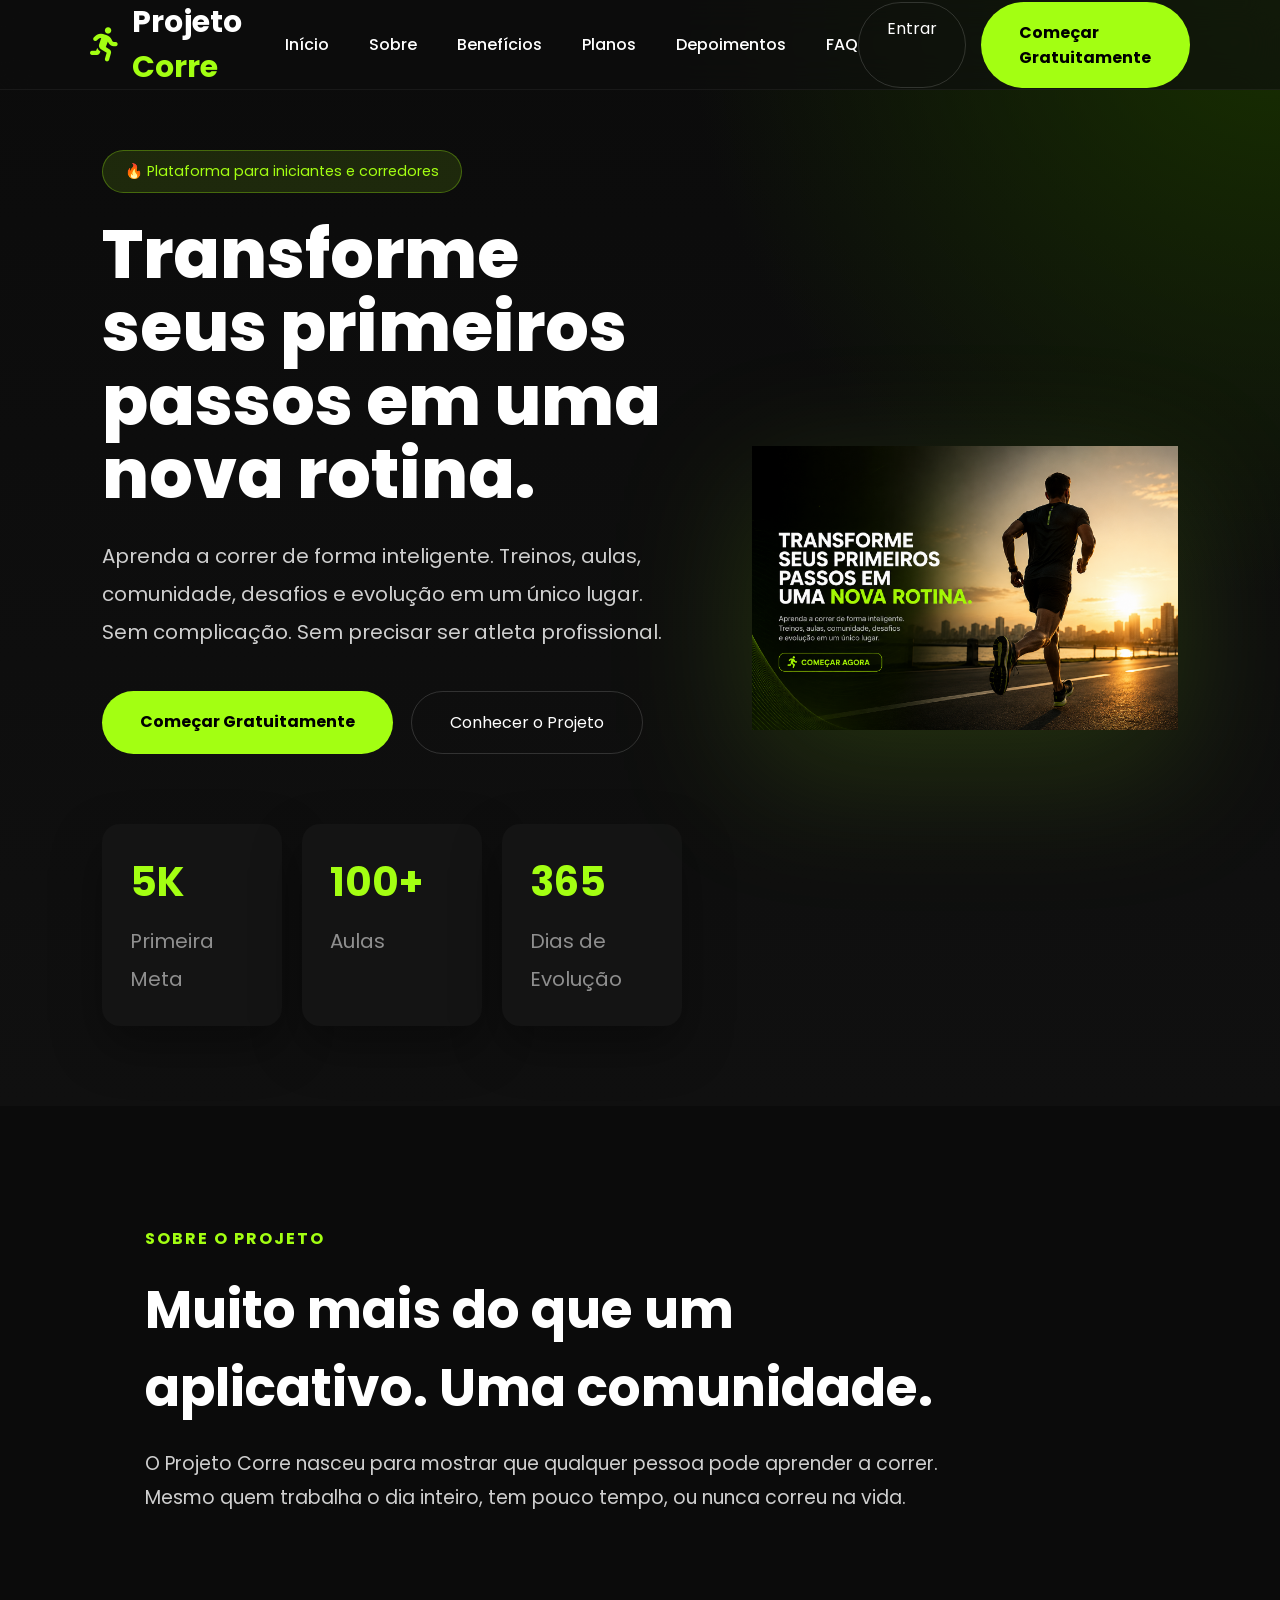
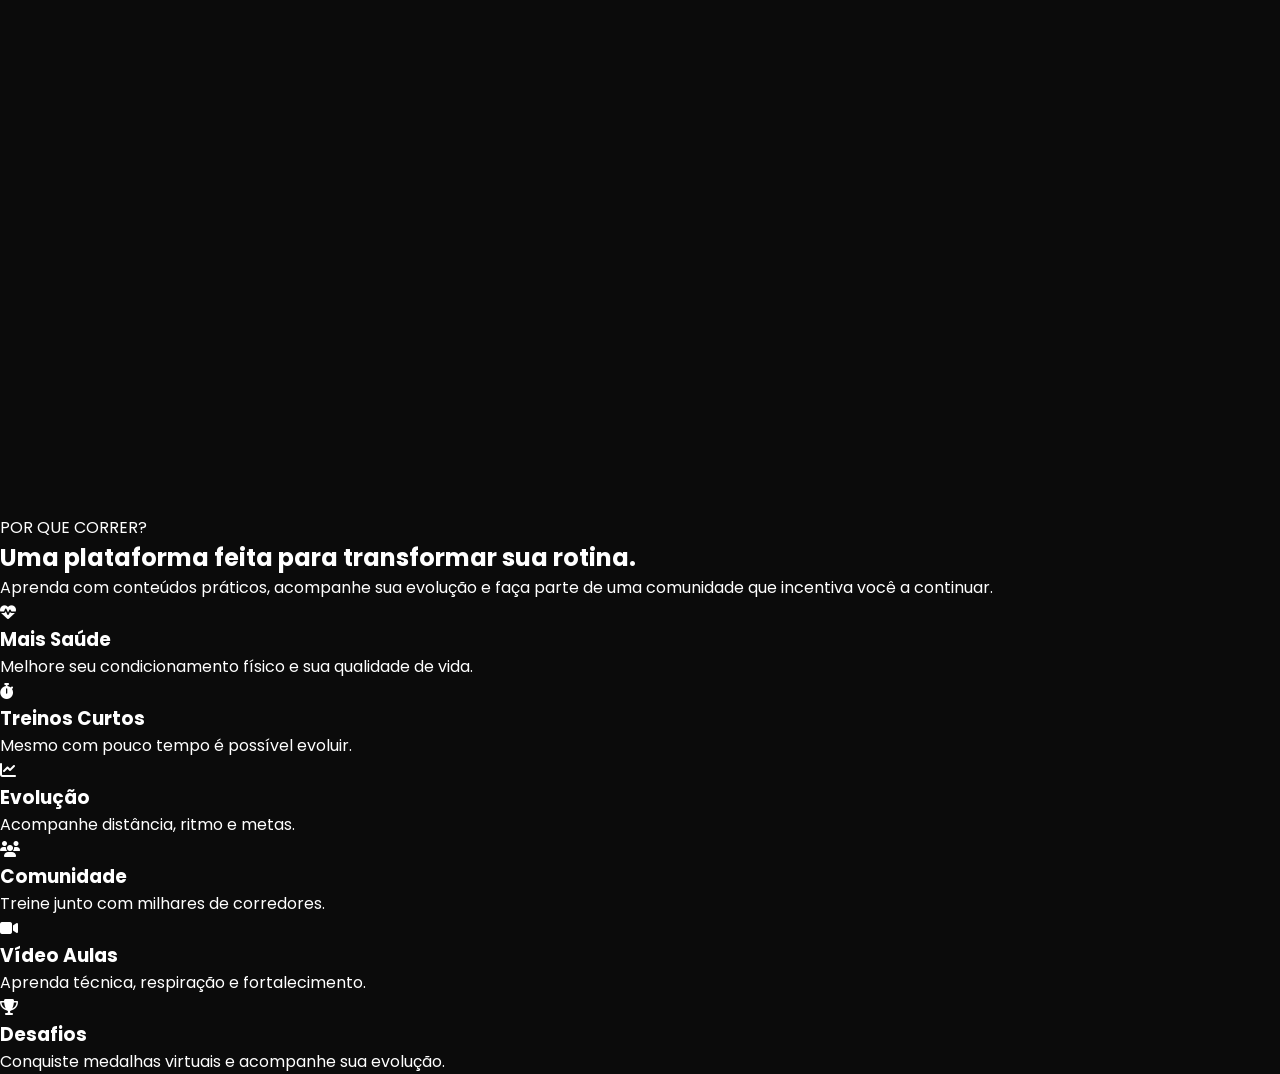
==== index.html @ 2032f142 "Update index.html" ====
<!DOCTYPE html>
<html lang="pt-BR">

<head>

<meta charset="UTF-8">
<meta name="viewport" content="width=device-width, initial-scale=1.0">

<title>Projeto Corre | Seu próximo passo começa aqui</title>

<meta name="description"
content="Aprenda a correr do zero. Evolua com treinos, aulas, desafios e uma comunidade feita para corredores.">

<link rel="preconnect" href="https://fonts.googleapis.com">
<link rel="preconnect" href="https://fonts.gstatic.com" crossorigin>

<link href="https://fonts.googleapis.com/css2?family=Poppins:wght@300;400;500;600;700;800&display=swap" rel="stylesheet">

<link rel="stylesheet" href="style.css">
  <script src="script.js"></script>

<link rel="stylesheet"
href="https://cdnjs.cloudflare.com/ajax/libs/font-awesome/6.6.0/css/all.min.css">

</head>

<body>

<!-- ========================= -->

<header>

<nav class="navbar">

<div class="logo">

<i class="fa-solid fa-person-running"></i>

<h2>Projeto <span>Corre</span></h2>

</div>

<ul class="menu">

<li><a href="#">Início</a></li>

<li><a href="#sobre">Sobre</a></li>

<li><a href="#beneficios">Benefícios</a></li>

<li><a href="#planos">Planos</a></li>

<li><a href="#depoimentos">Depoimentos</a></li>

<li><a href="#faq">FAQ</a></li>

</ul>

<div class="buttons">

<a href="login.html" class="login">
Entrar
</a>
<a href="cadastro.html" class="primary">
Começar Gratuitamente
</a>

</div>

<div class="hamburger">

<span></span>

<span></span>

<span></span>

</div>

</nav>

</header>

<!-- ========================= -->

<section class="hero">

<div class="hero-content">

<span class="badge">

🔥 Plataforma para iniciantes e corredores

</span>

<h1>

Transforme seus primeiros passos em uma nova rotina.

</h1>

<p>

Aprenda a correr de forma inteligente.

Treinos, aulas, comunidade, desafios e evolução em um único lugar.

Sem complicação.

Sem precisar ser atleta profissional.

</p>

<div class="hero-buttons">

<a href="#" class="primary">

Começar Gratuitamente

</a>

<a href="#" class="secondary">

Conhecer o Projeto

</a>

</div>

<div class="stats">

<div class="card">

<h3>5K</h3>

<p>Primeira Meta</p>

</div>

<div class="card">

<h3>100+</h3>

<p>Aulas</p>

</div>

<div class="card">

<h3>365</h3>

<p>Dias de Evolução</p>

</div>

</div>

</div>

<div class="hero-image">

<img
src= "28A4A849-09AD-460A-8E83-ABF14DE059E6.png"
alt="Projeto Corre">

</div>

</section>

<!-- ========================= -->

<section id="sobre">

<div class="container">

<div class="section-title">

<span>

SOBRE O PROJETO

</span>

<h2>

Muito mais do que um aplicativo.

Uma comunidade.

</h2>

<p>

O Projeto Corre nasceu para mostrar que qualquer pessoa pode aprender a correr.

Mesmo quem trabalha o dia inteiro,

tem pouco tempo,

ou nunca correu na vida.

</p>

</div>

</div>

</section>

<!-- Próxima parte começa aqui -->

<script src="script.js"></script>

</body>

</html><!-- BENEFÍCIOS -->

<section id="sobre">
</section>
<section id="beneficios">
</section>

<script src="script.js"></script>

</body>
</html>

<span>POR QUE CORRER?</span>

<h2>Uma plataforma feita para transformar sua rotina.</h2>

<p>
Aprenda com conteúdos práticos, acompanhe sua evolução e faça parte de uma comunidade que incentiva você a continuar.
</p>

</div>

<div class="benefits-grid">

<div class="benefit-card">

<i class="fa-solid fa-heart-pulse"></i>

<h3>Mais Saúde</h3>

<p>
Melhore seu condicionamento físico e sua qualidade de vida.
</p>

</div>

<div class="benefit-card">

<i class="fa-solid fa-stopwatch"></i>

<h3>Treinos Curtos</h3>

<p>
Mesmo com pouco tempo é possível evoluir.
</p>

</div>

<div class="benefit-card">

<i class="fa-solid fa-chart-line"></i>

<h3>Evolução</h3>

<p>
Acompanhe distância, ritmo e metas.
</p>

</div>

<div class="benefit-card">

<i class="fa-solid fa-users"></i>

<h3>Comunidade</h3>

<p>
Treine junto com milhares de corredores.
</p>

</div>

<div class="benefit-card">

<i class="fa-solid fa-video"></i>

<h3>Vídeo Aulas</h3>

<p>
Aprenda técnica, respiração e fortalecimento.
</p>

</div>

<div class="benefit-card">

<i class="fa-solid fa-trophy"></i>

<h3>Desafios</h3>

<p>
Conquiste medalhas virtuais e acompanhe sua evolução.
</p>

</div>

</div>

</div>

</section>
---- style.css ----
/* =======================================================
   PROJETO CORRE
   STYLE.CSS
   ======================================================= */

:root{

--primary:#A3FF12;
--primary-dark:#8BE600;

--dark:#0B0B0B;
--dark2:#141414;
--dark3:#1D1D1D;

--white:#FFFFFF;

--gray:#CFCFCF;
--gray2:#8F8F8F;

--shadow:0 20px 50px rgba(0,0,0,.35);

--radius:18px;

}

*{

margin:0;
padding:0;
box-sizing:border-box;

}

html{

scroll-behavior:smooth;

}

body{

background:var(--dark);

color:white;

font-family:'Poppins',sans-serif;

overflow-x:hidden;

}

/*==============================*/

a{

text-decoration:none;

color:inherit;

}

img{

width:100%;

display:block;

}

.container{

width:min(1200px,92%);

margin:auto;

}

/*==============================*/
/* NAVBAR */
/*==============================*/

header{

position:fixed;

top:0;

left:0;

width:100%;

z-index:999;

transition:.35s;

}

.navbar{

height:90px;

display:flex;

justify-content:space-between;

align-items:center;

padding:0 7%;

backdrop-filter:blur(18px);

background:rgba(15,15,15,.65);

border-bottom:1px solid rgba(255,255,255,.05);

}

.logo{

display:flex;

align-items:center;

gap:12px;

}

.logo i{

font-size:34px;

color:var(--primary);

}

.logo h2{

font-size:30px;

font-weight:700;

}

.logo span{

color:var(--primary);

}

.menu{

display:flex;

gap:40px;

list-style:none;

}

.menu a{

font-weight:500;

transition:.3s;

position:relative;

}

.menu a::after{

content:"";

position:absolute;

bottom:-6px;

left:0;

width:0;

height:2px;

background:var(--primary);

transition:.3s;

}

.menu a:hover::after{

width:100%;

}

.menu a:hover{

color:var(--primary);

}

/*==============================*/
/* BOTÕES */
/*==============================*/

.buttons{

display:flex;

gap:15px;

}

.login{

padding:13px 28px;

border:1px solid rgba(255,255,255,.15);

border-radius:50px;

transition:.3s;

}

.login:hover{

background:white;

color:black;

}

.cadastro{

padding:13px 28px;

border-radius:50px;

background:var(--primary);

color:black;

font-weight:700;

transition:.35s;

}

.cadastro:hover{

transform:translateY(-3px);

box-shadow:0 15px 30px rgba(163,255,18,.35);

}

/*==============================*/
/* HERO */
/*==============================*/

.hero{

min-height:100vh;

display:grid;

grid-template-columns:1fr 1fr;

align-items:center;

padding:150px 8% 80px;

gap:70px;

background:

radial-gradient(circle at top right,#183000 0%,transparent 35%),

linear-gradient(#0B0B0B,#101010);

}

.badge{

display:inline-flex;

padding:10px 22px;

border-radius:50px;

background:rgba(163,255,18,.12);

border:1px solid rgba(163,255,18,.3);

color:var(--primary);

font-size:.9rem;

margin-bottom:25px;

}

.hero h1{

font-size:68px;

line-height:1.08;

margin-bottom:25px;

font-weight:800;

}

.hero p{

font-size:20px;

color:var(--gray);

line-height:1.9;

max-width:650px;

}

.hero-buttons{

display:flex;

gap:18px;

margin-top:40px;

}

.primary{

background:var(--primary);

color:black;

padding:18px 38px;

border-radius:60px;

font-weight:700;

transition:.3s;

}

.primary:hover{

transform:translateY(-4px);

box-shadow:0 20px 35px rgba(163,255,18,.30);

}

.secondary{

padding:18px 38px;

border:1px solid rgba(255,255,255,.15);

border-radius:60px;

transition:.3s;

}

.secondary:hover{

background:white;

color:black;

}

/*==============================*/
/* STATS */
/*==============================*/

.stats{

display:flex;

gap:20px;

margin-top:70px;

}

.stats .card{

background:var(--dark2);

padding:28px;

border-radius:var(--radius);

box-shadow:var(--shadow);

width:180px;

transition:.3s;

}

.stats .card:hover{

transform:translateY(-10px);

}

.stats h3{

font-size:40px;

color:var(--primary);

margin-bottom:10px;

}

.stats p{

color:var(--gray2);

}

/*==============================*/
/* HERO IMAGE */
/*==============================*/

.hero-image{

display:flex;

justify-content:center;

align-items:center;

}

.hero-image img{

width:100%;

max-width:600px;

filter:drop-shadow(0 40px 70px rgba(163,255,18,.15));

animation:float 5s ease-in-out infinite;

}

@keyframes float{

0%{

transform:translateY(0);

}

50%{

transform:translateY(-15px);

}

100%{

transform:translateY(0);

}

}

/*==============================*/
/* SOBRE */
/*==============================*/

section{

padding:120px 8%;

}

.section-title{

max-width:800px;

}

.section-title span{

color:var(--primary);

font-weight:700;

letter-spacing:2px;

}

.section-title h2{

font-size:52px;

margin:20px 0;

}

.section-title p{

font-size:19px;

line-height:1.8;

color:var(--gray);

}

/*==============================*/
/* RESPONSIVO */
/*==============================*/
/* ===========================
   RESPONSIVO
=========================== */

@media screen and (max-width: 1024px){

.hero{

grid-template-columns:1fr;

text-align:center;

padding-top:120px;

}

.hero-content{

order:2;

}

.hero-image{

order:1;

margin-bottom:40px;

}

.hero h1{

font-size:48px;

}

.hero p{

font-size:18px;

margin:auto;

}

.hero-buttons{

justify-content:center;

flex-wrap:wrap;

}

.stats{

justify-content:center;

flex-wrap:wrap;

}

}

@media screen and (max-width:768px){

.navbar{

padding:15px 20px;

height:auto;

}

.logo h2{

font-size:26px;

}

.menu{

display:none;

}

.buttons{

display:none;

}

.hamburger{

display:flex;

}

.hero{

padding:120px 25px 60px;

}

.hero h1{

font-size:36px;

line-height:1.2;

}

.hero p{

font-size:17px;

}

.hero-buttons{

flex-direction:column;

width:100%;

}

.primary,
.secondary{

width:100%;

text-align:center;

}

.stats{

display:grid;

grid-template-columns:1fr;

gap:20px;

}

.stats .card{

width:100%;

}

.section-title h2{

font-size:34px;

}

.section-title p{

font-size:17px;

}

.benefits-grid{

grid-template-columns:1fr;

}

}

@media screen and (max-width:480px){

.hero h1{

font-size:30px;

}

.hero p{

font-size:16px;

}

.logo h2{

font-size:22px;

}

.badge{

font-size:13px;

}

section{

padding:70px 20px;

}

}
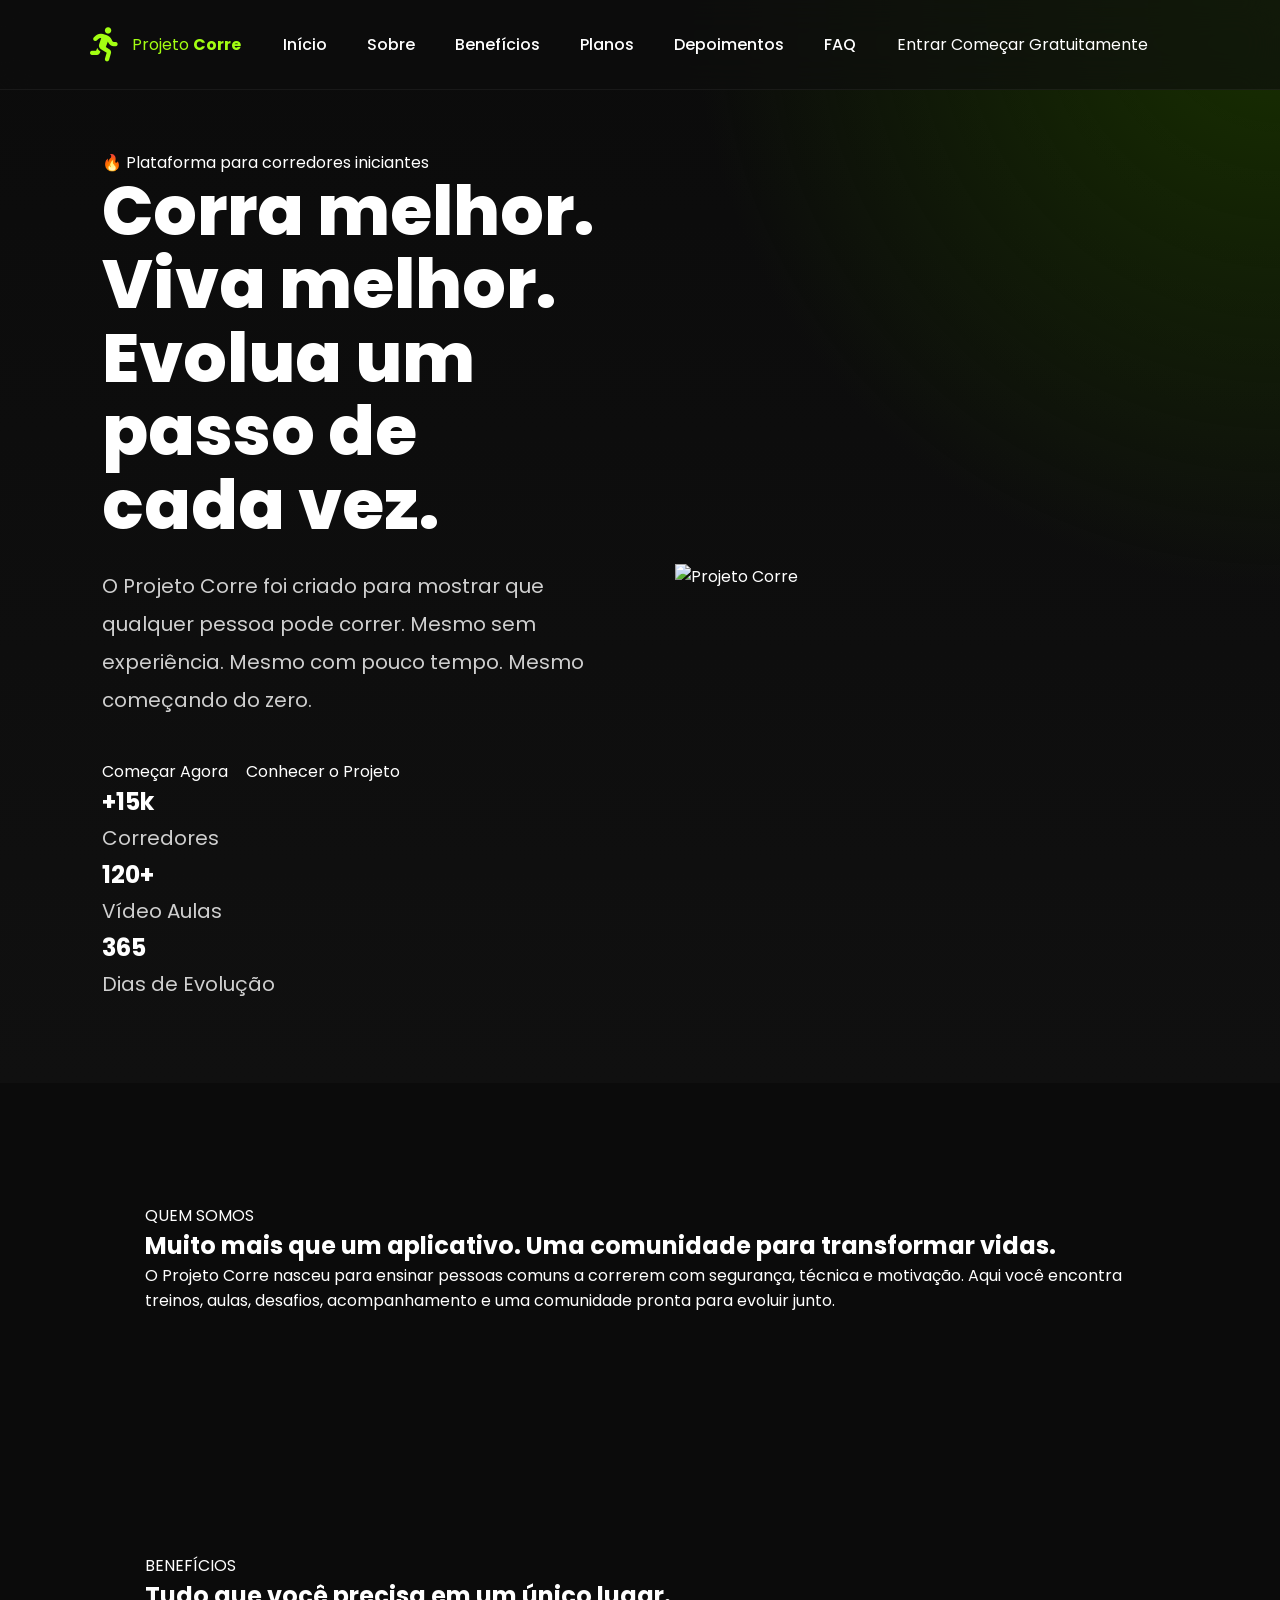
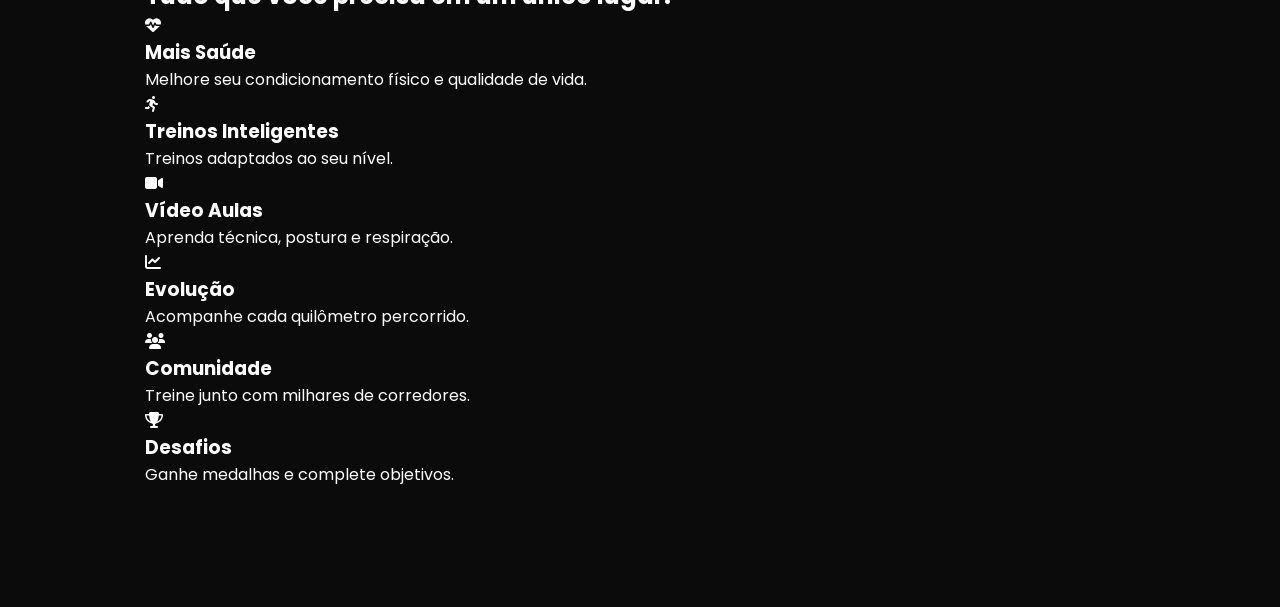
==== commit daf5bd86: "Update index.html" ====
--- a/index.html
+++ b/index.html
@@ -6,43 +6,40 @@
 <meta charset="UTF-8">
 <meta name="viewport" content="width=device-width, initial-scale=1.0">
 
-<title>Projeto Corre | Seu próximo passo começa aqui</title>
+<title>Projeto Corre | Transforme sua corrida</title>
 
 <meta name="description"
-content="Aprenda a correr do zero. Evolua com treinos, aulas, desafios e uma comunidade feita para corredores.">
+content="Aprenda a correr do zero. Treinos, desafios, cursos e evolução em um só lugar.">
 
 <link rel="preconnect" href="https://fonts.googleapis.com">
 <link rel="preconnect" href="https://fonts.gstatic.com" crossorigin>
 
 <link href="https://fonts.googleapis.com/css2?family=Poppins:wght@300;400;500;600;700;800&display=swap" rel="stylesheet">
 
+<link rel="stylesheet"
+href="https://cdnjs.cloudflare.com/ajax/libs/font-awesome/6.7.2/css/all.min.css">
+
 <link rel="stylesheet" href="style.css">
-  <script src="script.js"></script>
-
-<link rel="stylesheet"
-href="https://cdnjs.cloudflare.com/ajax/libs/font-awesome/6.6.0/css/all.min.css">
 
 </head>
 
 <body>
 
-<!-- ========================= -->
-
 <header>
 
 <nav class="navbar">
 
-<div class="logo">
+<a href="index.html" class="logo">
 
 <i class="fa-solid fa-person-running"></i>
 
-<h2>Projeto <span>Corre</span></h2>
-
-</div>
+<span>Projeto <strong>Corre</strong></span>
+
+</a>
 
 <ul class="menu">
 
-<li><a href="#">Início</a></li>
+<li><a href="#inicio">Início</a></li>
 
 <li><a href="#sobre">Sobre</a></li>
 
@@ -56,13 +53,18 @@
 
 </ul>
 
-<div class="buttons">
-
-<a href="login.html" class="login">
+<div class="nav-buttons">
+
+<a href="login.html" class="btn-login">
+
 Entrar
-</a>
-<a href="cadastro.html" class="primary">
+
+</a>
+
+<a href="cadastro.html" class="btn-primary">
+
 Começar Gratuitamente
+
 </a>
 
 </div>
@@ -81,125 +83,239 @@
 
 </header>
 
-<!-- ========================= -->
-
-<section class="hero">
-
-<div class="hero-content">
-
-<span class="badge">
-
-🔥 Plataforma para iniciantes e corredores
+<!-- HERO -->
+
+<section class="hero" id="inicio">
+
+<div class="hero-left">
+
+<div class="tag">
+
+🔥 Plataforma para corredores iniciantes
+
+</div>
+
+<h1>
+
+Corra melhor.
+
+Viva melhor.
+
+Evolua um passo de cada vez.
+
+</h1>
+
+<p>
+
+O Projeto Corre foi criado para mostrar que qualquer pessoa pode correr.
+
+Mesmo sem experiência.
+
+Mesmo com pouco tempo.
+
+Mesmo começando do zero.
+
+</p>
+
+<div class="hero-buttons">
+
+<a href="cadastro.html" class="btn-primary">
+
+Começar Agora
+
+</a>
+
+<a href="sobre.html" class="btn-secondary">
+
+Conhecer o Projeto
+
+</a>
+
+</div>
+
+<div class="hero-stats">
+
+<div>
+
+<h2>+15k</h2>
+
+<p>Corredores</p>
+
+</div>
+
+<div>
+
+<h2>120+</h2>
+
+<p>Vídeo Aulas</p>
+
+</div>
+
+<div>
+
+<h2>365</h2>
+
+<p>Dias de Evolução</p>
+
+</div>
+
+</div>
+
+</div>
+
+<div class="hero-right">
+
+<img
+src="assets/images/hero-runner.png"
+alt="Projeto Corre">
+
+</div>
+
+</section>
+
+<!-- SOBRE -->
+
+<section class="about" id="sobre">
+
+<div class="container">
+
+<div class="section-header">
+
+<span>
+
+QUEM SOMOS
 
 </span>
 
-<h1>
-
-Transforme seus primeiros passos em uma nova rotina.
-
-</h1>
-
-<p>
-
-Aprenda a correr de forma inteligente.
-
-Treinos, aulas, comunidade, desafios e evolução em um único lugar.
-
-Sem complicação.
-
-Sem precisar ser atleta profissional.
-
-</p>
-
-<div class="hero-buttons">
-
-<a href="#" class="primary">
-
-Começar Gratuitamente
-
-</a>
-
-<a href="#" class="secondary">
-
-Conhecer o Projeto
-
-</a>
-
-</div>
-
-<div class="stats">
-
-<div class="card">
-
-<h3>5K</h3>
-
-<p>Primeira Meta</p>
-
-</div>
-
-<div class="card">
-
-<h3>100+</h3>
-
-<p>Aulas</p>
-
-</div>
-
-<div class="card">
-
-<h3>365</h3>
-
-<p>Dias de Evolução</p>
-
-</div>
-
-</div>
-
-</div>
-
-<div class="hero-image">
-
-<img
-src= "28A4A849-09AD-460A-8E83-ABF14DE059E6.png"
-alt="Projeto Corre">
+<h2>
+
+Muito mais que um aplicativo.
+
+Uma comunidade para transformar vidas.
+
+</h2>
+
+<p>
+
+O Projeto Corre nasceu para ensinar pessoas comuns a correrem com segurança, técnica e motivação.
+
+Aqui você encontra treinos, aulas, desafios, acompanhamento e uma comunidade pronta para evoluir junto.
+
+</p>
+
+</div>
 
 </div>
 
 </section>
 
-<!-- ========================= -->
-
-<section id="sobre">
+<!-- BENEFÍCIOS -->
+
+<section id="beneficios">
 
 <div class="container">
 
-<div class="section-title">
+<div class="section-header">
 
 <span>
 
-SOBRE O PROJETO
+BENEFÍCIOS
 
 </span>
 
 <h2>
 
-Muito mais do que um aplicativo.
-
-Uma comunidade.
+Tudo que você precisa em um único lugar.
 
 </h2>
 
-<p>
-
-O Projeto Corre nasceu para mostrar que qualquer pessoa pode aprender a correr.
-
-Mesmo quem trabalha o dia inteiro,
-
-tem pouco tempo,
-
-ou nunca correu na vida.
-
-</p>
+</div>
+
+<div class="benefits-grid">
+
+<div class="benefit-card">
+
+<i class="fa-solid fa-heart-pulse"></i>
+
+<h3>Mais Saúde</h3>
+
+<p>
+
+Melhore seu condicionamento físico e qualidade de vida.
+
+</p>
+
+</div>
+
+<div class="benefit-card">
+
+<i class="fa-solid fa-person-running"></i>
+
+<h3>Treinos Inteligentes</h3>
+
+<p>
+
+Treinos adaptados ao seu nível.
+
+</p>
+
+</div>
+
+<div class="benefit-card">
+
+<i class="fa-solid fa-video"></i>
+
+<h3>Vídeo Aulas</h3>
+
+<p>
+
+Aprenda técnica, postura e respiração.
+
+</p>
+
+</div>
+
+<div class="benefit-card">
+
+<i class="fa-solid fa-chart-line"></i>
+
+<h3>Evolução</h3>
+
+<p>
+
+Acompanhe cada quilômetro percorrido.
+
+</p>
+
+</div>
+
+<div class="benefit-card">
+
+<i class="fa-solid fa-users"></i>
+
+<h3>Comunidade</h3>
+
+<p>
+
+Treine junto com milhares de corredores.
+
+</p>
+
+</div>
+
+<div class="benefit-card">
+
+<i class="fa-solid fa-trophy"></i>
+
+<h3>Desafios</h3>
+
+<p>
+
+Ganhe medalhas e complete objetivos.
+
+</p>
+
+</div>
 
 </div>
 
@@ -207,111 +323,10 @@
 
 </section>
 
-<!-- Próxima parte começa aqui -->
+<!-- Continua na Parte 2 -->
 
 <script src="script.js"></script>
 
 </body>
 
-</html><!-- BENEFÍCIOS -->
-
-<section id="sobre">
-</section>
-<section id="beneficios">
-</section>
-
-<script src="script.js"></script>
-
-</body>
 </html>
-
-<span>POR QUE CORRER?</span>
-
-<h2>Uma plataforma feita para transformar sua rotina.</h2>
-
-<p>
-Aprenda com conteúdos práticos, acompanhe sua evolução e faça parte de uma comunidade que incentiva você a continuar.
-</p>
-
-</div>
-
-<div class="benefits-grid">
-
-<div class="benefit-card">
-
-<i class="fa-solid fa-heart-pulse"></i>
-
-<h3>Mais Saúde</h3>
-
-<p>
-Melhore seu condicionamento físico e sua qualidade de vida.
-</p>
-
-</div>
-
-<div class="benefit-card">
-
-<i class="fa-solid fa-stopwatch"></i>
-
-<h3>Treinos Curtos</h3>
-
-<p>
-Mesmo com pouco tempo é possível evoluir.
-</p>
-
-</div>
-
-<div class="benefit-card">
-
-<i class="fa-solid fa-chart-line"></i>
-
-<h3>Evolução</h3>
-
-<p>
-Acompanhe distância, ritmo e metas.
-</p>
-
-</div>
-
-<div class="benefit-card">
-
-<i class="fa-solid fa-users"></i>
-
-<h3>Comunidade</h3>
-
-<p>
-Treine junto com milhares de corredores.
-</p>
-
-</div>
-
-<div class="benefit-card">
-
-<i class="fa-solid fa-video"></i>
-
-<h3>Vídeo Aulas</h3>
-
-<p>
-Aprenda técnica, respiração e fortalecimento.
-</p>
-
-</div>
-
-<div class="benefit-card">
-
-<i class="fa-solid fa-trophy"></i>
-
-<h3>Desafios</h3>
-
-<p>
-Conquiste medalhas virtuais e acompanhe sua evolução.
-</p>
-
-</div>
-
-</div>
-
-</div>
-
-</section>
-
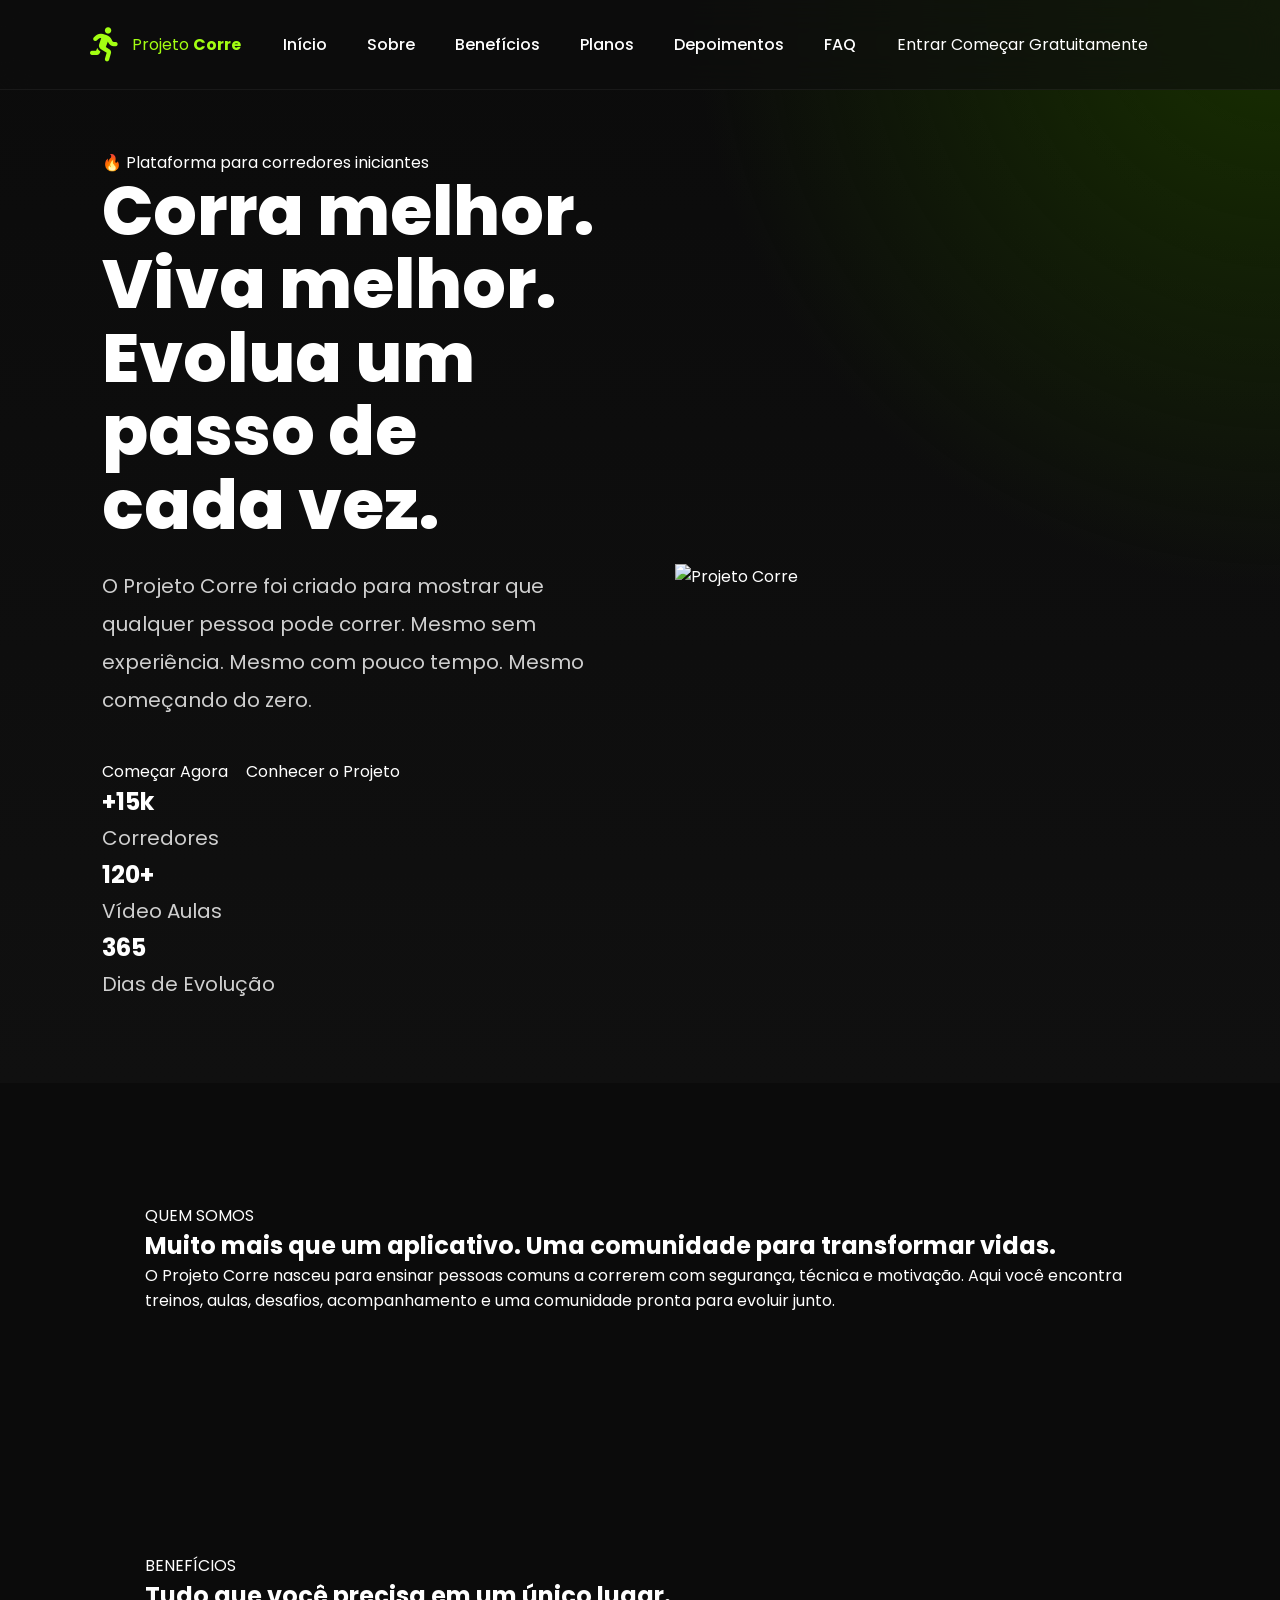
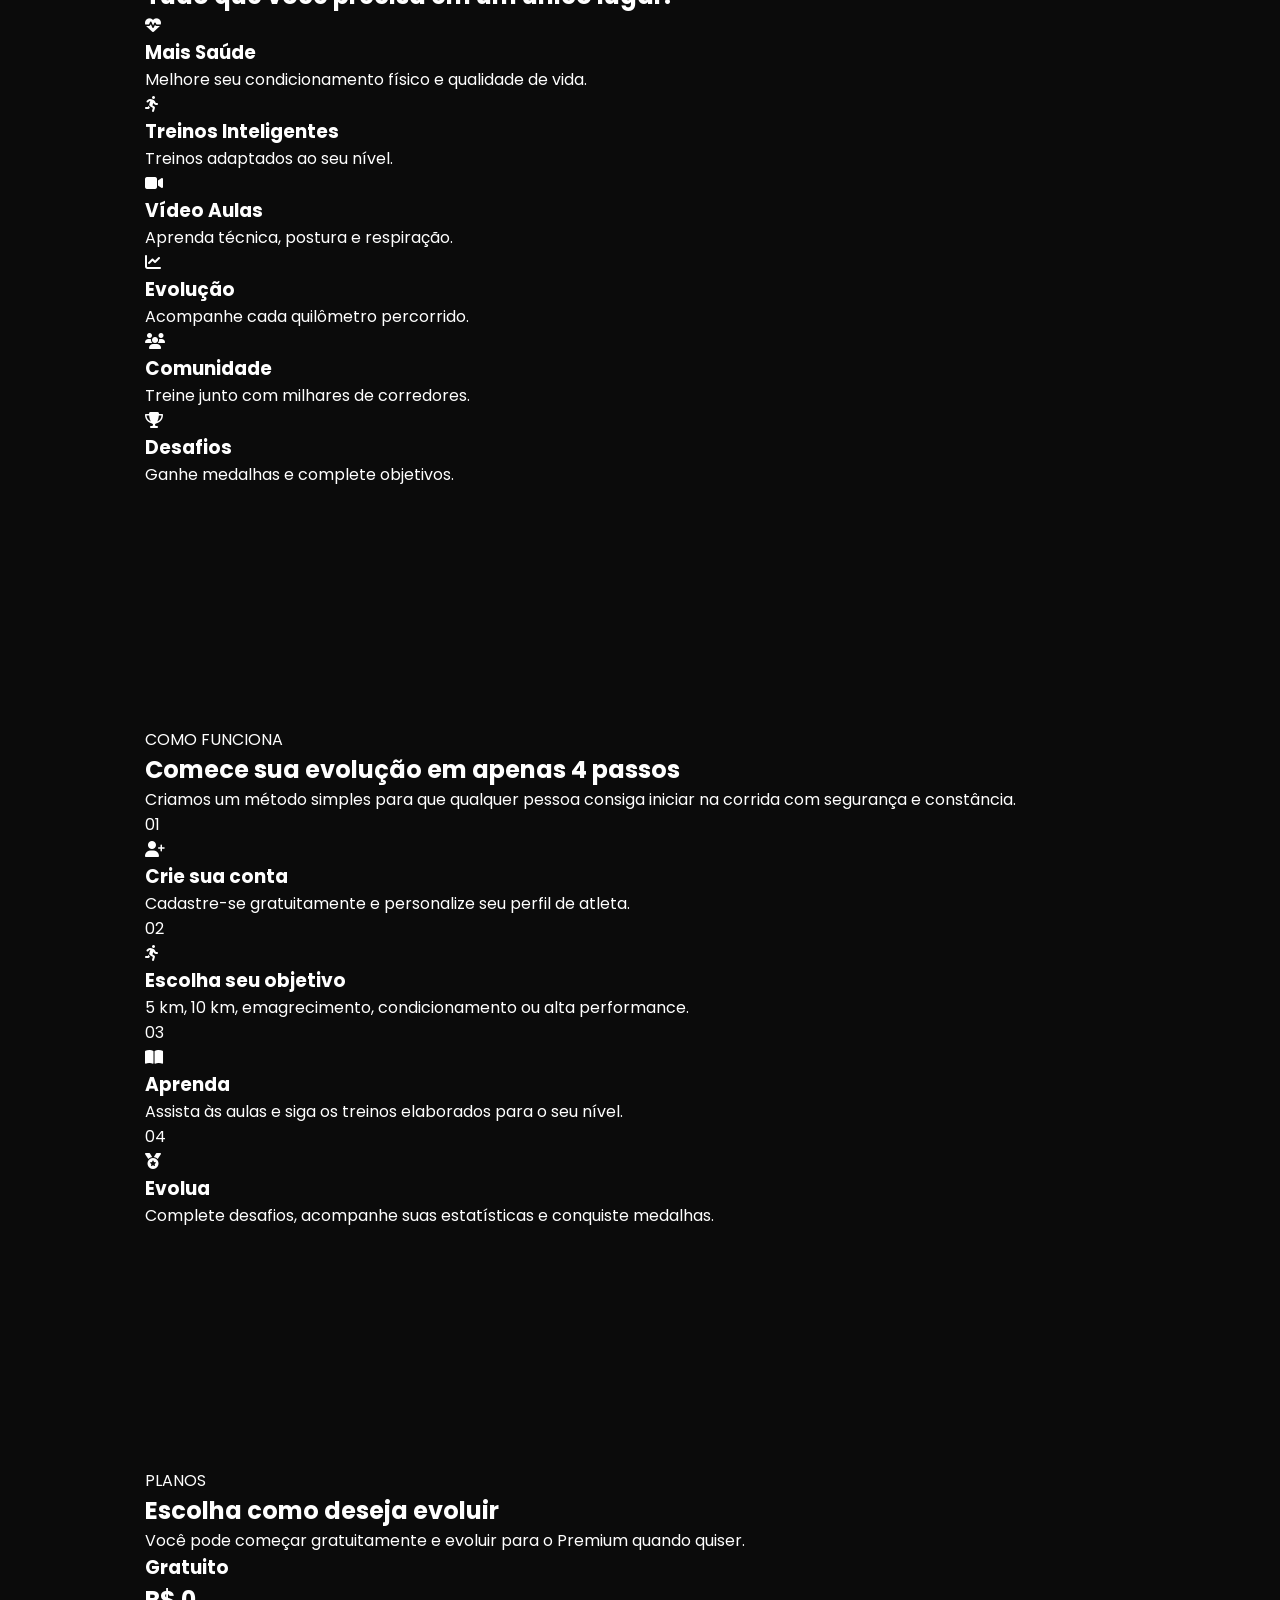
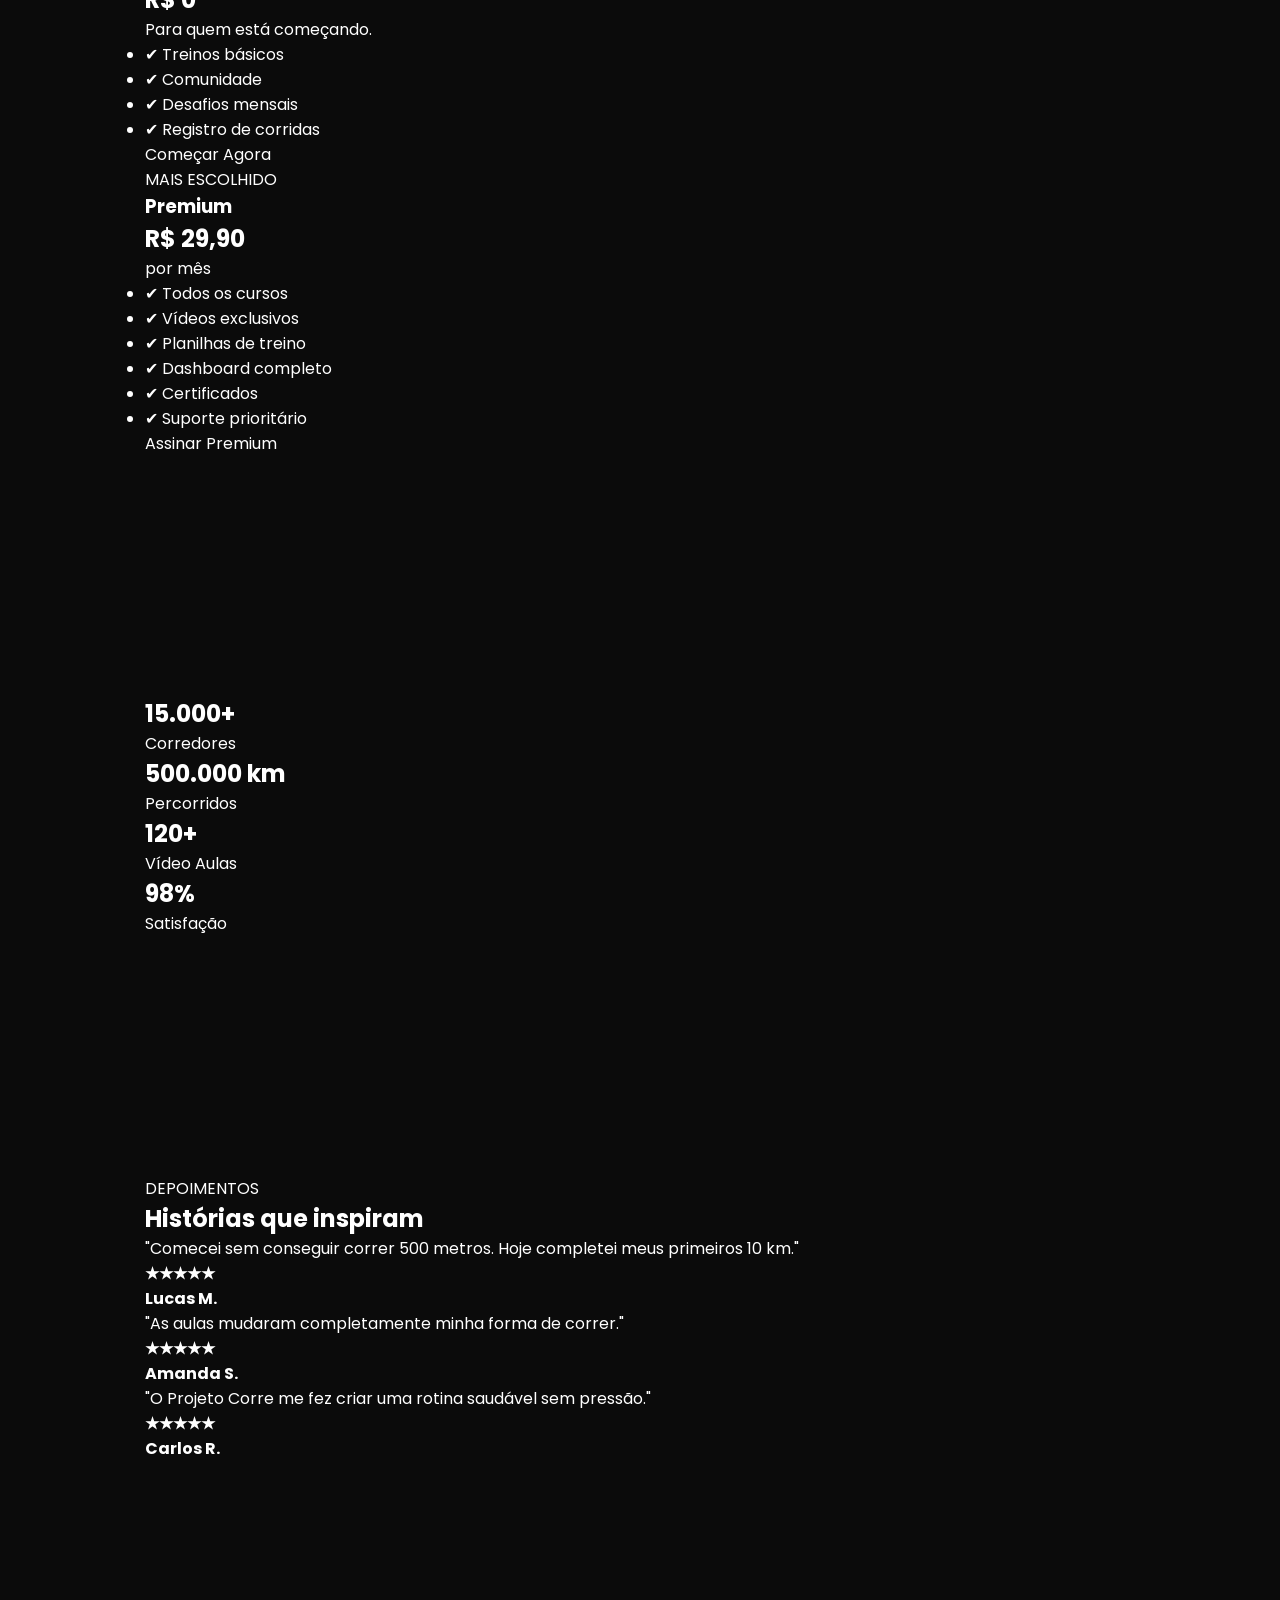
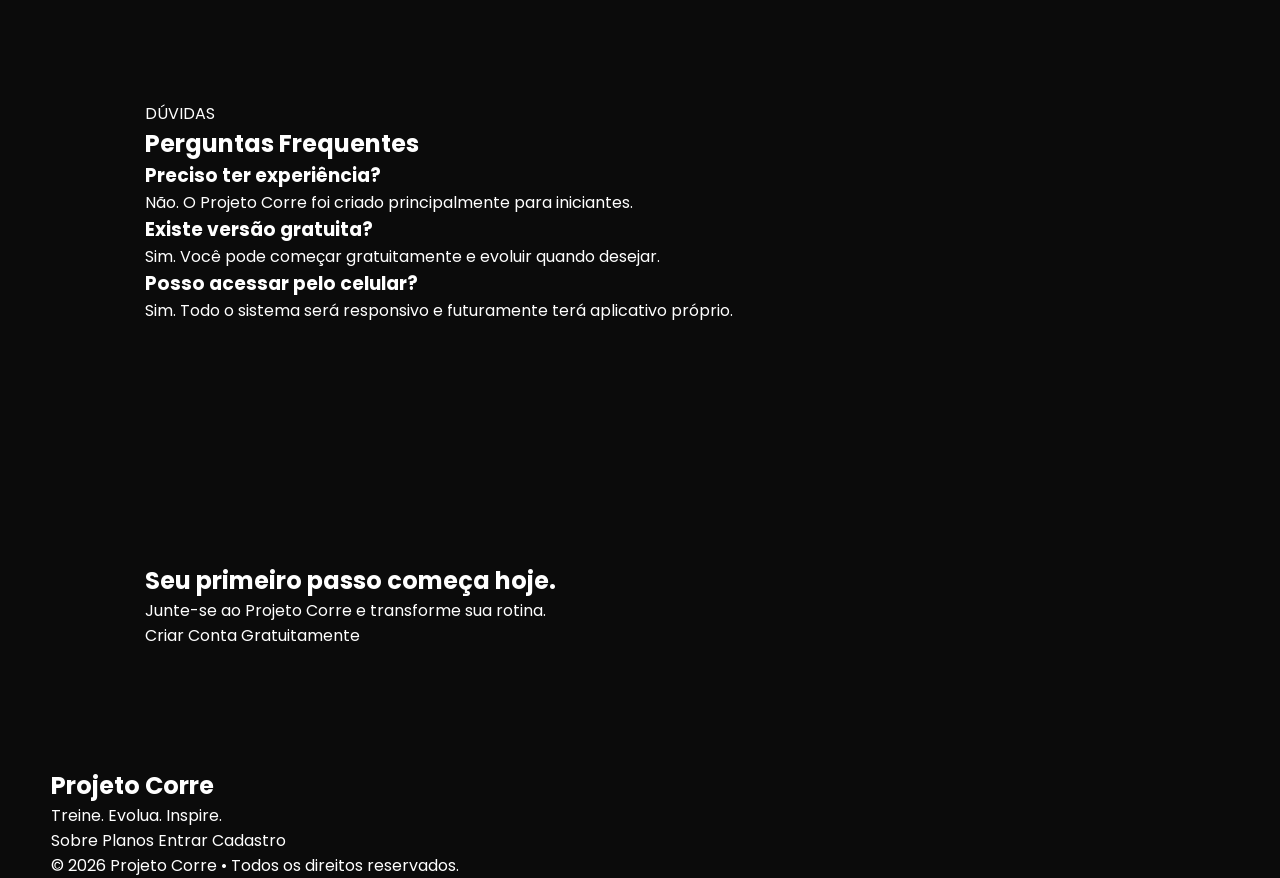
==== commit 02a73b1f: "Update index.html" ====
--- a/index.html
+++ b/index.html
@@ -329,4 +329,422 @@
 
 </body>
 
-</html>
+<!-- ========================================= -->
+<!-- COMO FUNCIONA -->
+<!-- ========================================= -->
+
+<section class="how-it-works" id="funciona">
+
+<div class="container">
+
+<div class="section-header">
+
+<span>COMO FUNCIONA</span>
+
+<h2>Comece sua evolução em apenas 4 passos</h2>
+
+<p>
+Criamos um método simples para que qualquer pessoa consiga iniciar na corrida com segurança e constância.
+</p>
+
+</div>
+
+<div class="steps">
+
+<div class="step-card">
+
+<div class="step-number">
+01
+</div>
+
+<i class="fa-solid fa-user-plus"></i>
+
+<h3>Crie sua conta</h3>
+
+<p>
+Cadastre-se gratuitamente e personalize seu perfil de atleta.
+</p>
+
+</div>
+
+<div class="step-card">
+
+<div class="step-number">
+02
+</div>
+
+<i class="fa-solid fa-person-running"></i>
+
+<h3>Escolha seu objetivo</h3>
+
+<p>
+5 km, 10 km, emagrecimento, condicionamento ou alta performance.
+</p>
+
+</div>
+
+<div class="step-card">
+
+<div class="step-number">
+03
+</div>
+
+<i class="fa-solid fa-book-open"></i>
+
+<h3>Aprenda</h3>
+
+<p>
+Assista às aulas e siga os treinos elaborados para o seu nível.
+</p>
+
+</div>
+
+<div class="step-card">
+
+<div class="step-number">
+04
+</div>
+
+<i class="fa-solid fa-medal"></i>
+
+<h3>Evolua</h3>
+
+<p>
+Complete desafios, acompanhe suas estatísticas e conquiste medalhas.
+</p>
+
+</div>
+
+</div>
+
+</div>
+
+</section>
+
+<!-- ========================================= -->
+<!-- PLANOS -->
+<!-- ========================================= -->
+
+<section class="plans" id="planos">
+
+<div class="container">
+
+<div class="section-header">
+
+<span>PLANOS</span>
+
+<h2>Escolha como deseja evoluir</h2>
+
+<p>
+Você pode começar gratuitamente e evoluir para o Premium quando quiser.
+</p>
+
+</div>
+
+<div class="plans-grid">
+
+<div class="plan-card">
+
+<h3>Gratuito</h3>
+
+<h1>R$ 0</h1>
+
+<p>Para quem está começando.</p>
+
+<ul>
+
+<li>✔ Treinos básicos</li>
+
+<li>✔ Comunidade</li>
+
+<li>✔ Desafios mensais</li>
+
+<li>✔ Registro de corridas</li>
+
+</ul>
+
+<a href="cadastro.html" class="btn-primary">
+
+Começar Agora
+
+</a>
+
+</div>
+
+<div class="plan-card premium">
+
+<div class="premium-tag">
+
+MAIS ESCOLHIDO
+
+</div>
+
+<h3>Premium</h3>
+
+<h1>R$ 29,90</h1>
+
+<p>por mês</p>
+
+<ul>
+
+<li>✔ Todos os cursos</li>
+
+<li>✔ Vídeos exclusivos</li>
+
+<li>✔ Planilhas de treino</li>
+
+<li>✔ Dashboard completo</li>
+
+<li>✔ Certificados</li>
+
+<li>✔ Suporte prioritário</li>
+
+</ul>
+
+<a href="planos.html" class="btn-primary">
+
+Assinar Premium
+
+</a>
+
+</div>
+
+</div>
+
+</div>
+
+</section>
+
+<!-- ========================================= -->
+<!-- CONTADORES -->
+<!-- ========================================= -->
+
+<section class="numbers">
+
+<div class="container">
+
+<div class="numbers-grid">
+
+<div>
+
+<h2>15.000+</h2>
+
+<p>Corredores</p>
+
+</div>
+
+<div>
+
+<h2>500.000 km</h2>
+
+<p>Percorridos</p>
+
+</div>
+
+<div>
+
+<h2>120+</h2>
+
+<p>Vídeo Aulas</p>
+
+</div>
+
+<div>
+
+<h2>98%</h2>
+
+<p>Satisfação</p>
+
+</div>
+
+</div>
+
+</div>
+
+</section>
+
+<!-- ========================================= -->
+<!-- DEPOIMENTOS -->
+<!-- ========================================= -->
+
+<section class="testimonials" id="depoimentos">
+
+<div class="container">
+
+<div class="section-header">
+
+<span>DEPOIMENTOS</span>
+
+<h2>Histórias que inspiram</h2>
+
+</div>
+
+<div class="testimonial-grid">
+
+<div class="testimonial">
+
+<p>
+
+"Comecei sem conseguir correr 500 metros. Hoje completei meus primeiros 10 km."
+
+</p>
+
+<h4>★★★★★</h4>
+
+<strong>Lucas M.</strong>
+
+</div>
+
+<div class="testimonial">
+
+<p>
+
+"As aulas mudaram completamente minha forma de correr."
+
+</p>
+
+<h4>★★★★★</h4>
+
+<strong>Amanda S.</strong>
+
+</div>
+
+<div class="testimonial">
+
+<p>
+
+"O Projeto Corre me fez criar uma rotina saudável sem pressão."
+
+</p>
+
+<h4>★★★★★</h4>
+
+<strong>Carlos R.</strong>
+
+</div>
+
+</div>
+
+</div>
+
+</section>
+
+<!-- ========================================= -->
+<!-- FAQ -->
+<!-- ========================================= -->
+
+<section class="faq" id="faq">
+
+<div class="container">
+
+<div class="section-header">
+
+<span>DÚVIDAS</span>
+
+<h2>Perguntas Frequentes</h2>
+
+</div>
+
+<div class="faq-item">
+
+<h3>Preciso ter experiência?</h3>
+
+<p>Não. O Projeto Corre foi criado principalmente para iniciantes.</p>
+
+</div>
+
+<div class="faq-item">
+
+<h3>Existe versão gratuita?</h3>
+
+<p>Sim. Você pode começar gratuitamente e evoluir quando desejar.</p>
+
+</div>
+
+<div class="faq-item">
+
+<h3>Posso acessar pelo celular?</h3>
+
+<p>Sim. Todo o sistema será responsivo e futuramente terá aplicativo próprio.</p>
+
+</div>
+
+</div>
+
+</section>
+
+<!-- ========================================= -->
+<!-- CTA FINAL -->
+<!-- ========================================= -->
+
+<section class="cta-final">
+
+<div class="container">
+
+<h2>
+
+Seu primeiro passo começa hoje.
+
+</h2>
+
+<p>
+
+Junte-se ao Projeto Corre e transforme sua rotina.
+
+</p>
+
+<a href="cadastro.html" class="btn-primary">
+
+Criar Conta Gratuitamente
+
+</a>
+
+</div>
+
+</section>
+
+<!-- ========================================= -->
+<!-- FOOTER -->
+<!-- ========================================= -->
+
+<footer>
+
+<div class="container">
+
+<div class="footer-logo">
+
+<h2>
+
+Projeto <span>Corre</span>
+
+</h2>
+
+<p>
+
+Treine. Evolua. Inspire.
+
+</p>
+
+</div>
+
+<div class="footer-links">
+
+<a href="sobre.html">Sobre</a>
+
+<a href="planos.html">Planos</a>
+
+<a href="login.html">Entrar</a>
+
+<a href="cadastro.html">Cadastro</a>
+
+</div>
+
+<p class="copyright">
+
+© 2026 Projeto Corre • Todos os direitos reservados.
+
+</p>
+
+</div>
+
+</footer>
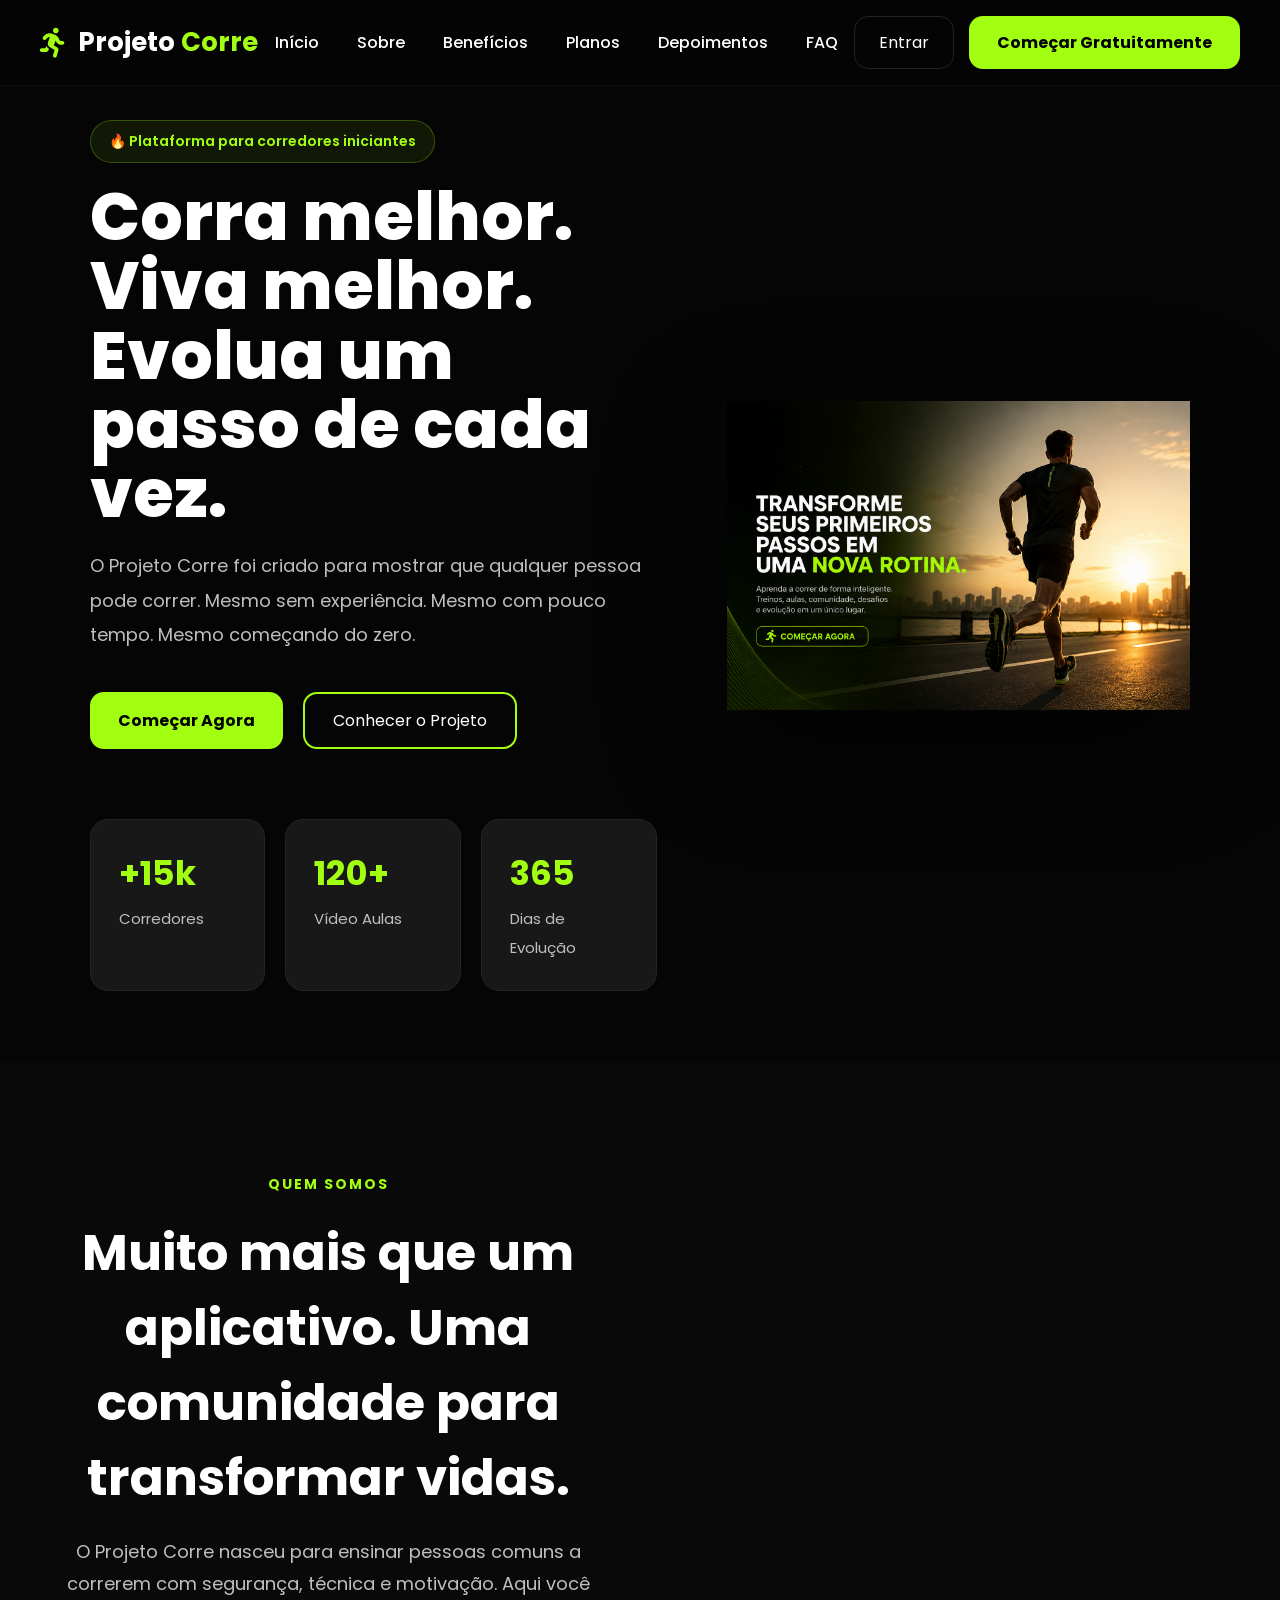
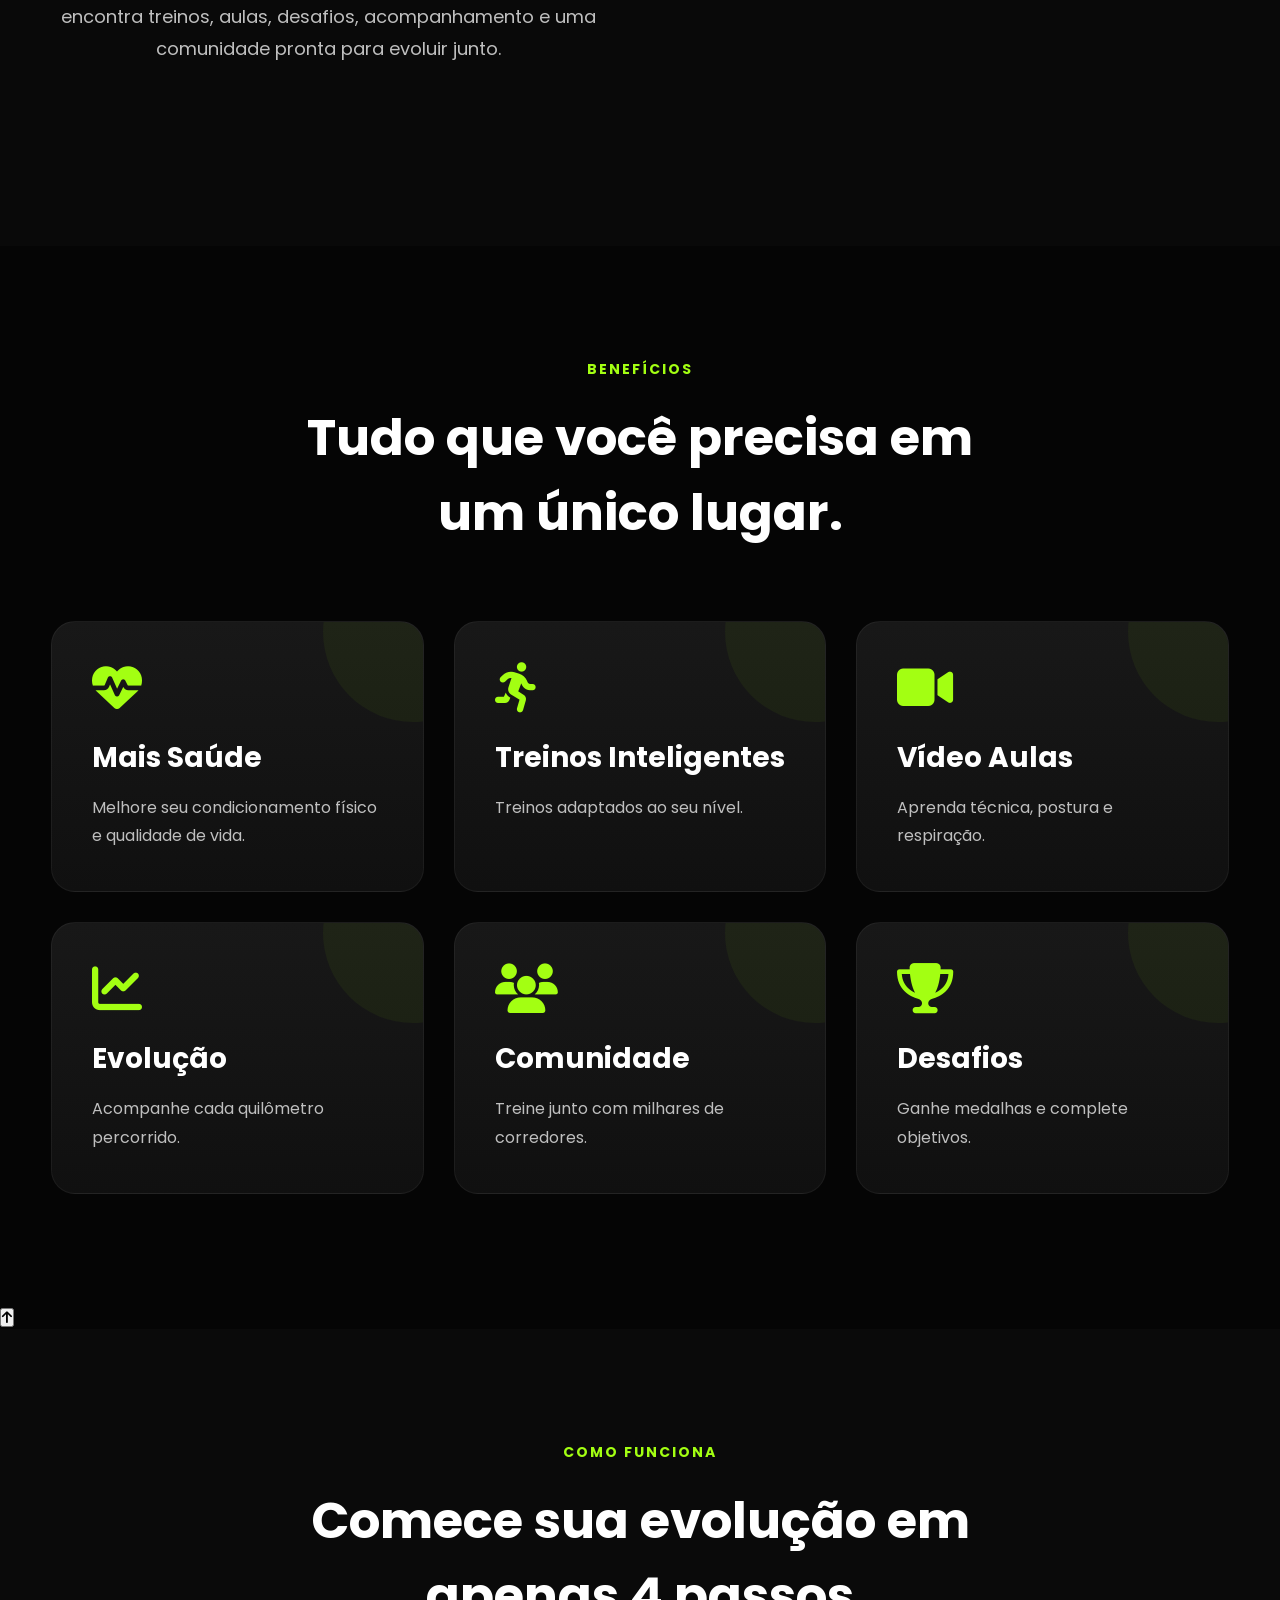
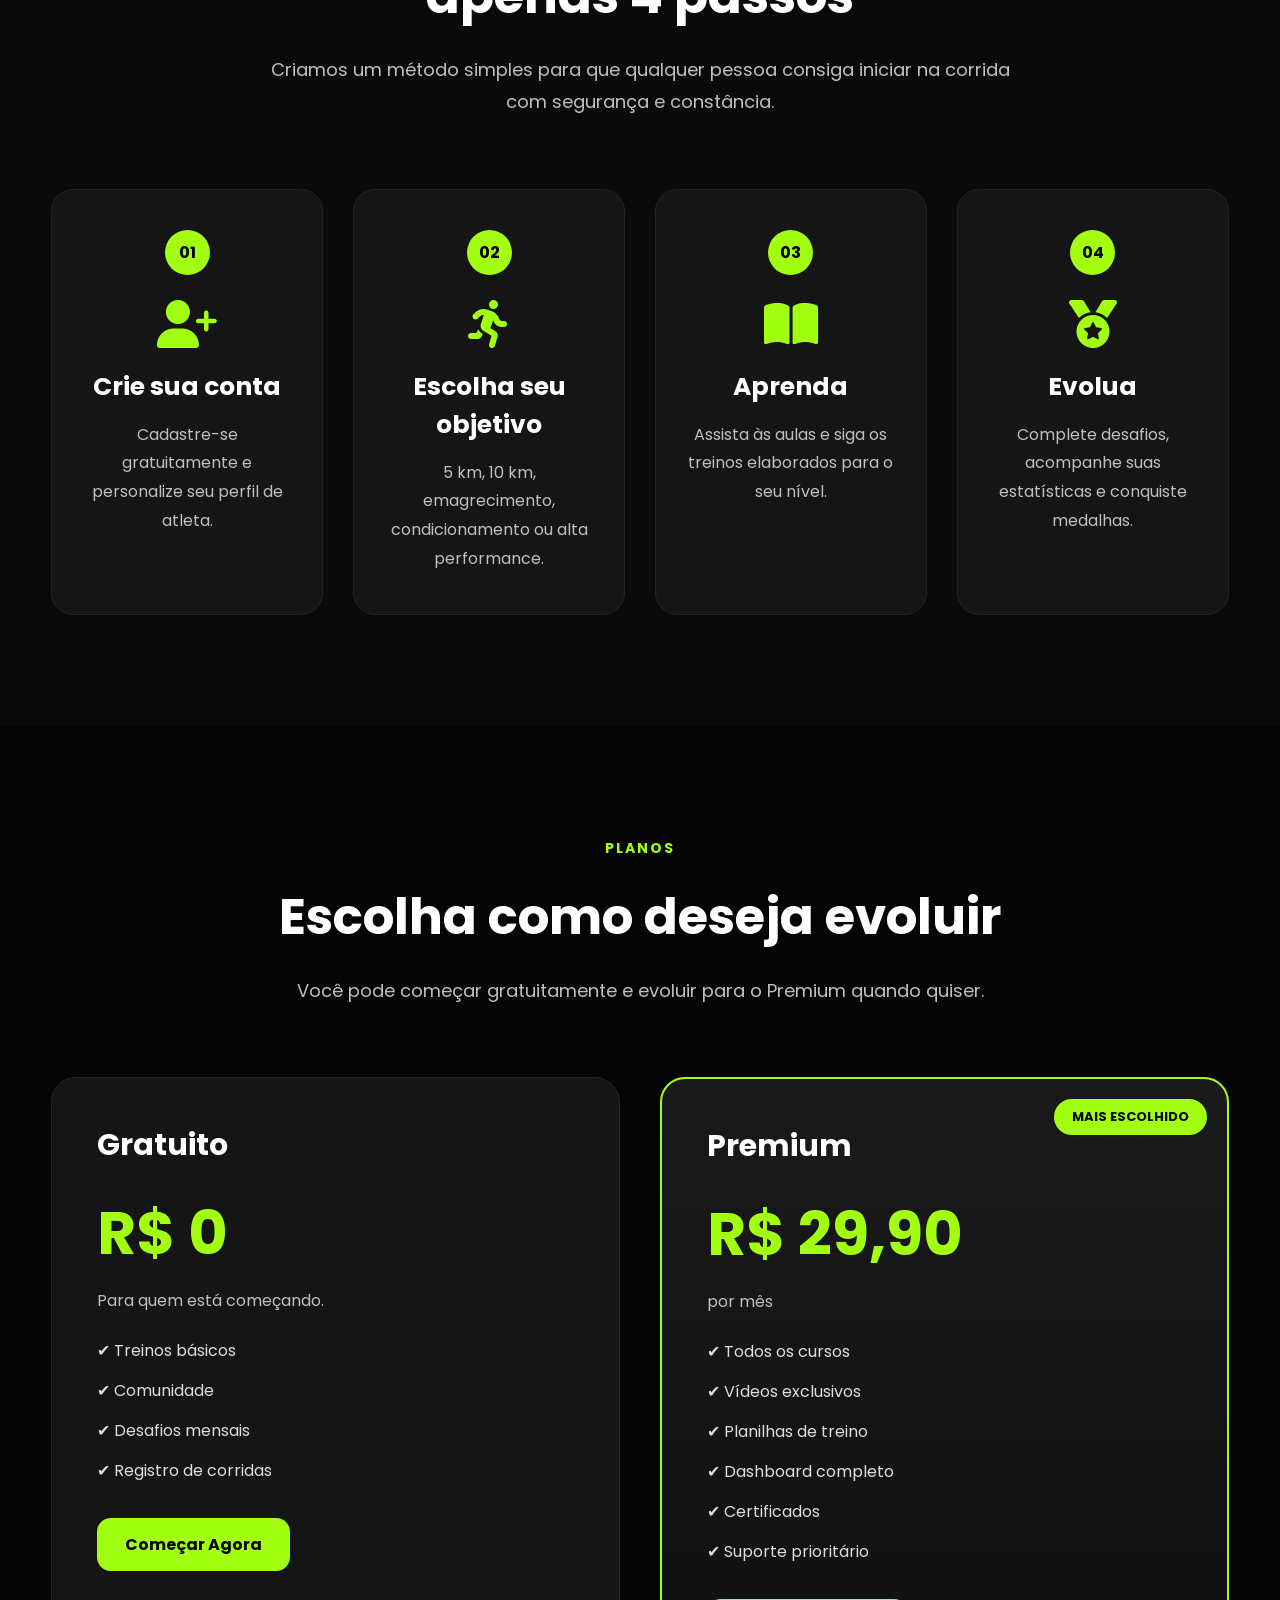
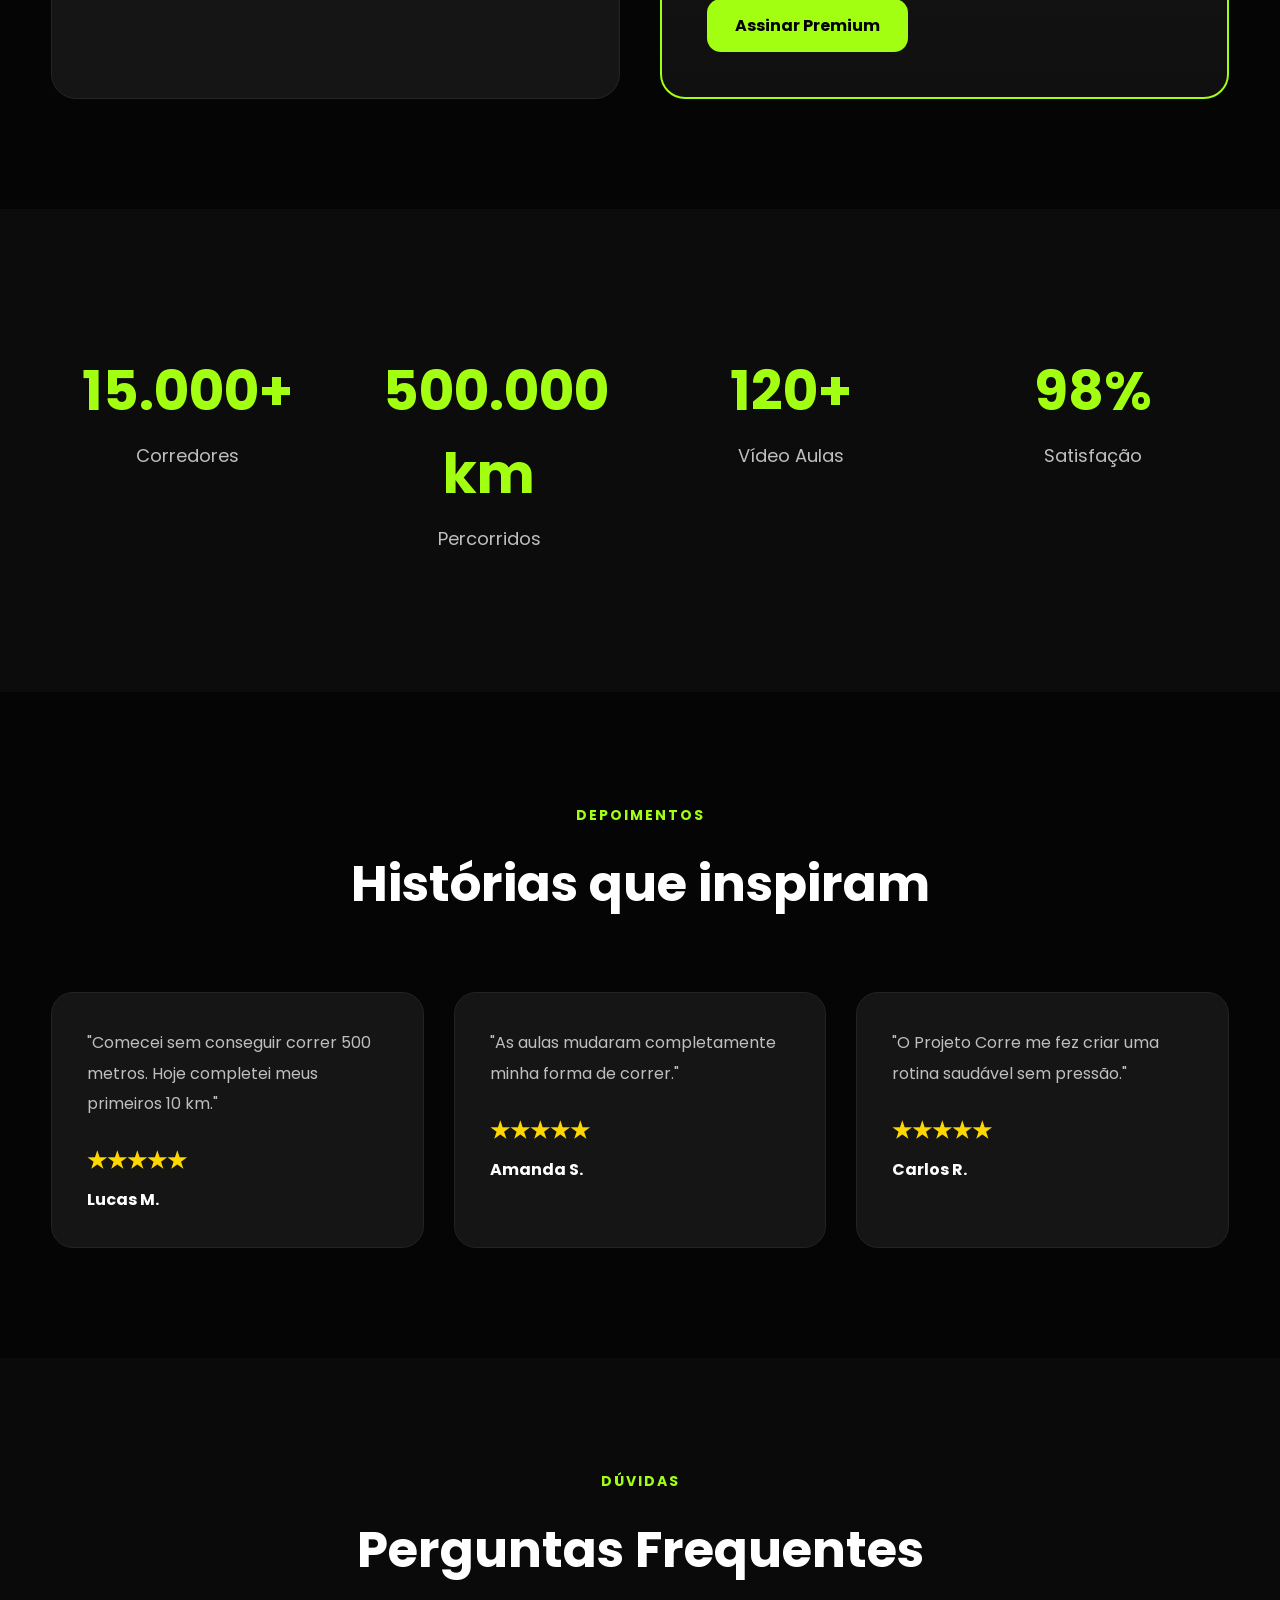
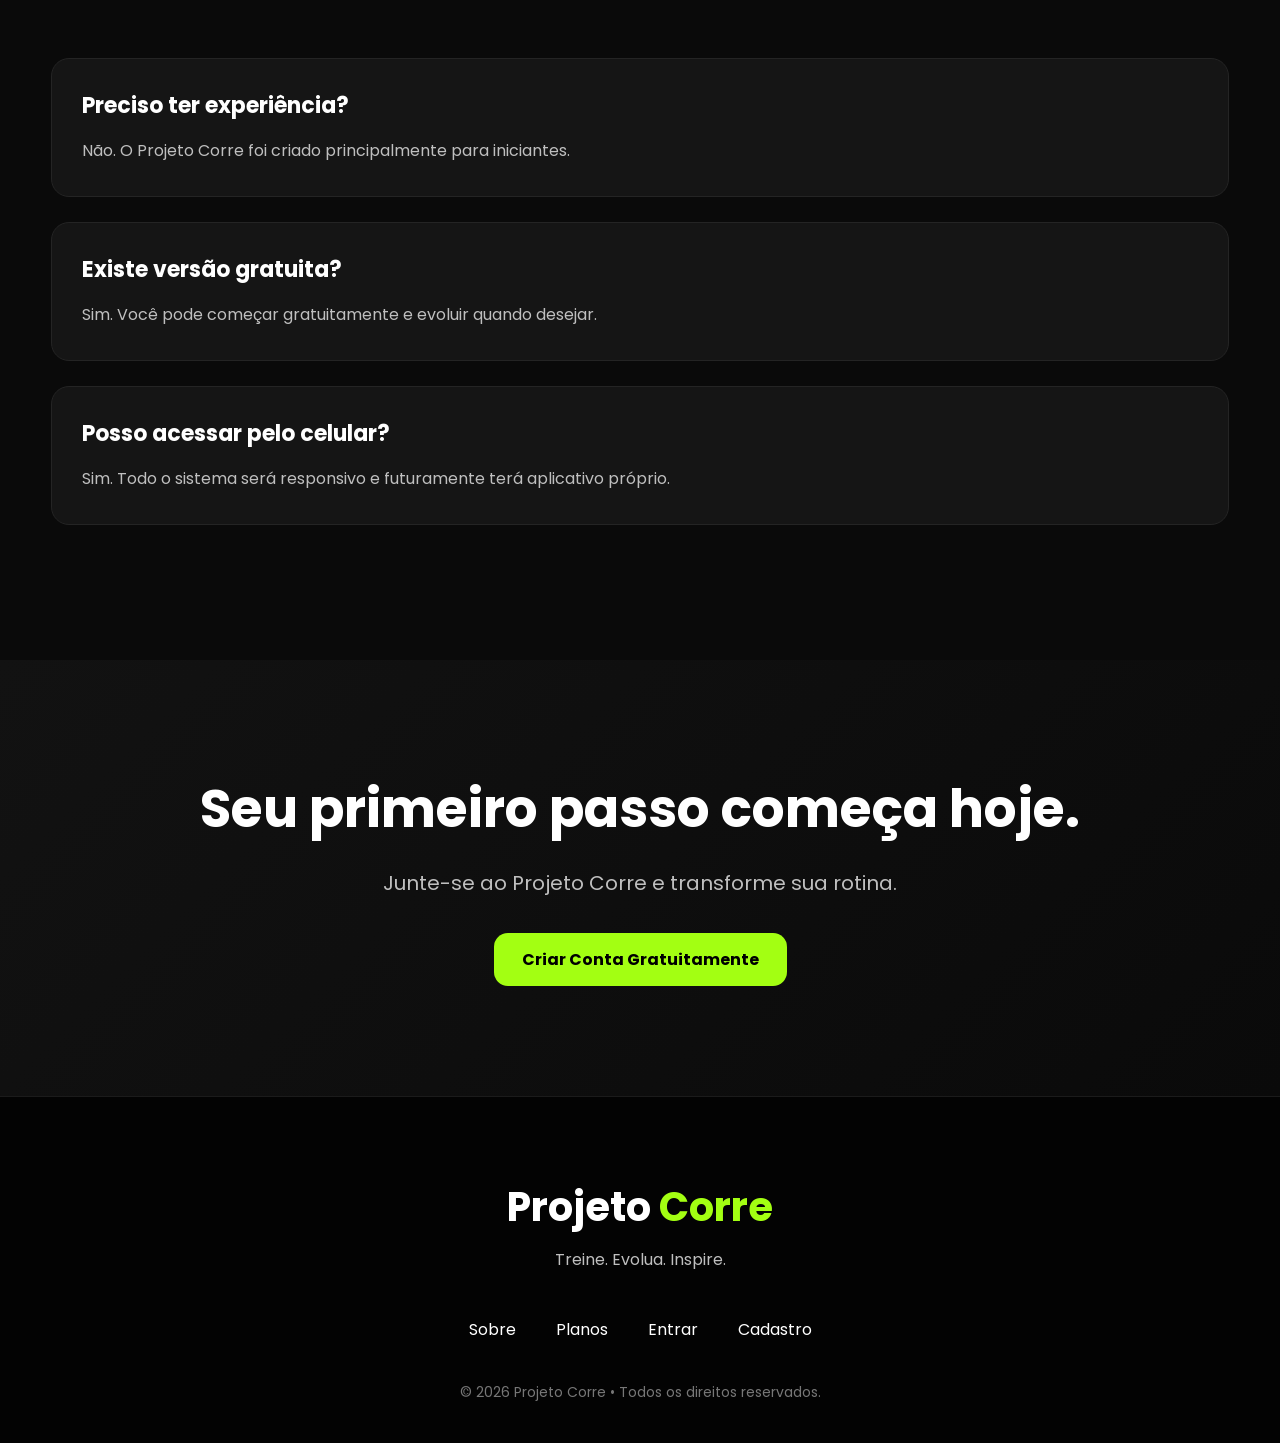
==== commit 69c4e617: "Update index.html" ====
--- a/index.html
+++ b/index.html
@@ -166,7 +166,7 @@
 <div class="hero-right">
 
 <img
-src="assets/images/hero-runner.png"
+src="28A4A849-09AD-460A-8E83-ABF14DE059E6.png"
 alt="Projeto Corre">
 
 </div>
--- a/style.css
+++ b/style.css
@@ -1,34 +1,31 @@
-/* =======================================================
-   PROJETO CORRE
-   STYLE.CSS
-   ======================================================= */
+/* =====================================================
+   PROJETO CORRE v2
+   STYLE.CSS - PARTE 1A
+====================================================== */
 
 :root{
 
 --primary:#A3FF12;
---primary-dark:#8BE600;
-
---dark:#0B0B0B;
---dark2:#141414;
---dark3:#1D1D1D;
-
---white:#FFFFFF;
-
---gray:#CFCFCF;
---gray2:#8F8F8F;
-
---shadow:0 20px 50px rgba(0,0,0,.35);
+--primary-dark:#88d800;
+--bg:#050505;
+--bg-secondary:#101010;
+--card:#181818;
+--border:#242424;
+
+--white:#ffffff;
+--gray:#BFBFBF;
+--gray-light:#EAEAEA;
 
 --radius:18px;
 
+--shadow:0 15px 45px rgba(0,0,0,.35);
+
 }
 
 *{
-
 margin:0;
 padding:0;
 box-sizing:border-box;
-
 }
 
 html{
@@ -39,692 +36,1621 @@
 
 body{
 
-background:var(--dark);
-
+font-family:"Poppins",sans-serif;
+background:var(--bg);
 color:white;
-
-font-family:'Poppins',sans-serif;
-
 overflow-x:hidden;
 
 }
 
-/*==============================*/
+img{
+
+max-width:100%;
+display:block;
+
+}
 
 a{
 
 text-decoration:none;
 
-color:inherit;
-
-}
-
-img{
-
+}
+
+ul{
+
+list-style:none;
+
+}
+
+.container{
+
+width:min(1200px,92%);
+margin:auto;
+
+}
+
+/* ==========================================
+NAVBAR
+========================================== */
+
+header{
+
+position:fixed;
+top:0;
+left:0;
 width:100%;
-
-display:block;
-
-}
+z-index:999;
+backdrop-filter:blur(14px);
+background:rgba(5,5,5,.75);
+border-bottom:1px solid rgba(255,255,255,.04);
+
+}
+
+.navbar{
+
+max-width:1280px;
+margin:auto;
+
+height:85px;
+
+display:flex;
+align-items:center;
+justify-content:space-between;
+
+padding:0 40px;
+
+}
+
+.logo{
+
+display:flex;
+align-items:center;
+gap:12px;
+
+color:white;
+
+font-size:26px;
+font-weight:700;
+
+}
+
+.logo i{
+
+font-size:30px;
+color:var(--primary);
+
+}
+
+.logo strong{
+
+color:var(--primary);
+
+}
+
+.menu{
+
+display:flex;
+gap:38px;
+
+}
+
+.menu a{
+
+color:white;
+
+font-weight:500;
+
+transition:.3s;
+
+position:relative;
+
+}
+
+.menu a:hover{
+
+color:var(--primary);
+
+}
+
+.menu a::after{
+
+content:"";
+
+position:absolute;
+
+left:0;
+bottom:-6px;
+
+width:0;
+height:2px;
+
+background:var(--primary);
+
+transition:.3s;
+
+}
+
+.menu a:hover::after{
+
+width:100%;
+
+}
+
+.nav-buttons{
+
+display:flex;
+gap:15px;
+
+}
+
+.btn-login{
+
+padding:13px 24px;
+
+border-radius:14px;
+
+border:1px solid var(--border);
+
+color:white;
+
+transition:.3s;
+
+}
+
+.btn-login:hover{
+
+background:#191919;
+
+}
+
+.btn-primary{
+
+padding:14px 28px;
+
+border-radius:14px;
+
+background:var(--primary);
+
+color:black;
+
+font-weight:700;
+
+transition:.35s;
+
+display:inline-flex;
+
+align-items:center;
+
+justify-content:center;
+
+}
+
+.btn-primary:hover{
+
+transform:translateY(-3px);
+
+box-shadow:0 18px 35px rgba(163,255,18,.25);
+
+}
+
+.btn-secondary{
+
+padding:14px 28px;
+
+border-radius:14px;
+
+border:2px solid var(--primary);
+
+color:white;
+
+transition:.35s;
+
+display:inline-flex;
+
+align-items:center;
+
+justify-content:center;
+
+}
+
+.btn-secondary:hover{
+
+background:var(--primary);
+
+color:black;
+
+}
+
+.hamburger{
+
+display:none;
+
+flex-direction:column;
+
+gap:5px;
+
+cursor:pointer;
+
+}
+
+.hamburger span{
+
+width:30px;
+height:3px;
+
+background:white;
+
+border-radius:20px;
+
+}
+
+/* ==========================================
+HERO
+========================================== */
+
+.hero{
+
+min-height:100vh;
+
+display:grid;
+
+grid-template-columns:1.1fr .9fr;
+
+align-items:center;
+
+gap:70px;
+
+padding:120px 7% 70px;
+
+}
+
+.hero-left h1{
+
+font-size:66px;
+
+line-height:1.05;
+
+margin:20px 0;
+
+font-weight:800;
+
+}
+
+.hero-left p{
+
+font-size:18px;
+
+line-height:1.9;
+
+color:var(--gray);
+
+max-width:620px;
+
+}
+
+.tag{
+
+display:inline-flex;
+
+padding:10px 18px;
+
+background:rgba(163,255,18,.08);
+
+border:1px solid rgba(163,255,18,.25);
+
+border-radius:50px;
+
+color:var(--primary);
+
+font-weight:600;
+
+font-size:14px;
+
+}
+
+.hero-buttons{
+
+display:flex;
+
+gap:20px;
+
+margin-top:40px;
+
+flex-wrap:wrap;
+
+}
+
+.hero-right{
+
+display:flex;
+
+justify-content:center;
+
+align-items:center;
+
+}
+
+.hero-right img{
+
+width:100%;
+max-width:520px;
+
+filter:drop-shadow(0 30px 60px rgba(0,0,0,.45));
+
+}
+
+/* ==========================================
+ESTATÍSTICAS
+========================================== */
+
+.hero-stats{
+
+display:grid;
+
+grid-template-columns:repeat(3,1fr);
+
+gap:20px;
+
+margin-top:70px;
+
+}
+
+.hero-stats div{
+
+background:var(--card);
+
+padding:28px;
+
+border-radius:var(--radius);
+
+border:1px solid var(--border);
+
+transition:.35s;
+
+}
+
+.hero-stats div:hover{
+
+transform:translateY(-8px);
+
+border-color:var(--primary);
+
+}
+
+.hero-stats h2{
+
+font-size:34px;
+
+color:var(--primary);
+
+margin-bottom:6px;
+
+}
+
+.hero-stats p{
+
+color:var(--gray);
+
+font-size:15px;
+
+}
+
+/* ==========================================
+SEÇÕES
+========================================== */
+
+section{
+
+padding:110px 0;
+
+}
+
+.section-header{
+
+text-align:center;
+
+max-width:760px;
+
+margin:0 auto 70px;
+
+}
+
+.section-header span{
+
+color:var(--primary);
+
+font-weight:700;
+
+letter-spacing:2px;
+
+font-size:14px;
+
+}
+
+.section-header h2{
+
+font-size:50px;
+
+margin:20px 0;
+
+}
+
+.section-header p{
+
+color:var(--gray);
+
+font-size:18px;
+
+line-height:1.8;
+
+}
+/* =====================================================
+   STYLE.CSS - PARTE 1B
+   SOBRE + BENEFÍCIOS
+====================================================== */
+
+/* =========================
+   SOBRE
+========================= */
+
+.about{
+
+background:#090909;
+
+}
+
+.about .container{
+
+display:grid;
+
+grid-template-columns:1fr 1fr;
+
+gap:70px;
+
+align-items:center;
+
+}
+
+.about-text h2{
+
+font-size:48px;
+
+margin-bottom:25px;
+
+line-height:1.2;
+
+}
+
+.about-text p{
+
+font-size:18px;
+
+line-height:1.9;
+
+color:var(--gray);
+
+margin-bottom:25px;
+
+}
+
+.about-list{
+
+display:flex;
+
+flex-direction:column;
+
+gap:18px;
+
+margin-top:40px;
+
+}
+
+.about-list div{
+
+display:flex;
+
+align-items:center;
+
+gap:18px;
+
+font-size:18px;
+
+}
+
+.about-list i{
+
+width:55px;
+height:55px;
+
+display:flex;
+
+justify-content:center;
+
+align-items:center;
+
+border-radius:50%;
+
+background:rgba(163,255,18,.12);
+
+color:var(--primary);
+
+font-size:22px;
+
+}
+
+.about-image{
+
+display:flex;
+
+justify-content:center;
+
+}
+
+.about-image img{
+
+max-width:520px;
+
+border-radius:25px;
+
+box-shadow:0 25px 60px rgba(0,0,0,.4);
+
+}
+
+/* =========================
+   BENEFÍCIOS
+========================= */
+
+#beneficios{
+
+background:#050505;
+
+}
+
+.benefits-grid{
+
+display:grid;
+
+grid-template-columns:repeat(auto-fit,minmax(280px,1fr));
+
+gap:30px;
+
+}
+
+.benefit-card{
+
+background:linear-gradient(180deg,#181818,#101010);
+
+padding:40px;
+
+border-radius:24px;
+
+border:1px solid rgba(255,255,255,.05);
+
+transition:.4s;
+
+position:relative;
+
+overflow:hidden;
+
+}
+
+.benefit-card::before{
+
+content:"";
+
+position:absolute;
+
+top:-80px;
+right:-80px;
+
+width:180px;
+height:180px;
+
+background:rgba(163,255,18,.05);
+
+border-radius:50%;
+
+transition:.4s;
+
+}
+
+.benefit-card:hover::before{
+
+transform:scale(1.4);
+
+}
+
+.benefit-card:hover{
+
+transform:translateY(-12px);
+
+border-color:var(--primary);
+
+box-shadow:0 25px 50px rgba(163,255,18,.12);
+
+}
+
+.benefit-card i{
+
+font-size:50px;
+
+color:var(--primary);
+
+margin-bottom:25px;
+
+}
+
+.benefit-card h3{
+
+font-size:28px;
+
+margin-bottom:15px;
+
+}
+
+.benefit-card p{
+
+color:var(--gray);
+
+line-height:1.8;
+
+font-size:16px;
+
+}
+
+/* =========================
+   ANIMAÇÕES
+========================= */
+
+.fade-up{
+
+opacity:0;
+
+transform:translateY(50px);
+
+transition:all .8s ease;
+
+}
+
+.fade-up.show{
+
+opacity:1;
+
+transform:translateY(0);
+
+}
+
+.zoom{
+
+opacity:0;
+
+transform:scale(.9);
+
+transition:.8s;
+
+}
+
+.zoom.show{
+
+opacity:1;
+
+transform:scale(1);
+
+}
+
+/* =========================
+   HOVER DOS BOTÕES
+========================= */
+
+.btn-primary:active{
+
+transform:scale(.96);
+
+}
+
+.btn-secondary:active{
+
+transform:scale(.96);
+
+}
+
+/* =========================
+   SCROLLBAR
+========================= */
+
+::-webkit-scrollbar{
+
+width:10px;
+
+}
+
+::-webkit-scrollbar-track{
+
+background:#111;
+
+}
+
+::-webkit-scrollbar-thumb{
+
+background:var(--primary);
+
+border-radius:20px;
+
+}
+
+::-webkit-scrollbar-thumb:hover{
+
+background:var(--primary-dark);
+
+}
+/* =====================================================
+   STYLE.CSS - PARTE 1C
+   COMO FUNCIONA + PLANOS + NÚMEROS +
+   DEPOIMENTOS + FAQ + CTA + FOOTER
+======================================================*/
+
+/* =====================================
+   COMO FUNCIONA
+===================================== */
+
+.how-it-works{
+
+background:#0A0A0A;
+
+}
+
+.steps{
+
+display:grid;
+
+grid-template-columns:repeat(auto-fit,minmax(250px,1fr));
+
+gap:30px;
+
+margin-top:70px;
+
+}
+
+.step-card{
+
+background:#151515;
+
+padding:40px 30px;
+
+border-radius:22px;
+
+text-align:center;
+
+border:1px solid #232323;
+
+transition:.35s;
+
+position:relative;
+
+overflow:hidden;
+
+}
+
+.step-card:hover{
+
+transform:translateY(-10px);
+
+border-color:var(--primary);
+
+box-shadow:0 20px 50px rgba(163,255,18,.15);
+
+}
+
+.step-number{
+
+width:45px;
+
+height:45px;
+
+border-radius:50%;
+
+background:var(--primary);
+
+color:#000;
+
+display:flex;
+
+justify-content:center;
+
+align-items:center;
+
+font-weight:700;
+
+margin:auto;
+
+margin-bottom:25px;
+
+}
+
+.step-card i{
+
+font-size:48px;
+
+color:var(--primary);
+
+margin-bottom:20px;
+
+}
+
+.step-card h3{
+
+font-size:25px;
+
+margin-bottom:15px;
+
+}
+
+.step-card p{
+
+color:var(--gray);
+
+line-height:1.8;
+
+}
+
+/* =====================================
+   PLANOS
+===================================== */
+
+.plans{
+
+background:#050505;
+
+}
+
+.plans-grid{
+
+display:grid;
+
+grid-template-columns:repeat(auto-fit,minmax(330px,1fr));
+
+gap:40px;
+
+margin-top:60px;
+
+}
+
+.plan-card{
+
+background:#151515;
+
+border:1px solid #252525;
+
+padding:45px;
+
+border-radius:25px;
+
+transition:.35s;
+
+position:relative;
+
+}
+
+.plan-card:hover{
+
+transform:translateY(-12px);
+
+border-color:var(--primary);
+
+}
+
+.plan-card h3{
+
+font-size:30px;
+
+margin-bottom:20px;
+
+}
+
+.plan-card h1{
+
+font-size:60px;
+
+color:var(--primary);
+
+margin-bottom:10px;
+
+}
+
+.plan-card p{
+
+color:var(--gray);
+
+margin-bottom:25px;
+
+}
+
+.plan-card ul{
+
+display:flex;
+
+flex-direction:column;
+
+gap:15px;
+
+margin-bottom:35px;
+
+}
+
+.plan-card li{
+
+color:#DDD;
+
+}
+
+.premium{
+
+background:linear-gradient(180deg,#1A1A1A,#101010);
+
+border:2px solid var(--primary);
+
+}
+
+.premium-tag{
+
+position:absolute;
+
+top:20px;
+
+right:20px;
+
+background:var(--primary);
+
+color:#000;
+
+padding:8px 18px;
+
+border-radius:30px;
+
+font-size:13px;
+
+font-weight:700;
+
+}
+
+/* =====================================
+   NÚMEROS
+===================================== */
+
+.numbers{
+
+background:#0C0C0C;
+
+}
+
+.numbers-grid{
+
+display:grid;
+
+grid-template-columns:repeat(auto-fit,minmax(200px,1fr));
+
+gap:30px;
+
+text-align:center;
+
+}
+
+.numbers-grid div{
+
+padding:30px;
+
+}
+
+.numbers-grid h2{
+
+font-size:55px;
+
+color:var(--primary);
+
+margin-bottom:10px;
+
+}
+
+.numbers-grid p{
+
+color:var(--gray);
+
+font-size:18px;
+
+}
+
+/* =====================================
+   DEPOIMENTOS
+===================================== */
+
+.testimonials{
+
+background:#050505;
+
+}
+
+.testimonial-grid{
+
+display:grid;
+
+grid-template-columns:repeat(auto-fit,minmax(300px,1fr));
+
+gap:30px;
+
+}
+
+.testimonial{
+
+background:#151515;
+
+padding:35px;
+
+border-radius:22px;
+
+border:1px solid #232323;
+
+transition:.3s;
+
+}
+
+.testimonial:hover{
+
+transform:translateY(-10px);
+
+border-color:var(--primary);
+
+}
+
+.testimonial p{
+
+line-height:1.9;
+
+color:var(--gray);
+
+margin-bottom:25px;
+
+}
+
+.testimonial h4{
+
+color:#FFD700;
+
+font-size:22px;
+
+margin-bottom:10px;
+
+}
+
+/* =====================================
+   FAQ
+===================================== */
+
+.faq{
+
+background:#0A0A0A;
+
+}
+
+.faq-item{
+
+background:#151515;
+
+padding:30px;
+
+margin-bottom:25px;
+
+border-radius:18px;
+
+border:1px solid #242424;
+
+transition:.3s;
+
+}
+
+.faq-item:hover{
+
+border-color:var(--primary);
+
+}
+
+.faq-item h3{
+
+font-size:22px;
+
+margin-bottom:15px;
+
+}
+
+.faq-item p{
+
+color:var(--gray);
+
+line-height:1.8;
+
+}
+
+/* =====================================
+   CTA
+===================================== */
+
+.cta-final{
+
+background:linear-gradient(135deg,#121212,#0A0A0A);
+
+text-align:center;
+
+}
+
+.cta-final h2{
+
+font-size:52px;
+
+margin-bottom:20px;
+
+}
+
+.cta-final p{
+
+color:var(--gray);
+
+font-size:20px;
+
+margin-bottom:35px;
+
+}
+
+/* =====================================
+   FOOTER
+===================================== */
+
+footer{
+
+background:#030303;
+
+padding:80px 0 40px;
+
+border-top:1px solid #1B1B1B;
+
+}
+
+.footer-logo{
+
+text-align:center;
+
+margin-bottom:45px;
+
+}
+
+.footer-logo h2{
+
+font-size:40px;
+
+}
+
+.footer-logo span{
+
+color:var(--primary);
+
+}
+
+.footer-logo p{
+
+margin-top:10px;
+
+color:var(--gray);
+
+}
+
+.footer-links{
+
+display:flex;
+
+justify-content:center;
+
+gap:40px;
+
+flex-wrap:wrap;
+
+margin-bottom:40px;
+
+}
+
+.footer-links a{
+
+color:white;
+
+transition:.3s;
+
+}
+
+.footer-links a:hover{
+
+color:var(--primary);
+
+}
+
+.copyright{
+
+text-align:center;
+
+color:#777;
+
+font-size:14px;
+
+}
+/* =====================================================
+   STYLE.CSS - PARTE 2
+   RESPONSIVIDADE
+======================================================*/
+
+/* ---------- Tablets ---------- */
+
+@media (max-width:1100px){
+
+.navbar{
+
+padding:0 25px;
+
+}
+
+.hero{
+
+grid-template-columns:1fr;
+
+text-align:center;
+
+padding-top:150px;
+
+gap:60px;
+
+}
+
+.hero-left{
+
+order:2;
+
+}
+
+.hero-right{
+
+order:1;
+
+}
+
+.hero-left p{
+
+margin:auto;
+
+}
+
+.hero-buttons{
+
+justify-content:center;
+
+}
+
+.hero-stats{
+
+margin-top:50px;
+
+}
+
+.about .container{
+
+grid-template-columns:1fr;
+
+text-align:center;
+
+}
+
+.about-list{
+
+align-items:center;
+
+}
+
+.section-header h2{
+
+font-size:42px;
+
+}
+
+}
+
+
+/* ---------- Celulares ---------- */
+
+@media (max-width:768px){
+
+header{
+
+height:80px;
+
+}
+
+.navbar{
+
+height:80px;
+
+padding:0 20px;
+
+}
+
+.menu{
+
+position:fixed;
+
+top:80px;
+
+left:-100%;
+
+width:100%;
+
+height:calc(100vh - 80px);
+
+background:#050505;
+
+display:flex;
+
+flex-direction:column;
+
+justify-content:center;
+
+align-items:center;
+
+gap:35px;
+
+transition:.35s;
+
+}
+
+.menu.active{
+
+left:0;
+
+}
+
+.menu a{
+
+font-size:22px;
+
+}
+
+.nav-buttons{
+
+display:none;
+
+}
+
+.hamburger{
+
+display:flex;
+
+z-index:1000;
+
+}
+
+.hero{
+
+padding:120px 25px 70px;
+
+}
+
+.hero-left h1{
+
+font-size:42px;
+
+}
+
+.hero-left p{
+
+font-size:17px;
+
+}
+
+.hero-buttons{
+
+flex-direction:column;
+
+width:100%;
+
+}
+
+.btn-primary,
+
+.btn-secondary{
+
+width:100%;
+
+}
+
+.hero-stats{
+
+grid-template-columns:1fr;
+
+}
+
+.steps{
+
+grid-template-columns:1fr;
+
+}
+
+.plans-grid{
+
+grid-template-columns:1fr;
+
+}
+
+.numbers-grid{
+
+grid-template-columns:repeat(2,1fr);
+
+}
+
+.testimonial-grid{
+
+grid-template-columns:1fr;
+
+}
+
+.footer-links{
+
+flex-direction:column;
+
+gap:20px;
+
+}
+
+.section-header h2{
+
+font-size:34px;
+
+}
+
+.cta-final h2{
+
+font-size:36px;
+
+}
+
+}
+
+
+/* ---------- Celulares pequenos ---------- */
+
+@media (max-width:480px){
+
+.logo{
+
+font-size:22px;
+
+}
+
+.logo i{
+
+font-size:24px;
+
+}
+
+.hero{
+
+padding:110px 18px 60px;
+
+}
+
+.hero-left h1{
+
+font-size:34px;
+
+line-height:1.15;
+
+}
+
+.hero-left p{
+
+font-size:16px;
+
+line-height:1.7;
+
+}
+
+.tag{
+
+font-size:12px;
+
+padding:8px 15px;
+
+}
+
+.section-header h2{
+
+font-size:30px;
+
+}
+
+.section-header p{
+
+font-size:16px;
+
+}
+
+.benefit-card,
+
+.plan-card,
+
+.step-card,
+
+.testimonial,
+
+.faq-item{
+
+padding:25px;
+
+}
+
+.plan-card h1{
+
+font-size:48px;
+
+}
+
+.numbers-grid{
+
+grid-template-columns:1fr;
+
+}
+
+.numbers-grid h2{
+
+font-size:42px;
+
+}
+
+.cta-final h2{
+
+font-size:30px;
+
+}
+
+.footer-logo h2{
+
+font-size:28px;
+
+}
+
+}
+
+
+/* ---------- Monitores grandes ---------- */
+
+@media (min-width:1500px){
 
 .container{
 
-width:min(1200px,92%);
-
-margin:auto;
-
-}
-
-/*==============================*/
-/* NAVBAR */
-/*==============================*/
-
-header{
-
-position:fixed;
-
-top:0;
-
-left:0;
-
-width:100%;
-
-z-index:999;
-
-transition:.35s;
-
-}
-
-.navbar{
-
-height:90px;
-
-display:flex;
-
-justify-content:space-between;
-
-align-items:center;
-
-padding:0 7%;
-
-backdrop-filter:blur(18px);
-
-background:rgba(15,15,15,.65);
-
-border-bottom:1px solid rgba(255,255,255,.05);
-
-}
-
-.logo{
-
-display:flex;
-
-align-items:center;
-
-gap:12px;
-
-}
-
-.logo i{
-
-font-size:34px;
-
-color:var(--primary);
-
-}
-
-.logo h2{
-
-font-size:30px;
-
-font-weight:700;
-
-}
-
-.logo span{
-
-color:var(--primary);
-
-}
-
-.menu{
-
-display:flex;
-
-gap:40px;
-
-list-style:none;
-
-}
-
-.menu a{
-
-font-weight:500;
-
-transition:.3s;
-
-position:relative;
-
-}
-
-.menu a::after{
-
-content:"";
-
-position:absolute;
-
-bottom:-6px;
-
-left:0;
-
-width:0;
-
-height:2px;
-
-background:var(--primary);
-
-transition:.3s;
-
-}
-
-.menu a:hover::after{
-
-width:100%;
-
-}
-
-.menu a:hover{
-
-color:var(--primary);
-
-}
-
-/*==============================*/
-/* BOTÕES */
-/*==============================*/
-
-.buttons{
-
-display:flex;
-
-gap:15px;
-
-}
-
-.login{
-
-padding:13px 28px;
-
-border:1px solid rgba(255,255,255,.15);
-
-border-radius:50px;
-
-transition:.3s;
-
-}
-
-.login:hover{
-
-background:white;
-
-color:black;
-
-}
-
-.cadastro{
-
-padding:13px 28px;
-
-border-radius:50px;
-
-background:var(--primary);
-
-color:black;
-
-font-weight:700;
-
-transition:.35s;
-
-}
-
-.cadastro:hover{
-
-transform:translateY(-3px);
-
-box-shadow:0 15px 30px rgba(163,255,18,.35);
-
-}
-
-/*==============================*/
-/* HERO */
-/*==============================*/
+max-width:1400px;
+
+}
 
 .hero{
 
-min-height:100vh;
-
-display:grid;
-
-grid-template-columns:1fr 1fr;
-
-align-items:center;
-
-padding:150px 8% 80px;
-
-gap:70px;
-
-background:
-
-radial-gradient(circle at top right,#183000 0%,transparent 35%),
-
-linear-gradient(#0B0B0B,#101010);
-
-}
-
-.badge{
-
-display:inline-flex;
-
-padding:10px 22px;
-
-border-radius:50px;
-
-background:rgba(163,255,18,.12);
-
-border:1px solid rgba(163,255,18,.3);
-
-color:var(--primary);
-
-font-size:.9rem;
-
-margin-bottom:25px;
-
-}
-
-.hero h1{
-
-font-size:68px;
-
-line-height:1.08;
-
-margin-bottom:25px;
-
-font-weight:800;
-
-}
-
-.hero p{
-
-font-size:20px;
-
-color:var(--gray);
-
-line-height:1.9;
-
-max-width:650px;
-
-}
-
-.hero-buttons{
-
-display:flex;
-
-gap:18px;
-
-margin-top:40px;
-
-}
-
-.primary{
-
-background:var(--primary);
-
-color:black;
-
-padding:18px 38px;
-
-border-radius:60px;
-
-font-weight:700;
-
-transition:.3s;
-
-}
-
-.primary:hover{
-
-transform:translateY(-4px);
-
-box-shadow:0 20px 35px rgba(163,255,18,.30);
-
-}
-
-.secondary{
-
-padding:18px 38px;
-
-border:1px solid rgba(255,255,255,.15);
-
-border-radius:60px;
-
-transition:.3s;
-
-}
-
-.secondary:hover{
-
-background:white;
-
-color:black;
-
-}
-
-/*==============================*/
-/* STATS */
-/*==============================*/
-
-.stats{
-
-display:flex;
-
-gap:20px;
-
-margin-top:70px;
-
-}
-
-.stats .card{
-
-background:var(--dark2);
-
-padding:28px;
-
-border-radius:var(--radius);
-
-box-shadow:var(--shadow);
-
-width:180px;
-
-transition:.3s;
-
-}
-
-.stats .card:hover{
-
-transform:translateY(-10px);
-
-}
-
-.stats h3{
-
-font-size:40px;
-
-color:var(--primary);
-
-margin-bottom:10px;
-
-}
-
-.stats p{
-
-color:var(--gray2);
-
-}
-
-/*==============================*/
-/* HERO IMAGE */
-/*==============================*/
-
-.hero-image{
-
-display:flex;
-
-justify-content:center;
-
-align-items:center;
-
-}
-
-.hero-image img{
-
-width:100%;
-
-max-width:600px;
-
-filter:drop-shadow(0 40px 70px rgba(163,255,18,.15));
-
-animation:float 5s ease-in-out infinite;
-
-}
-
-@keyframes float{
-
-0%{
-
-transform:translateY(0);
-
-}
-
-50%{
-
-transform:translateY(-15px);
-
-}
-
-100%{
-
-transform:translateY(0);
-
-}
-
-}
-
-/*==============================*/
-/* SOBRE */
-/*==============================*/
-
-section{
-
-padding:120px 8%;
-
-}
-
-.section-title{
-
-max-width:800px;
-
-}
-
-.section-title span{
-
-color:var(--primary);
-
-font-weight:700;
-
-letter-spacing:2px;
-
-}
-
-.section-title h2{
-
-font-size:52px;
-
-margin:20px 0;
-
-}
-
-.section-title p{
-
-font-size:19px;
-
-line-height:1.8;
-
-color:var(--gray);
-
-}
-
-/*==============================*/
-/* RESPONSIVO */
-/*==============================*/
-/* ===========================
-   RESPONSIVO
-=========================== */
-
-@media screen and (max-width: 1024px){
-
-.hero{
-
-grid-template-columns:1fr;
-
-text-align:center;
-
-padding-top:120px;
-
-}
-
-.hero-content{
-
-order:2;
-
-}
-
-.hero-image{
-
-order:1;
-
-margin-bottom:40px;
-
-}
-
-.hero h1{
-
-font-size:48px;
-
-}
-
-.hero p{
-
-font-size:18px;
-
-margin:auto;
-
-}
-
-.hero-buttons{
-
-justify-content:center;
-
-flex-wrap:wrap;
-
-}
-
-.stats{
-
-justify-content:center;
-
-flex-wrap:wrap;
-
-}
-
-}
-
-@media screen and (max-width:768px){
-
-.navbar{
-
-padding:15px 20px;
-
-height:auto;
-
-}
-
-.logo h2{
-
-font-size:26px;
-
-}
-
-.menu{
-
-display:none;
-
-}
-
-.buttons{
-
-display:none;
-
-}
-
-.hamburger{
-
-display:flex;
-
-}
-
-.hero{
-
-padding:120px 25px 60px;
-
-}
-
-.hero h1{
-
-font-size:36px;
-
-line-height:1.2;
-
-}
-
-.hero p{
-
-font-size:17px;
-
-}
-
-.hero-buttons{
-
-flex-direction:column;
-
-width:100%;
-
-}
-
-.primary,
-.secondary{
-
-width:100%;
-
-text-align:center;
-
-}
-
-.stats{
-
-display:grid;
-
-grid-template-columns:1fr;
-
-gap:20px;
-
-}
-
-.stats .card{
-
-width:100%;
-
-}
-
-.section-title h2{
-
-font-size:34px;
-
-}
-
-.section-title p{
-
-font-size:17px;
-
-}
-
-.benefits-grid{
-
-grid-template-columns:1fr;
-
-}
-
-}
-
-@media screen and (max-width:480px){
-
-.hero h1{
-
-font-size:30px;
-
-}
-
-.hero p{
-
-font-size:16px;
-
-}
-
-.logo h2{
-
-font-size:22px;
-
-}
-
-.badge{
-
-font-size:13px;
-
-}
-
-section{
-
-padding:70px 20px;
-
-}
-
-}
+padding-left:8%;
+
+padding-right:8%;
+
+}
+
+.hero-left h1{
+
+font-size:78px;
+
+}
+
+.hero-right img{
+
+max-width:700px;
+
+}
+
+}
+
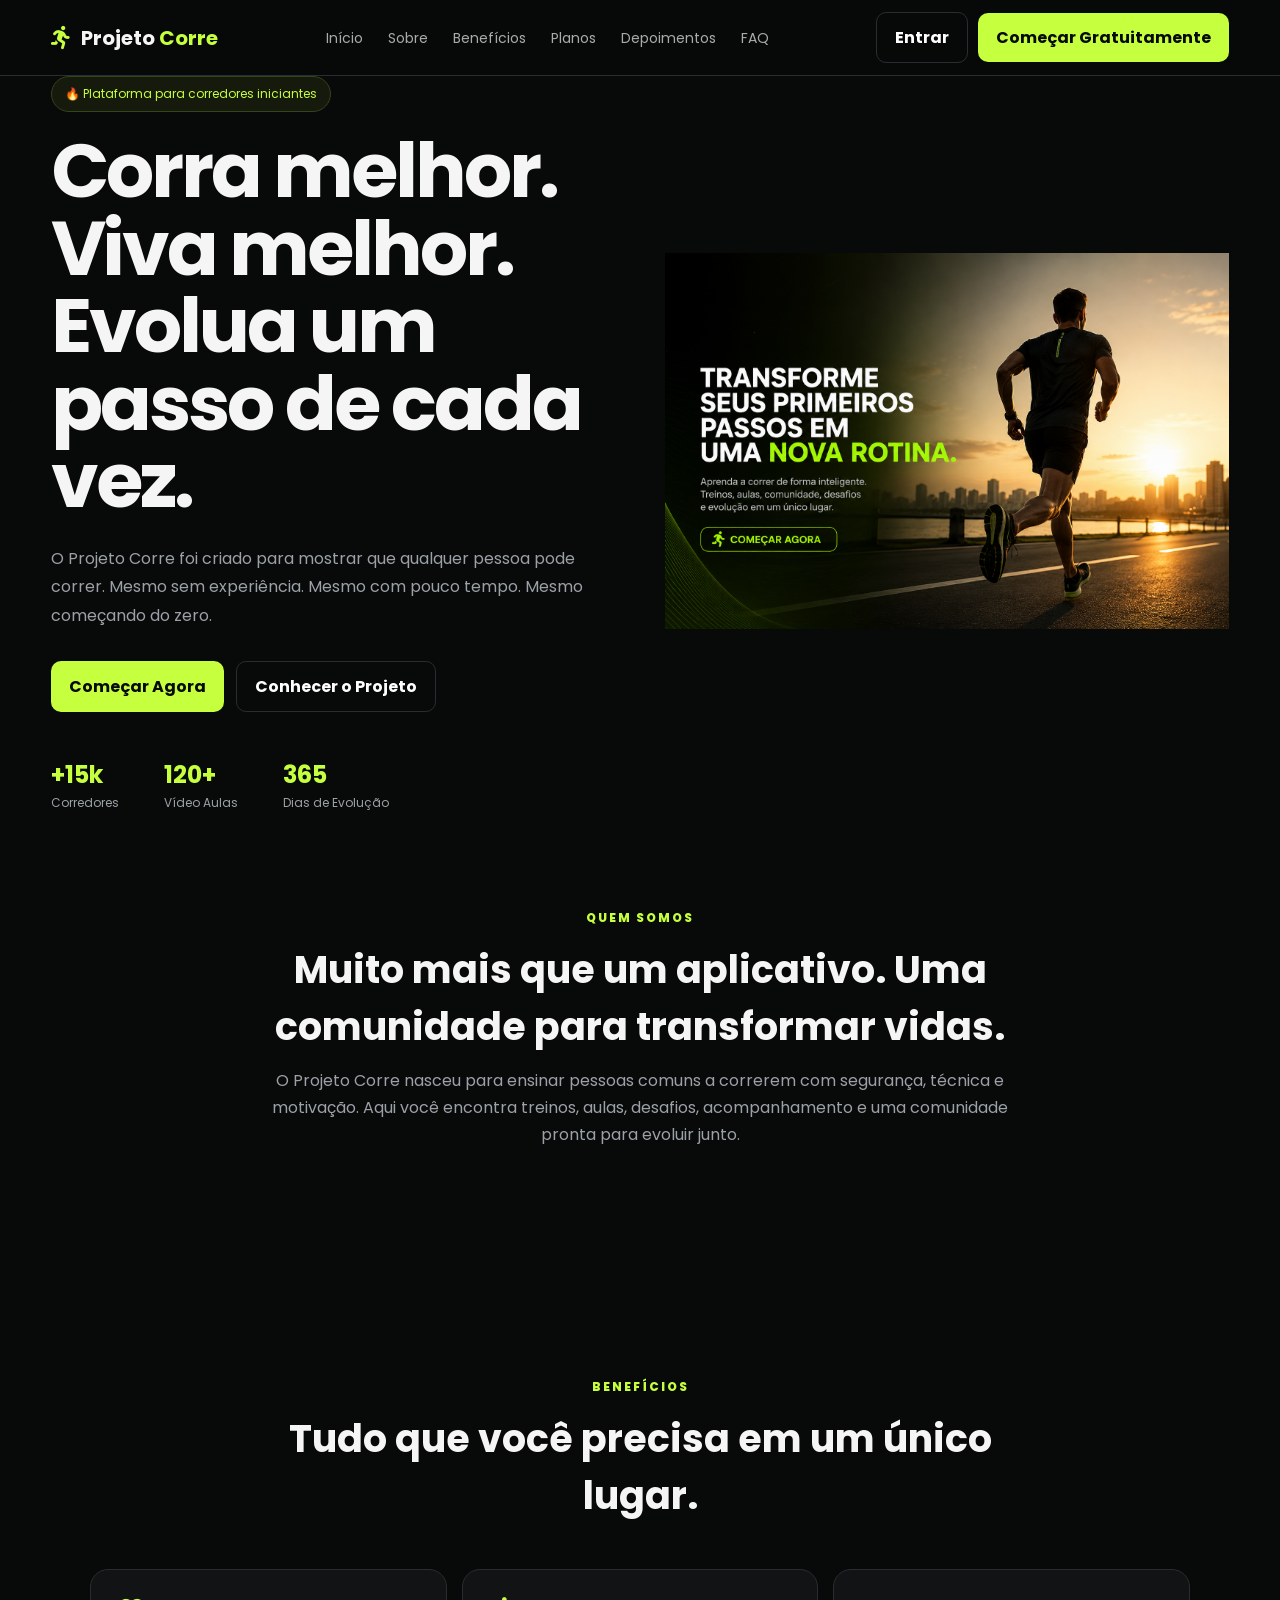
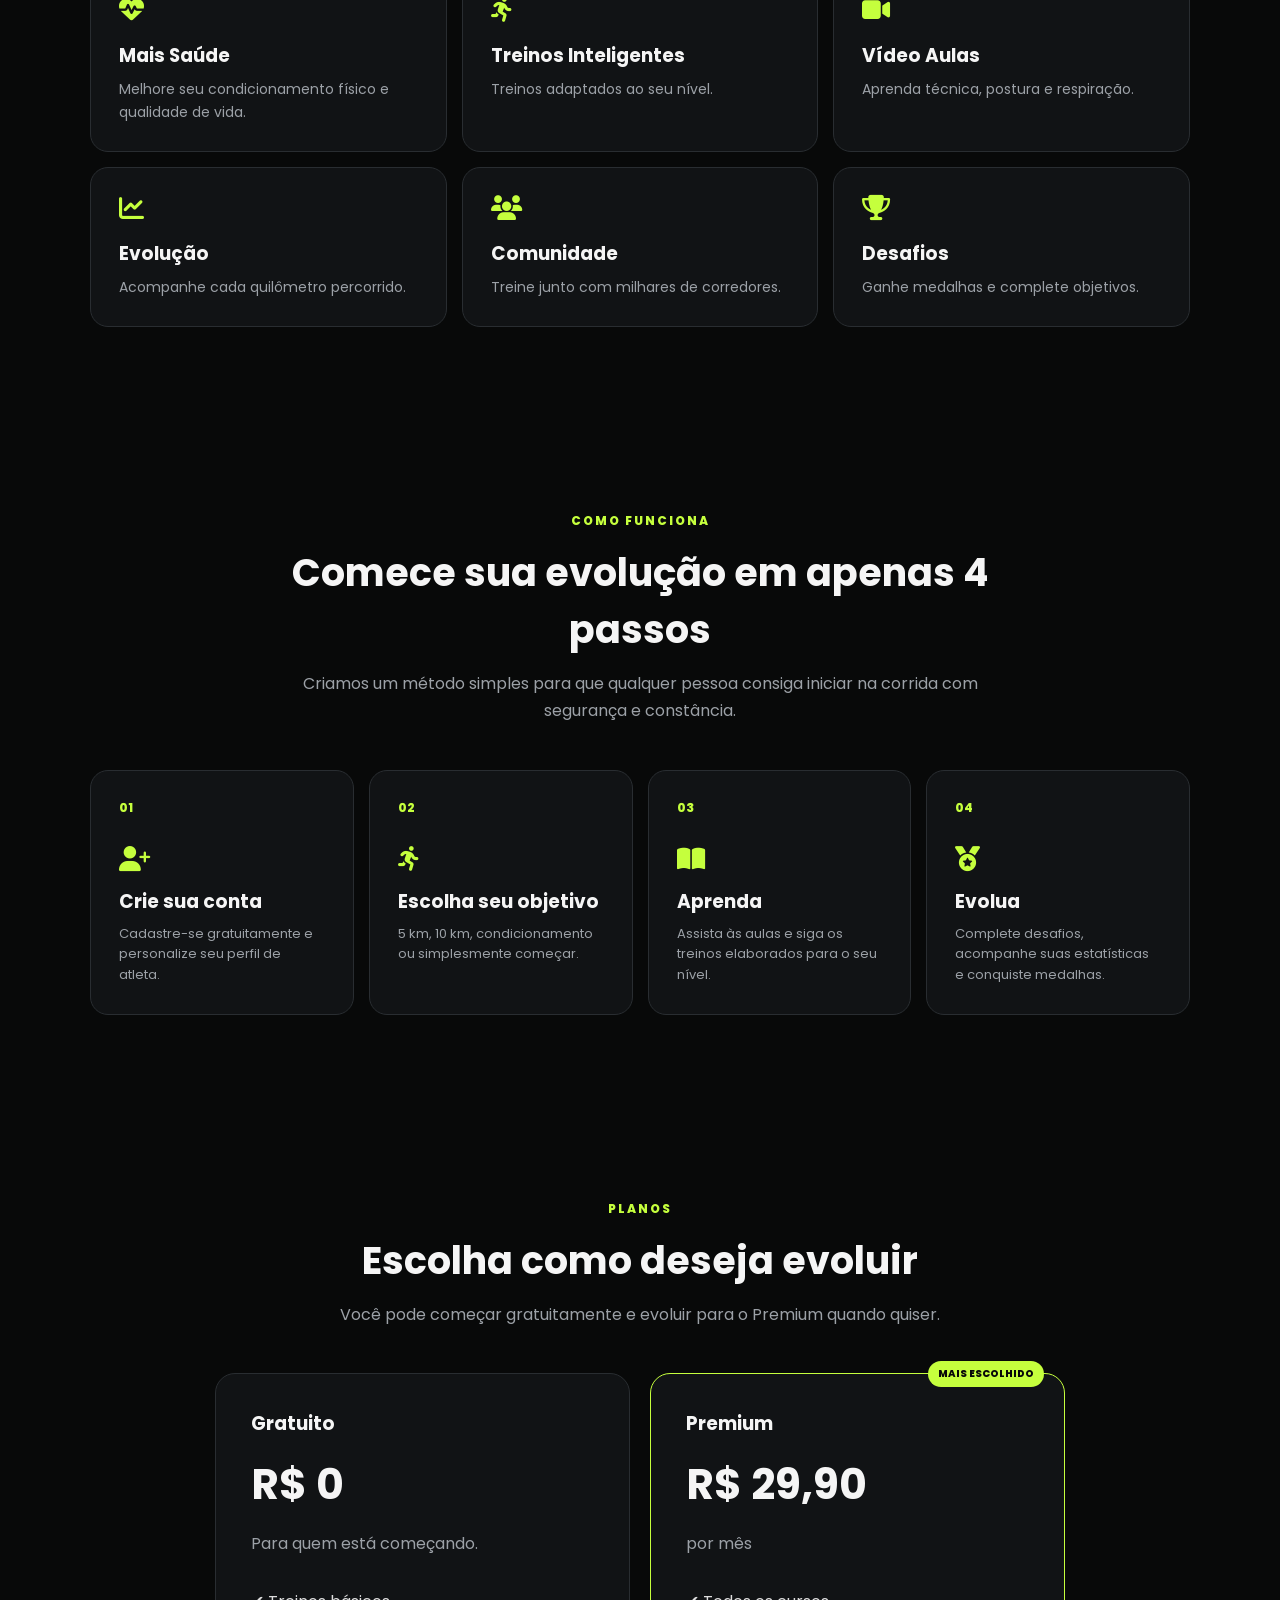
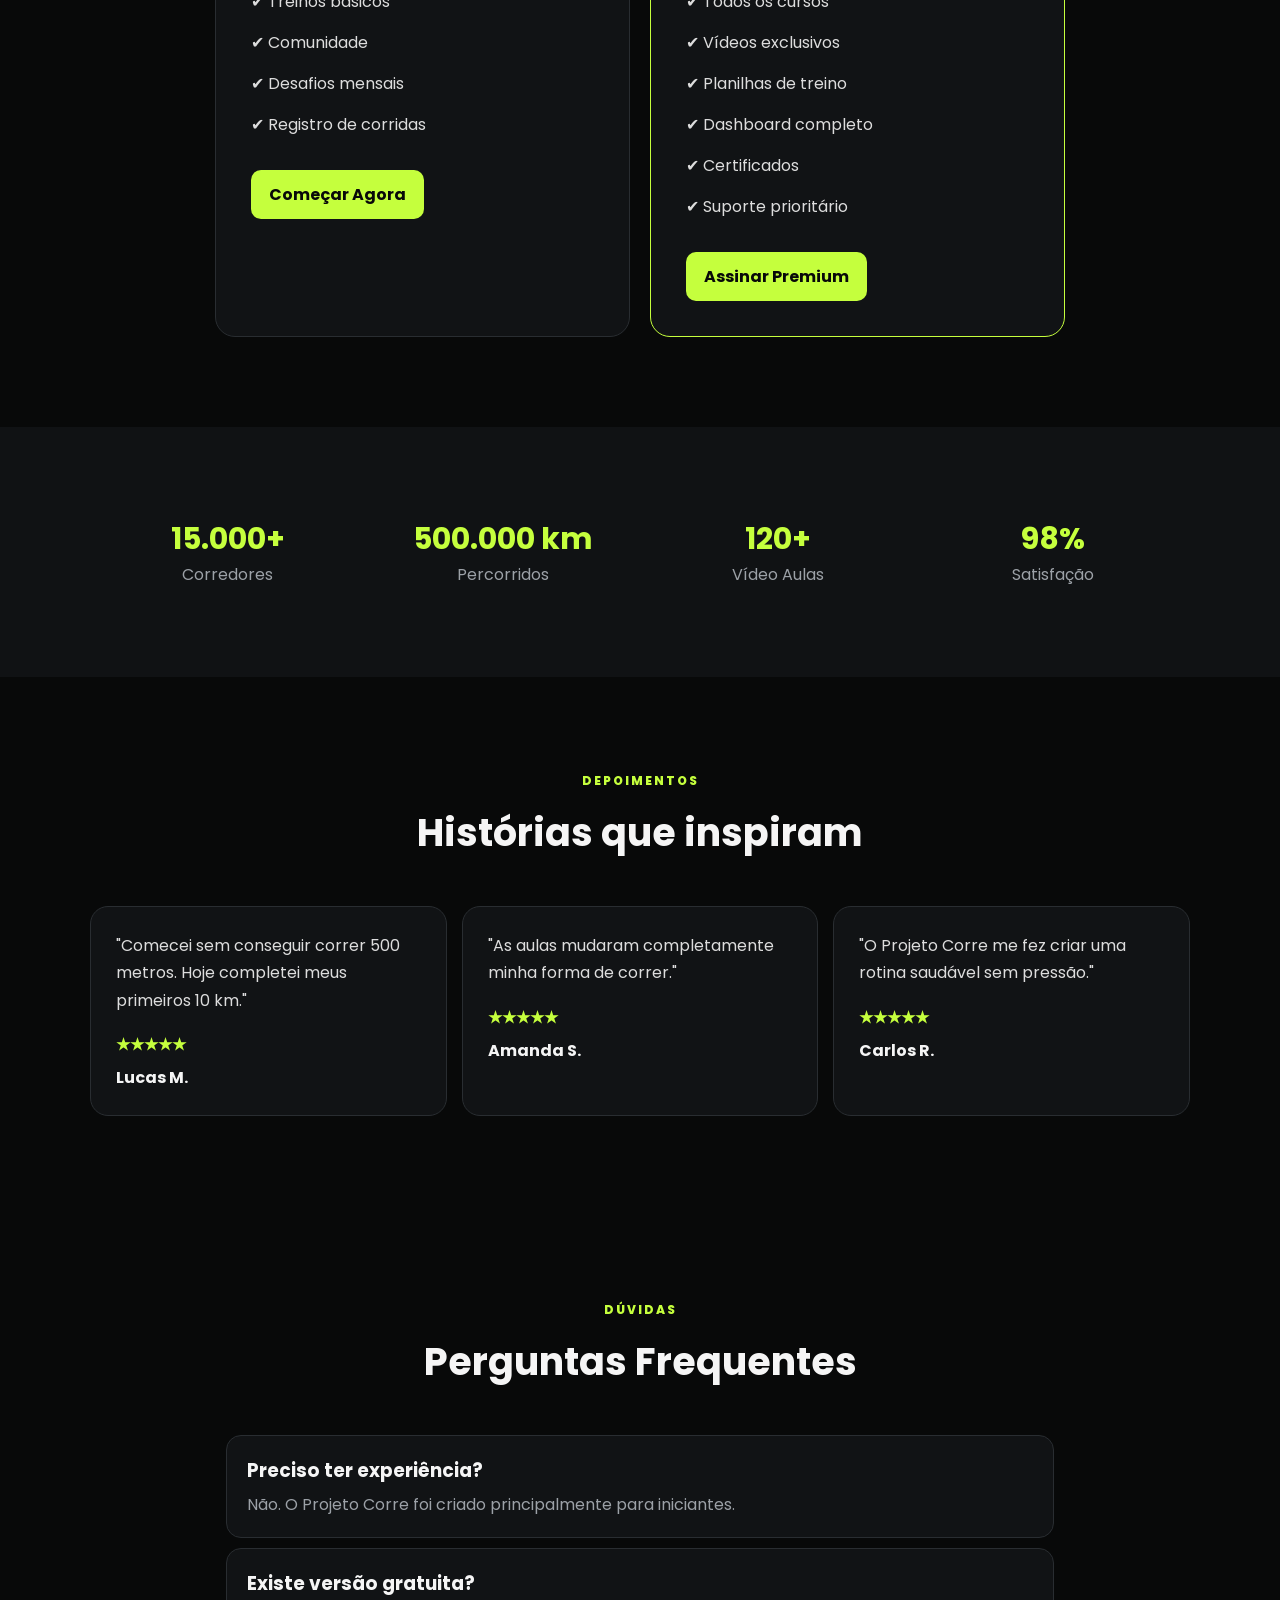
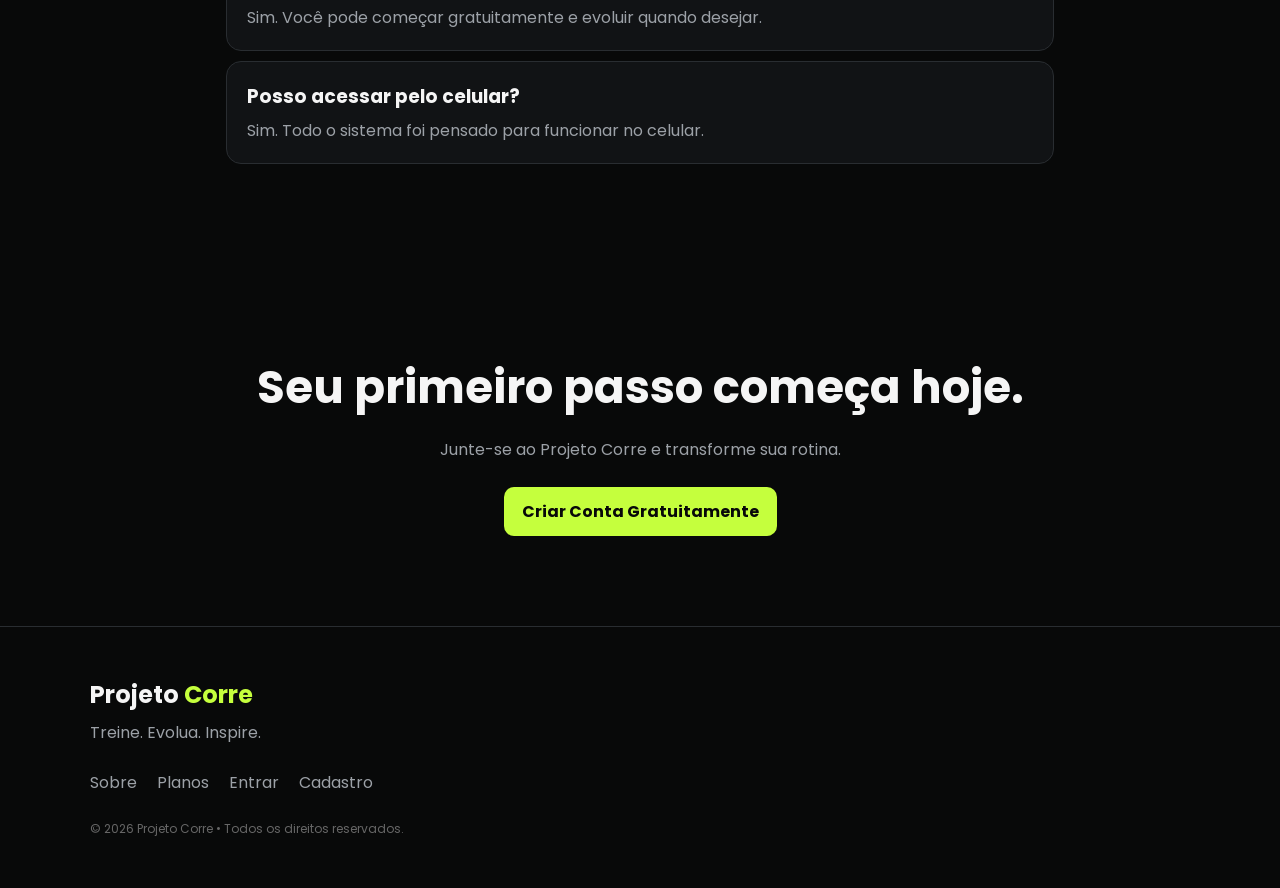
==== commit 1b16a5f0: "ghjkl" ====
--- a/index.html
+++ b/index.html
@@ -4,64 +4,1710 @@
 <head>
 
 <meta charset="UTF-8">
-<meta name="viewport" content="width=device-width, initial-scale=1.0">
+
+<meta
+    name="viewport"
+    content="width=device-width, initial-scale=1.0">
 
 <title>Projeto Corre | Transforme sua corrida</title>
 
-<meta name="description"
-content="Aprenda a correr do zero. Treinos, desafios, cursos e evolução em um só lugar.">
-
-<link rel="preconnect" href="https://fonts.googleapis.com">
-<link rel="preconnect" href="https://fonts.gstatic.com" crossorigin>
-
-<link href="https://fonts.googleapis.com/css2?family=Poppins:wght@300;400;500;600;700;800&display=swap" rel="stylesheet">
-
-<link rel="stylesheet"
-href="https://cdnjs.cloudflare.com/ajax/libs/font-awesome/6.7.2/css/all.min.css">
-
-<link rel="stylesheet" href="style.css">
+<meta
+    name="description"
+    content="Aprenda a correr do zero. Treinos, aulas, desafios e evolução em um só lugar.">
+
+<link
+    rel="preconnect"
+    href="https://fonts.googleapis.com">
+
+<link
+    rel="preconnect"
+    href="https://fonts.gstatic.com"
+    crossorigin>
+
+<link
+    href="https://fonts.googleapis.com/css2?family=Poppins:wght@300;400;500;600;700;800&display=swap"
+    rel="stylesheet">
+
+<link
+    rel="stylesheet"
+    href="https://cdnjs.cloudflare.com/ajax/libs/font-awesome/6.7.2/css/all.min.css">
+
+<style>
+
+/* =====================================================
+   RESET
+===================================================== */
+
+* {
+    margin: 0;
+    padding: 0;
+    box-sizing: border-box;
+}
+
+html {
+    scroll-behavior: smooth;
+}
+
+body {
+    background: #080909;
+    color: #f5f5f5;
+    font-family: "Poppins", sans-serif;
+}
+
+a {
+    text-decoration: none;
+    color: inherit;
+}
+
+button,
+input {
+    font-family: inherit;
+}
+
+
+/* =====================================================
+   CORES
+===================================================== */
+
+:root {
+
+    --green: #c5ff3d;
+    --black: #080909;
+    --card: #111315;
+    --card2: #181b1e;
+    --border: #292d31;
+    --gray: #9ca1a7;
+    --white: #f5f5f5;
+
+}
+
+
+/* =====================================================
+   LANDING PAGE
+===================================================== */
+
+.container {
+
+    width: min(1100px, 92%);
+    margin: auto;
+
+}
+
+
+/* HEADER */
+
+header {
+
+    position: sticky;
+    top: 0;
+    z-index: 100;
+
+    background: rgba(8,9,9,.92);
+
+    backdrop-filter: blur(15px);
+
+    border-bottom: 1px solid var(--border);
+
+}
+
+
+.navbar {
+
+    width: min(1200px, 92%);
+    height: 75px;
+
+    margin: auto;
+
+    display: flex;
+    align-items: center;
+    justify-content: space-between;
+
+}
+
+
+.logo {
+
+    display: flex;
+    align-items: center;
+    gap: 10px;
+
+    font-size: 20px;
+    font-weight: 700;
+
+}
+
+
+.logo i {
+
+    color: var(--green);
+    font-size: 23px;
+
+}
+
+
+.logo strong {
+
+    color: var(--green);
+
+}
+
+
+.menu {
+
+    list-style: none;
+
+    display: flex;
+    gap: 25px;
+
+}
+
+
+.menu a {
+
+    color: #aaa;
+
+    font-size: 14px;
+
+    transition: .2s;
+
+}
+
+
+.menu a:hover {
+
+    color: var(--green);
+
+}
+
+
+.nav-buttons {
+
+    display: flex;
+    gap: 10px;
+    align-items: center;
+
+}
+
+
+.btn-primary,
+.btn-login,
+.btn-secondary {
+
+    padding: 12px 18px;
+
+    border-radius: 10px;
+
+    font-weight: 700;
+
+    display: inline-flex;
+
+    align-items: center;
+    justify-content: center;
+
+    transition: .2s;
+
+}
+
+
+.btn-primary {
+
+    background: var(--green);
+    color: #080909;
+
+}
+
+
+.btn-primary:hover {
+
+    transform: translateY(-2px);
+
+}
+
+
+.btn-login {
+
+    border: 1px solid var(--border);
+    color: white;
+
+}
+
+
+.btn-secondary {
+
+    border: 1px solid var(--border);
+    color: white;
+
+}
+
+
+.hamburger {
+
+    display: none;
+
+    cursor: pointer;
+
+}
+
+
+.hamburger span {
+
+    display: block;
+
+    width: 25px;
+    height: 3px;
+
+    background: white;
+
+    margin: 5px;
+
+}
+
+
+/* HERO */
+
+.hero {
+
+    min-height: 700px;
+
+    width: min(1200px, 92%);
+    margin: auto;
+
+    display: grid;
+
+    grid-template-columns: 1fr 1fr;
+
+    align-items: center;
+
+    gap: 50px;
+
+}
+
+
+.tag {
+
+    display: inline-block;
+
+    padding: 8px 13px;
+
+    background: #151a0d;
+
+    border: 1px solid #33451b;
+
+    color: var(--green);
+
+    border-radius: 30px;
+
+    font-size: 12px;
+
+    margin-bottom: 20px;
+
+}
+
+
+.hero h1 {
+
+    font-size: clamp(42px, 6vw, 76px);
+
+    line-height: 1.02;
+
+    letter-spacing: -3px;
+
+}
+
+
+.hero p {
+
+    color: var(--gray);
+
+    margin-top: 25px;
+
+    line-height: 1.8;
+
+    max-width: 600px;
+
+}
+
+
+.hero-buttons {
+
+    display: flex;
+
+    gap: 12px;
+
+    margin-top: 30px;
+
+}
+
+
+.hero-stats {
+
+    display: flex;
+
+    gap: 45px;
+
+    margin-top: 45px;
+
+}
+
+
+.hero-stats h2 {
+
+    color: var(--green);
+
+}
+
+
+.hero-stats p {
+
+    margin: 0;
+
+    font-size: 12px;
+
+}
+
+
+.hero-right img {
+
+    width: 100%;
+    max-height: 560px;
+
+    object-fit: contain;
+
+}
+
+
+/* SEÇÕES */
+
+section:not(.hero):not(#correApp) {
+
+    padding: 90px 0;
+
+}
+
+
+.section-header {
+
+    text-align: center;
+
+    max-width: 750px;
+
+    margin: auto auto 45px;
+
+}
+
+
+.section-header span {
+
+    color: var(--green);
+
+    font-size: 12px;
+
+    font-weight: 800;
+
+    letter-spacing: 2px;
+
+}
+
+
+.section-header h2 {
+
+    font-size: 38px;
+
+    margin: 12px 0;
+
+}
+
+
+.section-header p {
+
+    color: var(--gray);
+
+    line-height: 1.7;
+
+}
+
+
+/* BENEFÍCIOS */
+
+.benefits-grid {
+
+    display: grid;
+
+    grid-template-columns: repeat(3, 1fr);
+
+    gap: 15px;
+
+}
+
+
+.benefit-card {
+
+    background: var(--card);
+
+    border: 1px solid var(--border);
+
+    border-radius: 18px;
+
+    padding: 28px;
+
+}
+
+
+.benefit-card i {
+
+    color: var(--green);
+
+    font-size: 25px;
+
+}
+
+
+.benefit-card h3 {
+
+    margin: 15px 0 8px;
+
+}
+
+
+.benefit-card p {
+
+    color: var(--gray);
+
+    font-size: 14px;
+
+    line-height: 1.6;
+
+}
+
+
+/* COMO FUNCIONA */
+
+.steps {
+
+    display: grid;
+
+    grid-template-columns: repeat(4,1fr);
+
+    gap: 15px;
+
+}
+
+
+.step-card {
+
+    position: relative;
+
+    background: var(--card);
+
+    border: 1px solid var(--border);
+
+    border-radius: 18px;
+
+    padding: 28px;
+
+}
+
+
+.step-number {
+
+    color: var(--green);
+
+    font-weight: 800;
+
+    font-size: 12px;
+
+}
+
+
+.step-card i {
+
+    margin: 30px 0 15px;
+
+    font-size: 25px;
+
+    color: var(--green);
+
+}
+
+
+.step-card h3 {
+
+    margin-bottom: 8px;
+
+}
+
+
+.step-card p {
+
+    color: var(--gray);
+
+    font-size: 13px;
+
+    line-height: 1.6;
+
+}
+
+
+/* PLANOS */
+
+.plans-grid {
+
+    display: grid;
+
+    grid-template-columns: 1fr 1fr;
+
+    gap: 20px;
+
+    max-width: 850px;
+
+    margin: auto;
+
+}
+
+
+.plan-card {
+
+    background: var(--card);
+
+    border: 1px solid var(--border);
+
+    border-radius: 20px;
+
+    padding: 35px;
+
+}
+
+
+.plan-card h1 {
+
+    font-size: 42px;
+
+    margin: 15px 0;
+
+}
+
+
+.plan-card p {
+
+    color: var(--gray);
+
+}
+
+
+.plan-card ul {
+
+    list-style: none;
+
+    margin: 25px 0;
+
+}
+
+
+.plan-card li {
+
+    padding: 8px 0;
+
+    color: #ddd;
+
+}
+
+
+.premium {
+
+    border-color: var(--green);
+
+    position: relative;
+
+}
+
+
+.premium-tag {
+
+    position: absolute;
+
+    top: -13px;
+
+    right: 20px;
+
+    background: var(--green);
+
+    color: #080909;
+
+    padding: 5px 10px;
+
+    border-radius: 20px;
+
+    font-size: 10px;
+
+    font-weight: 800;
+
+}
+
+
+/* NÚMEROS */
+
+.numbers {
+
+    background: #101214;
+
+}
+
+
+.numbers-grid {
+
+    display: grid;
+
+    grid-template-columns: repeat(4,1fr);
+
+    text-align: center;
+
+}
+
+
+.numbers h2 {
+
+    color: var(--green);
+
+    font-size: 30px;
+
+}
+
+
+.numbers p {
+
+    color: var(--gray);
+
+}
+
+
+/* DEPOIMENTOS */
+
+.testimonial-grid {
+
+    display: grid;
+
+    grid-template-columns: repeat(3,1fr);
+
+    gap: 15px;
+
+}
+
+
+.testimonial {
+
+    background: var(--card);
+
+    border: 1px solid var(--border);
+
+    padding: 25px;
+
+    border-radius: 18px;
+
+}
+
+
+.testimonial p {
+
+    color: #ddd;
+
+    line-height: 1.7;
+
+}
+
+
+.testimonial h4 {
+
+    color: var(--green);
+
+    margin: 18px 0 8px;
+
+}
+
+
+/* FAQ */
+
+.faq {
+
+    max-width: 900px;
+
+    margin: auto;
+
+}
+
+
+.faq-item {
+
+    background: var(--card);
+
+    border: 1px solid var(--border);
+
+    border-radius: 15px;
+
+    padding: 20px;
+
+    margin: 10px 0;
+
+}
+
+
+.faq-item h3 {
+
+    margin-bottom: 7px;
+
+}
+
+
+.faq-item p {
+
+    color: var(--gray);
+
+}
+
+
+/* CTA */
+
+.cta-final {
+
+    text-align: center;
+
+}
+
+
+.cta-final h2 {
+
+    font-size: 45px;
+
+}
+
+
+.cta-final p {
+
+    color: var(--gray);
+
+    margin: 15px 0 25px;
+
+}
+
+
+/* FOOTER */
+
+footer {
+
+    border-top: 1px solid var(--border);
+
+    padding: 50px 0;
+
+}
+
+
+.footer-logo h2 span {
+
+    color: var(--green);
+
+}
+
+
+.footer-logo p {
+
+    color: var(--gray);
+
+    margin-top: 8px;
+
+}
+
+
+.footer-links {
+
+    display: flex;
+
+    gap: 20px;
+
+    margin: 25px 0;
+
+    flex-wrap: wrap;
+
+}
+
+
+.footer-links a {
+
+    color: var(--gray);
+
+}
+
+
+.copyright {
+
+    color: #666;
+
+    font-size: 12px;
+
+}
+
+
+/* =====================================================
+   CORRE APP
+===================================================== */
+
+#correApp {
+
+    display: none;
+
+    min-height: 100vh;
+
+    background: var(--black);
+
+    color: white;
+
+}
+
+
+#correApp * {
+
+    box-sizing: border-box;
+
+}
+
+
+.ca-bar {
+
+    height: 70px;
+
+    border-bottom: 1px solid var(--border);
+
+    background: rgba(8,9,9,.94);
+
+    backdrop-filter: blur(14px);
+
+    position: sticky;
+
+    top: 0;
+
+    z-index: 20;
+
+}
+
+
+.ca-inner {
+
+    max-width: 1100px;
+
+    margin: auto;
+
+    height: 100%;
+
+    padding: 0 16px;
+
+    display: flex;
+
+    align-items: center;
+
+    justify-content: space-between;
+
+}
+
+
+.ca-logo {
+
+    font-size: 24px;
+
+    font-weight: 800;
+
+}
+
+
+.ca-logo span {
+
+    color: var(--green);
+
+}
+
+
+.ca-menu {
+
+    width: 43px;
+
+    height: 43px;
+
+    border-radius: 11px;
+
+    border: 1px solid var(--border);
+
+    background: #111315;
+
+    color: white;
+
+    font-size: 20px;
+
+    cursor: pointer;
+
+}
+
+
+.ca-user {
+
+    display: flex;
+
+    align-items: center;
+
+    gap: 9px;
+
+    font-size: 13px;
+
+}
+
+
+.ca-avatar {
+
+    width: 37px;
+
+    height: 37px;
+
+    border-radius: 50%;
+
+    display: grid;
+
+    place-items: center;
+
+    background: var(--green);
+
+    color: #080909;
+
+    font-weight: 800;
+
+}
+
+
+.ca-main {
+
+    max-width: 1100px;
+
+    margin: auto;
+
+    padding: 30px 16px 70px;
+
+}
+
+
+.ca-view {
+
+    display: none;
+
+}
+
+
+.ca-view.active {
+
+    display: block;
+
+}
+
+
+.ca-ey {
+
+    color: var(--green);
+
+    font-size: 11px;
+
+    font-weight: 800;
+
+    letter-spacing: 1.5px;
+
+}
+
+
+.ca-dash {
+
+    display: flex;
+
+    justify-content: space-between;
+
+    align-items: end;
+
+    gap: 15px;
+
+    margin-bottom: 20px;
+
+}
+
+
+.ca-dash h1 {
+
+    font-size: 34px;
+
+    margin: 8px 0;
+
+}
+
+
+.ca-muted {
+
+    color: var(--gray);
+
+}
+
+
+.ca-grid2 {
+
+    display: grid;
+
+    grid-template-columns: 1.5fr 1fr;
+
+    gap: 13px;
+
+}
+
+
+.ca-card {
+
+    background: var(--card);
+
+    border: 1px solid var(--border);
+
+    border-radius: 18px;
+
+    padding: 20px;
+
+}
+
+
+.ca-card h2 {
+
+    margin: 8px 0;
+
+}
+
+
+.ca-btn {
+
+    border: 0;
+
+    border-radius: 11px;
+
+    padding: 12px 17px;
+
+    font-weight: 800;
+
+    cursor: pointer;
+
+}
+
+
+.ca-primary {
+
+    background: var(--green);
+
+    color: #080909;
+
+}
+
+
+.ca-ghost {
+
+    background: transparent;
+
+    border: 1px solid var(--border);
+
+    color: white;
+
+}
+
+
+.ca-notice {
+
+    background: var(--card2);
+
+    border: 1px solid var(--border);
+
+    border-radius: 12px;
+
+    padding: 14px;
+
+    color: #c5c9cc;
+
+    margin: 15px 0;
+
+    font-size: 13px;
+
+    line-height: 1.6;
+
+}
+
+
+.ca-stats {
+
+    display: grid;
+
+    grid-template-columns: repeat(3,1fr);
+
+    gap: 12px;
+
+    margin-top: 13px;
+
+}
+
+
+.ca-stat strong {
+
+    display: block;
+
+    font-size: 25px;
+
+    margin-top: 5px;
+
+}
+
+
+.ca-train {
+
+    min-height: 300px;
+
+    display: flex;
+
+    flex-direction: column;
+
+    justify-content: space-between;
+
+}
+
+
+.ca-lessons {
+
+    display: grid;
+
+    grid-template-columns: 1fr 1fr;
+
+    gap: 12px;
+
+}
+
+
+.ca-lesson {
+
+    display: flex;
+
+    gap: 12px;
+
+    align-items: center;
+
+    cursor: pointer;
+
+}
+
+
+.ca-num {
+
+    width: 42px;
+
+    height: 42px;
+
+    display: grid;
+
+    place-items: center;
+
+    background: var(--card2);
+
+    color: var(--green);
+
+    border-radius: 10px;
+
+    font-weight: 800;
+
+    flex: none;
+
+}
+
+
+.ca-profile input,
+.ca-chat input {
+
+    width: 100%;
+
+    padding: 13px;
+
+    background: #0b0d0e;
+
+    border: 1px solid var(--border);
+
+    border-radius: 10px;
+
+    color: white;
+
+    outline: none;
+
+}
+
+
+.ca-profile input:focus,
+.ca-chat input:focus {
+
+    border-color: var(--green);
+
+}
+
+
+.ca-chat {
+
+    height: 520px;
+
+    display: flex;
+
+    flex-direction: column;
+
+}
+
+
+.ca-msgs {
+
+    flex: 1;
+
+    overflow-y: auto;
+
+    padding: 5px;
+
+}
+
+
+.ca-msg {
+
+    max-width: 82%;
+
+    padding: 12px 14px;
+
+    border-radius: 13px;
+
+    margin: 8px 0;
+
+    font-size: 13px;
+
+    line-height: 1.5;
+
+}
+
+
+.ca-bot {
+
+    background: var(--card2);
+
+}
+
+
+.ca-me {
+
+    background: var(--green);
+
+    color: #080909;
+
+    margin-left: auto;
+
+}
+
+
+.ca-chatrow {
+
+    display: flex;
+
+    gap: 8px;
+
+}
+
+
+.ca-drawer {
+
+    display: none;
+
+    position: fixed;
+
+    inset: 0;
+
+    background: rgba(0,0,0,.75);
+
+    z-index: 50;
+
+}
+
+
+.ca-drawer.open {
+
+    display: block;
+
+}
+
+
+.ca-drawer aside {
+
+    width: min(330px,86vw);
+
+    height: 100%;
+
+    background: #101214;
+
+    padding: 20px 16px;
+
+    box-shadow: 10px 0 40px rgba(0,0,0,.4);
+
+}
+
+
+.ca-nav {
+
+    display: block;
+
+    width: 100%;
+
+    text-align: left;
+
+    border: 0;
+
+    background: transparent;
+
+    color: #a5a9ad;
+
+    padding: 13px;
+
+    border-radius: 11px;
+
+    margin: 3px 0;
+
+    font-weight: 700;
+
+    cursor: pointer;
+
+}
+
+
+.ca-nav:hover {
+
+    background: var(--card2);
+
+}
+
+
+.ca-nav.active {
+
+    background: var(--card2);
+
+    color: var(--green);
+
+}
+
+
+.ca-logout {
+
+    margin-top: 20px;
+
+    border-top: 1px solid var(--border);
+
+    padding-top: 20px;
+
+    color: #ff8d8d;
+
+}
+
+
+.ca-close {
+
+    float: right;
+
+    background: none;
+
+    border: 0;
+
+    color: #aaa;
+
+    font-size: 25px;
+
+    cursor: pointer;
+
+}
+
+
+.ca-modal {
+
+    display: none;
+
+    position: fixed;
+
+    inset: 0;
+
+    background: rgba(0,0,0,.8);
+
+    z-index: 60;
+
+    place-items: center;
+
+    padding: 18px;
+
+}
+
+
+.ca-modal.open {
+
+    display: grid;
+
+}
+
+
+.ca-modalbox {
+
+    width: min(650px,100%);
+
+    background: var(--card);
+
+    border: 1px solid var(--border);
+
+    border-radius: 18px;
+
+    padding: 25px;
+
+}
+
+
+.ca-toast {
+
+    position: fixed;
+
+    right: 15px;
+
+    bottom: 15px;
+
+    background: var(--green);
+
+    color: #080909;
+
+    padding: 13px 16px;
+
+    border-radius: 11px;
+
+    font-weight: 800;
+
+    display: none;
+
+    z-index: 100;
+
+}
+
+
+/* =====================================================
+   MOBILE
+===================================================== */
+
+@media(max-width:800px) {
+
+    .menu,
+    .nav-buttons {
+
+        display: none;
+
+    }
+
+    .hamburger {
+
+        display: block;
+
+    }
+
+    .hero {
+
+        grid-template-columns: 1fr;
+
+        padding: 60px 0;
+
+    }
+
+    .hero-right {
+
+        order: -1;
+
+    }
+
+    .hero h1 {
+
+        font-size: 48px;
+
+    }
+
+    .hero-stats {
+
+        gap: 20px;
+
+    }
+
+    .benefits-grid,
+    .steps,
+    .testimonial-grid {
+
+        grid-template-columns: 1fr;
+
+    }
+
+    .plans-grid {
+
+        grid-template-columns: 1fr;
+
+    }
+
+    .numbers-grid {
+
+        grid-template-columns: 1fr 1fr;
+
+        gap: 35px;
+
+    }
+
+    .ca-grid2 {
+
+        grid-template-columns: 1fr;
+
+    }
+
+    .ca-lessons {
+
+        grid-template-columns: 1fr;
+
+    }
+
+    .ca-dash {
+
+        flex-direction: column;
+
+        align-items: flex-start;
+
+    }
+
+}
+
+
+@media(max-width:500px) {
+
+    .hero h1 {
+
+        font-size: 40px;
+
+    }
+
+    .hero-buttons {
+
+        flex-direction: column;
+
+    }
+
+    .hero-stats {
+
+        display: grid;
+
+        grid-template-columns: repeat(3,1fr);
+
+        gap: 10px;
+
+    }
+
+    .hero-stats h2 {
+
+        font-size: 21px;
+
+    }
+
+    .section-header h2 {
+
+        font-size: 29px;
+
+    }
+
+    .ca-stats {
+
+        grid-template-columns: 1fr;
+
+    }
+
+}
+
+</style>
 
 </head>
 
+
 <body>
 
+
+<!-- =====================================================
+     LANDING PAGE
+===================================================== -->
+
+
 <header>
 
 <nav class="navbar">
 
-<a href="index.html" class="logo">
+<a
+    href="#inicio"
+    class="logo">
 
 <i class="fa-solid fa-person-running"></i>
 
-<span>Projeto <strong>Corre</strong></span>
+<span>
+Projeto <strong>Corre</strong>
+</span>
 
 </a>
 
+
 <ul class="menu">
 
-<li><a href="#inicio">Início</a></li>
-
-<li><a href="#sobre">Sobre</a></li>
-
-<li><a href="#beneficios">Benefícios</a></li>
-
-<li><a href="#planos">Planos</a></li>
-
-<li><a href="#depoimentos">Depoimentos</a></li>
-
-<li><a href="#faq">FAQ</a></li>
+<li>
+<a href="#inicio">
+Início
+</a>
+</li>
+
+<li>
+<a href="#sobre">
+Sobre
+</a>
+</li>
+
+<li>
+<a href="#beneficios">
+Benefícios
+</a>
+</li>
+
+<li>
+<a href="#planos">
+Planos
+</a>
+</li>
+
+<li>
+<a href="#depoimentos">
+Depoimentos
+</a>
+</li>
+
+<li>
+<a href="#faq">
+FAQ
+</a>
+</li>
 
 </ul>
 
+
 <div class="nav-buttons">
 
-<a href="login.html" class="btn-login">
+<a
+    href="#"
+    class="btn-login"
+    onclick="abrirLogin(event)">
 
 Entrar
 
 </a>
 
-<a href="cadastro.html" class="btn-primary">
+<a
+    href="#"
+    class="btn-primary"
+    onclick="abrirCadastro(event)">
 
 Começar Gratuitamente
 
@@ -69,12 +1715,13 @@
 
 </div>
 
-<div class="hamburger">
+
+<div
+    class="hamburger"
+    onclick="toggleMenu()">
 
 <span></span>
-
 <span></span>
-
 <span></span>
 
 </div>
@@ -83,31 +1730,40 @@
 
 </header>
 
+
+
 <!-- HERO -->
 
-<section class="hero" id="inicio">
+<section
+    class="hero"
+    id="inicio">
+
 
 <div class="hero-left">
 
+
 <div class="tag">
 
 🔥 Plataforma para corredores iniciantes
 
 </div>
 
+
 <h1>
 
-Corra melhor.
-
-Viva melhor.
+Corra melhor.<br>
+
+Viva melhor.<br>
 
 Evolua um passo de cada vez.
 
 </h1>
 
+
 <p>
 
-O Projeto Corre foi criado para mostrar que qualquer pessoa pode correr.
+O Projeto Corre foi criado para mostrar
+que qualquer pessoa pode correr.
 
 Mesmo sem experiência.
 
@@ -117,15 +1773,22 @@
 
 </p>
 
+
 <div class="hero-buttons">
 
-<a href="cadastro.html" class="btn-primary">
+<a
+    href="#"
+    class="btn-primary"
+    onclick="abrirCadastro(event)">
 
 Começar Agora
 
 </a>
 
-<a href="sobre.html" class="btn-secondary">
+
+<a
+    href="#sobre"
+    class="btn-secondary">
 
 Conhecer o Projeto
 
@@ -133,6 +1796,7 @@
 
 </div>
 
+
 <div class="hero-stats">
 
 <div>
@@ -143,6 +1807,7 @@
 
 </div>
 
+
 <div>
 
 <h2>120+</h2>
@@ -151,6 +1816,7 @@
 
 </div>
 
+
 <div>
 
 <h2>365</h2>
@@ -161,30 +1827,35 @@
 
 </div>
 
-</div>
+
+</div>
+
 
 <div class="hero-right">
 
 <img
-src="28A4A849-09AD-460A-8E83-ABF14DE059E6.png"
-alt="Projeto Corre">
-
-</div>
+    src="28A4A849-09AD-460A-8E83-ABF14DE059E6.png"
+    alt="Projeto Corre">
+
+</div>
+
 
 </section>
 
+
+
 <!-- SOBRE -->
 
-<section class="about" id="sobre">
+<section
+    class="about"
+    id="sobre">
 
 <div class="container">
 
 <div class="section-header">
 
 <span>
-
 QUEM SOMOS
-
 </span>
 
 <h2>
@@ -197,9 +1868,12 @@
 
 <p>
 
-O Projeto Corre nasceu para ensinar pessoas comuns a correrem com segurança, técnica e motivação.
-
-Aqui você encontra treinos, aulas, desafios, acompanhamento e uma comunidade pronta para evoluir junto.
+O Projeto Corre nasceu para ensinar pessoas
+comuns a correrem com segurança, técnica e motivação.
+
+Aqui você encontra treinos, aulas, desafios,
+acompanhamento e uma comunidade pronta
+para evoluir junto.
 
 </p>
 
@@ -209,6 +1883,8 @@
 
 </section>
 
+
+
 <!-- BENEFÍCIOS -->
 
 <section id="beneficios">
@@ -218,138 +1894,144 @@
 <div class="section-header">
 
 <span>
-
 BENEFÍCIOS
-
 </span>
 
 <h2>
-
 Tudo que você precisa em um único lugar.
-
 </h2>
 
 </div>
 
+
 <div class="benefits-grid">
 
+
 <div class="benefit-card">
 
 <i class="fa-solid fa-heart-pulse"></i>
 
-<h3>Mais Saúde</h3>
+<h3>
+Mais Saúde
+</h3>
 
 <p>
-
-Melhore seu condicionamento físico e qualidade de vida.
-
+Melhore seu condicionamento físico
+e qualidade de vida.
 </p>
 
 </div>
 
+
 <div class="benefit-card">
 
 <i class="fa-solid fa-person-running"></i>
 
-<h3>Treinos Inteligentes</h3>
+<h3>
+Treinos Inteligentes
+</h3>
 
 <p>
-
 Treinos adaptados ao seu nível.
-
 </p>
 
 </div>
 
+
 <div class="benefit-card">
 
 <i class="fa-solid fa-video"></i>
 
-<h3>Vídeo Aulas</h3>
+<h3>
+Vídeo Aulas
+</h3>
 
 <p>
-
 Aprenda técnica, postura e respiração.
-
 </p>
 
 </div>
 
+
 <div class="benefit-card">
 
 <i class="fa-solid fa-chart-line"></i>
 
-<h3>Evolução</h3>
+<h3>
+Evolução
+</h3>
 
 <p>
-
 Acompanhe cada quilômetro percorrido.
-
 </p>
 
 </div>
 
+
 <div class="benefit-card">
 
 <i class="fa-solid fa-users"></i>
 
-<h3>Comunidade</h3>
+<h3>
+Comunidade
+</h3>
 
 <p>
-
 Treine junto com milhares de corredores.
-
 </p>
 
 </div>
 
+
 <div class="benefit-card">
 
 <i class="fa-solid fa-trophy"></i>
 
-<h3>Desafios</h3>
+<h3>
+Desafios
+</h3>
 
 <p>
-
 Ganhe medalhas e complete objetivos.
-
 </p>
 
 </div>
 
+
 </div>
 
 </div>
 
 </section>
 
-<!-- Continua na Parte 2 -->
-
-<script src="script.js"></script>
-
-</body>
-
-<!-- ========================================= -->
+
+
 <!-- COMO FUNCIONA -->
-<!-- ========================================= -->
-
-<section class="how-it-works" id="funciona">
+
+<section id="funciona">
 
 <div class="container">
 
 <div class="section-header">
 
-<span>COMO FUNCIONA</span>
-
-<h2>Comece sua evolução em apenas 4 passos</h2>
+<span>
+COMO FUNCIONA
+</span>
+
+<h2>
+Comece sua evolução em apenas 4 passos
+</h2>
 
 <p>
-Criamos um método simples para que qualquer pessoa consiga iniciar na corrida com segurança e constância.
+Criamos um método simples para que qualquer pessoa
+consiga iniciar na corrida com segurança e constância.
 </p>
 
 </div>
 
+
 <div class="steps">
+
 
 <div class="step-card">
 
@@ -359,13 +2041,17 @@
 
 <i class="fa-solid fa-user-plus"></i>
 
-<h3>Crie sua conta</h3>
+<h3>
+Crie sua conta
+</h3>
 
 <p>
-Cadastre-se gratuitamente e personalize seu perfil de atleta.
+Cadastre-se gratuitamente e personalize
+seu perfil de atleta.
 </p>
 
 </div>
+
 
 <div class="step-card">
 
@@ -375,13 +2061,17 @@
 
 <i class="fa-solid fa-person-running"></i>
 
-<h3>Escolha seu objetivo</h3>
+<h3>
+Escolha seu objetivo
+</h3>
 
 <p>
-5 km, 10 km, emagrecimento, condicionamento ou alta performance.
+5 km, 10 km, condicionamento
+ou simplesmente começar.
 </p>
 
 </div>
+
 
 <div class="step-card">
 
@@ -391,13 +2081,17 @@
 
 <i class="fa-solid fa-book-open"></i>
 
-<h3>Aprenda</h3>
+<h3>
+Aprenda
+</h3>
 
 <p>
-Assista às aulas e siga os treinos elaborados para o seu nível.
+Assista às aulas e siga os treinos
+elaborados para o seu nível.
 </p>
 
 </div>
+
 
 <div class="step-card">
 
@@ -407,63 +2101,94 @@
 
 <i class="fa-solid fa-medal"></i>
 
-<h3>Evolua</h3>
+<h3>
+Evolua
+</h3>
 
 <p>
-Complete desafios, acompanhe suas estatísticas e conquiste medalhas.
+Complete desafios, acompanhe suas
+estatísticas e conquiste medalhas.
 </p>
 
 </div>
 
+
 </div>
 
 </div>
 
 </section>
 
-<!-- ========================================= -->
+
+
 <!-- PLANOS -->
-<!-- ========================================= -->
-
-<section class="plans" id="planos">
+
+<section
+    class="plans"
+    id="planos">
 
 <div class="container">
 
 <div class="section-header">
 
-<span>PLANOS</span>
-
-<h2>Escolha como deseja evoluir</h2>
+<span>
+PLANOS
+</span>
+
+<h2>
+Escolha como deseja evoluir
+</h2>
 
 <p>
-Você pode começar gratuitamente e evoluir para o Premium quando quiser.
+Você pode começar gratuitamente
+e evoluir para o Premium quando quiser.
 </p>
 
 </div>
 
+
 <div class="plans-grid">
 
+
 <div class="plan-card">
 
-<h3>Gratuito</h3>
-
-<h1>R$ 0</h1>
-
-<p>Para quem está começando.</p>
+<h3>
+Gratuito
+</h3>
+
+<h1>
+R$ 0
+</h1>
+
+<p>
+Para quem está começando.
+</p>
 
 <ul>
 
-<li>✔ Treinos básicos</li>
-
-<li>✔ Comunidade</li>
-
-<li>✔ Desafios mensais</li>
-
-<li>✔ Registro de corridas</li>
+<li>
+✔ Treinos básicos
+</li>
+
+<li>
+✔ Comunidade
+</li>
+
+<li>
+✔ Desafios mensais
+</li>
+
+<li>
+✔ Registro de corridas
+</li>
 
 </ul>
 
-<a href="cadastro.html" class="btn-primary">
+
+<a
+    href="#"
+    class="btn-primary"
+    onclick="abrirCadastro(event)">
 
 Começar Agora
 
@@ -471,37 +2196,59 @@
 
 </div>
 
+
+
 <div class="plan-card premium">
 
 <div class="premium-tag">
-
 MAIS ESCOLHIDO
-
-</div>
-
-<h3>Premium</h3>
-
-<h1>R$ 29,90</h1>
-
-<p>por mês</p>
+</div>
+
+<h3>
+Premium
+</h3>
+
+<h1>
+R$ 29,90
+</h1>
+
+<p>
+por mês
+</p>
 
 <ul>
 
-<li>✔ Todos os cursos</li>
-
-<li>✔ Vídeos exclusivos</li>
-
-<li>✔ Planilhas de treino</li>
-
-<li>✔ Dashboard completo</li>
-
-<li>✔ Certificados</li>
-
-<li>✔ Suporte prioritário</li>
+<li>
+✔ Todos os cursos
+</li>
+
+<li>
+✔ Vídeos exclusivos
+</li>
+
+<li>
+✔ Planilhas de treino
+</li>
+
+<li>
+✔ Dashboard completo
+</li>
+
+<li>
+✔ Certificados
+</li>
+
+<li>
+✔ Suporte prioritário
+</li>
 
 </ul>
 
-<a href="planos.html" class="btn-primary">
+
+<a
+    href="#"
+    class="btn-primary"
+    onclick="abrirCadastro(event)">
 
 Assinar Premium
 
@@ -509,15 +2256,16 @@
 
 </div>
 
+
 </div>
 
 </div>
 
 </section>
 
-<!-- ========================================= -->
-<!-- CONTADORES -->
-<!-- ========================================= -->
+
+
+<!-- NÚMEROS -->
 
 <section class="numbers">
 
@@ -527,33 +2275,52 @@
 
 <div>
 
-<h2>15.000+</h2>
-
-<p>Corredores</p>
-
-</div>
+<h2>
+15.000+
+</h2>
+
+<p>
+Corredores
+</p>
+
+</div>
+
 
 <div>
 
-<h2>500.000 km</h2>
-
-<p>Percorridos</p>
-
-</div>
+<h2>
+500.000 km
+</h2>
+
+<p>
+Percorridos
+</p>
+
+</div>
+
 
 <div>
 
-<h2>120+</h2>
-
-<p>Vídeo Aulas</p>
-
-</div>
+<h2>
+120+
+</h2>
+
+<p>
+Vídeo Aulas
+</p>
+
+</div>
+
 
 <div>
 
-<h2>98%</h2>
-
-<p>Satisfação</p>
+<h2>
+98%
+</h2>
+
+<p>
+Satisfação
+</p>
 
 </div>
 
@@ -563,65 +2330,85 @@
 
 </section>
 
-<!-- ========================================= -->
+
+
 <!-- DEPOIMENTOS -->
-<!-- ========================================= -->
-
-<section class="testimonials" id="depoimentos">
+
+<section
+    class="testimonials"
+    id="depoimentos">
 
 <div class="container">
 
 <div class="section-header">
 
-<span>DEPOIMENTOS</span>
-
-<h2>Histórias que inspiram</h2>
-
-</div>
+<span>
+DEPOIMENTOS
+</span>
+
+<h2>
+Histórias que inspiram
+</h2>
+
+</div>
+
 
 <div class="testimonial-grid">
 
+
 <div class="testimonial">
 
 <p>
-
-"Comecei sem conseguir correr 500 metros. Hoje completei meus primeiros 10 km."
-
+"Comecei sem conseguir correr 500 metros.
+Hoje completei meus primeiros 10 km."
 </p>
 
-<h4>★★★★★</h4>
-
-<strong>Lucas M.</strong>
-
-</div>
+<h4>
+★★★★★
+</h4>
+
+<strong>
+Lucas M.
+</strong>
+
+</div>
+
 
 <div class="testimonial">
 
 <p>
-
-"As aulas mudaram completamente minha forma de correr."
-
+"As aulas mudaram completamente
+minha forma de correr."
 </p>
 
-<h4>★★★★★</h4>
-
-<strong>Amanda S.</strong>
-
-</div>
+<h4>
+★★★★★
+</h4>
+
+<strong>
+Amanda S.
+</strong>
+
+</div>
+
 
 <div class="testimonial">
 
 <p>
-
-"O Projeto Corre me fez criar uma rotina saudável sem pressão."
-
+"O Projeto Corre me fez criar uma rotina
+saudável sem pressão."
 </p>
 
-<h4>★★★★★</h4>
-
-<strong>Carlos R.</strong>
-
-</div>
+<h4>
+★★★★★
+</h4>
+
+<strong>
+Carlos R.
+</strong>
+
+</div>
+
 
 </div>
 
@@ -629,71 +2416,95 @@
 
 </section>
 
-<!-- ========================================= -->
+
+
 <!-- FAQ -->
-<!-- ========================================= -->
-
-<section class="faq" id="faq">
+
+<section
+    class="faq"
+    id="faq">
 
 <div class="container">
 
 <div class="section-header">
 
-<span>DÚVIDAS</span>
-
-<h2>Perguntas Frequentes</h2>
-
-</div>
+<span>
+DÚVIDAS
+</span>
+
+<h2>
+Perguntas Frequentes
+</h2>
+
+</div>
+
 
 <div class="faq-item">
 
-<h3>Preciso ter experiência?</h3>
-
-<p>Não. O Projeto Corre foi criado principalmente para iniciantes.</p>
-
-</div>
+<h3>
+Preciso ter experiência?
+</h3>
+
+<p>
+Não. O Projeto Corre foi criado
+principalmente para iniciantes.
+</p>
+
+</div>
+
 
 <div class="faq-item">
 
-<h3>Existe versão gratuita?</h3>
-
-<p>Sim. Você pode começar gratuitamente e evoluir quando desejar.</p>
-
-</div>
+<h3>
+Existe versão gratuita?
+</h3>
+
+<p>
+Sim. Você pode começar gratuitamente
+e evoluir quando desejar.
+</p>
+
+</div>
+
 
 <div class="faq-item">
 
-<h3>Posso acessar pelo celular?</h3>
-
-<p>Sim. Todo o sistema será responsivo e futuramente terá aplicativo próprio.</p>
-
-</div>
+<h3>
+Posso acessar pelo celular?
+</h3>
+
+<p>
+Sim. Todo o sistema foi pensado
+para funcionar no celular.
+</p>
+
+</div>
+
 
 </div>
 
 </section>
 
-<!-- ========================================= -->
-<!-- CTA FINAL -->
-<!-- ========================================= -->
+
+
+<!-- CTA -->
 
 <section class="cta-final">
 
 <div class="container">
 
 <h2>
-
 Seu primeiro passo começa hoje.
-
 </h2>
 
 <p>
-
 Junte-se ao Projeto Corre e transforme sua rotina.
-
 </p>
 
-<a href="cadastro.html" class="btn-primary">
+<a
+    href="#"
+    class="btn-primary"
+    onclick="abrirCadastro(event)">
 
 Criar Conta Gratuitamente
 
@@ -703,9 +2514,9 @@
 
 </section>
 
-<!-- ========================================= -->
+
+
 <!-- FOOTER -->
-<!-- ========================================= -->
 
 <footer>
 
@@ -714,30 +2525,36 @@
 <div class="footer-logo">
 
 <h2>
-
 Projeto <span>Corre</span>
-
 </h2>
 
 <p>
-
 Treine. Evolua. Inspire.
-
 </p>
 
 </div>
 
+
 <div class="footer-links">
 
-<a href="sobre.html">Sobre</a>
-
-<a href="planos.html">Planos</a>
-
-<a href="login.html">Entrar</a>
-
-<a href="cadastro.html">Cadastro</a>
-
-</div>
+<a href="#sobre">
+Sobre
+</a>
+
+<a href="#planos">
+Planos
+</a>
+
+<a href="#" onclick="abrirLogin(event)">
+Entrar
+</a>
+
+<a href="#" onclick="abrirCadastro(event)">
+Cadastro
+</a>
+
+</div>
+
 
 <p class="copyright">
 
@@ -748,3 +2565,2130 @@
 </div>
 
 </footer>
+
+
+
+<!-- =====================================================
+     APP DO ATLETA
+===================================================== -->
+
+
+<section id="correApp">
+
+
+<header class="ca-bar">
+
+<div class="ca-inner">
+
+
+<button
+    class="ca-menu"
+    onclick="caDrawer(true)">
+
+☰
+
+</button>
+
+
+<div class="ca-logo">
+
+Projeto <span>Corre</span>
+
+</div>
+
+
+<div class="ca-user">
+
+<span id="caTopName">
+</span>
+
+<div
+    class="ca-avatar"
+    id="caAvatar">
+
+C
+
+</div>
+
+</div>
+
+
+</div>
+
+</header>
+
+
+
+<main class="ca-main">
+
+
+<!-- DASHBOARD -->
+
+<section
+    id="ca-dashboard"
+    class="ca-view active">
+
+
+<div class="ca-dash">
+
+
+<div>
+
+<div class="ca-ey">
+SUA JORNADA
+</div>
+
+<h1 id="caWelcome">
+Olá.
+</h1>
+
+<p class="ca-muted">
+Seu primeiro passo começa hoje.
+</p>
+
+</div>
+
+
+<button
+    class="ca-btn ca-primary"
+    onclick="caView('train')">
+
+Treino de hoje →
+
+</button>
+
+
+</div>
+
+
+
+<div class="ca-grid2">
+
+
+<div class="ca-card ca-train">
+
+<div>
+
+<div class="ca-ey">
+PRÓXIMO PASSO
+</div>
+
+<h2>
+Aula 01 — Você não precisa ser corredor
+</h2>
+
+<p class="ca-muted">
+Antes de correr, vamos entender como começar.
+</p>
+
+
+<div class="ca-notice">
+
+Hoje o objetivo não é correr rápido.
+
+É terminar sabendo que você
+consegue voltar amanhã.
+
+</div>
+
+</div>
+
+
+<button
+    class="ca-btn ca-primary"
+    onclick="caLesson(0)">
+
+Continuar jornada
+
+</button>
+
+</div>
+
+
+
+<div class="ca-card">
+
+<div class="ca-ey">
+PRIMEIRO PASSO
+</div>
+
+<h2>
+25%
+</h2>
+
+<p class="ca-muted">
+5 de 20 aulas iniciais.
+</p>
+
+<button
+    class="ca-btn ca-ghost"
+    onclick="caView('learn')">
+
+Ver aulas
+
+</button>
+
+</div>
+
+
+</div>
+
+
+
+<div class="ca-stats">
+
+
+<div class="ca-card ca-stat">
+
+Treinos
+
+<strong id="caW">
+0
+</strong>
+
+</div>
+
+
+<div class="ca-card ca-stat">
+
+Distância
+
+<strong id="caD">
+0,0 km
+</strong>
+
+</div>
+
+
+<div class="ca-card ca-stat">
+
+Nível
+
+<strong>
+Iniciante
+</strong>
+
+</div>
+
+
+</div>
+
+
+</section>
+
+
+
+<!-- AULAS -->
+
+<section
+    id="ca-learn"
+    class="ca-view">
+
+
+<div class="ca-dash">
+
+<div>
+
+<div class="ca-ey">
+CURSO INICIAL
+</div>
+
+<h1>
+Primeiro Passo
+</h1>
+
+<p class="ca-muted">
+20 aulas para entrar na vida de corredor.
+</p>
+
+</div>
+
+</div>
+
+
+<div
+    id="caLessons"
+    class="ca-lessons">
+
+</div>
+
+
+</section>
+
+
+
+<!-- TREINO -->
+
+<section
+    id="ca-train"
+    class="ca-view">
+
+
+<div class="ca-dash">
+
+<div>
+
+<div class="ca-ey">
+TREINO DE HOJE
+</div>
+
+<h1>
+Corrida + caminhada
+</h1>
+
+<p class="ca-muted">
+25 minutos · intensidade leve
+</p>
+
+</div>
+
+</div>
+
+
+
+<div class="ca-card ca-train">
+
+
+<div>
+
+<div class="ca-ey">
+TREINO 01
+</div>
+
+<h2>
+Comece leve.
+</h2>
+
+<p class="ca-muted">
+
+5 min caminhada →
+
+1 min corrida →
+
+2 min caminhada × 5.
+
+</p>
+
+
+<div class="ca-notice">
+
+Se o esforço subir demais,
+caminhe.
+
+O treino foi feito para
+construir confiança.
+
+</div>
+
+</div>
+
+
+<button
+    class="ca-btn ca-primary"
+    onclick="caFinish()">
+
+✓ Registrar treino
+
+</button>
+
+
+</div>
+
+
+</section>
+
+
+
+<!-- EVOLUÇÃO -->
+
+<section
+    id="ca-progress"
+    class="ca-view">
+
+
+<div class="ca-ey">
+ACOMPANHAMENTO
+</div>
+
+<h1>
+Minha evolução
+</h1>
+
+
+<div class="ca-stats">
+
+
+<div class="ca-card ca-stat">
+
+Treinos
+
+<strong id="caPW">
+0
+</strong>
+
+</div>
+
+
+<div class="ca-card ca-stat">
+
+Distância
+
+<strong id="caPD">
+0,0 km
+</strong>
+
+</div>
+
+
+<div class="ca-card ca-stat">
+
+Aulas
+
+<strong>
+0/20
+</strong>
+
+</div>
+
+
+</div>
+
+
+
+<div
+    class="ca-card"
+    style="margin-top:13px">
+
+<h2>
+🏅 Primeiro passo
+</h2>
+
+<p class="ca-muted">
+
+Você criou sua jornada.
+
+Agora é continuar.
+
+</p>
+
+</div>
+
+
+</section>
+
+
+
+<!-- PERFIL -->
+
+<section
+    id="ca-profile"
+    class="ca-view">
+
+
+<div class="ca-ey">
+ATLETA
+</div>
+
+<h1>
+Meu perfil
+</h1>
+
+
+<div class="ca-card">
+
+
+<label>
+Nome
+</label>
+
+<input
+    id="caEdit"
+    style="
+    width:100%;
+    margin-top:8px;
+    padding:13px;
+    background:#0b0d0e;
+    border:1px solid #292d31;
+    border-radius:10px;
+    color:white;
+    ">
+
+
+br><br>
+
+<button
+    class="ca-btn ca-primary"
+    onclick="caSave()">
+
+Salvar alterações
+
+</button>
+
+</div>
+
+
+</section>
+
+
+
+<!-- COACH -->
+
+<section
+    id="ca-coach"
+    class="ca-view">
+
+
+<div class="ca-ey">
+COACH CORRE
+</div>
+
+<h1>
+Seu primeiro assistente de corrida
+</h1>
+
+
+<div class="ca-card ca-chat">
+
+
+<div
+    id="caMsgs"
+    class="ca-msgs">
+
+
+<div class="ca-msg ca-bot">
+
+Fala! 👊
+
+Como você está hoje?
+
+Me conte sobre seu treino
+ou sua rotina.
+
+</div>
+
+
+</div>
+
+
+<div class="ca-chatrow">
+
+
+<input
+    id="caChat"
+    placeholder="Ex.: estou cansado hoje..."
+    onkeydown="
+    if(event.key==='Enter')
+    caSend()
+    ">
+
+
+<button
+    class="ca-btn ca-primary"
+    onclick="caSend()">
+
+Enviar
+
+</button>
+
+
+</div>
+
+
+</div>
+
+
+</section>
+
+
+</main>
+
+</section>
+
+
+
+<!-- =====================================================
+     MENU LATERAL
+===================================================== -->
+
+
+<div
+    id="caDrawer"
+    class="ca-drawer"
+    onclick="
+    if(event.target===this)
+    caDrawer(false)
+    ">
+
+
+<aside>
+
+
+<div
+    style="
+    display:flex;
+    justify-content:space-between;
+    align-items:center;
+    ">
+
+
+<div class="ca-logo">
+
+Projeto <span>Corre</span>
+
+</div>
+
+
+<button
+    onclick="caDrawer(false)"
+    class="ca-close">
+
+×
+
+</button>
+
+
+</div>
+
+
+<br>
+
+
+<button
+    class="ca-nav active"
+    data-ca="dashboard"
+    onclick="caView('dashboard')">
+
+🏠 Início
+
+</button>
+
+
+<button
+    class="ca-nav"
+    data-ca="learn"
+    onclick="caView('learn')">
+
+🎓 Aulas
+
+</button>
+
+
+<button
+    class="ca-nav"
+    data-ca="train"
+    onclick="caView('train')">
+
+🏃 Treinos
+
+</button>
+
+
+<button
+    class="ca-nav"
+    data-ca="progress"
+    onclick="caView('progress')">
+
+📈 Minha evolução
+
+</button>
+
+
+<button
+    class="ca-nav"
+    data-ca="coach"
+    onclick="caView('coach')">
+
+🤖 Coach CORRE
+
+</button>
+
+
+<button
+    class="ca-nav"
+    data-ca="profile"
+    onclick="caView('profile')">
+
+👤 Meu perfil
+
+</button>
+
+
+<button
+    class="ca-nav ca-logout"
+    onclick="caLogout()">
+
+🚪 Sair
+
+</button>
+
+
+</aside>
+
+</div>
+
+
+
+<!-- =====================================================
+     MODAL AULA
+===================================================== -->
+
+
+<div
+    id="caModal"
+    class="ca-modal">
+
+
+<div class="ca-modalbox">
+
+
+<button
+    class="ca-close"
+    onclick="caModal(false)">
+
+×
+
+</button>
+
+
+<div
+    class="ca-ey"
+    id="caMN">
+</div>
+
+
+<h2 id="caMT">
+</h2>
+
+
+<p
+    class="ca-muted"
+    id="caMD">
+</p>
+
+
+<div class="ca-notice">
+
+🎬 Espaço reservado para
+o vídeo desta aula.
+
+</div>
+
+
+<p
+    id="caMB"
+    style="
+    color:#bbb;
+    line-height:1.7;
+    margin:15px 0;
+    ">
+</p>
+
+
+<button
+    class="ca-btn ca-primary"
+    onclick="
+    caModal(false);
+    caToast('Aula marcada como concluída!')
+    ">
+
+✓ Marcar como concluída
+
+</button>
+
+
+</div>
+
+</div>
+
+
+
+<div
+    id="caToast"
+    class="ca-toast">
+</div>
+
+
+
+<!-- =====================================================
+     LOGIN
+===================================================== -->
+
+
+<div
+    id="authModal"
+    class="ca-modal">
+
+
+<div
+    class="ca-modalbox"
+    style="max-width:450px;">
+
+
+<button
+    class="ca-close"
+    onclick="fecharAuth()">
+
+×
+
+</button>
+
+
+<div class="ca-ey">
+PROJETO CORRE
+</div>
+
+
+<h2>
+Entrar
+</h2>
+
+
+<p
+    class="ca-muted"
+    style="margin-bottom:20px;">
+
+Entre na sua jornada.
+
+</p>
+
+
+<input
+    id="loginEmail"
+    type="email"
+    placeholder="Seu e-mail"
+    style="
+    width:100%;
+    padding:13px;
+    margin-bottom:10px;
+    background:#0b0d0e;
+    border:1px solid #292d31;
+    border-radius:10px;
+    color:white;
+    ">
+
+
+<input
+    id="loginPassword"
+    type="password"
+    placeholder="Sua senha"
+    style="
+    width:100%;
+    padding:13px;
+    margin-bottom:15px;
+    background:#0b0d0e;
+    border:1px solid #292d31;
+    border-radius:10px;
+    color:white;
+    ">
+
+
+<button
+    class="ca-btn ca-primary"
+    style="width:100%;"
+    onclick="fazerLogin()">
+
+Entrar
+
+</button>
+
+
+<p
+    style="
+    text-align:center;
+    margin-top:15px;
+    color:#999;
+    font-size:13px;
+    ">
+
+Ainda não possui conta?
+
+<a
+    href="#"
+    onclick="abrirCadastro(event)"
+    style="color:#c5ff3d;">
+
+Criar conta
+
+</a>
+
+</p>
+
+
+</div>
+
+</div>
+
+
+
+<!-- =====================================================
+     CADASTRO
+===================================================== -->
+
+
+<div
+    id="registerModal"
+    class="ca-modal">
+
+
+<div
+    class="ca-modalbox"
+    style="max-width:450px;">
+
+
+<button
+    class="ca-close"
+    onclick="fecharAuth()">
+
+×
+
+</button>
+
+
+<div class="ca-ey">
+PRIMEIRO PASSO
+</div>
+
+
+<h2>
+Crie sua conta
+</h2>
+
+
+<p
+    class="ca-muted"
+    style="margin-bottom:20px;">
+
+Vamos começar sua jornada.
+
+</p>
+
+
+<input
+    id="registerName"
+    placeholder="Seu nome"
+    style="
+    width:100%;
+    padding:13px;
+    margin-bottom:10px;
+    background:#0b0d0e;
+    border:1px solid #292d31;
+    border-radius:10px;
+    color:white;
+    ">
+
+
+<input
+    id="registerEmail"
+    type="email"
+    placeholder="Seu e-mail"
+    style="
+    width:100%;
+    padding:13px;
+    margin-bottom:10px;
+    background:#0b0d0e;
+    border:1px solid #292d31;
+    border-radius:10px;
+    color:white;
+    ">
+
+
+<input
+    id="registerPassword"
+    type="password"
+    placeholder="Crie uma senha"
+    style="
+    width:100%;
+    padding:13px;
+    margin-bottom:15px;
+    background:#0b0d0e;
+    border:1px solid #292d31;
+    border-radius:10px;
+    color:white;
+    ">
+
+
+<button
+    class="ca-btn ca-primary"
+    style="width:100%;"
+    onclick="criarConta()">
+
+Começar minha jornada
+
+</button>
+
+
+<p
+    style="
+    text-align:center;
+    margin-top:15px;
+    color:#999;
+    font-size:13px;
+    ">
+
+Já possui uma conta?
+
+<a
+    href="#"
+    onclick="abrirLogin(event)"
+    style="color:#c5ff3d;">
+
+Entrar
+
+</a>
+
+</p>
+
+
+</div>
+
+</div>
+
+
+
+<script>
+
+
+/* =====================================================
+   DADOS DAS AULAS
+===================================================== */
+
+
+const CALESSONS = [
+
+[
+"01",
+"Você não precisa ser corredor",
+"Quebre a barreira psicológica.",
+"O objetivo é começar com segurança e criar uma relação sustentável com a corrida."
+],
+
+[
+"02",
+"O que é corrida?",
+"Caminhada, trote e corrida.",
+"Entenda como o movimento se desenvolve."
+],
+
+[
+"03",
+"O que acontece no seu corpo?",
+"Coração, pulmões e músculos.",
+"Seu corpo se adapta ao estímulo e à recuperação."
+],
+
+[
+"04",
+"Por que você fica cansado?",
+"Esforço e fadiga.",
+"Cansaço faz parte; excesso não é requisito para evoluir."
+],
+
+[
+"05",
+"Caminhar também é treinar",
+"A caminhada no começo.",
+"Caminhar ajuda a criar rotina."
+],
+
+[
+"06",
+"Como começar a correr",
+"Corrida + caminhada.",
+"Intervalos ajudam a controlar o esforço."
+],
+
+[
+"07",
+"Como respirar",
+"Respiração e esforço.",
+"Busque controle e conforto."
+],
+
+[
+"08",
+"O ritmo certo",
+"Percepção de esforço.",
+"Não compare seu ritmo com o dos outros."
+],
+
+[
+"09",
+"O que é pace?",
+"Minutos por quilômetro.",
+"Pace é tempo por unidade de distância."
+],
+
+[
+"10",
+"Seu corpo precisa de tempo",
+"Adaptação.",
+"Tecidos e sistemas precisam de progressão."
+],
+
+[
+"11",
+"Descanso também é treino",
+"Recuperação.",
+"Recuperação faz parte do processo."
+],
+
+[
+"12",
+"Sono e recuperação",
+"Rotina.",
+"Dormir bem ajuda a sustentar o treino."
+],
+
+[
+"13",
+"Alimentação para iniciantes",
+"Alimentação e hidratação.",
+"A base é equilíbrio e hidratação."
+],
+
+[
+"14",
+"O que você precisa?",
+"O essencial.",
+"Roupa confortável, calçado adequado e segurança."
+],
+
+[
+"15",
+"Dor e desconforto",
+"Sinais de atenção.",
+"Dor intensa, aguda ou persistente merece atenção."
+],
+
+[
+"16",
+"Técnica de corrida",
+"Postura e movimento.",
+"Busque conforto e eficiência."
+],
+
+[
+"17",
+"Como evitar exageros",
+"Erros comuns.",
+"Progrida gradualmente."
+],
+
+[
+"18",
+"Como criar rotina",
+"Corrida na vida real.",
+"Consistência é mais sustentável que planos impossíveis."
+],
+
+[
+"19",
+"Acompanhe sua evolução",
+"Tempo, distância e consistência.",
+"Evolução não é só velocidade."
+],
+
+[
+"20",
+"Seu primeiro desafio",
+"Fechamento.",
+"Transforme conhecimento em hábito."
+]
+
+];
+
+
+
+/* =====================================================
+   USUÁRIO
+===================================================== */
+
+
+function getUser() {
+
+    return JSON.parse(
+        localStorage.getItem("correUser") || "null"
+    );
+
+}
+
+
+
+function saveUser(user) {
+
+    localStorage.setItem(
+        "correUser",
+        JSON.stringify(user)
+    );
+
+}
+
+
+
+/* =====================================================
+   CADASTRO
+===================================================== */
+
+
+function abrirCadastro(event) {
+
+    if(event)
+        event.preventDefault();
+
+    fecharAuth();
+
+    document
+        .getElementById("registerModal")
+        .classList
+        .add("open");
+
+}
+
+
+
+function criarConta() {
+
+
+    const name =
+        document
+        .getElementById("registerName")
+        .value
+        .trim();
+
+
+    const email =
+        document
+        .getElementById("registerEmail")
+        .value
+        .trim();
+
+
+    const password =
+        document
+        .getElementById("registerPassword")
+        .value;
+
+
+    if(!name || !email || !password) {
+
+        alert(
+            "Preencha todos os campos."
+        );
+
+        return;
+
+    }
+
+
+    const user = {
+
+        name: name,
+
+        email: email,
+
+        password: password,
+
+        workouts: 0,
+
+        distance: 0,
+
+        lessons: [],
+
+        createdAt: new Date().toISOString()
+
+    };
+
+
+    saveUser(user);
+
+
+    localStorage.setItem(
+        "correSession",
+        "1"
+    );
+
+
+    fecharAuth();
+
+    abrirApp();
+
+}
+
+
+
+/* =====================================================
+   LOGIN
+===================================================== */
+
+
+function abrirLogin(event) {
+
+    if(event)
+        event.preventDefault();
+
+    fecharAuth();
+
+    document
+        .getElementById("authModal")
+        .classList
+        .add("open");
+
+}
+
+
+
+function fazerLogin() {
+
+
+    const email =
+        document
+        .getElementById("loginEmail")
+        .value
+        .trim();
+
+
+    const password =
+        document
+        .getElementById("loginPassword")
+        .value;
+
+
+    const user =
+        getUser();
+
+
+    if(
+        !user ||
+        user.email !== email ||
+        user.password !== password
+    ) {
+
+        alert(
+            "E-mail ou senha incorretos."
+        );
+
+        return;
+
+    }
+
+
+    localStorage.setItem(
+        "correSession",
+        "1"
+    );
+
+
+    fecharAuth();
+
+    abrirApp();
+
+}
+
+
+
+/* =====================================================
+   FECHAR LOGIN
+===================================================== */
+
+
+function fecharAuth() {
+
+    document
+        .getElementById("authModal")
+        .classList
+        .remove("open");
+
+}
+
+
+
+/* =====================================================
+   ABRIR APP
+===================================================== */
+
+
+function abrirApp() {
+
+
+    const user =
+        getUser();
+
+
+    if(!user) {
+
+        abrirCadastro();
+
+        return;
+
+    }
+
+
+    /*
+       Esconde a página pública
+    */
+
+    document
+        .querySelector("header")
+        .style
+        .display = "none";
+
+
+    document
+        .querySelectorAll(
+            "body > section:not(#correApp), body > footer"
+        )
+        .forEach(
+            element => {
+
+                element.style.display =
+                    "none";
+
+            }
+        );
+
+
+    document
+        .getElementById("correApp")
+        .style
+        .display = "block";
+
+
+    document
+        .getElementById("caTopName")
+        .textContent =
+        user.name;
+
+
+    document
+        .getElementById("caAvatar")
+        .textContent =
+        user.name
+        ? user.name[0].toUpperCase()
+        : "C";
+
+
+    document
+        .getElementById("caWelcome")
+        .textContent =
+        "Olá, " + user.name + ".";
+
+
+    document
+        .getElementById("caEdit")
+        .value =
+        user.name;
+
+
+    caStats();
+
+    caRenderLessons();
+
+    window.scrollTo(
+        0,
+        0
+    );
+
+}
+
+
+
+/* =====================================================
+   MENU
+===================================================== */
+
+
+function caDrawer(open) {
+
+    document
+        .getElementById("caDrawer")
+        .classList
+        .toggle(
+            "open",
+            open
+        );
+
+}
+
+
+
+/* =====================================================
+   TROCAR TELA
+===================================================== */
+
+
+function caView(view) {
+
+
+    document
+        .querySelectorAll(".ca-view")
+        .forEach(
+            element => {
+
+                element
+                .classList
+                .remove("active");
+
+            }
+        );
+
+
+    document
+        .getElementById(
+            "ca-" + view
+        )
+        .classList
+        .add("active");
+
+
+    document
+        .querySelectorAll(".ca-nav")
+        .forEach(
+            element => {
+
+                element
+                .classList
+                .toggle(
+                    "active",
+                    element.dataset.ca === view
+                );
+
+            }
+        );
+
+
+    caDrawer(false);
+
+    window.scrollTo(
+        0,
+        0
+    );
+
+}
+
+
+
+/* =====================================================
+   AULAS
+===================================================== */
+
+
+function caRenderLessons() {
+
+
+    document
+        .getElementById("caLessons")
+        .innerHTML =
+
+
+        CALESSONS
+        .map(
+            (lesson,index) => `
+
+            <div
+                class="ca-card ca-lesson"
+                onclick="caLesson(${index})">
+
+                <div class="ca-num">
+
+                    ${lesson[0]}
+
+                </div>
+
+                <div>
+
+                    <b>
+                        ${lesson[1]}
+                    </b>
+
+                    <div
+                        class="ca-muted"
+                        style="font-size:12px">
+
+                        ${lesson[2]}
+
+                    </div>
+
+                </div>
+
+            </div>
+
+            `
+        )
+        .join("");
+
+}
+
+
+
+/* =====================================================
+   ABRIR AULA
+===================================================== */
+
+
+function caLesson(index) {
+
+
+    const lesson =
+        CALESSONS[index];
+
+
+    document
+        .getElementById("caMN")
+        .textContent =
+        "AULA " + lesson[0];
+
+
+    document
+        .getElementById("caMT")
+        .textContent =
+        lesson[1];
+
+
+    document
+        .getElementById("caMD")
+        .textContent =
+        lesson[2];
+
+
+    document
+        .getElementById("caMB")
+        .textContent =
+        lesson[3];
+
+
+    caModal(true);
+
+}
+
+
+
+/* =====================================================
+   CONCLUIR AULA
+===================================================== */
+
+
+function concluirAula() {
+
+    const user =
+        getUser();
+
+
+    const numero =
+        document
+        .getElementById("caMN")
+        .textContent
+        .replace("AULA ","");
+
+
+    if(!user.lessons)
+        user.lessons = [];
+
+
+    if(
+        !user.lessons.includes(numero)
+    ) {
+
+        user.lessons.push(numero);
+
+    }
+
+
+    saveUser(user);
+
+
+    caModal(false);
+
+    caToast(
+        "Aula concluída! 👊"
+    );
+
+}
+
+
+
+/* =====================================================
+   MODAL
+===================================================== */
+
+
+function caModal(open) {
+
+    document
+        .getElementById("caModal")
+        .classList
+        .toggle(
+            "open",
+            open
+        );
+
+}
+
+
+
+/* =====================================================
+   TREINO
+===================================================== */
+
+
+function caFinish() {
+
+
+    const user =
+        getUser();
+
+
+    user.workouts =
+        (user.workouts || 0) + 1;
+
+
+    user.distance =
+        (user.distance || 0) + 2.1;
+
+
+    saveUser(user);
+
+
+    caStats();
+
+
+    caToast(
+        "Treino registrado. Mandou bem! 👊"
+    );
+
+}
+
+
+
+/* =====================================================
+   ESTATÍSTICAS
+===================================================== */
+
+
+function caStats() {
+
+
+    const user =
+        getUser() || {};
+
+
+    const workouts =
+        user.workouts || 0;
+
+
+    const distance =
+        user.distance || 0;
+
+
+    const lessons =
+        user.lessons
+        ? user.lessons.length
+        : 0;
+
+
+    document
+        .getElementById("caW")
+        .textContent =
+        workouts;
+
+
+    document
+        .getElementById("caPW")
+        .textContent =
+        workouts;
+
+
+    document
+        .getElementById("caD")
+        .textContent =
+        distance
+        .toFixed(1)
+        .replace(".",",")
+        + " km";
+
+
+    document
+        .getElementById("caPD")
+        .textContent =
+        document
+        .getElementById("caD")
+        .textContent;
+
+
+    const lessonNumber =
+        document
+        .querySelector(
+            "#ca-progress .ca-stats .ca-stat:nth-child(3) strong"
+        );
+
+
+    if(lessonNumber) {
+
+        lessonNumber.textContent =
+            lessons + "/20";
+
+    }
+
+}
+
+
+
+/* =====================================================
+   PERFIL
+===================================================== */
+
+
+function caSave() {
+
+
+    const user =
+        getUser();
+
+
+    const name =
+        document
+        .getElementById("caEdit")
+        .value
+        .trim();
+
+
+    if(!name)
+        return;
+
+
+    user.name =
+        name;
+
+
+    saveUser(user);
+
+
+    document
+        .getElementById("caTopName")
+        .textContent =
+        user.name;
+
+
+    document
+        .getElementById("caAvatar")
+        .textContent =
+        user.name[0]
+        .toUpperCase();
+
+
+    document
+        .getElementById("caWelcome")
+        .textContent =
+        "Olá, " + user.name + ".";
+
+
+    caToast(
+        "Perfil atualizado."
+    );
+
+}
+
+
+
+/* =====================================================
+   COACH
+===================================================== */
+
+
+function caSend() {
+
+
+    const input =
+        document
+        .getElementById("caChat");
+
+
+    const text =
+        input.value.trim();
+
+
+    if(!text)
+        return;
+
+
+    const msgs =
+        document
+        .getElementById("caMsgs");
+
+
+    msgs.innerHTML += `
+
+        <div class="ca-msg ca-me">
+
+            ${caSafe(text)}
+
+        </div>
+
+    `;
+
+
+    let response;
+
+
+    if(
+        /dor no peito|desmaio|tontura|falta de ar/i
+        .test(text)
+    ) {
+
+        response =
+        "Se houver esses sintomas, pare a atividade e procure avaliação profissional. Segurança vem primeiro.";
+
+    }
+
+    else if(
+        /cansad|exaust|sono/i
+        .test(text)
+    ) {
+
+        response =
+        "Se estiver muito cansado, reduza a intensidade ou priorize recuperação. Consistência vem antes de heroísmo.";
+
+    }
+
+    else if(
+        /corr|treino|pace|correr/i
+        .test(text)
+    ) {
+
+        response =
+        "Boa! Para quem está começando, o mais importante é controlar o esforço e manter constância. Me conte quanto tempo você correu e como se sentiu.";
+
+    }
+
+    else {
+
+        response =
+        "Boa. Me conte como foi seu último treino e como está sua recuperação.";
+
+    }
+
+
+    setTimeout(
+        () => {
+
+            msgs.innerHTML += `
+
+                <div class="ca-msg ca-bot">
+
+                    ${response}
+
+                </div>
+
+            `;
+
+
+            msgs.scrollTop =
+                msgs.scrollHeight;
+
+        },
+        300
+    );
+
+
+    input.value = "";
+
+}
+
+
+
+/* =====================================================
+   SEGURANÇA DO CHAT
+===================================================== */
+
+
+function caSafe(text) {
+
+    return text.replace(
+        /[&<>"']/g,
+        character => ({
+
+            "&":"&amp;",
+            "<":"&lt;",
+            ">":"&gt;",
+            '"':"&quot;",
+            "'":"&#039;"
+
+        }[character])
+    );
+
+}
+
+
+
+/* =====================================================
+   TOAST
+===================================================== */
+
+
+function caToast(text) {
+
+
+    const toast =
+        document
+        .getElementById("caToast");
+
+
+    toast.textContent =
+        text;
+
+
+    toast.style.display =
+        "block";
+
+
+    setTimeout(
+        () => {
+
+            toast.style.display =
+                "none";
+
+        },
+        2200
+    );
+
+}
+
+
+
+/* =====================================================
+   LOGOUT
+===================================================== */
+
+
+function caLogout() {
+
+
+    localStorage.removeItem(
+        "correSession"
+    );
+
+
+    document
+        .getElementById("correApp")
+        .style
+        .display = "none";
+
+
+    document
+        .querySelector("header")
+        .style
+        .display = "";
+
+
+    document
+        .querySelectorAll(
+            "body > section:not(#correApp), body > footer"
+        )
+        .forEach(
+            element => {
+
+                element.style.display =
+                    "";
+
+            }
+        );
+
+
+    window.scrollTo(
+        0,
+        0
+    );
+
+
+    caToast(
+        "Você saiu da sua conta."
+    );
+
+}
+
+
+
+/* =====================================================
+   MENU MOBILE DA LANDING
+===================================================== */
+
+
+function toggleMenu() {
+
+
+    const menu =
+        document.querySelector(".menu");
+
+
+    if(
+        menu.style.display === "flex"
+    ) {
+
+        menu.style.display =
+            "";
+
+    }
+
+    else {
+
+        menu.style.display =
+            "flex";
+
+        menu.style.position =
+            "absolute";
+
+        menu.style.top =
+            "75px";
+
+        menu.style.left =
+            "0";
+
+        menu.style.right =
+            "0";
+
+        menu.style.background =
+            "#080909";
+
+        menu.style.flexDirection =
+            "column";
+
+        menu.style.padding =
+            "20px";
+
+    }
+
+}
+
+
+
+/* =====================================================
+   SESSÃO AUTOMÁTICA
+===================================================== */
+
+
+window.addEventListener(
+    "load",
+    () => {
+
+
+        if(
+            localStorage.getItem(
+                "correSession"
+            ) === "1"
+            &&
+            getUser()
+        ) {
+
+            abrirApp();
+
+        }
+
+    }
+);
+
+
+</script>
+
+
+</body>
+
+</html>
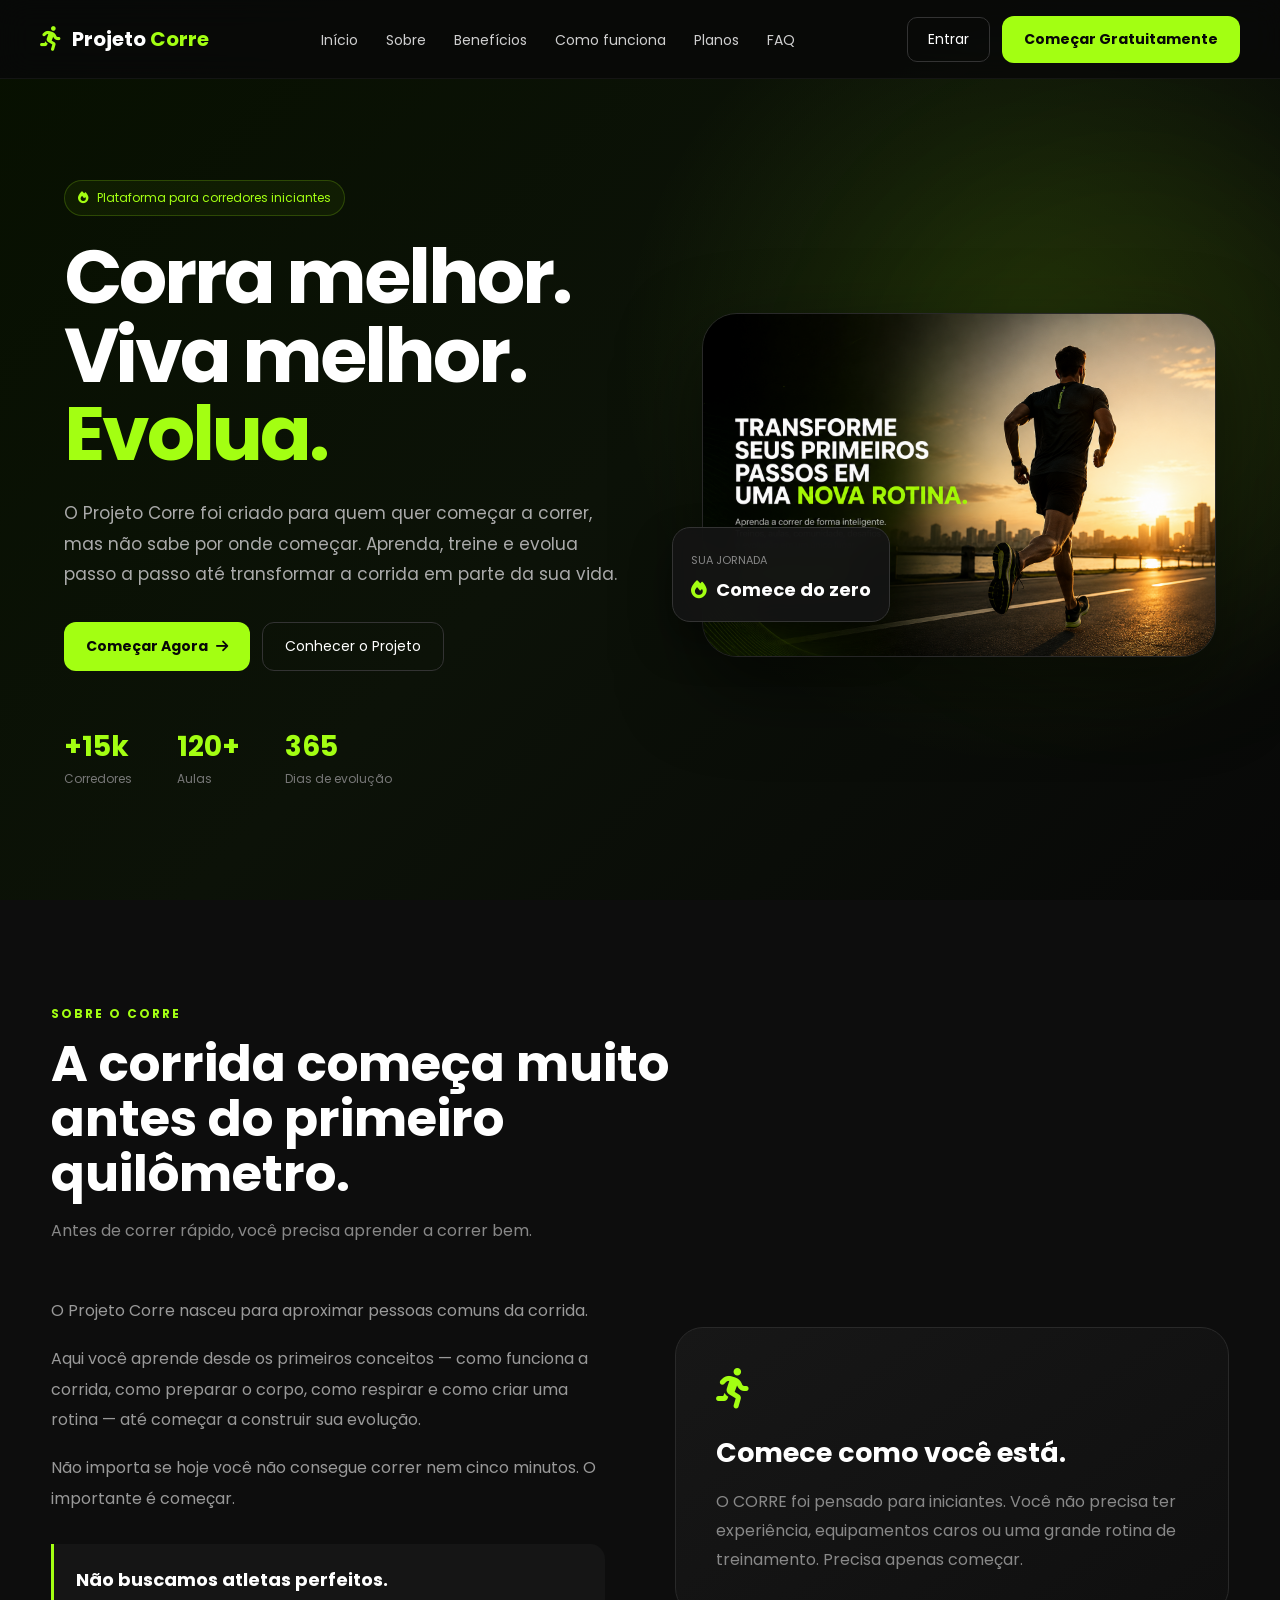
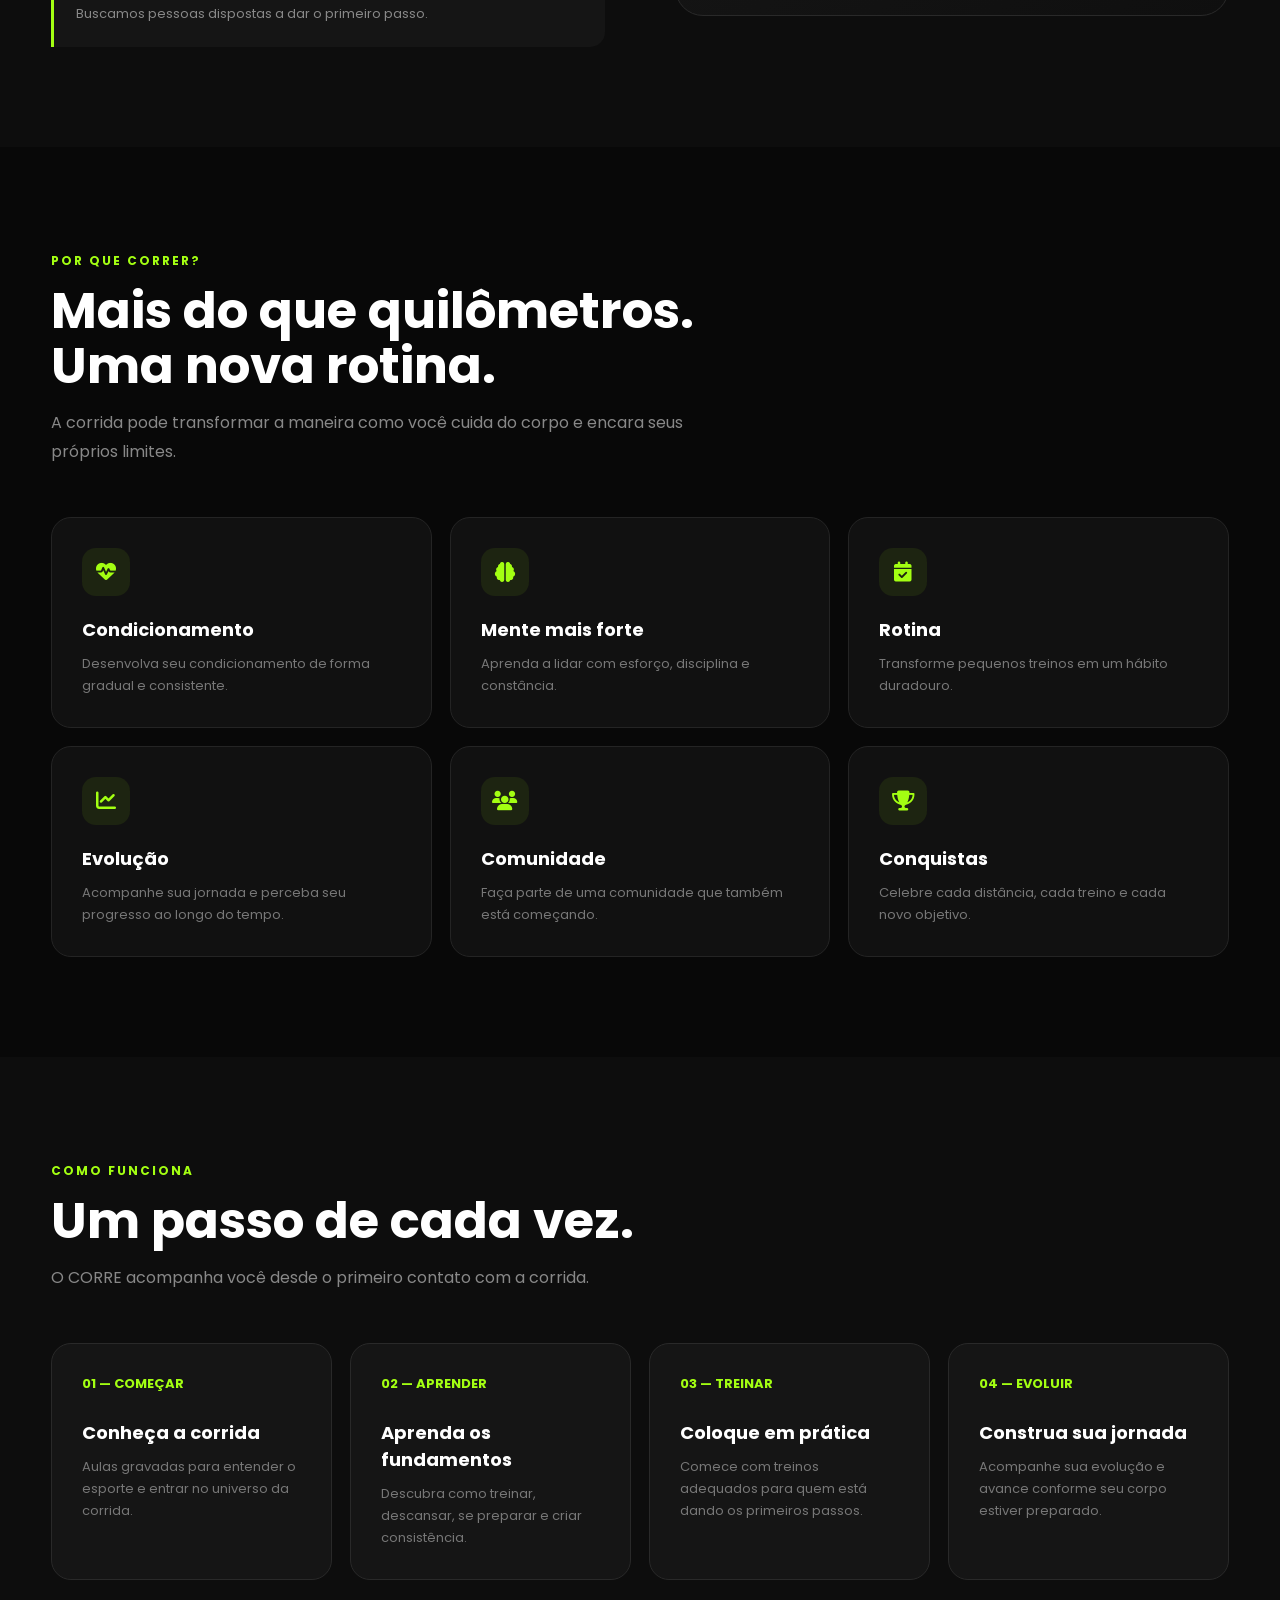
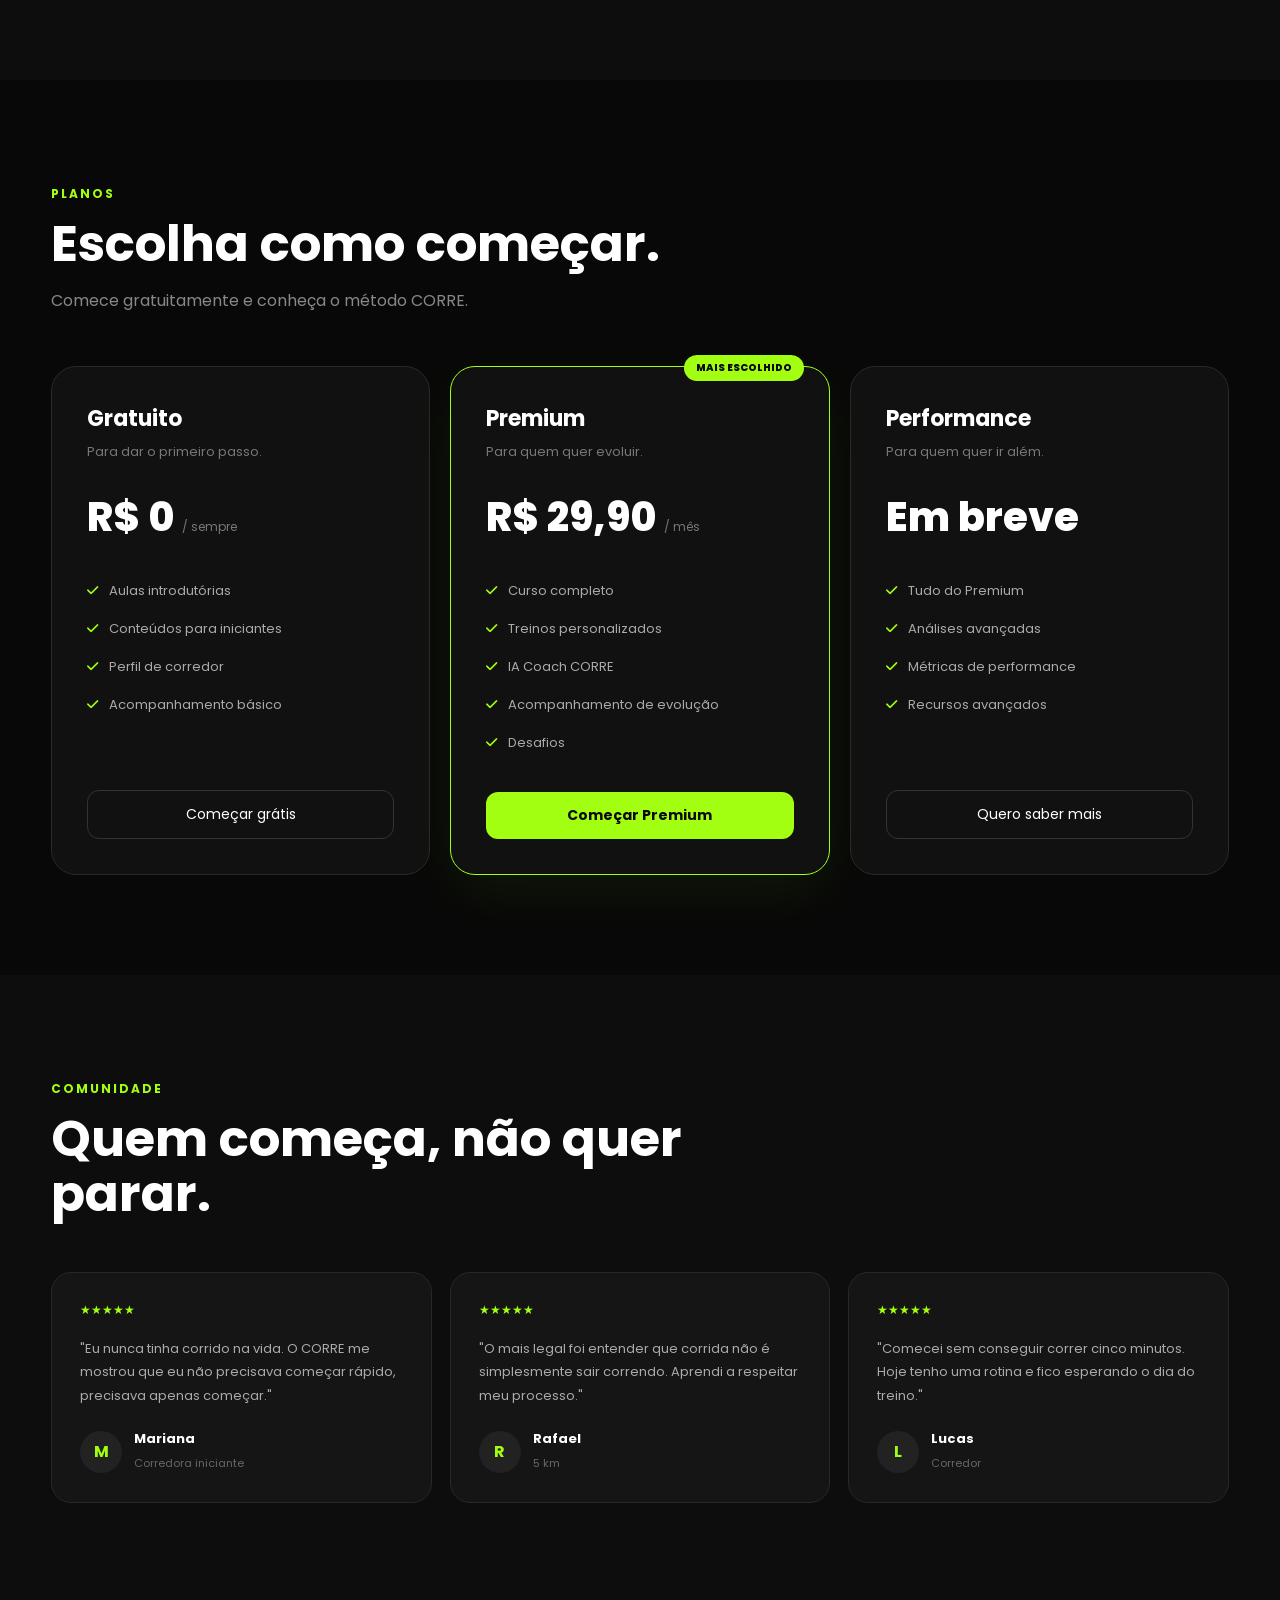
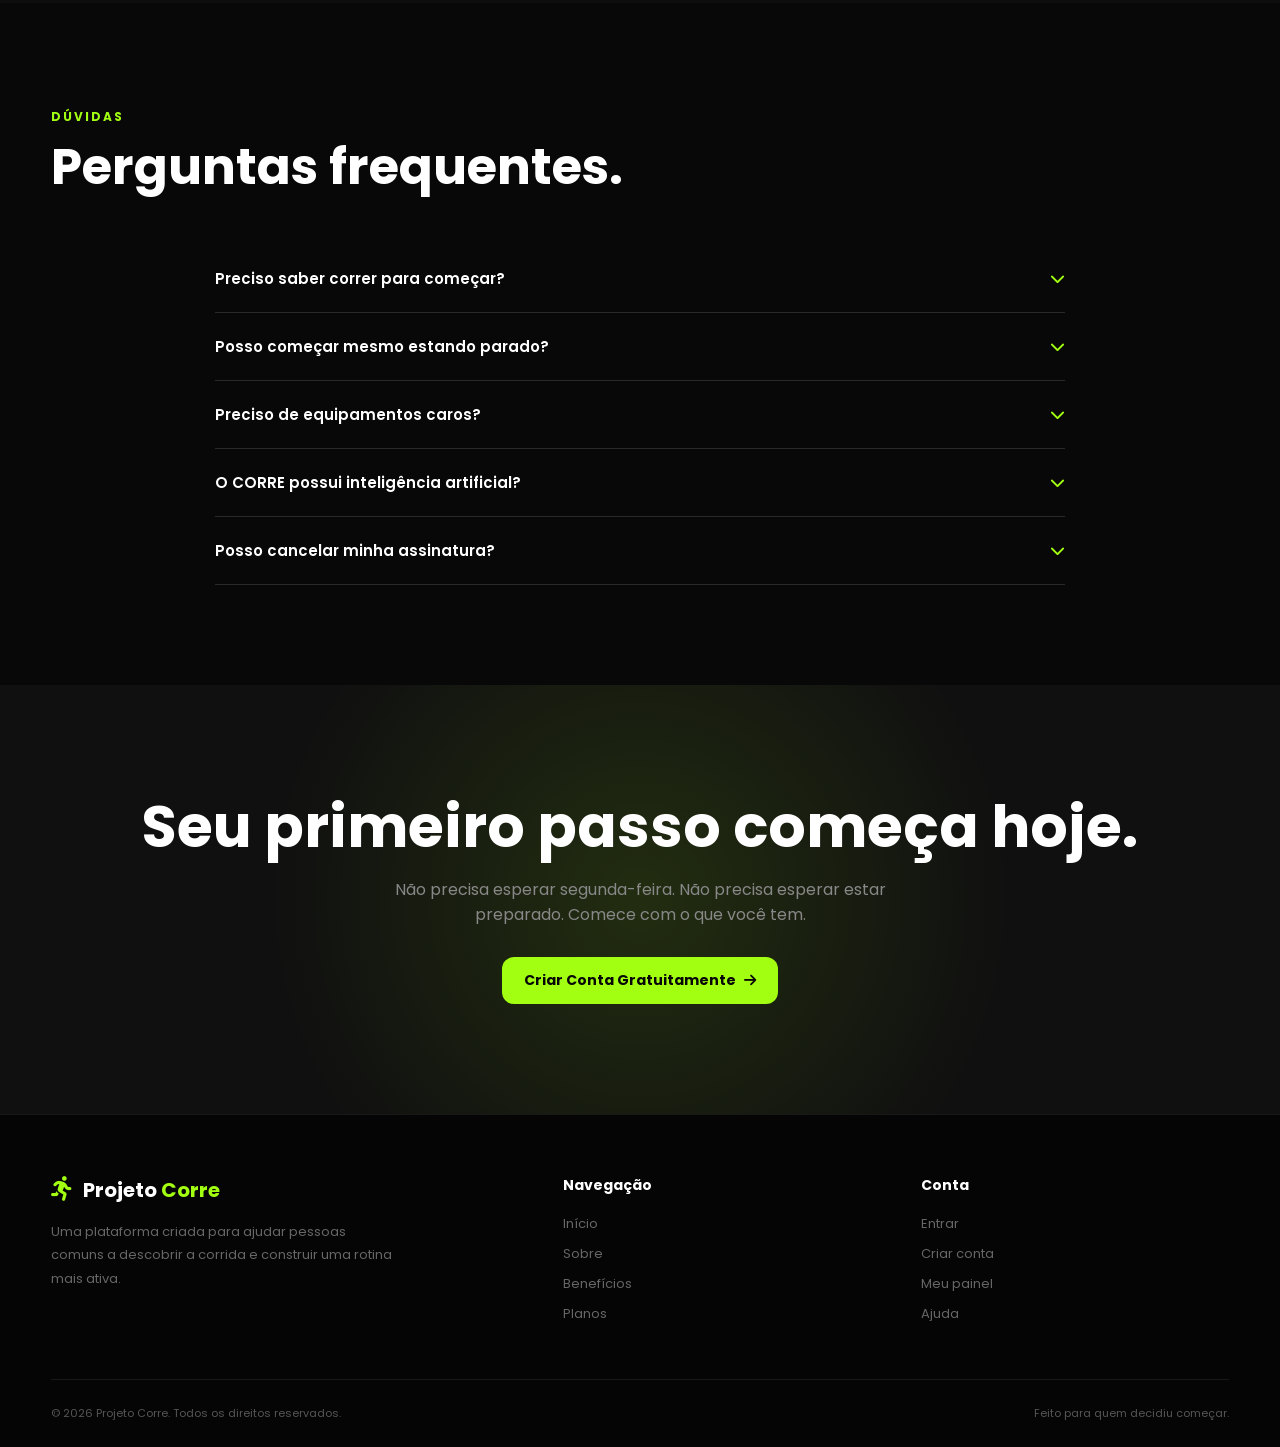
==== commit 00c56022: "ghj" ====
--- a/index.html
+++ b/index.html
@@ -3,1626 +3,1756 @@
 
 <head>
 
-<meta charset="UTF-8">
-
-<meta
-    name="viewport"
-    content="width=device-width, initial-scale=1.0">
-
-<title>Projeto Corre | Transforme sua corrida</title>
-
-<meta
-    name="description"
-    content="Aprenda a correr do zero. Treinos, aulas, desafios e evolução em um só lugar.">
-
-<link
-    rel="preconnect"
-    href="https://fonts.googleapis.com">
-
-<link
-    rel="preconnect"
-    href="https://fonts.gstatic.com"
-    crossorigin>
-
-<link
-    href="https://fonts.googleapis.com/css2?family=Poppins:wght@300;400;500;600;700;800&display=swap"
-    rel="stylesheet">
-
-<link
-    rel="stylesheet"
-    href="https://cdnjs.cloudflare.com/ajax/libs/font-awesome/6.7.2/css/all.min.css">
-
-<style>
-
-/* =====================================================
-   RESET
-===================================================== */
-
-* {
-    margin: 0;
-    padding: 0;
-    box-sizing: border-box;
-}
-
-html {
-    scroll-behavior: smooth;
-}
-
-body {
-    background: #080909;
-    color: #f5f5f5;
-    font-family: "Poppins", sans-serif;
-}
-
-a {
-    text-decoration: none;
-    color: inherit;
-}
-
-button,
-input {
-    font-family: inherit;
-}
-
-
-/* =====================================================
-   CORES
-===================================================== */
-
-:root {
-
-    --green: #c5ff3d;
-    --black: #080909;
-    --card: #111315;
-    --card2: #181b1e;
-    --border: #292d31;
-    --gray: #9ca1a7;
-    --white: #f5f5f5;
-
-}
-
-
-/* =====================================================
-   LANDING PAGE
-===================================================== */
-
-.container {
-
-    width: min(1100px, 92%);
-    margin: auto;
-
-}
-
-
-/* HEADER */
-
-header {
-
-    position: sticky;
-    top: 0;
-    z-index: 100;
-
-    background: rgba(8,9,9,.92);
-
-    backdrop-filter: blur(15px);
-
-    border-bottom: 1px solid var(--border);
-
-}
-
-
-.navbar {
-
-    width: min(1200px, 92%);
-    height: 75px;
-
-    margin: auto;
-
-    display: flex;
-    align-items: center;
-    justify-content: space-between;
-
-}
-
-
-.logo {
-
-    display: flex;
-    align-items: center;
-    gap: 10px;
-
-    font-size: 20px;
-    font-weight: 700;
-
-}
-
-
-.logo i {
-
-    color: var(--green);
-    font-size: 23px;
-
-}
-
-
-.logo strong {
-
-    color: var(--green);
-
-}
-
-
-.menu {
-
-    list-style: none;
-
-    display: flex;
-    gap: 25px;
-
-}
-
-
-.menu a {
-
-    color: #aaa;
-
-    font-size: 14px;
-
-    transition: .2s;
-
-}
-
-
-.menu a:hover {
-
-    color: var(--green);
-
-}
-
-
-.nav-buttons {
-
-    display: flex;
-    gap: 10px;
-    align-items: center;
-
-}
-
-
-.btn-primary,
-.btn-login,
-.btn-secondary {
-
-    padding: 12px 18px;
-
-    border-radius: 10px;
-
-    font-weight: 700;
-
-    display: inline-flex;
-
-    align-items: center;
-    justify-content: center;
-
-    transition: .2s;
-
-}
-
-
-.btn-primary {
-
-    background: var(--green);
-    color: #080909;
-
-}
-
-
-.btn-primary:hover {
-
-    transform: translateY(-2px);
-
-}
-
-
-.btn-login {
-
-    border: 1px solid var(--border);
-    color: white;
-
-}
-
-
-.btn-secondary {
-
-    border: 1px solid var(--border);
-    color: white;
-
-}
-
-
-.hamburger {
-
-    display: none;
-
-    cursor: pointer;
-
-}
-
-
-.hamburger span {
-
-    display: block;
-
-    width: 25px;
-    height: 3px;
-
-    background: white;
-
-    margin: 5px;
-
-}
-
-
-/* HERO */
-
-.hero {
-
-    min-height: 700px;
-
-    width: min(1200px, 92%);
-    margin: auto;
-
-    display: grid;
-
-    grid-template-columns: 1fr 1fr;
-
-    align-items: center;
-
-    gap: 50px;
-
-}
-
-
-.tag {
-
-    display: inline-block;
-
-    padding: 8px 13px;
-
-    background: #151a0d;
-
-    border: 1px solid #33451b;
-
-    color: var(--green);
-
-    border-radius: 30px;
-
-    font-size: 12px;
-
-    margin-bottom: 20px;
-
-}
-
-
-.hero h1 {
-
-    font-size: clamp(42px, 6vw, 76px);
-
-    line-height: 1.02;
-
-    letter-spacing: -3px;
-
-}
-
-
-.hero p {
-
-    color: var(--gray);
-
-    margin-top: 25px;
-
-    line-height: 1.8;
-
-    max-width: 600px;
-
-}
-
-
-.hero-buttons {
-
-    display: flex;
-
-    gap: 12px;
-
-    margin-top: 30px;
-
-}
-
-
-.hero-stats {
-
-    display: flex;
-
-    gap: 45px;
-
-    margin-top: 45px;
-
-}
-
-
-.hero-stats h2 {
-
-    color: var(--green);
-
-}
-
-
-.hero-stats p {
-
-    margin: 0;
-
-    font-size: 12px;
-
-}
-
-
-.hero-right img {
-
-    width: 100%;
-    max-height: 560px;
-
-    object-fit: contain;
-
-}
-
-
-/* SEÇÕES */
-
-section:not(.hero):not(#correApp) {
-
-    padding: 90px 0;
-
-}
-
-
-.section-header {
-
-    text-align: center;
-
-    max-width: 750px;
-
-    margin: auto auto 45px;
-
-}
-
-
-.section-header span {
-
-    color: var(--green);
-
-    font-size: 12px;
-
-    font-weight: 800;
-
-    letter-spacing: 2px;
-
-}
-
-
-.section-header h2 {
-
-    font-size: 38px;
-
-    margin: 12px 0;
-
-}
-
-
-.section-header p {
-
-    color: var(--gray);
-
-    line-height: 1.7;
-
-}
-
-
-/* BENEFÍCIOS */
-
-.benefits-grid {
-
-    display: grid;
-
-    grid-template-columns: repeat(3, 1fr);
-
-    gap: 15px;
-
-}
-
-
-.benefit-card {
-
-    background: var(--card);
-
-    border: 1px solid var(--border);
-
-    border-radius: 18px;
-
-    padding: 28px;
-
-}
-
-
-.benefit-card i {
-
-    color: var(--green);
-
-    font-size: 25px;
-
-}
-
-
-.benefit-card h3 {
-
-    margin: 15px 0 8px;
-
-}
-
-
-.benefit-card p {
-
-    color: var(--gray);
-
-    font-size: 14px;
-
-    line-height: 1.6;
-
-}
-
-
-/* COMO FUNCIONA */
-
-.steps {
-
-    display: grid;
-
-    grid-template-columns: repeat(4,1fr);
-
-    gap: 15px;
-
-}
-
-
-.step-card {
-
-    position: relative;
-
-    background: var(--card);
-
-    border: 1px solid var(--border);
-
-    border-radius: 18px;
-
-    padding: 28px;
-
-}
-
-
-.step-number {
-
-    color: var(--green);
-
-    font-weight: 800;
-
-    font-size: 12px;
-
-}
-
-
-.step-card i {
-
-    margin: 30px 0 15px;
-
-    font-size: 25px;
-
-    color: var(--green);
-
-}
-
-
-.step-card h3 {
-
-    margin-bottom: 8px;
-
-}
-
-
-.step-card p {
-
-    color: var(--gray);
-
-    font-size: 13px;
-
-    line-height: 1.6;
-
-}
-
-
-/* PLANOS */
-
-.plans-grid {
-
-    display: grid;
-
-    grid-template-columns: 1fr 1fr;
-
-    gap: 20px;
-
-    max-width: 850px;
-
-    margin: auto;
-
-}
-
-
-.plan-card {
-
-    background: var(--card);
-
-    border: 1px solid var(--border);
-
-    border-radius: 20px;
-
-    padding: 35px;
-
-}
-
-
-.plan-card h1 {
-
-    font-size: 42px;
-
-    margin: 15px 0;
-
-}
-
-
-.plan-card p {
-
-    color: var(--gray);
-
-}
-
-
-.plan-card ul {
-
-    list-style: none;
-
-    margin: 25px 0;
-
-}
-
-
-.plan-card li {
-
-    padding: 8px 0;
-
-    color: #ddd;
-
-}
-
-
-.premium {
-
-    border-color: var(--green);
-
-    position: relative;
-
-}
-
-
-.premium-tag {
-
-    position: absolute;
-
-    top: -13px;
-
-    right: 20px;
-
-    background: var(--green);
-
-    color: #080909;
-
-    padding: 5px 10px;
-
-    border-radius: 20px;
-
-    font-size: 10px;
-
-    font-weight: 800;
-
-}
-
-
-/* NÚMEROS */
-
-.numbers {
-
-    background: #101214;
-
-}
-
-
-.numbers-grid {
-
-    display: grid;
-
-    grid-template-columns: repeat(4,1fr);
-
-    text-align: center;
-
-}
-
-
-.numbers h2 {
-
-    color: var(--green);
-
-    font-size: 30px;
-
-}
-
-
-.numbers p {
-
-    color: var(--gray);
-
-}
-
-
-/* DEPOIMENTOS */
-
-.testimonial-grid {
-
-    display: grid;
-
-    grid-template-columns: repeat(3,1fr);
-
-    gap: 15px;
-
-}
-
-
-.testimonial {
-
-    background: var(--card);
-
-    border: 1px solid var(--border);
-
-    padding: 25px;
-
-    border-radius: 18px;
-
-}
-
-
-.testimonial p {
-
-    color: #ddd;
-
-    line-height: 1.7;
-
-}
-
-
-.testimonial h4 {
-
-    color: var(--green);
-
-    margin: 18px 0 8px;
-
-}
-
-
-/* FAQ */
-
-.faq {
-
-    max-width: 900px;
-
-    margin: auto;
-
-}
-
-
-.faq-item {
-
-    background: var(--card);
-
-    border: 1px solid var(--border);
-
-    border-radius: 15px;
-
-    padding: 20px;
-
-    margin: 10px 0;
-
-}
-
-
-.faq-item h3 {
-
-    margin-bottom: 7px;
-
-}
-
-
-.faq-item p {
-
-    color: var(--gray);
-
-}
-
-
-/* CTA */
-
-.cta-final {
-
-    text-align: center;
-
-}
-
-
-.cta-final h2 {
-
-    font-size: 45px;
-
-}
-
-
-.cta-final p {
-
-    color: var(--gray);
-
-    margin: 15px 0 25px;
-
-}
-
-
-/* FOOTER */
-
-footer {
-
-    border-top: 1px solid var(--border);
-
-    padding: 50px 0;
-
-}
-
-
-.footer-logo h2 span {
-
-    color: var(--green);
-
-}
-
-
-.footer-logo p {
-
-    color: var(--gray);
-
-    margin-top: 8px;
-
-}
-
-
-.footer-links {
-
-    display: flex;
-
-    gap: 20px;
-
-    margin: 25px 0;
-
-    flex-wrap: wrap;
-
-}
-
-
-.footer-links a {
-
-    color: var(--gray);
-
-}
-
-
-.copyright {
-
-    color: #666;
-
-    font-size: 12px;
-
-}
-
-
-/* =====================================================
-   CORRE APP
-===================================================== */
-
-#correApp {
-
-    display: none;
-
-    min-height: 100vh;
-
-    background: var(--black);
-
-    color: white;
-
-}
-
-
-#correApp * {
-
-    box-sizing: border-box;
-
-}
-
-
-.ca-bar {
-
-    height: 70px;
-
-    border-bottom: 1px solid var(--border);
-
-    background: rgba(8,9,9,.94);
-
-    backdrop-filter: blur(14px);
-
-    position: sticky;
-
-    top: 0;
-
-    z-index: 20;
-
-}
-
-
-.ca-inner {
-
-    max-width: 1100px;
-
-    margin: auto;
-
-    height: 100%;
-
-    padding: 0 16px;
-
-    display: flex;
-
-    align-items: center;
-
-    justify-content: space-between;
-
-}
-
-
-.ca-logo {
-
-    font-size: 24px;
-
-    font-weight: 800;
-
-}
-
-
-.ca-logo span {
-
-    color: var(--green);
-
-}
-
-
-.ca-menu {
-
-    width: 43px;
-
-    height: 43px;
-
-    border-radius: 11px;
-
-    border: 1px solid var(--border);
-
-    background: #111315;
-
-    color: white;
-
-    font-size: 20px;
-
-    cursor: pointer;
-
-}
-
-
-.ca-user {
-
-    display: flex;
-
-    align-items: center;
-
-    gap: 9px;
-
-    font-size: 13px;
-
-}
-
-
-.ca-avatar {
-
-    width: 37px;
-
-    height: 37px;
-
-    border-radius: 50%;
-
-    display: grid;
-
-    place-items: center;
-
-    background: var(--green);
-
-    color: #080909;
-
-    font-weight: 800;
-
-}
-
-
-.ca-main {
-
-    max-width: 1100px;
-
-    margin: auto;
-
-    padding: 30px 16px 70px;
-
-}
-
-
-.ca-view {
-
-    display: none;
-
-}
-
-
-.ca-view.active {
-
-    display: block;
-
-}
-
-
-.ca-ey {
-
-    color: var(--green);
-
-    font-size: 11px;
-
-    font-weight: 800;
-
-    letter-spacing: 1.5px;
-
-}
-
-
-.ca-dash {
-
-    display: flex;
-
-    justify-content: space-between;
-
-    align-items: end;
-
-    gap: 15px;
-
-    margin-bottom: 20px;
-
-}
-
-
-.ca-dash h1 {
-
-    font-size: 34px;
-
-    margin: 8px 0;
-
-}
-
-
-.ca-muted {
-
-    color: var(--gray);
-
-}
-
-
-.ca-grid2 {
-
-    display: grid;
-
-    grid-template-columns: 1.5fr 1fr;
-
-    gap: 13px;
-
-}
-
-
-.ca-card {
-
-    background: var(--card);
-
-    border: 1px solid var(--border);
-
-    border-radius: 18px;
-
-    padding: 20px;
-
-}
-
-
-.ca-card h2 {
-
-    margin: 8px 0;
-
-}
-
-
-.ca-btn {
-
-    border: 0;
-
-    border-radius: 11px;
-
-    padding: 12px 17px;
-
-    font-weight: 800;
-
-    cursor: pointer;
-
-}
-
-
-.ca-primary {
-
-    background: var(--green);
-
-    color: #080909;
-
-}
-
-
-.ca-ghost {
-
-    background: transparent;
-
-    border: 1px solid var(--border);
-
-    color: white;
-
-}
-
-
-.ca-notice {
-
-    background: var(--card2);
-
-    border: 1px solid var(--border);
-
-    border-radius: 12px;
-
-    padding: 14px;
-
-    color: #c5c9cc;
-
-    margin: 15px 0;
-
-    font-size: 13px;
-
-    line-height: 1.6;
-
-}
-
-
-.ca-stats {
-
-    display: grid;
-
-    grid-template-columns: repeat(3,1fr);
-
-    gap: 12px;
-
-    margin-top: 13px;
-
-}
-
-
-.ca-stat strong {
-
-    display: block;
-
-    font-size: 25px;
-
-    margin-top: 5px;
-
-}
-
-
-.ca-train {
-
-    min-height: 300px;
-
-    display: flex;
-
-    flex-direction: column;
-
-    justify-content: space-between;
-
-}
-
-
-.ca-lessons {
-
-    display: grid;
-
-    grid-template-columns: 1fr 1fr;
-
-    gap: 12px;
-
-}
-
-
-.ca-lesson {
-
-    display: flex;
-
-    gap: 12px;
-
-    align-items: center;
-
-    cursor: pointer;
-
-}
-
-
-.ca-num {
-
-    width: 42px;
-
-    height: 42px;
-
-    display: grid;
-
-    place-items: center;
-
-    background: var(--card2);
-
-    color: var(--green);
-
-    border-radius: 10px;
-
-    font-weight: 800;
-
-    flex: none;
-
-}
-
-
-.ca-profile input,
-.ca-chat input {
-
-    width: 100%;
-
-    padding: 13px;
-
-    background: #0b0d0e;
-
-    border: 1px solid var(--border);
-
-    border-radius: 10px;
-
-    color: white;
-
-    outline: none;
-
-}
-
-
-.ca-profile input:focus,
-.ca-chat input:focus {
-
-    border-color: var(--green);
-
-}
-
-
-.ca-chat {
-
-    height: 520px;
-
-    display: flex;
-
-    flex-direction: column;
-
-}
-
-
-.ca-msgs {
-
-    flex: 1;
-
-    overflow-y: auto;
-
-    padding: 5px;
-
-}
-
-
-.ca-msg {
-
-    max-width: 82%;
-
-    padding: 12px 14px;
-
-    border-radius: 13px;
-
-    margin: 8px 0;
-
-    font-size: 13px;
-
-    line-height: 1.5;
-
-}
-
-
-.ca-bot {
-
-    background: var(--card2);
-
-}
-
-
-.ca-me {
-
-    background: var(--green);
-
-    color: #080909;
-
-    margin-left: auto;
-
-}
-
-
-.ca-chatrow {
-
-    display: flex;
-
-    gap: 8px;
-
-}
-
-
-.ca-drawer {
-
-    display: none;
-
-    position: fixed;
-
-    inset: 0;
-
-    background: rgba(0,0,0,.75);
-
-    z-index: 50;
-
-}
-
-
-.ca-drawer.open {
-
-    display: block;
-
-}
-
-
-.ca-drawer aside {
-
-    width: min(330px,86vw);
-
-    height: 100%;
-
-    background: #101214;
-
-    padding: 20px 16px;
-
-    box-shadow: 10px 0 40px rgba(0,0,0,.4);
-
-}
-
-
-.ca-nav {
-
-    display: block;
-
-    width: 100%;
-
-    text-align: left;
-
-    border: 0;
-
-    background: transparent;
-
-    color: #a5a9ad;
-
-    padding: 13px;
-
-    border-radius: 11px;
-
-    margin: 3px 0;
-
-    font-weight: 700;
-
-    cursor: pointer;
-
-}
-
-
-.ca-nav:hover {
-
-    background: var(--card2);
-
-}
-
-
-.ca-nav.active {
-
-    background: var(--card2);
-
-    color: var(--green);
-
-}
-
-
-.ca-logout {
-
-    margin-top: 20px;
-
-    border-top: 1px solid var(--border);
-
-    padding-top: 20px;
-
-    color: #ff8d8d;
-
-}
-
-
-.ca-close {
-
-    float: right;
-
-    background: none;
-
-    border: 0;
-
-    color: #aaa;
-
-    font-size: 25px;
-
-    cursor: pointer;
-
-}
-
-
-.ca-modal {
-
-    display: none;
-
-    position: fixed;
-
-    inset: 0;
-
-    background: rgba(0,0,0,.8);
-
-    z-index: 60;
-
-    place-items: center;
-
-    padding: 18px;
-
-}
-
-
-.ca-modal.open {
-
-    display: grid;
-
-}
-
-
-.ca-modalbox {
-
-    width: min(650px,100%);
-
-    background: var(--card);
-
-    border: 1px solid var(--border);
-
-    border-radius: 18px;
-
-    padding: 25px;
-
-}
-
-
-.ca-toast {
-
-    position: fixed;
-
-    right: 15px;
-
-    bottom: 15px;
-
-    background: var(--green);
-
-    color: #080909;
-
-    padding: 13px 16px;
-
-    border-radius: 11px;
-
-    font-weight: 800;
-
-    display: none;
-
-    z-index: 100;
-
-}
-
-
-/* =====================================================
-   MOBILE
-===================================================== */
-
-@media(max-width:800px) {
-
-    .menu,
-    .nav-buttons {
-
-        display: none;
-
-    }
-
-    .hamburger {
-
-        display: block;
-
-    }
-
-    .hero {
-
-        grid-template-columns: 1fr;
-
-        padding: 60px 0;
-
-    }
-
-    .hero-right {
-
-        order: -1;
-
-    }
-
-    .hero h1 {
-
-        font-size: 48px;
-
-    }
-
-    .hero-stats {
-
-        gap: 20px;
-
-    }
-
-    .benefits-grid,
-    .steps,
-    .testimonial-grid {
-
-        grid-template-columns: 1fr;
-
-    }
-
-    .plans-grid {
-
-        grid-template-columns: 1fr;
-
-    }
-
-    .numbers-grid {
-
-        grid-template-columns: 1fr 1fr;
-
-        gap: 35px;
-
-    }
-
-    .ca-grid2 {
-
-        grid-template-columns: 1fr;
-
-    }
-
-    .ca-lessons {
-
-        grid-template-columns: 1fr;
-
-    }
-
-    .ca-dash {
-
-        flex-direction: column;
-
-        align-items: flex-start;
-
-    }
-
-}
-
-
-@media(max-width:500px) {
-
-    .hero h1 {
-
-        font-size: 40px;
-
-    }
-
-    .hero-buttons {
-
-        flex-direction: column;
-
-    }
-
-    .hero-stats {
-
-        display: grid;
-
-        grid-template-columns: repeat(3,1fr);
-
-        gap: 10px;
-
-    }
-
-    .hero-stats h2 {
-
-        font-size: 21px;
-
-    }
-
-    .section-header h2 {
-
-        font-size: 29px;
-
-    }
-
-    .ca-stats {
-
-        grid-template-columns: 1fr;
-
-    }
-
-}
-
-</style>
+    <meta charset="UTF-8">
+
+    <meta
+        name="viewport"
+        content="width=device-width, initial-scale=1.0">
+
+    <meta
+        name="description"
+        content="Projeto Corre — sua jornada para começar a correr, evoluir e transformar sua rotina.">
+
+    <meta
+        name="theme-color"
+        content="#A3FF12">
+
+    <title>Projeto Corre | Comece sua jornada</title>
+
+
+    <!-- GOOGLE FONT -->
+
+    <link
+        rel="preconnect"
+        href="https://fonts.googleapis.com">
+
+    <link
+        rel="preconnect"
+        href="https://fonts.gstatic.com"
+        crossorigin>
+
+    <link
+        href="https://fonts.googleapis.com/css2?family=Poppins:wght@300;400;500;600;700;800&display=swap"
+        rel="stylesheet">
+
+
+    <!-- FONT AWESOME -->
+
+    <link
+        rel="stylesheet"
+        href="https://cdnjs.cloudflare.com/ajax/libs/font-awesome/6.7.2/css/all.min.css">
+
+
+    <!-- CSS PRINCIPAL -->
+
+    <link
+        rel="stylesheet"
+        href="style.css">
+
+
+    <style>
+
+        /* =====================================================
+           RESET
+        ===================================================== */
+
+        * {
+            margin: 0;
+            padding: 0;
+            box-sizing: border-box;
+        }
+
+
+        html {
+            scroll-behavior: smooth;
+        }
+
+
+        body {
+
+            font-family: "Poppins", sans-serif;
+
+            background: #080808;
+
+            color: #fff;
+
+            overflow-x: hidden;
+
+        }
+
+
+        a {
+            text-decoration: none;
+            color: inherit;
+        }
+
+
+        img {
+            max-width: 100%;
+            display: block;
+        }
+
+
+        /* =====================================================
+           VARIÁVEIS
+        ===================================================== */
+
+        :root {
+
+            --green: #A3FF12;
+
+            --green-dark: #78c400;
+
+            --black: #080808;
+
+            --dark: #101010;
+
+            --dark-2: #151515;
+
+            --dark-3: #1d1d1d;
+
+            --gray: #9c9c9c;
+
+            --white: #ffffff;
+
+            --border: #292929;
+
+        }
+
+
+        /* =====================================================
+           CONTAINER
+        ===================================================== */
+
+        .container {
+
+            width: min(1180px, 92%);
+
+            margin: auto;
+
+        }
+
+
+        /* =====================================================
+           HEADER
+        ===================================================== */
+
+        header {
+
+            position: fixed;
+
+            top: 0;
+
+            left: 0;
+
+            width: 100%;
+
+            z-index: 999;
+
+            background: rgba(8, 8, 8, .88);
+
+            backdrop-filter: blur(15px);
+
+            border-bottom: 1px solid rgba(255,255,255,.05);
+
+        }
+
+
+        .navbar {
+
+            width: min(1200px, 94%);
+
+            height: 78px;
+
+            margin: auto;
+
+            display: flex;
+
+            align-items: center;
+
+            justify-content: space-between;
+
+            gap: 25px;
+
+        }
+
+
+        /* LOGO */
+
+        .logo {
+
+            display: flex;
+
+            align-items: center;
+
+            gap: 10px;
+
+            font-size: 20px;
+
+            font-weight: 700;
+
+            white-space: nowrap;
+
+        }
+
+
+        .logo i {
+
+            color: var(--green);
+
+            font-size: 25px;
+
+        }
+
+
+        .logo strong {
+
+            color: var(--green);
+
+        }
+
+
+        /* MENU */
+
+        .menu {
+
+            display: flex;
+
+            align-items: center;
+
+            gap: 28px;
+
+            list-style: none;
+
+        }
+
+
+        .menu a {
+
+            color: #cfcfcf;
+
+            font-size: 14px;
+
+            transition: .25s;
+
+        }
+
+
+        .menu a:hover {
+
+            color: var(--green);
+
+        }
+
+
+        /* BOTÕES */
+
+        .nav-buttons {
+
+            display: flex;
+
+            align-items: center;
+
+            gap: 12px;
+
+        }
+
+
+        .btn-login {
+
+            padding: 11px 20px;
+
+            border: 1px solid #333;
+
+            border-radius: 10px;
+
+            color: #fff;
+
+            font-size: 14px;
+
+            transition: .25s;
+
+        }
+
+
+        .btn-login:hover {
+
+            border-color: var(--green);
+
+            color: var(--green);
+
+        }
+
+
+        .btn-primary {
+
+            display: inline-flex;
+
+            align-items: center;
+
+            justify-content: center;
+
+            gap: 8px;
+
+            padding: 13px 22px;
+
+            border-radius: 12px;
+
+            background: var(--green);
+
+            color: #080808;
+
+            font-weight: 700;
+
+            font-size: 14px;
+
+            transition: .25s;
+
+        }
+
+
+        .btn-primary:hover {
+
+            transform: translateY(-3px);
+
+            box-shadow:
+                0 12px 30px rgba(163,255,18,.18);
+
+        }
+
+
+        .btn-secondary {
+
+            display: inline-flex;
+
+            align-items: center;
+
+            justify-content: center;
+
+            padding: 13px 22px;
+
+            border: 1px solid #333;
+
+            border-radius: 12px;
+
+            color: #fff;
+
+            font-size: 14px;
+
+            transition: .25s;
+
+        }
+
+
+        .btn-secondary:hover {
+
+            border-color: var(--green);
+
+            color: var(--green);
+
+        }
+
+
+        /* HAMBURGER */
+
+        .hamburger {
+
+            display: none;
+
+            width: 42px;
+
+            height: 42px;
+
+            border: 1px solid #333;
+
+            border-radius: 10px;
+
+            align-items: center;
+
+            justify-content: center;
+
+            flex-direction: column;
+
+            gap: 5px;
+
+            cursor: pointer;
+
+        }
+
+
+        .hamburger span {
+
+            width: 20px;
+
+            height: 2px;
+
+            background: #fff;
+
+            border-radius: 10px;
+
+        }
+
+
+        /* =====================================================
+           HERO
+        ===================================================== */
+
+        .hero {
+
+            min-height: 100vh;
+
+            padding: 150px 5% 80px;
+
+            display: grid;
+
+            grid-template-columns: 1.05fr .95fr;
+
+            align-items: center;
+
+            gap: 70px;
+
+            position: relative;
+
+            overflow: hidden;
+
+            background:
+
+                radial-gradient(
+                    circle at 80% 40%,
+                    rgba(163,255,18,.12),
+                    transparent 35%
+                ),
+
+                linear-gradient(
+                    135deg,
+                    #071000,
+                    #0c1208 50%,
+                    #080808
+                );
+
+        }
+
+
+        .hero::before {
+
+            content: "";
+
+            position: absolute;
+
+            width: 500px;
+
+            height: 500px;
+
+            border-radius: 50%;
+
+            background: rgba(163,255,18,.04);
+
+            filter: blur(80px);
+
+            right: -100px;
+
+            top: 150px;
+
+        }
+
+
+        .hero-left {
+
+            position: relative;
+
+            z-index: 2;
+
+        }
+
+
+        .tag {
+
+            display: inline-flex;
+
+            align-items: center;
+
+            gap: 8px;
+
+            padding: 8px 13px;
+
+            border: 1px solid rgba(163,255,18,.2);
+
+            border-radius: 50px;
+
+            color: var(--green);
+
+            background: rgba(163,255,18,.05);
+
+            font-size: 12px;
+
+            margin-bottom: 22px;
+
+        }
+
+
+        .hero h1 {
+
+            font-size: clamp(42px, 6vw, 76px);
+
+            line-height: 1.03;
+
+            letter-spacing: -3px;
+
+            max-width: 750px;
+
+        }
+
+
+        .hero h1 span {
+
+            color: var(--green);
+
+        }
+
+
+        .hero p {
+
+            color: #aaa;
+
+            font-size: 17px;
+
+            line-height: 1.8;
+
+            max-width: 650px;
+
+            margin-top: 25px;
+
+        }
+
+
+        .hero-buttons {
+
+            display: flex;
+
+            flex-wrap: wrap;
+
+            gap: 12px;
+
+            margin-top: 32px;
+
+        }
+
+
+        .hero-stats {
+
+            display: flex;
+
+            flex-wrap: wrap;
+
+            gap: 45px;
+
+            margin-top: 55px;
+
+        }
+
+
+        .hero-stats h2 {
+
+            color: var(--green);
+
+            font-size: 28px;
+
+        }
+
+
+        .hero-stats p {
+
+            margin: 0;
+
+            font-size: 12px;
+
+            color: #777;
+
+        }
+
+
+        /* HERO IMAGEM */
+
+        .hero-right {
+
+            position: relative;
+
+            z-index: 2;
+
+        }
+
+
+        .hero-image {
+
+            width: 100%;
+
+            max-width: 560px;
+
+            margin-left: auto;
+
+            border-radius: 35px;
+
+            border: 1px solid #292929;
+
+            box-shadow:
+
+                0 30px 80px rgba(0,0,0,.5);
+
+        }
+
+
+        .hero-card {
+
+            position: absolute;
+
+            left: -30px;
+
+            bottom: 35px;
+
+            padding: 18px;
+
+            background: rgba(20,20,20,.9);
+
+            backdrop-filter: blur(12px);
+
+            border: 1px solid #333;
+
+            border-radius: 18px;
+
+            min-width: 190px;
+
+            box-shadow: 0 20px 40px rgba(0,0,0,.4);
+
+        }
+
+
+        .hero-card small {
+
+            color: #888;
+
+            font-size: 11px;
+
+        }
+
+
+        .hero-card strong {
+
+            display: block;
+
+            margin-top: 5px;
+
+            font-size: 18px;
+
+        }
+
+
+        .hero-card i {
+
+            color: var(--green);
+
+            margin-right: 5px;
+
+        }
+
+
+        /* =====================================================
+           SEÇÃO
+        ===================================================== */
+
+        section {
+
+            padding: 100px 0;
+
+        }
+
+
+        .section-title {
+
+            max-width: 700px;
+
+            margin-bottom: 50px;
+
+        }
+
+
+        .section-title span {
+
+            color: var(--green);
+
+            font-size: 12px;
+
+            font-weight: 700;
+
+            text-transform: uppercase;
+
+            letter-spacing: 2px;
+
+        }
+
+
+        .section-title h2 {
+
+            margin-top: 12px;
+
+            font-size: clamp(32px, 4vw, 50px);
+
+            line-height: 1.1;
+
+        }
+
+
+        .section-title p {
+
+            color: #888;
+
+            line-height: 1.8;
+
+            margin-top: 15px;
+
+        }
+
+
+        /* =====================================================
+           SOBRE
+        ===================================================== */
+
+        .about {
+
+            background: #0d0d0d;
+
+        }
+
+
+        .about-grid {
+
+            display: grid;
+
+            grid-template-columns: 1fr 1fr;
+
+            gap: 70px;
+
+            align-items: center;
+
+        }
+
+
+        .about-text p {
+
+            color: #999;
+
+            line-height: 1.9;
+
+            margin-bottom: 18px;
+
+        }
+
+
+        .about-highlight {
+
+            margin-top: 30px;
+
+            padding: 22px;
+
+            border-left: 3px solid var(--green);
+
+            background: #151515;
+
+            border-radius: 0 15px 15px 0;
+
+        }
+
+
+        .about-highlight strong {
+
+            display: block;
+
+            font-size: 18px;
+
+            margin-bottom: 7px;
+
+        }
+
+
+        .about-highlight span {
+
+            color: #888;
+
+            font-size: 13px;
+
+        }
+
+
+        .about-box {
+
+            padding: 40px;
+
+            border-radius: 28px;
+
+            background:
+
+                linear-gradient(
+                    145deg,
+                    #171717,
+                    #0f0f0f
+                );
+
+            border: 1px solid #292929;
+
+        }
+
+
+        .about-box i {
+
+            color: var(--green);
+
+            font-size: 40px;
+
+            margin-bottom: 25px;
+
+        }
+
+
+        .about-box h3 {
+
+            font-size: 27px;
+
+            margin-bottom: 15px;
+
+        }
+
+
+        .about-box p {
+
+            color: #888;
+
+            line-height: 1.8;
+
+        }
+
+
+        /* =====================================================
+           BENEFÍCIOS
+        ===================================================== */
+
+        .benefits {
+
+            background: #080808;
+
+        }
+
+
+        .benefits-grid {
+
+            display: grid;
+
+            grid-template-columns:
+                repeat(3, 1fr);
+
+            gap: 18px;
+
+        }
+
+
+        .benefit-card {
+
+            padding: 30px;
+
+            background: #111;
+
+            border: 1px solid #242424;
+
+            border-radius: 20px;
+
+            transition: .3s;
+
+        }
+
+
+        .benefit-card:hover {
+
+            transform: translateY(-6px);
+
+            border-color: rgba(163,255,18,.35);
+
+        }
+
+
+        .benefit-icon {
+
+            width: 48px;
+
+            height: 48px;
+
+            display: flex;
+
+            align-items: center;
+
+            justify-content: center;
+
+            border-radius: 14px;
+
+            background: rgba(163,255,18,.08);
+
+            color: var(--green);
+
+            font-size: 20px;
+
+            margin-bottom: 20px;
+
+        }
+
+
+        .benefit-card h3 {
+
+            margin-bottom: 10px;
+
+            font-size: 18px;
+
+        }
+
+
+        .benefit-card p {
+
+            color: #777;
+
+            font-size: 13px;
+
+            line-height: 1.7;
+
+        }
+
+
+        /* =====================================================
+           COMO FUNCIONA
+        ===================================================== */
+
+        .steps {
+
+            background: #0d0d0d;
+
+        }
+
+
+        .steps-grid {
+
+            display: grid;
+
+            grid-template-columns:
+                repeat(4, 1fr);
+
+            gap: 18px;
+
+        }
+
+
+        .step {
+
+            position: relative;
+
+            padding: 30px;
+
+            background: #151515;
+
+            border-radius: 20px;
+
+            border: 1px solid #292929;
+
+        }
+
+
+        .step-number {
+
+            color: var(--green);
+
+            font-size: 13px;
+
+            font-weight: 700;
+
+            margin-bottom: 25px;
+
+        }
+
+
+        .step h3 {
+
+            font-size: 18px;
+
+            margin-bottom: 10px;
+
+        }
+
+
+        .step p {
+
+            color: #777;
+
+            font-size: 13px;
+
+            line-height: 1.7;
+
+        }
+
+
+        /* =====================================================
+           PLANOS
+        ===================================================== */
+
+        .plans {
+
+            background: #080808;
+
+        }
+
+
+        .plans-grid {
+
+            display: grid;
+
+            grid-template-columns:
+                repeat(3, 1fr);
+
+            gap: 20px;
+
+            align-items: stretch;
+
+        }
+
+
+        .plan {
+
+            padding: 35px;
+
+            border: 1px solid #292929;
+
+            border-radius: 25px;
+
+            background: #111;
+
+            display: flex;
+
+            flex-direction: column;
+
+        }
+
+
+        .plan.featured {
+
+            border-color: var(--green);
+
+            position: relative;
+
+            box-shadow:
+                0 20px 60px rgba(163,255,18,.06);
+
+        }
+
+
+        .plan-badge {
+
+            position: absolute;
+
+            top: -12px;
+
+            right: 25px;
+
+            padding: 5px 12px;
+
+            border-radius: 20px;
+
+            background: var(--green);
+
+            color: #080808;
+
+            font-size: 10px;
+
+            font-weight: 800;
+
+        }
+
+
+        .plan h3 {
+
+            font-size: 22px;
+
+        }
+
+
+        .plan-description {
+
+            color: #777;
+
+            font-size: 13px;
+
+            margin-top: 7px;
+
+        }
+
+
+        .price {
+
+            font-size: 40px;
+
+            font-weight: 800;
+
+            margin: 25px 0;
+
+        }
+
+
+        .price small {
+
+            color: #777;
+
+            font-size: 12px;
+
+            font-weight: 400;
+
+        }
+
+
+        .plan ul {
+
+            list-style: none;
+
+            margin-bottom: 30px;
+
+            flex: 1;
+
+        }
+
+
+        .plan li {
+
+            color: #aaa;
+
+            font-size: 13px;
+
+            padding: 9px 0;
+
+        }
+
+
+        .plan li i {
+
+            color: var(--green);
+
+            margin-right: 8px;
+
+        }
+
+
+        .plan .btn-primary,
+        .plan .btn-secondary {
+
+            width: 100%;
+
+        }
+
+
+        /* =====================================================
+           DEPOIMENTOS
+        ===================================================== */
+
+        .testimonials {
+
+            background: #0d0d0d;
+
+        }
+
+
+        .testimonials-grid {
+
+            display: grid;
+
+            grid-template-columns:
+                repeat(3, 1fr);
+
+            gap: 18px;
+
+        }
+
+
+        .testimonial {
+
+            padding: 28px;
+
+            background: #151515;
+
+            border: 1px solid #282828;
+
+            border-radius: 20px;
+
+        }
+
+
+        .stars {
+
+            color: var(--green);
+
+            font-size: 12px;
+
+            margin-bottom: 18px;
+
+        }
+
+
+        .testimonial p {
+
+            color: #aaa;
+
+            line-height: 1.8;
+
+            font-size: 13px;
+
+        }
+
+
+        .person {
+
+            display: flex;
+
+            align-items: center;
+
+            gap: 12px;
+
+            margin-top: 22px;
+
+        }
+
+
+        .avatar {
+
+            width: 42px;
+
+            height: 42px;
+
+            display: flex;
+
+            align-items: center;
+
+            justify-content: center;
+
+            border-radius: 50%;
+
+            background: #222;
+
+            color: var(--green);
+
+            font-weight: 700;
+
+        }
+
+
+        .person strong {
+
+            display: block;
+
+            font-size: 13px;
+
+        }
+
+
+        .person span {
+
+            color: #666;
+
+            font-size: 11px;
+
+        }
+
+
+        /* =====================================================
+           FAQ
+        ===================================================== */
+
+        .faq {
+
+            background: #080808;
+
+        }
+
+
+        .faq-list {
+
+            max-width: 850px;
+
+            margin: auto;
+
+        }
+
+
+        .faq-item {
+
+            border-bottom: 1px solid #292929;
+
+        }
+
+
+        .faq-question {
+
+            width: 100%;
+
+            padding: 22px 0;
+
+            display: flex;
+
+            justify-content: space-between;
+
+            align-items: center;
+
+            background: none;
+
+            border: none;
+
+            color: #fff;
+
+            text-align: left;
+
+            font-family: inherit;
+
+            font-size: 15px;
+
+            font-weight: 600;
+
+            cursor: pointer;
+
+        }
+
+
+        .faq-question i {
+
+            color: var(--green);
+
+            transition: .3s;
+
+        }
+
+
+        .faq-answer {
+
+            max-height: 0;
+
+            overflow: hidden;
+
+            transition: .3s;
+
+        }
+
+
+        .faq-answer p {
+
+            color: #777;
+
+            font-size: 13px;
+
+            line-height: 1.8;
+
+            padding-bottom: 20px;
+
+        }
+
+
+        .faq-item.active
+        .faq-answer {
+
+            max-height: 300px;
+
+        }
+
+
+        .faq-item.active
+        .faq-question i {
+
+            transform: rotate(180deg);
+
+        }
+
+
+        /* =====================================================
+           CTA
+        ===================================================== */
+
+        .cta-final {
+
+            padding: 110px 0;
+
+            text-align: center;
+
+            background:
+
+                radial-gradient(
+                    circle,
+                    rgba(163,255,18,.12),
+                    transparent 55%
+                ),
+
+                #101010;
+
+        }
+
+
+        .cta-final h2 {
+
+            font-size: clamp(35px, 5vw, 58px);
+
+            line-height: 1.1;
+
+        }
+
+
+        .cta-final p {
+
+            color: #888;
+
+            margin: 18px auto 30px;
+
+            max-width: 550px;
+
+        }
+
+
+        /* =====================================================
+           FOOTER
+        ===================================================== */
+
+        footer {
+
+            padding: 60px 0 25px;
+
+            background: #050505;
+
+            border-top: 1px solid #181818;
+
+        }
+
+
+        .footer-grid {
+
+            display: grid;
+
+            grid-template-columns:
+                1.5fr 1fr 1fr;
+
+            gap: 50px;
+
+            padding-bottom: 45px;
+
+        }
+
+
+        .footer-brand p {
+
+            color: #666;
+
+            max-width: 350px;
+
+            font-size: 13px;
+
+            line-height: 1.8;
+
+            margin-top: 15px;
+
+        }
+
+
+        .footer-column h4 {
+
+            font-size: 14px;
+
+            margin-bottom: 18px;
+
+        }
+
+
+        .footer-column a {
+
+            display: block;
+
+            color: #666;
+
+            font-size: 13px;
+
+            margin: 10px 0;
+
+            transition: .2s;
+
+        }
+
+
+        .footer-column a:hover {
+
+            color: var(--green);
+
+        }
+
+
+        .footer-bottom {
+
+            padding-top: 25px;
+
+            border-top: 1px solid #181818;
+
+            display: flex;
+
+            justify-content: space-between;
+
+            gap: 20px;
+
+            color: #555;
+
+            font-size: 11px;
+
+        }
+
+
+        /* =====================================================
+           MENU MOBILE
+        ===================================================== */
+
+        .mobile-menu {
+
+            display: none;
+
+            position: fixed;
+
+            top: 78px;
+
+            left: 0;
+
+            width: 100%;
+
+            background: rgba(10,10,10,.98);
+
+            border-bottom: 1px solid #292929;
+
+            padding: 20px;
+
+            z-index: 998;
+
+        }
+
+
+        .mobile-menu.active {
+
+            display: block;
+
+        }
+
+
+        .mobile-menu a {
+
+            display: block;
+
+            padding: 14px 10px;
+
+            border-bottom: 1px solid #202020;
+
+            color: #ddd;
+
+        }
+
+
+        .mobile-menu a:hover {
+
+            color: var(--green);
+
+        }
+
+
+        .mobile-buttons {
+
+            display: grid;
+
+            gap: 10px;
+
+            margin-top: 15px;
+
+        }
+
+
+        /* =====================================================
+           RESPONSIVO
+        ===================================================== */
+
+        @media(max-width: 950px) {
+
+            .menu,
+            .nav-buttons {
+
+                display: none;
+
+            }
+
+
+            .hamburger {
+
+                display: flex;
+
+            }
+
+
+            .hero {
+
+                grid-template-columns: 1fr;
+
+                padding-top: 130px;
+
+            }
+
+
+            .hero-right {
+
+                max-width: 600px;
+
+                margin: auto;
+
+            }
+
+
+            .about-grid {
+
+                grid-template-columns: 1fr;
+
+            }
+
+
+            .benefits-grid {
+
+                grid-template-columns:
+                    repeat(2, 1fr);
+
+            }
+
+
+            .steps-grid {
+
+                grid-template-columns:
+                    repeat(2, 1fr);
+
+            }
+
+
+            .plans-grid {
+
+                grid-template-columns: 1fr;
+
+                max-width: 500px;
+
+                margin: auto;
+
+            }
+
+
+            .testimonials-grid {
+
+                grid-template-columns: 1fr;
+
+            }
+
+        }
+
+
+        @media(max-width: 600px) {
+
+            section {
+
+                padding: 75px 0;
+
+            }
+
+
+            .hero {
+
+                padding-left: 5%;
+
+                padding-right: 5%;
+
+                gap: 45px;
+
+            }
+
+
+            .hero h1 {
+
+                font-size: 43px;
+
+                letter-spacing: -2px;
+
+            }
+
+
+            .hero p {
+
+                font-size: 14px;
+
+            }
+
+
+            .hero-stats {
+
+                gap: 25px;
+
+                margin-top: 40px;
+
+            }
+
+
+            .hero-stats h2 {
+
+                font-size: 23px;
+
+            }
+
+
+            .hero-card {
+
+                left: 10px;
+
+                bottom: 15px;
+
+            }
+
+
+            .benefits-grid,
+            .steps-grid {
+
+                grid-template-columns: 1fr;
+
+            }
+
+
+            .footer-grid {
+
+                grid-template-columns: 1fr;
+
+                gap: 30px;
+
+            }
+
+
+            .footer-bottom {
+
+                flex-direction: column;
+
+            }
+
+
+            .hero-buttons {
+
+                flex-direction: column;
+
+            }
+
+
+            .hero-buttons a {
+
+                width: 100%;
+
+            }
+
+        }
+
+    </style>
 
 </head>
 
@@ -1630,3063 +1760,1657 @@
 <body>
 
 
-<!-- =====================================================
-     LANDING PAGE
-===================================================== -->
-
-
-<header>
-
-<nav class="navbar">
-
-<a
-    href="#inicio"
-    class="logo">
-
-<i class="fa-solid fa-person-running"></i>
-
-<span>
-Projeto <strong>Corre</strong>
-</span>
-
-</a>
-
-
-<ul class="menu">
-
-<li>
-<a href="#inicio">
-Início
-</a>
-</li>
-
-<li>
-<a href="#sobre">
-Sobre
-</a>
-</li>
-
-<li>
-<a href="#beneficios">
-Benefícios
-</a>
-</li>
-
-<li>
-<a href="#planos">
-Planos
-</a>
-</li>
-
-<li>
-<a href="#depoimentos">
-Depoimentos
-</a>
-</li>
-
-<li>
-<a href="#faq">
-FAQ
-</a>
-</li>
-
-</ul>
-
-
-<div class="nav-buttons">
-
-<a
-    href="#"
-    class="btn-login"
-    onclick="abrirLogin(event)">
-
-Entrar
-
-</a>
-
-<a
-    href="#"
-    class="btn-primary"
-    onclick="abrirCadastro(event)">
-
-Começar Gratuitamente
-
-</a>
-
-</div>
-
-
-<div
-    class="hamburger"
-    onclick="toggleMenu()">
-
-<span></span>
-<span></span>
-<span></span>
-
-</div>
-
-</nav>
-
-</header>
-
-
-
-<!-- HERO -->
-
-<section
-    class="hero"
-    id="inicio">
-
-
-<div class="hero-left">
-
-
-<div class="tag">
-
-🔥 Plataforma para corredores iniciantes
-
-</div>
-
-
-<h1>
-
-Corra melhor.<br>
-
-Viva melhor.<br>
-
-Evolua um passo de cada vez.
-
-</h1>
-
-
-<p>
-
-O Projeto Corre foi criado para mostrar
-que qualquer pessoa pode correr.
-
-Mesmo sem experiência.
-
-Mesmo com pouco tempo.
-
-Mesmo começando do zero.
-
-</p>
-
-
-<div class="hero-buttons">
-
-<a
-    href="#"
-    class="btn-primary"
-    onclick="abrirCadastro(event)">
-
-Começar Agora
-
-</a>
-
-
-<a
-    href="#sobre"
-    class="btn-secondary">
-
-Conhecer o Projeto
-
-</a>
-
-</div>
-
-
-<div class="hero-stats">
-
-<div>
-
-<h2>+15k</h2>
-
-<p>Corredores</p>
-
-</div>
-
-
-<div>
-
-<h2>120+</h2>
-
-<p>Vídeo Aulas</p>
-
-</div>
-
-
-<div>
-
-<h2>365</h2>
-
-<p>Dias de Evolução</p>
-
-</div>
-
-</div>
-
-
-</div>
-
-
-<div class="hero-right">
-
-<img
-    src="28A4A849-09AD-460A-8E83-ABF14DE059E6.png"
-    alt="Projeto Corre">
-
-</div>
-
-
-</section>
-
-
-
-<!-- SOBRE -->
-
-<section
-    class="about"
-    id="sobre">
-
-<div class="container">
-
-<div class="section-header">
-
-<span>
-QUEM SOMOS
-</span>
-
-<h2>
-
-Muito mais que um aplicativo.
-
-Uma comunidade para transformar vidas.
-
-</h2>
-
-<p>
-
-O Projeto Corre nasceu para ensinar pessoas
-comuns a correrem com segurança, técnica e motivação.
-
-Aqui você encontra treinos, aulas, desafios,
-acompanhamento e uma comunidade pronta
-para evoluir junto.
-
-</p>
-
-</div>
-
-</div>
-
-</section>
-
-
-
-<!-- BENEFÍCIOS -->
-
-<section id="beneficios">
-
-<div class="container">
-
-<div class="section-header">
-
-<span>
-BENEFÍCIOS
-</span>
-
-<h2>
-Tudo que você precisa em um único lugar.
-</h2>
-
-</div>
-
-
-<div class="benefits-grid">
-
-
-<div class="benefit-card">
-
-<i class="fa-solid fa-heart-pulse"></i>
-
-<h3>
-Mais Saúde
-</h3>
-
-<p>
-Melhore seu condicionamento físico
-e qualidade de vida.
-</p>
-
-</div>
-
-
-<div class="benefit-card">
-
-<i class="fa-solid fa-person-running"></i>
-
-<h3>
-Treinos Inteligentes
-</h3>
-
-<p>
-Treinos adaptados ao seu nível.
-</p>
-
-</div>
-
-
-<div class="benefit-card">
-
-<i class="fa-solid fa-video"></i>
-
-<h3>
-Vídeo Aulas
-</h3>
-
-<p>
-Aprenda técnica, postura e respiração.
-</p>
-
-</div>
-
-
-<div class="benefit-card">
-
-<i class="fa-solid fa-chart-line"></i>
-
-<h3>
-Evolução
-</h3>
-
-<p>
-Acompanhe cada quilômetro percorrido.
-</p>
-
-</div>
-
-
-<div class="benefit-card">
-
-<i class="fa-solid fa-users"></i>
-
-<h3>
-Comunidade
-</h3>
-
-<p>
-Treine junto com milhares de corredores.
-</p>
-
-</div>
-
-
-<div class="benefit-card">
-
-<i class="fa-solid fa-trophy"></i>
-
-<h3>
-Desafios
-</h3>
-
-<p>
-Ganhe medalhas e complete objetivos.
-</p>
-
-</div>
-
-
-</div>
-
-</div>
-
-</section>
-
-
-
-<!-- COMO FUNCIONA -->
-
-<section id="funciona">
-
-<div class="container">
-
-<div class="section-header">
-
-<span>
-COMO FUNCIONA
-</span>
-
-<h2>
-Comece sua evolução em apenas 4 passos
-</h2>
-
-<p>
-Criamos um método simples para que qualquer pessoa
-consiga iniciar na corrida com segurança e constância.
-</p>
-
-</div>
-
-
-<div class="steps">
-
-
-<div class="step-card">
-
-<div class="step-number">
-01
-</div>
-
-<i class="fa-solid fa-user-plus"></i>
-
-<h3>
-Crie sua conta
-</h3>
-
-<p>
-Cadastre-se gratuitamente e personalize
-seu perfil de atleta.
-</p>
-
-</div>
-
-
-<div class="step-card">
-
-<div class="step-number">
-02
-</div>
-
-<i class="fa-solid fa-person-running"></i>
-
-<h3>
-Escolha seu objetivo
-</h3>
-
-<p>
-5 km, 10 km, condicionamento
-ou simplesmente começar.
-</p>
-
-</div>
-
-
-<div class="step-card">
-
-<div class="step-number">
-03
-</div>
-
-<i class="fa-solid fa-book-open"></i>
-
-<h3>
-Aprenda
-</h3>
-
-<p>
-Assista às aulas e siga os treinos
-elaborados para o seu nível.
-</p>
-
-</div>
-
-
-<div class="step-card">
-
-<div class="step-number">
-04
-</div>
-
-<i class="fa-solid fa-medal"></i>
-
-<h3>
-Evolua
-</h3>
-
-<p>
-Complete desafios, acompanhe suas
-estatísticas e conquiste medalhas.
-</p>
-
-</div>
-
-
-</div>
-
-</div>
-
-</section>
-
-
-
-<!-- PLANOS -->
-
-<section
-    class="plans"
-    id="planos">
-
-<div class="container">
-
-<div class="section-header">
-
-<span>
-PLANOS
-</span>
-
-<h2>
-Escolha como deseja evoluir
-</h2>
-
-<p>
-Você pode começar gratuitamente
-e evoluir para o Premium quando quiser.
-</p>
-
-</div>
-
-
-<div class="plans-grid">
-
-
-<div class="plan-card">
-
-<h3>
-Gratuito
-</h3>
-
-<h1>
-R$ 0
-</h1>
-
-<p>
-Para quem está começando.
-</p>
-
-<ul>
-
-<li>
-✔ Treinos básicos
-</li>
-
-<li>
-✔ Comunidade
-</li>
-
-<li>
-✔ Desafios mensais
-</li>
-
-<li>
-✔ Registro de corridas
-</li>
-
-</ul>
-
-
-<a
-    href="#"
-    class="btn-primary"
-    onclick="abrirCadastro(event)">
-
-Começar Agora
-
-</a>
-
-</div>
-
-
-
-<div class="plan-card premium">
-
-<div class="premium-tag">
-MAIS ESCOLHIDO
-</div>
-
-<h3>
-Premium
-</h3>
-
-<h1>
-R$ 29,90
-</h1>
-
-<p>
-por mês
-</p>
-
-<ul>
-
-<li>
-✔ Todos os cursos
-</li>
-
-<li>
-✔ Vídeos exclusivos
-</li>
-
-<li>
-✔ Planilhas de treino
-</li>
-
-<li>
-✔ Dashboard completo
-</li>
-
-<li>
-✔ Certificados
-</li>
-
-<li>
-✔ Suporte prioritário
-</li>
-
-</ul>
-
-
-<a
-    href="#"
-    class="btn-primary"
-    onclick="abrirCadastro(event)">
-
-Assinar Premium
-
-</a>
-
-</div>
-
-
-</div>
-
-</div>
-
-</section>
-
-
-
-<!-- NÚMEROS -->
-
-<section class="numbers">
-
-<div class="container">
-
-<div class="numbers-grid">
-
-<div>
-
-<h2>
-15.000+
-</h2>
-
-<p>
-Corredores
-</p>
-
-</div>
-
-
-<div>
-
-<h2>
-500.000 km
-</h2>
-
-<p>
-Percorridos
-</p>
-
-</div>
-
-
-<div>
-
-<h2>
-120+
-</h2>
-
-<p>
-Vídeo Aulas
-</p>
-
-</div>
-
-
-<div>
-
-<h2>
-98%
-</h2>
-
-<p>
-Satisfação
-</p>
-
-</div>
-
-</div>
-
-</div>
-
-</section>
-
-
-
-<!-- DEPOIMENTOS -->
-
-<section
-    class="testimonials"
-    id="depoimentos">
-
-<div class="container">
-
-<div class="section-header">
-
-<span>
-DEPOIMENTOS
-</span>
-
-<h2>
-Histórias que inspiram
-</h2>
-
-</div>
-
-
-<div class="testimonial-grid">
-
-
-<div class="testimonial">
-
-<p>
-"Comecei sem conseguir correr 500 metros.
-Hoje completei meus primeiros 10 km."
-</p>
-
-<h4>
-★★★★★
-</h4>
-
-<strong>
-Lucas M.
-</strong>
-
-</div>
-
-
-<div class="testimonial">
-
-<p>
-"As aulas mudaram completamente
-minha forma de correr."
-</p>
-
-<h4>
-★★★★★
-</h4>
-
-<strong>
-Amanda S.
-</strong>
-
-</div>
-
-
-<div class="testimonial">
-
-<p>
-"O Projeto Corre me fez criar uma rotina
-saudável sem pressão."
-</p>
-
-<h4>
-★★★★★
-</h4>
-
-<strong>
-Carlos R.
-</strong>
-
-</div>
-
-
-</div>
-
-</div>
-
-</section>
-
-
-
-<!-- FAQ -->
-
-<section
-    class="faq"
-    id="faq">
-
-<div class="container">
-
-<div class="section-header">
-
-<span>
-DÚVIDAS
-</span>
-
-<h2>
-Perguntas Frequentes
-</h2>
-
-</div>
-
-
-<div class="faq-item">
-
-<h3>
-Preciso ter experiência?
-</h3>
-
-<p>
-Não. O Projeto Corre foi criado
-principalmente para iniciantes.
-</p>
-
-</div>
-
-
-<div class="faq-item">
-
-<h3>
-Existe versão gratuita?
-</h3>
-
-<p>
-Sim. Você pode começar gratuitamente
-e evoluir quando desejar.
-</p>
-
-</div>
-
-
-<div class="faq-item">
-
-<h3>
-Posso acessar pelo celular?
-</h3>
-
-<p>
-Sim. Todo o sistema foi pensado
-para funcionar no celular.
-</p>
-
-</div>
-
-
-</div>
-
-</section>
-
-
-
-<!-- CTA -->
-
-<section class="cta-final">
-
-<div class="container">
-
-<h2>
-Seu primeiro passo começa hoje.
-</h2>
-
-<p>
-Junte-se ao Projeto Corre e transforme sua rotina.
-</p>
-
-<a
-    href="#"
-    class="btn-primary"
-    onclick="abrirCadastro(event)">
-
-Criar Conta Gratuitamente
-
-</a>
-
-</div>
-
-</section>
-
-
-
-<!-- FOOTER -->
-
-<footer>
-
-<div class="container">
-
-<div class="footer-logo">
-
-<h2>
-Projeto <span>Corre</span>
-</h2>
-
-<p>
-Treine. Evolua. Inspire.
-</p>
-
-</div>
-
-
-<div class="footer-links">
-
-<a href="#sobre">
-Sobre
-</a>
-
-<a href="#planos">
-Planos
-</a>
-
-<a href="#" onclick="abrirLogin(event)">
-Entrar
-</a>
-
-<a href="#" onclick="abrirCadastro(event)">
-Cadastro
-</a>
-
-</div>
-
-
-<p class="copyright">
-
-© 2026 Projeto Corre • Todos os direitos reservados.
-
-</p>
-
-</div>
-
-</footer>
-
-
-
-<!-- =====================================================
-     APP DO ATLETA
-===================================================== -->
-
-
-<section id="correApp">
-
-
-<header class="ca-bar">
-
-<div class="ca-inner">
-
-
-<button
-    class="ca-menu"
-    onclick="caDrawer(true)">
-
-☰
-
-</button>
-
-
-<div class="ca-logo">
-
-Projeto <span>Corre</span>
-
-</div>
-
-
-<div class="ca-user">
-
-<span id="caTopName">
-</span>
-
-<div
-    class="ca-avatar"
-    id="caAvatar">
-
-C
-
-</div>
-
-</div>
-
-
-</div>
-
-</header>
-
-
-
-<main class="ca-main">
-
-
-<!-- DASHBOARD -->
-
-<section
-    id="ca-dashboard"
-    class="ca-view active">
-
-
-<div class="ca-dash">
-
-
-<div>
-
-<div class="ca-ey">
-SUA JORNADA
-</div>
-
-<h1 id="caWelcome">
-Olá.
-</h1>
-
-<p class="ca-muted">
-Seu primeiro passo começa hoje.
-</p>
-
-</div>
-
-
-<button
-    class="ca-btn ca-primary"
-    onclick="caView('train')">
-
-Treino de hoje →
-
-</button>
-
-
-</div>
-
-
-
-<div class="ca-grid2">
-
-
-<div class="ca-card ca-train">
-
-<div>
-
-<div class="ca-ey">
-PRÓXIMO PASSO
-</div>
-
-<h2>
-Aula 01 — Você não precisa ser corredor
-</h2>
-
-<p class="ca-muted">
-Antes de correr, vamos entender como começar.
-</p>
-
-
-<div class="ca-notice">
-
-Hoje o objetivo não é correr rápido.
-
-É terminar sabendo que você
-consegue voltar amanhã.
-
-</div>
-
-</div>
-
-
-<button
-    class="ca-btn ca-primary"
-    onclick="caLesson(0)">
-
-Continuar jornada
-
-</button>
-
-</div>
-
-
-
-<div class="ca-card">
-
-<div class="ca-ey">
-PRIMEIRO PASSO
-</div>
-
-<h2>
-25%
-</h2>
-
-<p class="ca-muted">
-5 de 20 aulas iniciais.
-</p>
-
-<button
-    class="ca-btn ca-ghost"
-    onclick="caView('learn')">
-
-Ver aulas
-
-</button>
-
-</div>
-
-
-</div>
-
-
-
-<div class="ca-stats">
-
-
-<div class="ca-card ca-stat">
-
-Treinos
-
-<strong id="caW">
-0
-</strong>
-
-</div>
-
-
-<div class="ca-card ca-stat">
-
-Distância
-
-<strong id="caD">
-0,0 km
-</strong>
-
-</div>
-
-
-<div class="ca-card ca-stat">
-
-Nível
-
-<strong>
-Iniciante
-</strong>
-
-</div>
-
-
-</div>
-
-
-</section>
-
-
-
-<!-- AULAS -->
-
-<section
-    id="ca-learn"
-    class="ca-view">
-
-
-<div class="ca-dash">
-
-<div>
-
-<div class="ca-ey">
-CURSO INICIAL
-</div>
-
-<h1>
-Primeiro Passo
-</h1>
-
-<p class="ca-muted">
-20 aulas para entrar na vida de corredor.
-</p>
-
-</div>
-
-</div>
-
-
-<div
-    id="caLessons"
-    class="ca-lessons">
-
-</div>
-
-
-</section>
-
-
-
-<!-- TREINO -->
-
-<section
-    id="ca-train"
-    class="ca-view">
-
-
-<div class="ca-dash">
-
-<div>
-
-<div class="ca-ey">
-TREINO DE HOJE
-</div>
-
-<h1>
-Corrida + caminhada
-</h1>
-
-<p class="ca-muted">
-25 minutos · intensidade leve
-</p>
-
-</div>
-
-</div>
-
-
-
-<div class="ca-card ca-train">
-
-
-<div>
-
-<div class="ca-ey">
-TREINO 01
-</div>
-
-<h2>
-Comece leve.
-</h2>
-
-<p class="ca-muted">
-
-5 min caminhada →
-
-1 min corrida →
-
-2 min caminhada × 5.
-
-</p>
-
-
-<div class="ca-notice">
-
-Se o esforço subir demais,
-caminhe.
-
-O treino foi feito para
-construir confiança.
-
-</div>
-
-</div>
-
-
-<button
-    class="ca-btn ca-primary"
-    onclick="caFinish()">
-
-✓ Registrar treino
-
-</button>
-
-
-</div>
-
-
-</section>
-
-
-
-<!-- EVOLUÇÃO -->
-
-<section
-    id="ca-progress"
-    class="ca-view">
-
-
-<div class="ca-ey">
-ACOMPANHAMENTO
-</div>
-
-<h1>
-Minha evolução
-</h1>
-
-
-<div class="ca-stats">
-
-
-<div class="ca-card ca-stat">
-
-Treinos
-
-<strong id="caPW">
-0
-</strong>
-
-</div>
-
-
-<div class="ca-card ca-stat">
-
-Distância
-
-<strong id="caPD">
-0,0 km
-</strong>
-
-</div>
-
-
-<div class="ca-card ca-stat">
-
-Aulas
-
-<strong>
-0/20
-</strong>
-
-</div>
-
-
-</div>
-
-
-
-<div
-    class="ca-card"
-    style="margin-top:13px">
-
-<h2>
-🏅 Primeiro passo
-</h2>
-
-<p class="ca-muted">
-
-Você criou sua jornada.
-
-Agora é continuar.
-
-</p>
-
-</div>
-
-
-</section>
-
-
-
-<!-- PERFIL -->
-
-<section
-    id="ca-profile"
-    class="ca-view">
-
-
-<div class="ca-ey">
-ATLETA
-</div>
-
-<h1>
-Meu perfil
-</h1>
-
-
-<div class="ca-card">
-
-
-<label>
-Nome
-</label>
-
-<input
-    id="caEdit"
-    style="
-    width:100%;
-    margin-top:8px;
-    padding:13px;
-    background:#0b0d0e;
-    border:1px solid #292d31;
-    border-radius:10px;
-    color:white;
-    ">
-
-
-br><br>
-
-<button
-    class="ca-btn ca-primary"
-    onclick="caSave()">
-
-Salvar alterações
-
-</button>
-
-</div>
-
-
-</section>
-
-
-
-<!-- COACH -->
-
-<section
-    id="ca-coach"
-    class="ca-view">
-
-
-<div class="ca-ey">
-COACH CORRE
-</div>
-
-<h1>
-Seu primeiro assistente de corrida
-</h1>
-
-
-<div class="ca-card ca-chat">
-
-
-<div
-    id="caMsgs"
-    class="ca-msgs">
-
-
-<div class="ca-msg ca-bot">
-
-Fala! 👊
-
-Como você está hoje?
-
-Me conte sobre seu treino
-ou sua rotina.
-
-</div>
-
-
-</div>
-
-
-<div class="ca-chatrow">
-
-
-<input
-    id="caChat"
-    placeholder="Ex.: estou cansado hoje..."
-    onkeydown="
-    if(event.key==='Enter')
-    caSend()
-    ">
-
-
-<button
-    class="ca-btn ca-primary"
-    onclick="caSend()">
-
-Enviar
-
-</button>
-
-
-</div>
-
-
-</div>
-
-
-</section>
-
-
-</main>
-
-</section>
-
-
-
-<!-- =====================================================
-     MENU LATERAL
-===================================================== -->
-
-
-<div
-    id="caDrawer"
-    class="ca-drawer"
-    onclick="
-    if(event.target===this)
-    caDrawer(false)
-    ">
-
-
-<aside>
-
-
-<div
-    style="
-    display:flex;
-    justify-content:space-between;
-    align-items:center;
-    ">
-
-
-<div class="ca-logo">
-
-Projeto <span>Corre</span>
-
-</div>
-
-
-<button
-    onclick="caDrawer(false)"
-    class="ca-close">
-
-×
-
-</button>
-
-
-</div>
-
-
-<br>
-
-
-<button
-    class="ca-nav active"
-    data-ca="dashboard"
-    onclick="caView('dashboard')">
-
-🏠 Início
-
-</button>
-
-
-<button
-    class="ca-nav"
-    data-ca="learn"
-    onclick="caView('learn')">
-
-🎓 Aulas
-
-</button>
-
-
-<button
-    class="ca-nav"
-    data-ca="train"
-    onclick="caView('train')">
-
-🏃 Treinos
-
-</button>
-
-
-<button
-    class="ca-nav"
-    data-ca="progress"
-    onclick="caView('progress')">
-
-📈 Minha evolução
-
-</button>
-
-
-<button
-    class="ca-nav"
-    data-ca="coach"
-    onclick="caView('coach')">
-
-🤖 Coach CORRE
-
-</button>
-
-
-<button
-    class="ca-nav"
-    data-ca="profile"
-    onclick="caView('profile')">
-
-👤 Meu perfil
-
-</button>
-
-
-<button
-    class="ca-nav ca-logout"
-    onclick="caLogout()">
-
-🚪 Sair
-
-</button>
-
-
-</aside>
-
-</div>
-
-
-
-<!-- =====================================================
-     MODAL AULA
-===================================================== -->
-
-
-<div
-    id="caModal"
-    class="ca-modal">
-
-
-<div class="ca-modalbox">
-
-
-<button
-    class="ca-close"
-    onclick="caModal(false)">
-
-×
-
-</button>
-
-
-<div
-    class="ca-ey"
-    id="caMN">
-</div>
-
-
-<h2 id="caMT">
-</h2>
-
-
-<p
-    class="ca-muted"
-    id="caMD">
-</p>
-
-
-<div class="ca-notice">
-
-🎬 Espaço reservado para
-o vídeo desta aula.
-
-</div>
-
-
-<p
-    id="caMB"
-    style="
-    color:#bbb;
-    line-height:1.7;
-    margin:15px 0;
-    ">
-</p>
-
-
-<button
-    class="ca-btn ca-primary"
-    onclick="
-    caModal(false);
-    caToast('Aula marcada como concluída!')
-    ">
-
-✓ Marcar como concluída
-
-</button>
-
-
-</div>
-
-</div>
-
-
-
-<div
-    id="caToast"
-    class="ca-toast">
-</div>
-
-
-
-<!-- =====================================================
-     LOGIN
-===================================================== -->
-
-
-<div
-    id="authModal"
-    class="ca-modal">
-
-
-<div
-    class="ca-modalbox"
-    style="max-width:450px;">
-
-
-<button
-    class="ca-close"
-    onclick="fecharAuth()">
-
-×
-
-</button>
-
-
-<div class="ca-ey">
-PROJETO CORRE
-</div>
-
-
-<h2>
-Entrar
-</h2>
-
-
-<p
-    class="ca-muted"
-    style="margin-bottom:20px;">
-
-Entre na sua jornada.
-
-</p>
-
-
-<input
-    id="loginEmail"
-    type="email"
-    placeholder="Seu e-mail"
-    style="
-    width:100%;
-    padding:13px;
-    margin-bottom:10px;
-    background:#0b0d0e;
-    border:1px solid #292d31;
-    border-radius:10px;
-    color:white;
-    ">
-
-
-<input
-    id="loginPassword"
-    type="password"
-    placeholder="Sua senha"
-    style="
-    width:100%;
-    padding:13px;
-    margin-bottom:15px;
-    background:#0b0d0e;
-    border:1px solid #292d31;
-    border-radius:10px;
-    color:white;
-    ">
-
-
-<button
-    class="ca-btn ca-primary"
-    style="width:100%;"
-    onclick="fazerLogin()">
-
-Entrar
-
-</button>
-
-
-<p
-    style="
-    text-align:center;
-    margin-top:15px;
-    color:#999;
-    font-size:13px;
-    ">
-
-Ainda não possui conta?
-
-<a
-    href="#"
-    onclick="abrirCadastro(event)"
-    style="color:#c5ff3d;">
-
-Criar conta
-
-</a>
-
-</p>
-
-
-</div>
-
-</div>
-
-
-
-<!-- =====================================================
-     CADASTRO
-===================================================== -->
-
-
-<div
-    id="registerModal"
-    class="ca-modal">
-
-
-<div
-    class="ca-modalbox"
-    style="max-width:450px;">
-
-
-<button
-    class="ca-close"
-    onclick="fecharAuth()">
-
-×
-
-</button>
-
-
-<div class="ca-ey">
-PRIMEIRO PASSO
-</div>
-
-
-<h2>
-Crie sua conta
-</h2>
-
-
-<p
-    class="ca-muted"
-    style="margin-bottom:20px;">
-
-Vamos começar sua jornada.
-
-</p>
-
-
-<input
-    id="registerName"
-    placeholder="Seu nome"
-    style="
-    width:100%;
-    padding:13px;
-    margin-bottom:10px;
-    background:#0b0d0e;
-    border:1px solid #292d31;
-    border-radius:10px;
-    color:white;
-    ">
-
-
-<input
-    id="registerEmail"
-    type="email"
-    placeholder="Seu e-mail"
-    style="
-    width:100%;
-    padding:13px;
-    margin-bottom:10px;
-    background:#0b0d0e;
-    border:1px solid #292d31;
-    border-radius:10px;
-    color:white;
-    ">
-
-
-<input
-    id="registerPassword"
-    type="password"
-    placeholder="Crie uma senha"
-    style="
-    width:100%;
-    padding:13px;
-    margin-bottom:15px;
-    background:#0b0d0e;
-    border:1px solid #292d31;
-    border-radius:10px;
-    color:white;
-    ">
-
-
-<button
-    class="ca-btn ca-primary"
-    style="width:100%;"
-    onclick="criarConta()">
-
-Começar minha jornada
-
-</button>
-
-
-<p
-    style="
-    text-align:center;
-    margin-top:15px;
-    color:#999;
-    font-size:13px;
-    ">
-
-Já possui uma conta?
-
-<a
-    href="#"
-    onclick="abrirLogin(event)"
-    style="color:#c5ff3d;">
-
-Entrar
-
-</a>
-
-</p>
-
-
-</div>
-
-</div>
-
-
-
-<script>
-
-
-/* =====================================================
-   DADOS DAS AULAS
-===================================================== */
-
-
-const CALESSONS = [
-
-[
-"01",
-"Você não precisa ser corredor",
-"Quebre a barreira psicológica.",
-"O objetivo é começar com segurança e criar uma relação sustentável com a corrida."
-],
-
-[
-"02",
-"O que é corrida?",
-"Caminhada, trote e corrida.",
-"Entenda como o movimento se desenvolve."
-],
-
-[
-"03",
-"O que acontece no seu corpo?",
-"Coração, pulmões e músculos.",
-"Seu corpo se adapta ao estímulo e à recuperação."
-],
-
-[
-"04",
-"Por que você fica cansado?",
-"Esforço e fadiga.",
-"Cansaço faz parte; excesso não é requisito para evoluir."
-],
-
-[
-"05",
-"Caminhar também é treinar",
-"A caminhada no começo.",
-"Caminhar ajuda a criar rotina."
-],
-
-[
-"06",
-"Como começar a correr",
-"Corrida + caminhada.",
-"Intervalos ajudam a controlar o esforço."
-],
-
-[
-"07",
-"Como respirar",
-"Respiração e esforço.",
-"Busque controle e conforto."
-],
-
-[
-"08",
-"O ritmo certo",
-"Percepção de esforço.",
-"Não compare seu ritmo com o dos outros."
-],
-
-[
-"09",
-"O que é pace?",
-"Minutos por quilômetro.",
-"Pace é tempo por unidade de distância."
-],
-
-[
-"10",
-"Seu corpo precisa de tempo",
-"Adaptação.",
-"Tecidos e sistemas precisam de progressão."
-],
-
-[
-"11",
-"Descanso também é treino",
-"Recuperação.",
-"Recuperação faz parte do processo."
-],
-
-[
-"12",
-"Sono e recuperação",
-"Rotina.",
-"Dormir bem ajuda a sustentar o treino."
-],
-
-[
-"13",
-"Alimentação para iniciantes",
-"Alimentação e hidratação.",
-"A base é equilíbrio e hidratação."
-],
-
-[
-"14",
-"O que você precisa?",
-"O essencial.",
-"Roupa confortável, calçado adequado e segurança."
-],
-
-[
-"15",
-"Dor e desconforto",
-"Sinais de atenção.",
-"Dor intensa, aguda ou persistente merece atenção."
-],
-
-[
-"16",
-"Técnica de corrida",
-"Postura e movimento.",
-"Busque conforto e eficiência."
-],
-
-[
-"17",
-"Como evitar exageros",
-"Erros comuns.",
-"Progrida gradualmente."
-],
-
-[
-"18",
-"Como criar rotina",
-"Corrida na vida real.",
-"Consistência é mais sustentável que planos impossíveis."
-],
-
-[
-"19",
-"Acompanhe sua evolução",
-"Tempo, distância e consistência.",
-"Evolução não é só velocidade."
-],
-
-[
-"20",
-"Seu primeiro desafio",
-"Fechamento.",
-"Transforme conhecimento em hábito."
-]
-
-];
-
-
-
-/* =====================================================
-   USUÁRIO
-===================================================== */
-
-
-function getUser() {
-
-    return JSON.parse(
-        localStorage.getItem("correUser") || "null"
-    );
-
-}
-
-
-
-function saveUser(user) {
-
-    localStorage.setItem(
-        "correUser",
-        JSON.stringify(user)
-    );
-
-}
-
-
-
-/* =====================================================
-   CADASTRO
-===================================================== */
-
-
-function abrirCadastro(event) {
-
-    if(event)
-        event.preventDefault();
-
-    fecharAuth();
-
-    document
-        .getElementById("registerModal")
-        .classList
-        .add("open");
-
-}
-
-
-
-function criarConta() {
-
-
-    const name =
-        document
-        .getElementById("registerName")
-        .value
-        .trim();
-
-
-    const email =
-        document
-        .getElementById("registerEmail")
-        .value
-        .trim();
-
-
-    const password =
-        document
-        .getElementById("registerPassword")
-        .value;
-
-
-    if(!name || !email || !password) {
-
-        alert(
-            "Preencha todos os campos."
-        );
-
-        return;
-
-    }
-
-
-    const user = {
-
-        name: name,
-
-        email: email,
-
-        password: password,
-
-        workouts: 0,
-
-        distance: 0,
-
-        lessons: [],
-
-        createdAt: new Date().toISOString()
-
-    };
-
-
-    saveUser(user);
-
-
-    localStorage.setItem(
-        "correSession",
-        "1"
-    );
-
-
-    fecharAuth();
-
-    abrirApp();
-
-}
-
-
-
-/* =====================================================
-   LOGIN
-===================================================== */
-
-
-function abrirLogin(event) {
-
-    if(event)
-        event.preventDefault();
-
-    fecharAuth();
-
-    document
-        .getElementById("authModal")
-        .classList
-        .add("open");
-
-}
-
-
-
-function fazerLogin() {
-
-
-    const email =
-        document
-        .getElementById("loginEmail")
-        .value
-        .trim();
-
-
-    const password =
-        document
-        .getElementById("loginPassword")
-        .value;
-
-
-    const user =
-        getUser();
-
-
-    if(
-        !user ||
-        user.email !== email ||
-        user.password !== password
-    ) {
-
-        alert(
-            "E-mail ou senha incorretos."
-        );
-
-        return;
-
-    }
-
-
-    localStorage.setItem(
-        "correSession",
-        "1"
-    );
-
-
-    fecharAuth();
-
-    abrirApp();
-
-}
-
-
-
-/* =====================================================
-   FECHAR LOGIN
-===================================================== */
-
-
-function fecharAuth() {
-
-    document
-        .getElementById("authModal")
-        .classList
-        .remove("open");
-
-}
-
-
-
-/* =====================================================
-   ABRIR APP
-===================================================== */
-
-
-function abrirApp() {
-
-
-    const user =
-        getUser();
-
-
-    if(!user) {
-
-        abrirCadastro();
-
-        return;
-
-    }
-
-
-    /*
-       Esconde a página pública
-    */
-
-    document
-        .querySelector("header")
-        .style
-        .display = "none";
-
-
-    document
-        .querySelectorAll(
-            "body > section:not(#correApp), body > footer"
-        )
-        .forEach(
-            element => {
-
-                element.style.display =
-                    "none";
+    <!-- =====================================================
+         HEADER
+    ===================================================== -->
+
+    <header>
+
+        <nav class="navbar">
+
+
+            <a
+                href="#inicio"
+                class="logo">
+
+                <i class="fa-solid fa-person-running"></i>
+
+                <span>
+                    Projeto <strong>Corre</strong>
+                </span>
+
+            </a>
+
+
+            <!-- MENU DESKTOP -->
+
+            <ul class="menu">
+
+                <li>
+                    <a href="#inicio">
+                        Início
+                    </a>
+                </li>
+
+                <li>
+                    <a href="#sobre">
+                        Sobre
+                    </a>
+                </li>
+
+                <li>
+                    <a href="#beneficios">
+                        Benefícios
+                    </a>
+                </li>
+
+                <li>
+                    <a href="#como-funciona">
+                        Como funciona
+                    </a>
+                </li>
+
+                <li>
+                    <a href="#planos">
+                        Planos
+                    </a>
+                </li>
+
+                <li>
+                    <a href="#faq">
+                        FAQ
+                    </a>
+                </li>
+
+            </ul>
+
+
+            <!-- BOTÕES -->
+
+            <div class="nav-buttons">
+
+                <a
+                    href="login.html"
+                    class="btn-login">
+
+                    Entrar
+
+                </a>
+
+
+                <a
+                    href="cadastro.html"
+                    class="btn-primary">
+
+                    Começar Gratuitamente
+
+                </a>
+
+            </div>
+
+
+            <!-- HAMBURGER -->
+
+            <div
+                class="hamburger"
+                id="hamburger">
+
+                <span></span>
+                <span></span>
+                <span></span>
+
+            </div>
+
+        </nav>
+
+    </header>
+
+
+
+    <!-- =====================================================
+         MENU MOBILE
+    ===================================================== -->
+
+    <div
+        class="mobile-menu"
+        id="mobileMenu">
+
+
+        <a href="#inicio">
+            Início
+        </a>
+
+
+        <a href="#sobre">
+            Sobre
+        </a>
+
+
+        <a href="#beneficios">
+            Benefícios
+        </a>
+
+
+        <a href="#como-funciona">
+            Como funciona
+        </a>
+
+
+        <a href="#planos">
+            Planos
+        </a>
+
+
+        <a href="#faq">
+            FAQ
+        </a>
+
+
+        <div class="mobile-buttons">
+
+            <a
+                href="login.html"
+                class="btn-login">
+
+                Entrar
+
+            </a>
+
+
+            <a
+                href="cadastro.html"
+                class="btn-primary">
+
+                Começar gratuitamente
+
+            </a>
+
+        </div>
+
+
+    </div>
+
+
+
+    <!-- =====================================================
+         HERO
+    ===================================================== -->
+
+    <main>
+
+        <section
+            class="hero"
+            id="inicio">
+
+
+            <div class="hero-left">
+
+
+                <div class="tag">
+
+                    <i class="fa-solid fa-fire"></i>
+
+                    Plataforma para corredores iniciantes
+
+                </div>
+
+
+                <h1>
+
+                    Corra melhor.
+                    <br>
+
+                    Viva melhor.
+                    <br>
+
+                    <span>
+                        Evolua.
+                    </span>
+
+                </h1>
+
+
+                <p>
+
+                    O Projeto Corre foi criado para quem
+                    quer começar a correr, mas não sabe
+                    por onde começar.
+
+                    Aprenda, treine e evolua passo a passo
+                    até transformar a corrida em parte da
+                    sua vida.
+
+                </p>
+
+
+                <div class="hero-buttons">
+
+
+                    <a
+                        href="cadastro.html"
+                        class="btn-primary">
+
+                        Começar Agora
+
+                        <i class="fa-solid fa-arrow-right"></i>
+
+                    </a>
+
+
+                    <a
+                        href="#sobre"
+                        class="btn-secondary">
+
+                        Conhecer o Projeto
+
+                    </a>
+
+
+                </div>
+
+
+                <div class="hero-stats">
+
+
+                    <div>
+
+                        <h2>
+                            +15k
+                        </h2>
+
+                        <p>
+                            Corredores
+                        </p>
+
+                    </div>
+
+
+                    <div>
+
+                        <h2>
+                            120+
+                        </h2>
+
+                        <p>
+                            Aulas
+                        </p>
+
+                    </div>
+
+
+                    <div>
+
+                        <h2>
+                            365
+                        </h2>
+
+                        <p>
+                            Dias de evolução
+                        </p>
+
+                    </div>
+
+
+                </div>
+
+
+            </div>
+
+
+
+            <div class="hero-right">
+
+
+                <img
+                    src="28A4A849-09AD-460A-8E83-ABF14DE059E6.png"
+                    alt="Corredor do Projeto Corre"
+                    class="hero-image">
+
+
+                <div class="hero-card">
+
+                    <small>
+                        SUA JORNADA
+                    </small>
+
+                    <strong>
+
+                        <i class="fa-solid fa-fire"></i>
+
+                        Comece do zero
+
+                    </strong>
+
+                </div>
+
+
+            </div>
+
+
+        </section>
+
+
+
+        <!-- =====================================================
+             SOBRE
+        ===================================================== -->
+
+        <section
+            class="about"
+            id="sobre">
+
+
+            <div class="container">
+
+
+                <div class="section-title">
+
+                    <span>
+                        SOBRE O CORRE
+                    </span>
+
+                    <h2>
+                        A corrida começa muito antes
+                        do primeiro quilômetro.
+                    </h2>
+
+                    <p>
+                        Antes de correr rápido, você precisa
+                        aprender a correr bem.
+                    </p>
+
+                </div>
+
+
+                <div class="about-grid">
+
+
+                    <div class="about-text">
+
+                        <p>
+
+                            O Projeto Corre nasceu para
+                            aproximar pessoas comuns da
+                            corrida.
+
+                        </p>
+
+
+                        <p>
+
+                            Aqui você aprende desde os
+                            primeiros conceitos — como
+                            funciona a corrida, como preparar
+                            o corpo, como respirar e como
+                            criar uma rotina — até começar
+                            a construir sua evolução.
+
+                        </p>
+
+
+                        <p>
+
+                            Não importa se hoje você não
+                            consegue correr nem cinco
+                            minutos.
+
+                            O importante é começar.
+
+                        </p>
+
+
+                        <div class="about-highlight">
+
+                            <strong>
+                                Não buscamos atletas
+                                perfeitos.
+                            </strong>
+
+                            <span>
+                                Buscamos pessoas dispostas
+                                a dar o primeiro passo.
+                            </span>
+
+                        </div>
+
+
+                    </div>
+
+
+                    <div class="about-box">
+
+                        <i class="fa-solid fa-person-running"></i>
+
+
+                        <h3>
+                            Comece como você está.
+                        </h3>
+
+
+                        <p>
+
+                            O CORRE foi pensado para
+                            iniciantes.
+
+                            Você não precisa ter experiência,
+                            equipamentos caros ou uma
+                            grande rotina de treinamento.
+
+                            Precisa apenas começar.
+
+                        </p>
+
+                    </div>
+
+
+                </div>
+
+
+            </div>
+
+        </section>
+
+
+
+        <!-- =====================================================
+             BENEFÍCIOS
+        ===================================================== -->
+
+        <section
+            class="benefits"
+            id="beneficios">
+
+
+            <div class="container">
+
+
+                <div class="section-title">
+
+                    <span>
+                        POR QUE CORRER?
+                    </span>
+
+                    <h2>
+                        Mais do que quilômetros.
+                        Uma nova rotina.
+                    </h2>
+
+                    <p>
+                        A corrida pode transformar a maneira
+                        como você cuida do corpo e encara
+                        seus próprios limites.
+                    </p>
+
+                </div>
+
+
+                <div class="benefits-grid">
+
+
+                    <article class="benefit-card">
+
+                        <div class="benefit-icon">
+
+                            <i class="fa-solid fa-heart-pulse"></i>
+
+                        </div>
+
+                        <h3>
+                            Condicionamento
+                        </h3>
+
+                        <p>
+                            Desenvolva seu condicionamento
+                            de forma gradual e consistente.
+                        </p>
+
+                    </article>
+
+
+                    <article class="benefit-card">
+
+                        <div class="benefit-icon">
+
+                            <i class="fa-solid fa-brain"></i>
+
+                        </div>
+
+                        <h3>
+                            Mente mais forte
+                        </h3>
+
+                        <p>
+                            Aprenda a lidar com esforço,
+                            disciplina e constância.
+                        </p>
+
+                    </article>
+
+
+                    <article class="benefit-card">
+
+                        <div class="benefit-icon">
+
+                            <i class="fa-solid fa-calendar-check"></i>
+
+                        </div>
+
+                        <h3>
+                            Rotina
+                        </h3>
+
+                        <p>
+                            Transforme pequenos treinos
+                            em um hábito duradouro.
+                        </p>
+
+                    </article>
+
+
+                    <article class="benefit-card">
+
+                        <div class="benefit-icon">
+
+                            <i class="fa-solid fa-chart-line"></i>
+
+                        </div>
+
+                        <h3>
+                            Evolução
+                        </h3>
+
+                        <p>
+                            Acompanhe sua jornada e perceba
+                            seu progresso ao longo do tempo.
+                        </p>
+
+                    </article>
+
+
+                    <article class="benefit-card">
+
+                        <div class="benefit-icon">
+
+                            <i class="fa-solid fa-users"></i>
+
+                        </div>
+
+                        <h3>
+                            Comunidade
+                        </h3>
+
+                        <p>
+                            Faça parte de uma comunidade
+                            que também está começando.
+                        </p>
+
+                    </article>
+
+
+                    <article class="benefit-card">
+
+                        <div class="benefit-icon">
+
+                            <i class="fa-solid fa-trophy"></i>
+
+                        </div>
+
+                        <h3>
+                            Conquistas
+                        </h3>
+
+                        <p>
+                            Celebre cada distância, cada
+                            treino e cada novo objetivo.
+                        </p>
+
+                    </article>
+
+
+                </div>
+
+
+            </div>
+
+        </section>
+
+
+
+        <!-- =====================================================
+             COMO FUNCIONA
+        ===================================================== -->
+
+        <section
+            class="steps"
+            id="como-funciona">
+
+
+            <div class="container">
+
+
+                <div class="section-title">
+
+                    <span>
+                        COMO FUNCIONA
+                    </span>
+
+                    <h2>
+                        Um passo de cada vez.
+                    </h2>
+
+                    <p>
+                        O CORRE acompanha você desde
+                        o primeiro contato com a corrida.
+                    </p>
+
+                </div>
+
+
+                <div class="steps-grid">
+
+
+                    <div class="step">
+
+                        <div class="step-number">
+                            01 — COMEÇAR
+                        </div>
+
+                        <h3>
+                            Conheça a corrida
+                        </h3>
+
+                        <p>
+                            Aulas gravadas para entender
+                            o esporte e entrar no universo
+                            da corrida.
+                        </p>
+
+                    </div>
+
+
+                    <div class="step">
+
+                        <div class="step-number">
+                            02 — APRENDER
+                        </div>
+
+                        <h3>
+                            Aprenda os fundamentos
+                        </h3>
+
+                        <p>
+                            Descubra como treinar, descansar,
+                            se preparar e criar consistência.
+                        </p>
+
+                    </div>
+
+
+                    <div class="step">
+
+                        <div class="step-number">
+                            03 — TREINAR
+                        </div>
+
+                        <h3>
+                            Coloque em prática
+                        </h3>
+
+                        <p>
+                            Comece com treinos adequados
+                            para quem está dando os
+                            primeiros passos.
+                        </p>
+
+                    </div>
+
+
+                    <div class="step">
+
+                        <div class="step-number">
+                            04 — EVOLUIR
+                        </div>
+
+                        <h3>
+                            Construa sua jornada
+                        </h3>
+
+                        <p>
+                            Acompanhe sua evolução e
+                            avance conforme seu corpo
+                            estiver preparado.
+                        </p>
+
+                    </div>
+
+
+                </div>
+
+
+            </div>
+
+        </section>
+
+
+
+        <!-- =====================================================
+             PLANOS
+        ===================================================== -->
+
+        <section
+            class="plans"
+            id="planos">
+
+
+            <div class="container">
+
+
+                <div class="section-title">
+
+                    <span>
+                        PLANOS
+                    </span>
+
+                    <h2>
+                        Escolha como começar.
+                    </h2>
+
+                    <p>
+                        Comece gratuitamente e conheça
+                        o método CORRE.
+                    </p>
+
+                </div>
+
+
+                <div class="plans-grid">
+
+
+                    <!-- GRATUITO -->
+
+                    <div class="plan">
+
+                        <h3>
+                            Gratuito
+                        </h3>
+
+                        <p class="plan-description">
+                            Para dar o primeiro passo.
+                        </p>
+
+
+                        <div class="price">
+
+                            R$ 0
+
+                            <small>
+                                / sempre
+                            </small>
+
+                        </div>
+
+
+                        <ul>
+
+                            <li>
+                                <i class="fa-solid fa-check"></i>
+                                Aulas introdutórias
+                            </li>
+
+                            <li>
+                                <i class="fa-solid fa-check"></i>
+                                Conteúdos para iniciantes
+                            </li>
+
+                            <li>
+                                <i class="fa-solid fa-check"></i>
+                                Perfil de corredor
+                            </li>
+
+                            <li>
+                                <i class="fa-solid fa-check"></i>
+                                Acompanhamento básico
+                            </li>
+
+                        </ul>
+
+
+                        <a
+                            href="cadastro.html"
+                            class="btn-secondary">
+
+                            Começar grátis
+
+                        </a>
+
+                    </div>
+
+
+
+                    <!-- PREMIUM -->
+
+                    <div class="plan featured">
+
+
+                        <div class="plan-badge">
+                            MAIS ESCOLHIDO
+                        </div>
+
+
+                        <h3>
+                            Premium
+                        </h3>
+
+                        <p class="plan-description">
+                            Para quem quer evoluir.
+                        </p>
+
+
+                        <div class="price">
+
+                            R$ 29,90
+
+                            <small>
+                                / mês
+                            </small>
+
+                        </div>
+
+
+                        <ul>
+
+                            <li>
+                                <i class="fa-solid fa-check"></i>
+                                Curso completo
+                            </li>
+
+                            <li>
+                                <i class="fa-solid fa-check"></i>
+                                Treinos personalizados
+                            </li>
+
+                            <li>
+                                <i class="fa-solid fa-check"></i>
+                                IA Coach CORRE
+                            </li>
+
+                            <li>
+                                <i class="fa-solid fa-check"></i>
+                                Acompanhamento de evolução
+                            </li>
+
+                            <li>
+                                <i class="fa-solid fa-check"></i>
+                                Desafios
+                            </li>
+
+                        </ul>
+
+
+                        <a
+                            href="cadastro.html"
+                            class="btn-primary">
+
+                            Começar Premium
+
+                        </a>
+
+                    </div>
+
+
+
+                    <!-- FUTURO -->
+
+                    <div class="plan">
+
+                        <h3>
+                            Performance
+                        </h3>
+
+                        <p class="plan-description">
+                            Para quem quer ir além.
+                        </p>
+
+
+                        <div class="price">
+
+                            Em breve
+
+                        </div>
+
+
+                        <ul>
+
+                            <li>
+                                <i class="fa-solid fa-check"></i>
+                                Tudo do Premium
+                            </li>
+
+                            <li>
+                                <i class="fa-solid fa-check"></i>
+                                Análises avançadas
+                            </li>
+
+                            <li>
+                                <i class="fa-solid fa-check"></i>
+                                Métricas de performance
+                            </li>
+
+                            <li>
+                                <i class="fa-solid fa-check"></i>
+                                Recursos avançados
+                            </li>
+
+                        </ul>
+
+
+                        <a
+                            href="cadastro.html"
+                            class="btn-secondary">
+
+                            Quero saber mais
+
+                        </a>
+
+                    </div>
+
+
+                </div>
+
+
+            </div>
+
+        </section>
+
+
+
+        <!-- =====================================================
+             DEPOIMENTOS
+        ===================================================== -->
+
+        <section
+            class="testimonials"
+            id="depoimentos">
+
+
+            <div class="container">
+
+
+                <div class="section-title">
+
+                    <span>
+                        COMUNIDADE
+                    </span>
+
+                    <h2>
+                        Quem começa,
+                        não quer parar.
+                    </h2>
+
+                </div>
+
+
+                <div class="testimonials-grid">
+
+
+                    <article class="testimonial">
+
+                        <div class="stars">
+                            ★★★★★
+                        </div>
+
+                        <p>
+                            "Eu nunca tinha corrido na vida.
+                            O CORRE me mostrou que eu não
+                            precisava começar rápido,
+                            precisava apenas começar."
+                        </p>
+
+
+                        <div class="person">
+
+                            <div class="avatar">
+                                M
+                            </div>
+
+                            <div>
+
+                                <strong>
+                                    Mariana
+                                </strong>
+
+                                <span>
+                                    Corredora iniciante
+                                </span>
+
+                            </div>
+
+                        </div>
+
+                    </article>
+
+
+
+                    <article class="testimonial">
+
+                        <div class="stars">
+                            ★★★★★
+                        </div>
+
+                        <p>
+                            "O mais legal foi entender que
+                            corrida não é simplesmente sair
+                            correndo. Aprendi a respeitar
+                            meu processo."
+                        </p>
+
+
+                        <div class="person">
+
+                            <div class="avatar">
+                                R
+                            </div>
+
+                            <div>
+
+                                <strong>
+                                    Rafael
+                                </strong>
+
+                                <span>
+                                    5 km
+                                </span>
+
+                            </div>
+
+                        </div>
+
+                    </article>
+
+
+
+                    <article class="testimonial">
+
+                        <div class="stars">
+                            ★★★★★
+                        </div>
+
+                        <p>
+                            "Comecei sem conseguir correr
+                            cinco minutos. Hoje tenho uma
+                            rotina e fico esperando o dia
+                            do treino."
+                        </p>
+
+
+                        <div class="person">
+
+                            <div class="avatar">
+                                L
+                            </div>
+
+                            <div>
+
+                                <strong>
+                                    Lucas
+                                </strong>
+
+                                <span>
+                                    Corredor
+                                </span>
+
+                            </div>
+
+                        </div>
+
+                    </article>
+
+
+                </div>
+
+
+            </div>
+
+        </section>
+
+
+
+        <!-- =====================================================
+             FAQ
+        ===================================================== -->
+
+        <section
+            class="faq"
+            id="faq">
+
+
+            <div class="container">
+
+
+                <div class="section-title">
+
+                    <span>
+                        DÚVIDAS
+                    </span>
+
+                    <h2>
+                        Perguntas frequentes.
+                    </h2>
+
+                </div>
+
+
+                <div class="faq-list">
+
+
+                    <div class="faq-item">
+
+                        <button
+                            class="faq-question">
+
+                            Preciso saber correr para começar?
+
+                            <i class="fa-solid fa-chevron-down"></i>
+
+                        </button>
+
+
+                        <div class="faq-answer">
+
+                            <p>
+                                Não. O Projeto Corre foi
+                                pensado justamente para
+                                quem está começando.
+                            </p>
+
+                        </div>
+
+                    </div>
+
+
+
+                    <div class="faq-item">
+
+                        <button
+                            class="faq-question">
+
+                            Posso começar mesmo estando parado?
+
+                            <i class="fa-solid fa-chevron-down"></i>
+
+                        </button>
+
+
+                        <div class="faq-answer">
+
+                            <p>
+                                Sim. O objetivo é ensinar
+                                você a construir uma rotina
+                                progressivamente, respeitando
+                                seu nível atual.
+                            </p>
+
+                        </div>
+
+                    </div>
+
+
+
+                    <div class="faq-item">
+
+                        <button
+                            class="faq-question">
+
+                            Preciso de equipamentos caros?
+
+                            <i class="fa-solid fa-chevron-down"></i>
+
+                        </button>
+
+
+                        <div class="faq-answer">
+
+                            <p>
+                                Não. Para começar, o mais
+                                importante é ter disposição
+                                e um tênis adequado.
+                            </p>
+
+                        </div>
+
+                    </div>
+
+
+
+                    <div class="faq-item">
+
+                        <button
+                            class="faq-question">
+
+                            O CORRE possui inteligência artificial?
+
+                            <i class="fa-solid fa-chevron-down"></i>
+
+                        </button>
+
+
+                        <div class="faq-answer">
+
+                            <p>
+                                A plataforma foi planejada
+                                para contar com o Coach CORRE,
+                                uma inteligência artificial
+                                voltada ao acompanhamento
+                                da jornada do corredor.
+                            </p>
+
+                        </div>
+
+                    </div>
+
+
+
+                    <div class="faq-item">
+
+                        <button
+                            class="faq-question">
+
+                            Posso cancelar minha assinatura?
+
+                            <i class="fa-solid fa-chevron-down"></i>
+
+                        </button>
+
+
+                        <div class="faq-answer">
+
+                            <p>
+                                Sim. O plano Premium poderá
+                                ser cancelado conforme as
+                                condições apresentadas no
+                                momento da contratação.
+                            </p>
+
+                        </div>
+
+                    </div>
+
+
+                </div>
+
+
+            </div>
+
+        </section>
+
+
+
+        <!-- =====================================================
+             CTA
+        ===================================================== -->
+
+        <section class="cta-final">
+
+
+            <div class="container">
+
+
+                <h2>
+                    Seu primeiro passo
+                    começa hoje.
+                </h2>
+
+
+                <p>
+                    Não precisa esperar segunda-feira.
+                    Não precisa esperar estar preparado.
+                    Comece com o que você tem.
+                </p>
+
+
+                <a
+                    href="cadastro.html"
+                    class="btn-primary">
+
+                    Criar Conta Gratuitamente
+
+                    <i class="fa-solid fa-arrow-right"></i>
+
+                </a>
+
+
+            </div>
+
+
+        </section>
+
+
+    </main>
+
+
+
+    <!-- =====================================================
+         FOOTER
+    ===================================================== -->
+
+    <footer>
+
+
+        <div class="container">
+
+
+            <div class="footer-grid">
+
+
+                <div class="footer-brand">
+
+
+                    <a
+                        href="#inicio"
+                        class="logo">
+
+                        <i class="fa-solid fa-person-running"></i>
+
+                        <span>
+                            Projeto <strong>Corre</strong>
+                        </span>
+
+                    </a>
+
+
+                    <p>
+
+                        Uma plataforma criada para
+                        ajudar pessoas comuns a descobrir
+                        a corrida e construir uma rotina
+                        mais ativa.
+
+                    </p>
+
+
+                </div>
+
+
+
+                <div class="footer-column">
+
+                    <h4>
+                        Navegação
+                    </h4>
+
+                    <a href="#inicio">
+                        Início
+                    </a>
+
+                    <a href="#sobre">
+                        Sobre
+                    </a>
+
+                    <a href="#beneficios">
+                        Benefícios
+                    </a>
+
+                    <a href="#planos">
+                        Planos
+                    </a>
+
+                </div>
+
+
+
+                <div class="footer-column">
+
+                    <h4>
+                        Conta
+                    </h4>
+
+                    <a href="login.html">
+                        Entrar
+                    </a>
+
+                    <a href="cadastro.html">
+                        Criar conta
+                    </a>
+
+                    <a href="dashboard.html">
+                        Meu painel
+                    </a>
+
+                    <a href="#faq">
+                        Ajuda
+                    </a>
+
+                </div>
+
+
+            </div>
+
+
+            <div class="footer-bottom">
+
+                <span>
+                    © 2026 Projeto Corre.
+                    Todos os direitos reservados.
+                </span>
+
+
+                <span>
+                    Feito para quem decidiu começar.
+                </span>
+
+            </div>
+
+
+        </div>
+
+
+    </footer>
+
+
+
+    <!-- =====================================================
+         JAVASCRIPT
+    ===================================================== -->
+
+    <script>
+
+        /* ==========================================
+           MENU MOBILE
+        ========================================== */
+
+        const hamburger =
+            document.getElementById("hamburger");
+
+        const mobileMenu =
+            document.getElementById("mobileMenu");
+
+
+        hamburger.addEventListener(
+            "click",
+            function () {
+
+                mobileMenu.classList.toggle("active");
 
             }
         );
 
 
-    document
-        .getElementById("correApp")
-        .style
-        .display = "block";
-
-
-    document
-        .getElementById("caTopName")
-        .textContent =
-        user.name;
-
-
-    document
-        .getElementById("caAvatar")
-        .textContent =
-        user.name
-        ? user.name[0].toUpperCase()
-        : "C";
-
-
-    document
-        .getElementById("caWelcome")
-        .textContent =
-        "Olá, " + user.name + ".";
-
-
-    document
-        .getElementById("caEdit")
-        .value =
-        user.name;
-
-
-    caStats();
-
-    caRenderLessons();
-
-    window.scrollTo(
-        0,
-        0
-    );
-
-}
-
-
-
-/* =====================================================
-   MENU
-===================================================== */
-
-
-function caDrawer(open) {
-
-    document
-        .getElementById("caDrawer")
-        .classList
-        .toggle(
-            "open",
-            open
-        );
-
-}
-
-
-
-/* =====================================================
-   TROCAR TELA
-===================================================== */
-
-
-function caView(view) {
-
-
-    document
-        .querySelectorAll(".ca-view")
-        .forEach(
-            element => {
-
-                element
-                .classList
-                .remove("active");
+        /*
+         * Fecha o menu ao clicar em um link
+         */
+
+        document
+            .querySelectorAll(
+                "#mobileMenu a"
+            )
+            .forEach(function (link) {
+
+                link.addEventListener(
+                    "click",
+                    function () {
+
+                        mobileMenu.classList.remove(
+                            "active"
+                        );
+
+                    }
+                );
+
+            });
+
+
+
+        /* ==========================================
+           FAQ
+        ========================================== */
+
+        document
+            .querySelectorAll(".faq-question")
+            .forEach(function (button) {
+
+                button.addEventListener(
+                    "click",
+                    function () {
+
+                        const item =
+                            this.parentElement;
+
+
+                        /*
+                         * Fecha os outros
+                         */
+
+                        document
+                            .querySelectorAll(
+                                ".faq-item"
+                            )
+                            .forEach(function (other) {
+
+                                if (
+                                    other !== item
+                                ) {
+
+                                    other.classList.remove(
+                                        "active"
+                                    );
+
+                                }
+
+                            });
+
+
+                        /*
+                         * Abre/fecha atual
+                         */
+
+                        item.classList.toggle(
+                            "active"
+                        );
+
+                    }
+                );
+
+            });
+
+
+
+        /* ==========================================
+           HEADER AO ROLAR
+        ========================================== */
+
+        window.addEventListener(
+            "scroll",
+            function () {
+
+                const header =
+                    document.querySelector("header");
+
+
+                if (window.scrollY > 50) {
+
+                    header.style.background =
+                        "rgba(5,5,5,.96)";
+
+                } else {
+
+                    header.style.background =
+                        "rgba(8,8,8,.88)";
+
+                }
 
             }
         );
 
 
-    document
-        .getElementById(
-            "ca-" + view
-        )
-        .classList
-        .add("active");
-
-
-    document
-        .querySelectorAll(".ca-nav")
-        .forEach(
-            element => {
-
-                element
-                .classList
-                .toggle(
-                    "active",
-                    element.dataset.ca === view
-                );
+
+        /* ==========================================
+           VERIFICAÇÃO DE SESSÃO
+        ========================================== */
+
+        document.addEventListener(
+            "DOMContentLoaded",
+            function () {
+
+
+                const session =
+                    localStorage.getItem(
+                        "correSession"
+                    );
+
+
+                const user =
+                    JSON.parse(
+                        localStorage.getItem(
+                            "correUser"
+                        ) || "null"
+                    );
+
+
+                /*
+                 * Se estiver logado,
+                 * muda os botões do site.
+                 */
+
+                if (
+                    session === "1" &&
+                    user
+                ) {
+
+
+                    document
+                        .querySelectorAll(
+                            'a[href="login.html"]'
+                        )
+                        .forEach(function (button) {
+
+                            button.href =
+                                "dashboard.html";
+
+                            button.innerHTML =
+                                '<i class="fa-solid fa-gauge-high"></i> Meu painel';
+
+                        });
+
+
+                    document
+                        .querySelectorAll(
+                            'a[href="cadastro.html"]'
+                        )
+                        .forEach(function (button) {
+
+                            /*
+                             * Não altera o CTA principal
+                             * do cadastro em todas as situações.
+                             */
+
+                        });
+
+                }
 
             }
         );
 
-
-    caDrawer(false);
-
-    window.scrollTo(
-        0,
-        0
-    );
-
-}
-
-
-
-/* =====================================================
-   AULAS
-===================================================== */
-
-
-function caRenderLessons() {
-
-
-    document
-        .getElementById("caLessons")
-        .innerHTML =
-
-
-        CALESSONS
-        .map(
-            (lesson,index) => `
-
-            <div
-                class="ca-card ca-lesson"
-                onclick="caLesson(${index})">
-
-                <div class="ca-num">
-
-                    ${lesson[0]}
-
-                </div>
-
-                <div>
-
-                    <b>
-                        ${lesson[1]}
-                    </b>
-
-                    <div
-                        class="ca-muted"
-                        style="font-size:12px">
-
-                        ${lesson[2]}
-
-                    </div>
-
-                </div>
-
-            </div>
-
-            `
-        )
-        .join("");
-
-}
-
-
-
-/* =====================================================
-   ABRIR AULA
-===================================================== */
-
-
-function caLesson(index) {
-
-
-    const lesson =
-        CALESSONS[index];
-
-
-    document
-        .getElementById("caMN")
-        .textContent =
-        "AULA " + lesson[0];
-
-
-    document
-        .getElementById("caMT")
-        .textContent =
-        lesson[1];
-
-
-    document
-        .getElementById("caMD")
-        .textContent =
-        lesson[2];
-
-
-    document
-        .getElementById("caMB")
-        .textContent =
-        lesson[3];
-
-
-    caModal(true);
-
-}
-
-
-
-/* =====================================================
-   CONCLUIR AULA
-===================================================== */
-
-
-function concluirAula() {
-
-    const user =
-        getUser();
-
-
-    const numero =
-        document
-        .getElementById("caMN")
-        .textContent
-        .replace("AULA ","");
-
-
-    if(!user.lessons)
-        user.lessons = [];
-
-
-    if(
-        !user.lessons.includes(numero)
-    ) {
-
-        user.lessons.push(numero);
-
-    }
-
-
-    saveUser(user);
-
-
-    caModal(false);
-
-    caToast(
-        "Aula concluída! 👊"
-    );
-
-}
-
-
-
-/* =====================================================
-   MODAL
-===================================================== */
-
-
-function caModal(open) {
-
-    document
-        .getElementById("caModal")
-        .classList
-        .toggle(
-            "open",
-            open
-        );
-
-}
-
-
-
-/* =====================================================
-   TREINO
-===================================================== */
-
-
-function caFinish() {
-
-
-    const user =
-        getUser();
-
-
-    user.workouts =
-        (user.workouts || 0) + 1;
-
-
-    user.distance =
-        (user.distance || 0) + 2.1;
-
-
-    saveUser(user);
-
-
-    caStats();
-
-
-    caToast(
-        "Treino registrado. Mandou bem! 👊"
-    );
-
-}
-
-
-
-/* =====================================================
-   ESTATÍSTICAS
-===================================================== */
-
-
-function caStats() {
-
-
-    const user =
-        getUser() || {};
-
-
-    const workouts =
-        user.workouts || 0;
-
-
-    const distance =
-        user.distance || 0;
-
-
-    const lessons =
-        user.lessons
-        ? user.lessons.length
-        : 0;
-
-
-    document
-        .getElementById("caW")
-        .textContent =
-        workouts;
-
-
-    document
-        .getElementById("caPW")
-        .textContent =
-        workouts;
-
-
-    document
-        .getElementById("caD")
-        .textContent =
-        distance
-        .toFixed(1)
-        .replace(".",",")
-        + " km";
-
-
-    document
-        .getElementById("caPD")
-        .textContent =
-        document
-        .getElementById("caD")
-        .textContent;
-
-
-    const lessonNumber =
-        document
-        .querySelector(
-            "#ca-progress .ca-stats .ca-stat:nth-child(3) strong"
-        );
-
-
-    if(lessonNumber) {
-
-        lessonNumber.textContent =
-            lessons + "/20";
-
-    }
-
-}
-
-
-
-/* =====================================================
-   PERFIL
-===================================================== */
-
-
-function caSave() {
-
-
-    const user =
-        getUser();
-
-
-    const name =
-        document
-        .getElementById("caEdit")
-        .value
-        .trim();
-
-
-    if(!name)
-        return;
-
-
-    user.name =
-        name;
-
-
-    saveUser(user);
-
-
-    document
-        .getElementById("caTopName")
-        .textContent =
-        user.name;
-
-
-    document
-        .getElementById("caAvatar")
-        .textContent =
-        user.name[0]
-        .toUpperCase();
-
-
-    document
-        .getElementById("caWelcome")
-        .textContent =
-        "Olá, " + user.name + ".";
-
-
-    caToast(
-        "Perfil atualizado."
-    );
-
-}
-
-
-
-/* =====================================================
-   COACH
-===================================================== */
-
-
-function caSend() {
-
-
-    const input =
-        document
-        .getElementById("caChat");
-
-
-    const text =
-        input.value.trim();
-
-
-    if(!text)
-        return;
-
-
-    const msgs =
-        document
-        .getElementById("caMsgs");
-
-
-    msgs.innerHTML += `
-
-        <div class="ca-msg ca-me">
-
-            ${caSafe(text)}
-
-        </div>
-
-    `;
-
-
-    let response;
-
-
-    if(
-        /dor no peito|desmaio|tontura|falta de ar/i
-        .test(text)
-    ) {
-
-        response =
-        "Se houver esses sintomas, pare a atividade e procure avaliação profissional. Segurança vem primeiro.";
-
-    }
-
-    else if(
-        /cansad|exaust|sono/i
-        .test(text)
-    ) {
-
-        response =
-        "Se estiver muito cansado, reduza a intensidade ou priorize recuperação. Consistência vem antes de heroísmo.";
-
-    }
-
-    else if(
-        /corr|treino|pace|correr/i
-        .test(text)
-    ) {
-
-        response =
-        "Boa! Para quem está começando, o mais importante é controlar o esforço e manter constância. Me conte quanto tempo você correu e como se sentiu.";
-
-    }
-
-    else {
-
-        response =
-        "Boa. Me conte como foi seu último treino e como está sua recuperação.";
-
-    }
-
-
-    setTimeout(
-        () => {
-
-            msgs.innerHTML += `
-
-                <div class="ca-msg ca-bot">
-
-                    ${response}
-
-                </div>
-
-            `;
-
-
-            msgs.scrollTop =
-                msgs.scrollHeight;
-
-        },
-        300
-    );
-
-
-    input.value = "";
-
-}
-
-
-
-/* =====================================================
-   SEGURANÇA DO CHAT
-===================================================== */
-
-
-function caSafe(text) {
-
-    return text.replace(
-        /[&<>"']/g,
-        character => ({
-
-            "&":"&amp;",
-            "<":"&lt;",
-            ">":"&gt;",
-            '"':"&quot;",
-            "'":"&#039;"
-
-        }[character])
-    );
-
-}
-
-
-
-/* =====================================================
-   TOAST
-===================================================== */
-
-
-function caToast(text) {
-
-
-    const toast =
-        document
-        .getElementById("caToast");
-
-
-    toast.textContent =
-        text;
-
-
-    toast.style.display =
-        "block";
-
-
-    setTimeout(
-        () => {
-
-            toast.style.display =
-                "none";
-
-        },
-        2200
-    );
-
-}
-
-
-
-/* =====================================================
-   LOGOUT
-===================================================== */
-
-
-function caLogout() {
-
-
-    localStorage.removeItem(
-        "correSession"
-    );
-
-
-    document
-        .getElementById("correApp")
-        .style
-        .display = "none";
-
-
-    document
-        .querySelector("header")
-        .style
-        .display = "";
-
-
-    document
-        .querySelectorAll(
-            "body > section:not(#correApp), body > footer"
-        )
-        .forEach(
-            element => {
-
-                element.style.display =
-                    "";
-
-            }
-        );
-
-
-    window.scrollTo(
-        0,
-        0
-    );
-
-
-    caToast(
-        "Você saiu da sua conta."
-    );
-
-}
-
-
-
-/* =====================================================
-   MENU MOBILE DA LANDING
-===================================================== */
-
-
-function toggleMenu() {
-
-
-    const menu =
-        document.querySelector(".menu");
-
-
-    if(
-        menu.style.display === "flex"
-    ) {
-
-        menu.style.display =
-            "";
-
-    }
-
-    else {
-
-        menu.style.display =
-            "flex";
-
-        menu.style.position =
-            "absolute";
-
-        menu.style.top =
-            "75px";
-
-        menu.style.left =
-            "0";
-
-        menu.style.right =
-            "0";
-
-        menu.style.background =
-            "#080909";
-
-        menu.style.flexDirection =
-            "column";
-
-        menu.style.padding =
-            "20px";
-
-    }
-
-}
-
-
-
-/* =====================================================
-   SESSÃO AUTOMÁTICA
-===================================================== */
-
-
-window.addEventListener(
-    "load",
-    () => {
-
-
-        if(
-            localStorage.getItem(
-                "correSession"
-            ) === "1"
-            &&
-            getUser()
-        ) {
-
-            abrirApp();
-
-        }
-
-    }
-);
-
-
-</script>
+    </script>
 
 
 </body>
--- a/style.css
+++ b/style.css
@@ -0,0 +1,36 @@
+<head>
+
+<meta charset="UTF-8">
+
+<meta
+    name="viewport"
+    content="width=device-width, initial-scale=1.0">
+
+<title>Projeto Corre | Transforme sua corrida</title>
+
+<meta
+    name="description"
+    content="Aprenda a correr do zero. Treinos, aulas, desafios e evolução em um só lugar.">
+
+<link
+    rel="preconnect"
+    href="https://fonts.googleapis.com">
+
+<link
+    rel="preconnect"
+    href="https://fonts.googleapis.com"
+    crossorigin>
+
+<link
+    href="https://fonts.googleapis.com/css2?family=Poppins:wght@300;400;500;600;700;800&display=swap"
+    rel="stylesheet">
+
+<link
+    rel="stylesheet"
+    href="https://cdnjs.cloudflare.com/ajax/libs/font-awesome/6.7.2/css/all.min.css">
+
+<link
+    rel="stylesheet"
+    href="style.css">
+
+</head>
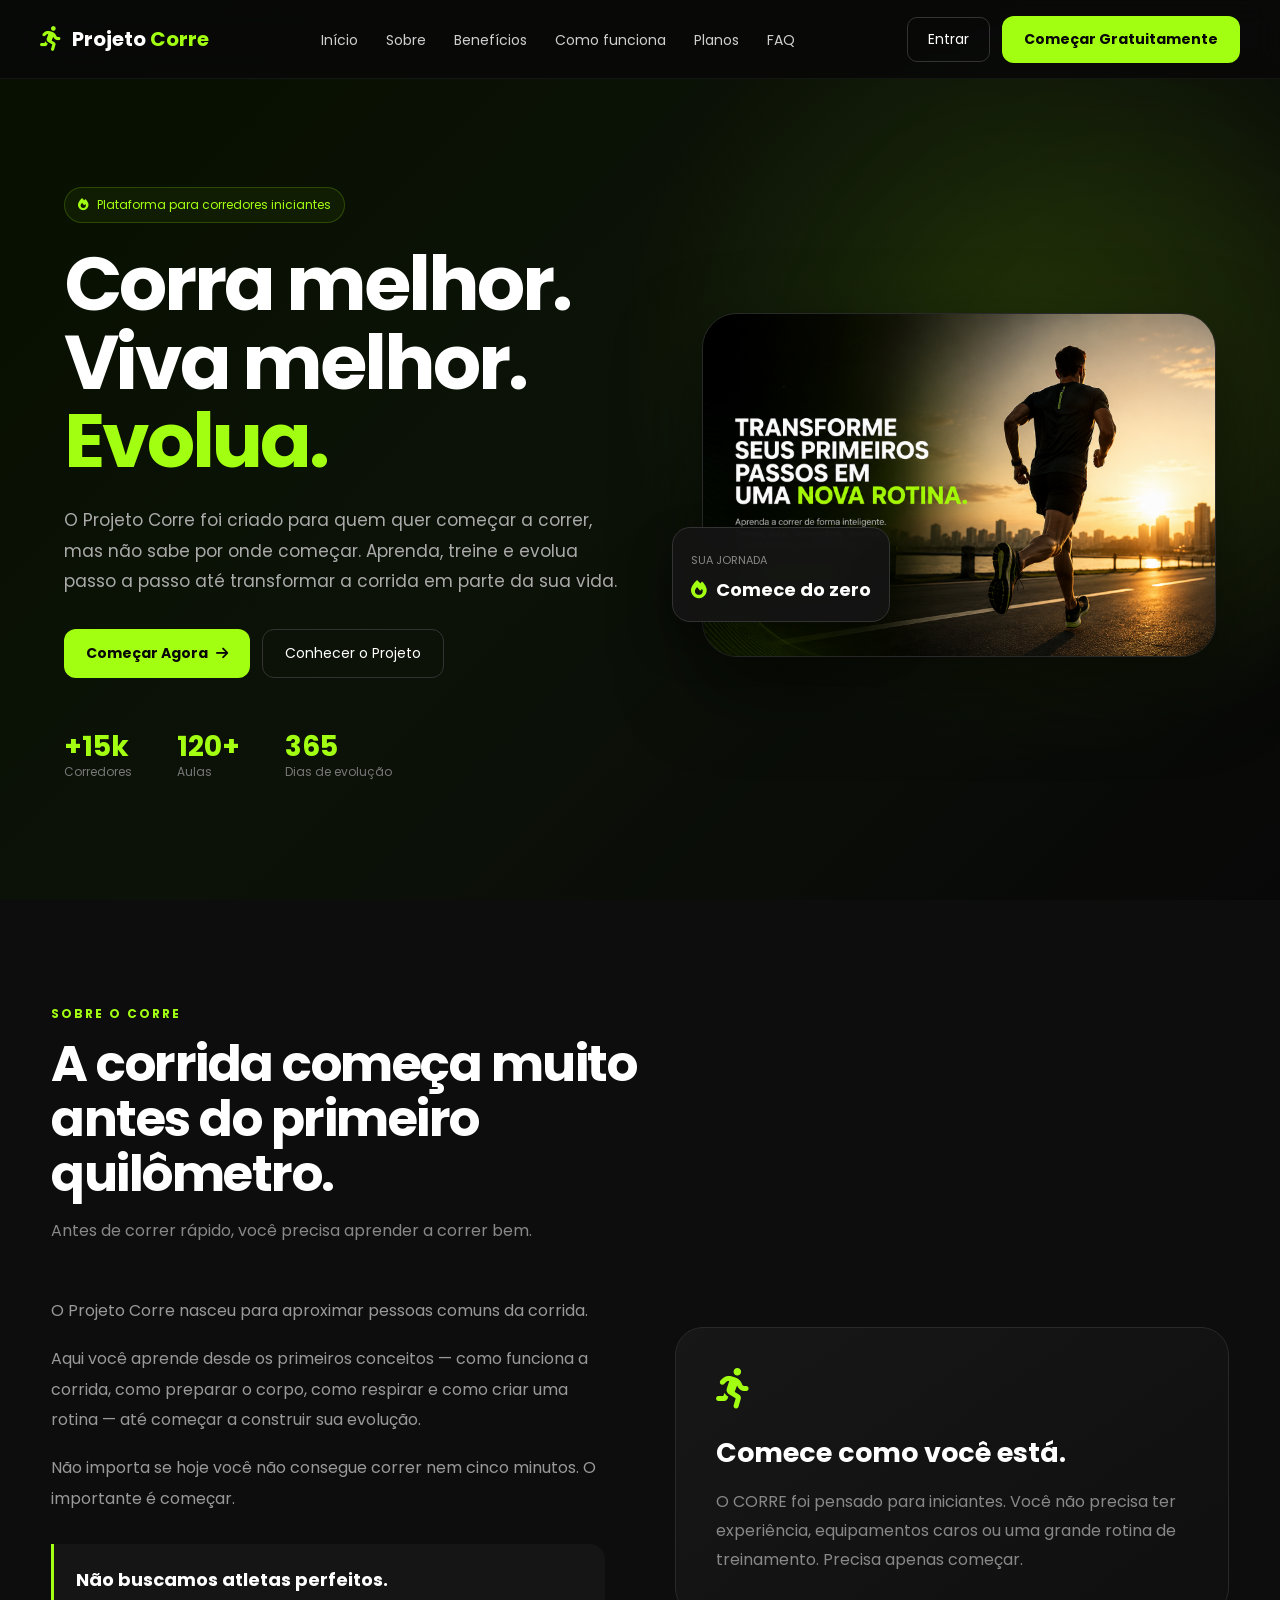
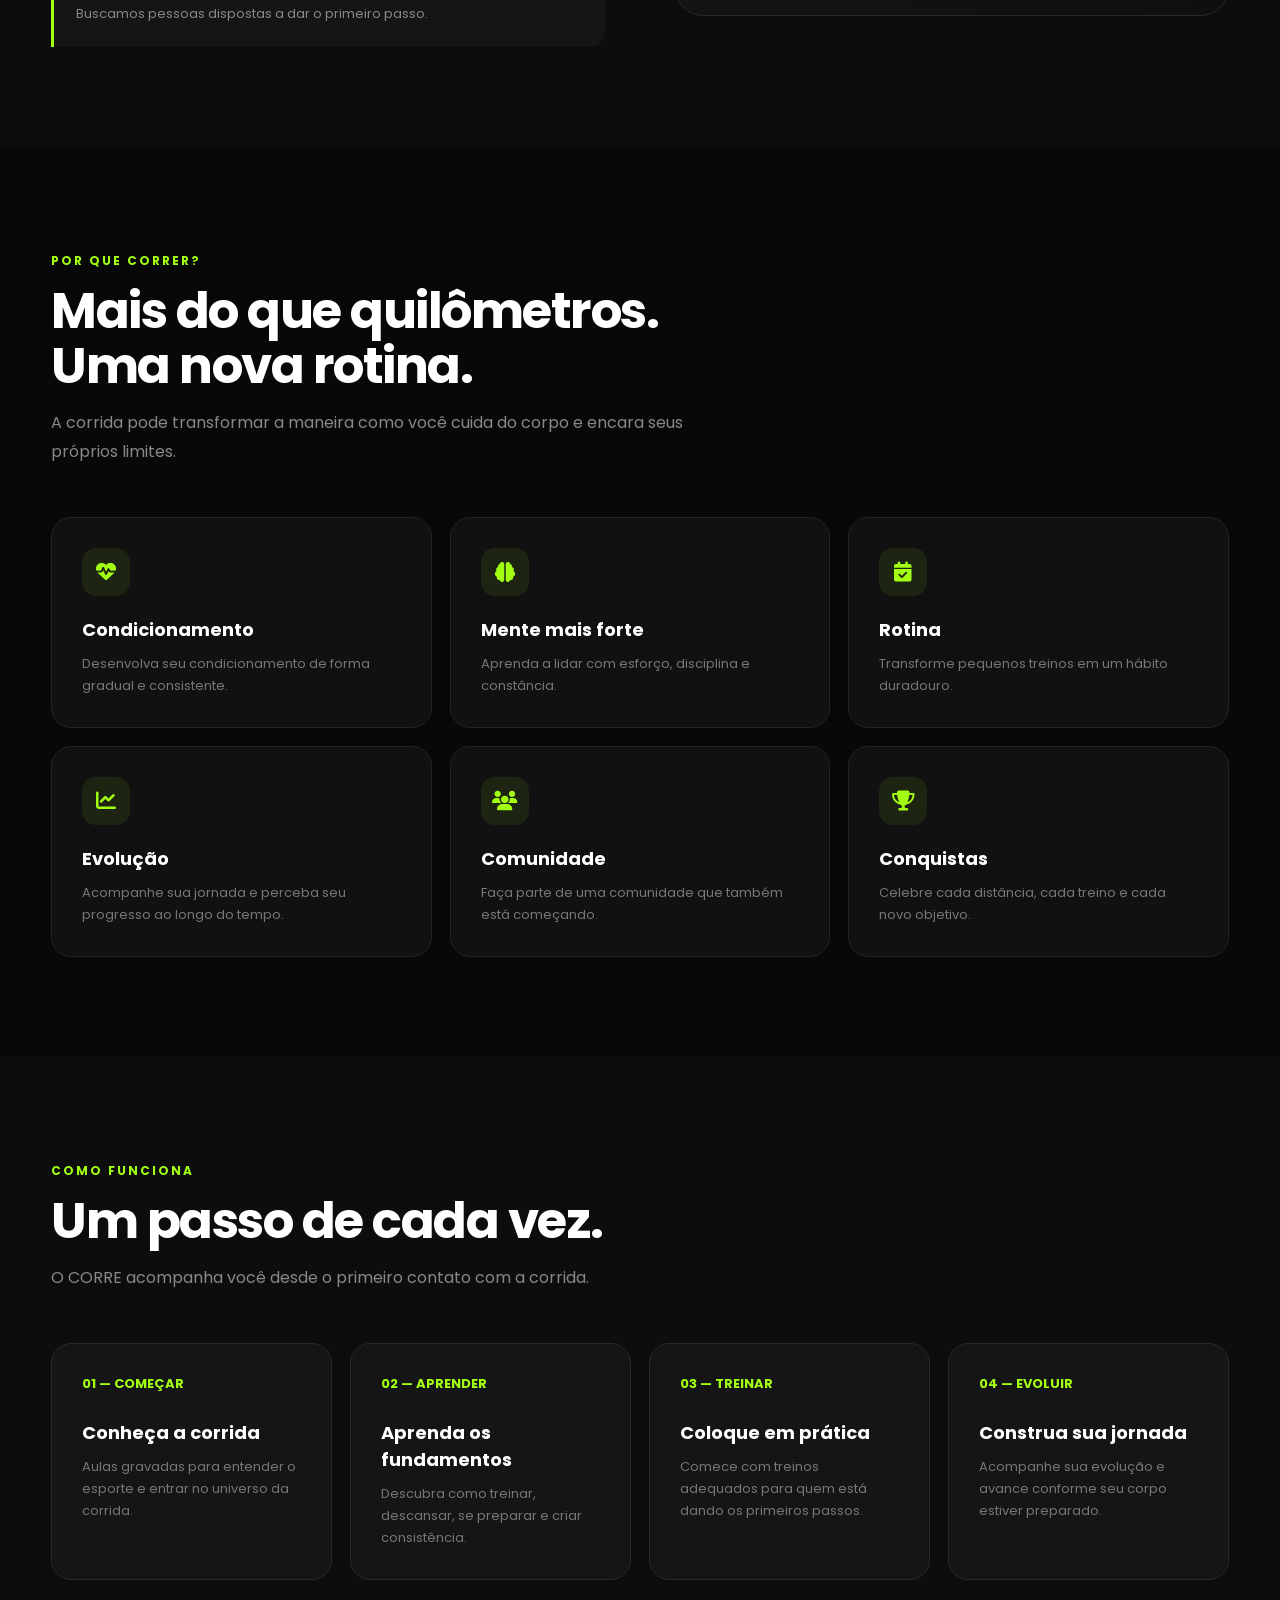
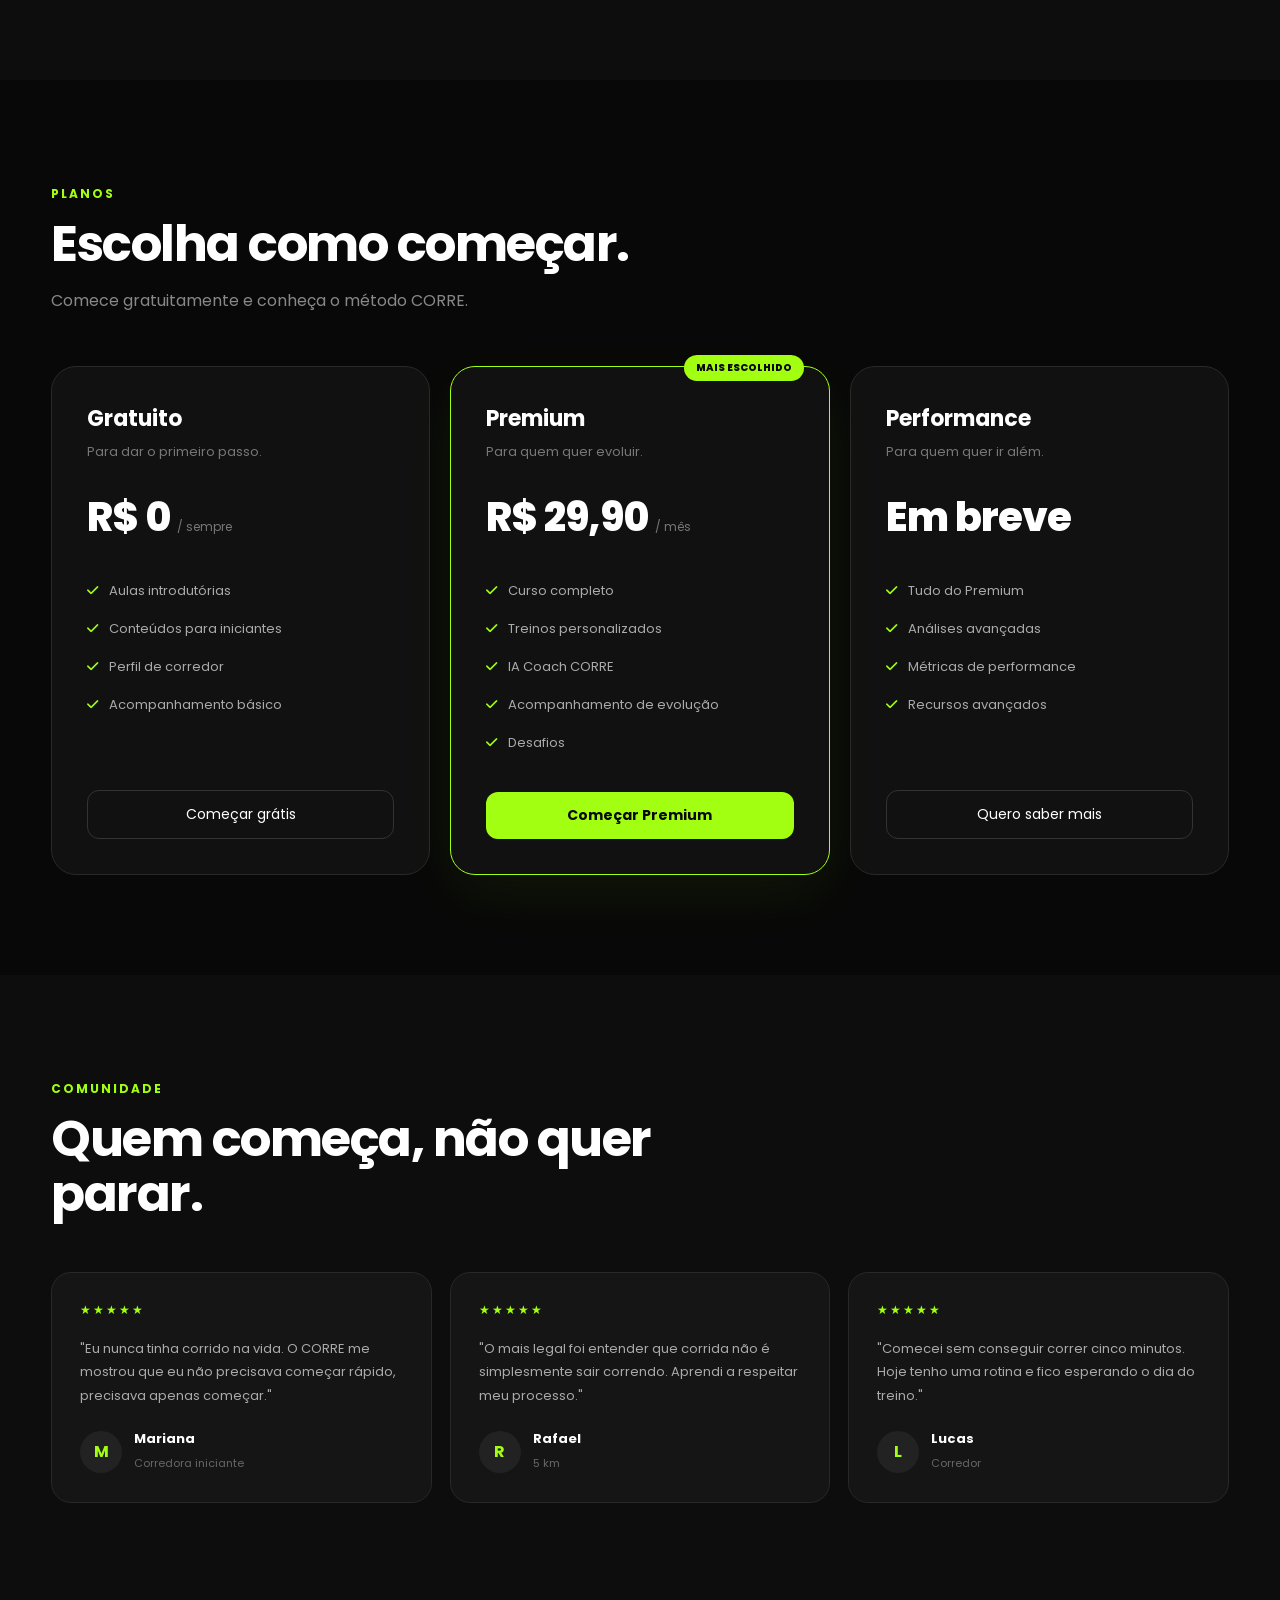
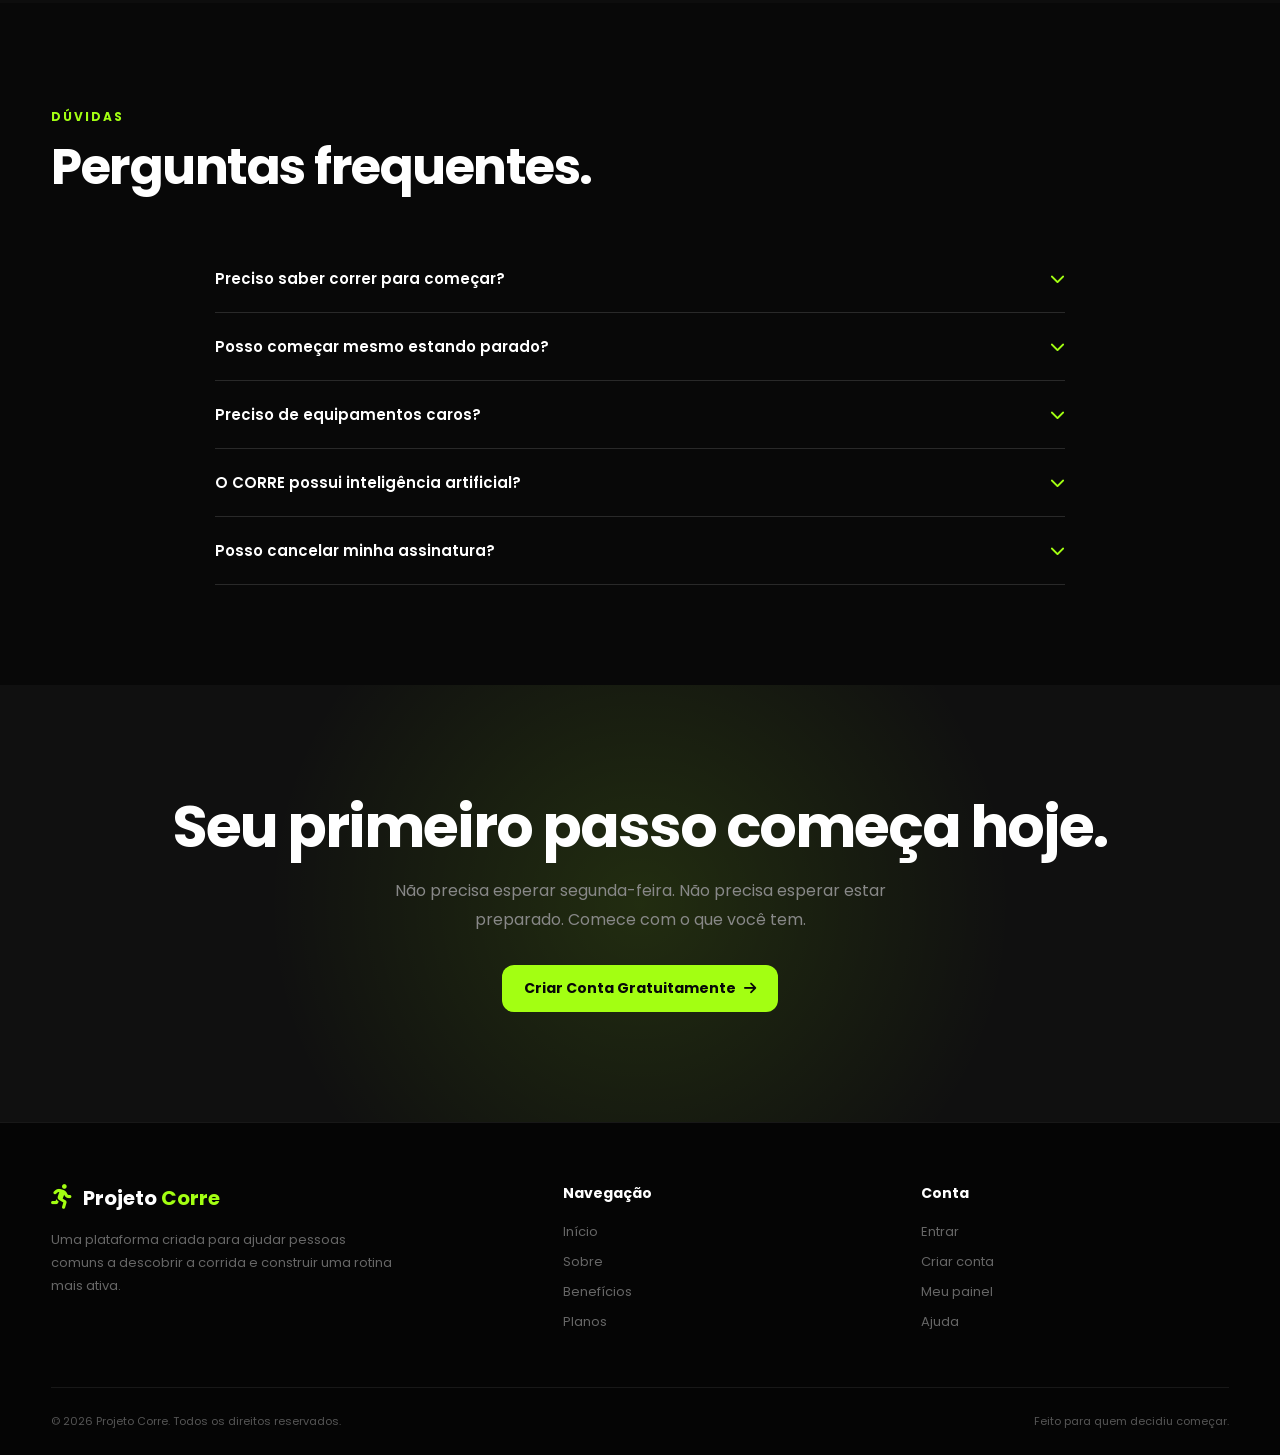
==== commit d79ba2de: "fghj" ====
--- a/index.html
+++ b/index.html
@@ -45,9 +45,7 @@
 
     <!-- CSS PRINCIPAL -->
 
-    <link
-        rel="stylesheet"
-        href="style.css">
+   <link rel="stylesheet" href="style.css">
 
 
     <style>
--- a/style.css
+++ b/style.css
@@ -1,36 +1,1693 @@
-<head>
-
-<meta charset="UTF-8">
-
-<meta
-    name="viewport"
-    content="width=device-width, initial-scale=1.0">
-
-<title>Projeto Corre | Transforme sua corrida</title>
-
-<meta
-    name="description"
-    content="Aprenda a correr do zero. Treinos, aulas, desafios e evolução em um só lugar.">
-
-<link
-    rel="preconnect"
-    href="https://fonts.googleapis.com">
-
-<link
-    rel="preconnect"
-    href="https://fonts.googleapis.com"
-    crossorigin>
-
-<link
-    href="https://fonts.googleapis.com/css2?family=Poppins:wght@300;400;500;600;700;800&display=swap"
-    rel="stylesheet">
-
-<link
-    rel="stylesheet"
-    href="https://cdnjs.cloudflare.com/ajax/libs/font-awesome/6.7.2/css/all.min.css">
-
-<link
-    rel="stylesheet"
-    href="style.css">
-
-</head>+/* =====================================================
+   PROJETO CORRE — STYLE.CSS
+   ===================================================== */
+
+
+/* =====================================================
+   RESET
+   ===================================================== */
+
+* {
+    margin: 0;
+    padding: 0;
+    box-sizing: border-box;
+}
+
+html {
+    scroll-behavior: smooth;
+}
+
+body {
+    font-family: "Poppins", sans-serif;
+    background: #080808;
+    color: #fff;
+    overflow-x: hidden;
+}
+
+a {
+    text-decoration: none;
+    color: inherit;
+}
+
+img {
+    max-width: 100%;
+    display: block;
+}
+
+button,
+input,
+textarea,
+select {
+    font-family: inherit;
+}
+
+
+/* =====================================================
+   VARIÁVEIS
+   ===================================================== */
+
+:root {
+    --green: #A3FF12;
+    --green-dark: #78c400;
+
+    --black: #080808;
+    --dark: #101010;
+    --dark-2: #151515;
+    --dark-3: #1d1d1d;
+
+    --gray: #9c9c9c;
+    --white: #ffffff;
+
+    --border: #292929;
+}
+
+
+/* =====================================================
+   CONTAINER
+   ===================================================== */
+
+.container {
+    width: min(1180px, 92%);
+    margin: auto;
+}
+
+
+/* =====================================================
+   HEADER
+   ===================================================== */
+
+header {
+    position: fixed;
+    top: 0;
+    left: 0;
+    width: 100%;
+    z-index: 999;
+
+    background: rgba(8, 8, 8, .88);
+    backdrop-filter: blur(15px);
+
+    border-bottom: 1px solid rgba(255,255,255,.05);
+
+    transition: background .3s ease;
+}
+
+.navbar {
+    width: min(1200px, 94%);
+    height: 78px;
+    margin: auto;
+
+    display: flex;
+    align-items: center;
+    justify-content: space-between;
+
+    gap: 25px;
+}
+
+
+/* =====================================================
+   LOGO
+   ===================================================== */
+
+.logo {
+    display: flex;
+    align-items: center;
+    gap: 10px;
+
+    font-size: 20px;
+    font-weight: 700;
+
+    white-space: nowrap;
+}
+
+.logo i {
+    color: var(--green);
+    font-size: 25px;
+}
+
+.logo strong {
+    color: var(--green);
+}
+
+
+/* =====================================================
+   MENU
+   ===================================================== */
+
+.menu {
+    display: flex;
+    align-items: center;
+    gap: 28px;
+
+    list-style: none;
+}
+
+.menu a {
+    position: relative;
+
+    color: #cfcfcf;
+    font-size: 14px;
+
+    transition: color .25s ease;
+}
+
+.menu a::after {
+    content: "";
+
+    position: absolute;
+    left: 0;
+    bottom: -7px;
+
+    width: 0;
+    height: 2px;
+
+    background: var(--green);
+
+    transition: width .25s ease;
+}
+
+.menu a:hover {
+    color: var(--green);
+}
+
+.menu a:hover::after {
+    width: 100%;
+}
+
+
+/* =====================================================
+   BOTÕES DO NAV
+   ===================================================== */
+
+.nav-buttons {
+    display: flex;
+    align-items: center;
+    gap: 12px;
+}
+
+.btn-login {
+    padding: 11px 20px;
+
+    border: 1px solid #333;
+    border-radius: 10px;
+
+    color: #fff;
+    font-size: 14px;
+
+    transition: .25s;
+}
+
+.btn-login:hover {
+    border-color: var(--green);
+    color: var(--green);
+}
+
+
+/* =====================================================
+   BOTÃO PRINCIPAL
+   ===================================================== */
+
+.btn-primary {
+    display: inline-flex;
+    align-items: center;
+    justify-content: center;
+
+    gap: 8px;
+
+    padding: 13px 22px;
+
+    border-radius: 12px;
+
+    background: var(--green);
+    color: #080808;
+
+    font-weight: 700;
+    font-size: 14px;
+
+    transition:
+        transform .25s ease,
+        box-shadow .25s ease,
+        background .25s ease;
+}
+
+.btn-primary:hover {
+    transform: translateY(-3px);
+
+    box-shadow:
+        0 12px 30px rgba(163,255,18,.18);
+}
+
+.btn-primary i {
+    transition: transform .25s ease;
+}
+
+.btn-primary:hover i {
+    transform: translateX(4px);
+}
+
+
+/* =====================================================
+   BOTÃO SECUNDÁRIO
+   ===================================================== */
+
+.btn-secondary {
+    display: inline-flex;
+    align-items: center;
+    justify-content: center;
+
+    padding: 13px 22px;
+
+    border: 1px solid #333;
+    border-radius: 12px;
+
+    color: #fff;
+    font-size: 14px;
+
+    transition: .25s;
+}
+
+.btn-secondary:hover {
+    border-color: var(--green);
+    color: var(--green);
+
+    transform: translateY(-2px);
+}
+
+
+/* =====================================================
+   HAMBURGER
+   ===================================================== */
+
+.hamburger {
+    display: none;
+
+    width: 42px;
+    height: 42px;
+
+    border: 1px solid #333;
+    border-radius: 10px;
+
+    align-items: center;
+    justify-content: center;
+
+    flex-direction: column;
+    gap: 5px;
+
+    cursor: pointer;
+
+    background: transparent;
+}
+
+.hamburger span {
+    width: 20px;
+    height: 2px;
+
+    background: #fff;
+
+    border-radius: 10px;
+
+    transition: .25s;
+}
+
+
+/* =====================================================
+   HERO
+   ===================================================== */
+
+.hero {
+    min-height: 100vh;
+
+    padding: 150px 5% 80px;
+
+    display: grid;
+
+    grid-template-columns: 1.05fr .95fr;
+
+    align-items: center;
+
+    gap: 70px;
+
+    position: relative;
+
+    overflow: hidden;
+
+    background:
+        radial-gradient(
+            circle at 80% 40%,
+            rgba(163,255,18,.12),
+            transparent 35%
+        ),
+
+        linear-gradient(
+            135deg,
+            #071000,
+            #0c1208 50%,
+            #080808
+        );
+}
+
+.hero::before {
+    content: "";
+
+    position: absolute;
+
+    width: 500px;
+    height: 500px;
+
+    border-radius: 50%;
+
+    background: rgba(163,255,18,.04);
+
+    filter: blur(80px);
+
+    right: -100px;
+    top: 150px;
+
+    pointer-events: none;
+}
+
+.hero-left {
+    position: relative;
+    z-index: 2;
+}
+
+.tag {
+    display: inline-flex;
+    align-items: center;
+
+    gap: 8px;
+
+    padding: 8px 13px;
+
+    border: 1px solid rgba(163,255,18,.2);
+    border-radius: 50px;
+
+    color: var(--green);
+
+    background: rgba(163,255,18,.05);
+
+    font-size: 12px;
+
+    margin-bottom: 22px;
+}
+
+.tag i {
+    font-size: 12px;
+}
+
+.hero h1 {
+    font-size: clamp(42px, 6vw, 76px);
+
+    line-height: 1.03;
+
+    letter-spacing: -3px;
+
+    max-width: 750px;
+}
+
+.hero h1 span {
+    color: var(--green);
+}
+
+.hero p {
+    color: #aaa;
+
+    font-size: 17px;
+
+    line-height: 1.8;
+
+    max-width: 650px;
+
+    margin-top: 25px;
+}
+
+.hero-buttons {
+    display: flex;
+
+    flex-wrap: wrap;
+
+    gap: 12px;
+
+    margin-top: 32px;
+}
+
+.hero-stats {
+    display: flex;
+
+    flex-wrap: wrap;
+
+    gap: 45px;
+
+    margin-top: 55px;
+}
+
+.hero-stats h2 {
+    color: var(--green);
+
+    font-size: 28px;
+
+    line-height: 1;
+}
+
+.hero-stats p {
+    margin: 8px 0 0;
+
+    font-size: 12px;
+
+    color: #777;
+}
+
+
+/* =====================================================
+   HERO — IMAGEM
+   ===================================================== */
+
+.hero-right {
+    position: relative;
+    z-index: 2;
+}
+
+.hero-image {
+    width: 100%;
+
+    max-width: 560px;
+
+    margin-left: auto;
+
+    border-radius: 35px;
+
+    border: 1px solid #292929;
+
+    box-shadow:
+        0 30px 80px rgba(0,0,0,.5);
+
+    object-fit: cover;
+}
+
+.hero-card {
+    position: absolute;
+
+    left: -30px;
+    bottom: 35px;
+
+    padding: 18px;
+
+    background: rgba(20,20,20,.9);
+
+    backdrop-filter: blur(12px);
+
+    border: 1px solid #333;
+
+    border-radius: 18px;
+
+    min-width: 190px;
+
+    box-shadow:
+        0 20px 40px rgba(0,0,0,.4);
+}
+
+.hero-card small {
+    color: #888;
+
+    font-size: 11px;
+}
+
+.hero-card strong {
+    display: block;
+
+    margin-top: 5px;
+
+    font-size: 18px;
+}
+
+.hero-card i {
+    color: var(--green);
+
+    margin-right: 5px;
+}
+
+
+/* =====================================================
+   SEÇÕES
+   ===================================================== */
+
+section {
+    padding: 100px 0;
+}
+
+.section-title {
+    max-width: 700px;
+
+    margin-bottom: 50px;
+}
+
+.section-title span {
+    color: var(--green);
+
+    font-size: 12px;
+
+    font-weight: 700;
+
+    text-transform: uppercase;
+
+    letter-spacing: 2px;
+}
+
+.section-title h2 {
+    margin-top: 12px;
+
+    font-size: clamp(32px, 4vw, 50px);
+
+    line-height: 1.1;
+
+    letter-spacing: -1.5px;
+}
+
+.section-title p {
+    color: #888;
+
+    line-height: 1.8;
+
+    margin-top: 15px;
+}
+
+
+/* =====================================================
+   SOBRE
+   ===================================================== */
+
+.about {
+    background: #0d0d0d;
+}
+
+.about-grid {
+    display: grid;
+
+    grid-template-columns: 1fr 1fr;
+
+    gap: 70px;
+
+    align-items: center;
+}
+
+.about-text p {
+    color: #999;
+
+    line-height: 1.9;
+
+    margin-bottom: 18px;
+}
+
+.about-highlight {
+    margin-top: 30px;
+
+    padding: 22px;
+
+    border-left: 3px solid var(--green);
+
+    background: #151515;
+
+    border-radius: 0 15px 15px 0;
+}
+
+.about-highlight strong {
+    display: block;
+
+    font-size: 18px;
+
+    margin-bottom: 7px;
+}
+
+.about-highlight span {
+    color: #888;
+
+    font-size: 13px;
+}
+
+.about-box {
+    padding: 40px;
+
+    border-radius: 28px;
+
+    background:
+        linear-gradient(
+            145deg,
+            #171717,
+            #0f0f0f
+        );
+
+    border: 1px solid #292929;
+
+    transition: .3s;
+}
+
+.about-box:hover {
+    border-color: rgba(163,255,18,.25);
+
+    transform: translateY(-5px);
+}
+
+.about-box i {
+    color: var(--green);
+
+    font-size: 40px;
+
+    margin-bottom: 25px;
+}
+
+.about-box h3 {
+    font-size: 27px;
+
+    margin-bottom: 15px;
+}
+
+.about-box p {
+    color: #888;
+
+    line-height: 1.8;
+}
+
+
+/* =====================================================
+   BENEFÍCIOS
+   ===================================================== */
+
+.benefits {
+    background: #080808;
+}
+
+.benefits-grid {
+    display: grid;
+
+    grid-template-columns:
+        repeat(3, 1fr);
+
+    gap: 18px;
+}
+
+.benefit-card {
+    padding: 30px;
+
+    background: #111;
+
+    border: 1px solid #242424;
+
+    border-radius: 20px;
+
+    transition: .3s;
+}
+
+.benefit-card:hover {
+    transform: translateY(-6px);
+
+    border-color: rgba(163,255,18,.35);
+
+    box-shadow:
+        0 15px 35px rgba(0,0,0,.25);
+}
+
+.benefit-icon {
+    width: 48px;
+    height: 48px;
+
+    display: flex;
+
+    align-items: center;
+    justify-content: center;
+
+    border-radius: 14px;
+
+    background: rgba(163,255,18,.08);
+
+    color: var(--green);
+
+    font-size: 20px;
+
+    margin-bottom: 20px;
+}
+
+.benefit-card h3 {
+    margin-bottom: 10px;
+
+    font-size: 18px;
+}
+
+.benefit-card p {
+    color: #777;
+
+    font-size: 13px;
+
+    line-height: 1.7;
+}
+
+
+/* =====================================================
+   COMO FUNCIONA
+   ===================================================== */
+
+.steps {
+    background: #0d0d0d;
+}
+
+.steps-grid {
+    display: grid;
+
+    grid-template-columns:
+        repeat(4, 1fr);
+
+    gap: 18px;
+}
+
+.step {
+    position: relative;
+
+    padding: 30px;
+
+    background: #151515;
+
+    border-radius: 20px;
+
+    border: 1px solid #292929;
+
+    transition: .3s;
+}
+
+.step:hover {
+    transform: translateY(-5px);
+
+    border-color: rgba(163,255,18,.3);
+}
+
+.step-number {
+    color: var(--green);
+
+    font-size: 13px;
+
+    font-weight: 700;
+
+    margin-bottom: 25px;
+}
+
+.step h3 {
+    font-size: 18px;
+
+    margin-bottom: 10px;
+}
+
+.step p {
+    color: #777;
+
+    font-size: 13px;
+
+    line-height: 1.7;
+}
+
+
+/* =====================================================
+   PLANOS
+   ===================================================== */
+
+.plans {
+    background: #080808;
+}
+
+.plans-grid {
+    display: grid;
+
+    grid-template-columns:
+        repeat(3, 1fr);
+
+    gap: 20px;
+
+    align-items: stretch;
+}
+
+.plan {
+    padding: 35px;
+
+    border: 1px solid #292929;
+
+    border-radius: 25px;
+
+    background: #111;
+
+    display: flex;
+
+    flex-direction: column;
+
+    transition: .3s;
+}
+
+.plan:hover {
+    transform: translateY(-5px);
+
+    border-color: #383838;
+}
+
+.plan.featured {
+    border-color: var(--green);
+
+    position: relative;
+
+    box-shadow:
+        0 20px 60px rgba(163,255,18,.06);
+}
+
+.plan.featured:hover {
+    box-shadow:
+        0 25px 70px rgba(163,255,18,.1);
+}
+
+.plan-badge {
+    position: absolute;
+
+    top: -12px;
+    right: 25px;
+
+    padding: 5px 12px;
+
+    border-radius: 20px;
+
+    background: var(--green);
+
+    color: #080808;
+
+    font-size: 10px;
+
+    font-weight: 800;
+}
+
+.plan h3 {
+    font-size: 22px;
+}
+
+.plan-description {
+    color: #777;
+
+    font-size: 13px;
+
+    margin-top: 7px;
+}
+
+.price {
+    font-size: 40px;
+
+    font-weight: 800;
+
+    margin: 25px 0;
+
+    letter-spacing: -1px;
+}
+
+.price small {
+    color: #777;
+
+    font-size: 12px;
+
+    font-weight: 400;
+
+    letter-spacing: 0;
+}
+
+.plan ul {
+    list-style: none;
+
+    margin-bottom: 30px;
+
+    flex: 1;
+}
+
+.plan li {
+    color: #aaa;
+
+    font-size: 13px;
+
+    padding: 9px 0;
+}
+
+.plan li i {
+    color: var(--green);
+
+    margin-right: 8px;
+}
+
+.plan .btn-primary,
+.plan .btn-secondary {
+    width: 100%;
+}
+
+
+/* =====================================================
+   DEPOIMENTOS
+   ===================================================== */
+
+.testimonials {
+    background: #0d0d0d;
+}
+
+.testimonials-grid {
+    display: grid;
+
+    grid-template-columns:
+        repeat(3, 1fr);
+
+    gap: 18px;
+}
+
+.testimonial {
+    padding: 28px;
+
+    background: #151515;
+
+    border: 1px solid #282828;
+
+    border-radius: 20px;
+
+    transition: .3s;
+}
+
+.testimonial:hover {
+    transform: translateY(-5px);
+
+    border-color: rgba(163,255,18,.25);
+}
+
+.stars {
+    color: var(--green);
+
+    font-size: 12px;
+
+    margin-bottom: 18px;
+
+    letter-spacing: 2px;
+}
+
+.testimonial p {
+    color: #aaa;
+
+    line-height: 1.8;
+
+    font-size: 13px;
+}
+
+.person {
+    display: flex;
+
+    align-items: center;
+
+    gap: 12px;
+
+    margin-top: 22px;
+}
+
+.avatar {
+    width: 42px;
+    height: 42px;
+
+    display: flex;
+
+    align-items: center;
+    justify-content: center;
+
+    border-radius: 50%;
+
+    background: #222;
+
+    color: var(--green);
+
+    font-weight: 700;
+}
+
+.person strong {
+    display: block;
+
+    font-size: 13px;
+}
+
+.person span {
+    color: #666;
+
+    font-size: 11px;
+}
+
+
+/* =====================================================
+   FAQ
+   ===================================================== */
+
+.faq {
+    background: #080808;
+}
+
+.faq-list {
+    max-width: 850px;
+
+    margin: auto;
+}
+
+.faq-item {
+    border-bottom: 1px solid #292929;
+}
+
+.faq-question {
+    width: 100%;
+
+    padding: 22px 0;
+
+    display: flex;
+
+    justify-content: space-between;
+
+    align-items: center;
+
+    background: none;
+
+    border: none;
+
+    color: #fff;
+
+    text-align: left;
+
+    font-family: inherit;
+
+    font-size: 15px;
+
+    font-weight: 600;
+
+    cursor: pointer;
+
+    gap: 20px;
+}
+
+.faq-question i {
+    color: var(--green);
+
+    transition: .3s;
+
+    flex-shrink: 0;
+}
+
+.faq-answer {
+    max-height: 0;
+
+    overflow: hidden;
+
+    transition: max-height .3s ease;
+}
+
+.faq-answer p {
+    color: #777;
+
+    font-size: 13px;
+
+    line-height: 1.8;
+
+    padding-bottom: 20px;
+}
+
+.faq-item.active .faq-answer {
+    max-height: 300px;
+}
+
+.faq-item.active .faq-question i {
+    transform: rotate(180deg);
+}
+
+
+/* =====================================================
+   CTA FINAL
+   ===================================================== */
+
+.cta-final {
+    padding: 110px 0;
+
+    text-align: center;
+
+    background:
+        radial-gradient(
+            circle,
+            rgba(163,255,18,.12),
+            transparent 55%
+        ),
+
+        #101010;
+}
+
+.cta-final h2 {
+    font-size: clamp(35px, 5vw, 58px);
+
+    line-height: 1.1;
+
+    letter-spacing: -2px;
+}
+
+.cta-final p {
+    color: #888;
+
+    margin: 18px auto 30px;
+
+    max-width: 550px;
+
+    line-height: 1.8;
+}
+
+
+/* =====================================================
+   FOOTER
+   ===================================================== */
+
+footer {
+    padding: 60px 0 25px;
+
+    background: #050505;
+
+    border-top: 1px solid #181818;
+}
+
+.footer-grid {
+    display: grid;
+
+    grid-template-columns:
+        1.5fr 1fr 1fr;
+
+    gap: 50px;
+
+    padding-bottom: 45px;
+}
+
+.footer-brand p {
+    color: #666;
+
+    max-width: 350px;
+
+    font-size: 13px;
+
+    line-height: 1.8;
+
+    margin-top: 15px;
+}
+
+.footer-column h4 {
+    font-size: 14px;
+
+    margin-bottom: 18px;
+}
+
+.footer-column a {
+    display: block;
+
+    color: #666;
+
+    font-size: 13px;
+
+    margin: 10px 0;
+
+    transition: .2s;
+}
+
+.footer-column a:hover {
+    color: var(--green);
+
+    transform: translateX(3px);
+}
+
+.footer-bottom {
+    padding-top: 25px;
+
+    border-top: 1px solid #181818;
+
+    display: flex;
+
+    justify-content: space-between;
+
+    gap: 20px;
+
+    color: #555;
+
+    font-size: 11px;
+}
+
+
+/* =====================================================
+   MENU MOBILE
+   ===================================================== */
+
+.mobile-menu {
+    display: none;
+
+    position: fixed;
+
+    top: 78px;
+    left: 0;
+
+    width: 100%;
+
+    background: rgba(10,10,10,.98);
+
+    border-bottom: 1px solid #292929;
+
+    padding: 20px;
+
+    z-index: 998;
+
+    backdrop-filter: blur(15px);
+}
+
+.mobile-menu.active {
+    display: block;
+}
+
+.mobile-menu a {
+    display: block;
+
+    padding: 14px 10px;
+
+    border-bottom: 1px solid #202020;
+
+    color: #ddd;
+
+    font-size: 14px;
+}
+
+.mobile-menu a:hover {
+    color: var(--green);
+}
+
+.mobile-buttons {
+    display: grid;
+
+    gap: 10px;
+
+    margin-top: 15px;
+}
+
+
+/* =====================================================
+   RESPONSIVIDADE — TABLET
+   ===================================================== */
+
+@media (max-width: 1050px) {
+
+    .hero {
+        grid-template-columns: 1fr;
+
+        gap: 50px;
+
+        padding-top: 130px;
+
+        text-align: center;
+    }
+
+    .hero-left {
+        display: flex;
+
+        flex-direction: column;
+
+        align-items: center;
+    }
+
+    .hero p {
+        max-width: 700px;
+    }
+
+    .hero-buttons {
+        justify-content: center;
+    }
+
+    .hero-stats {
+        justify-content: center;
+    }
+
+    .hero-right {
+        width: 100%;
+
+        display: flex;
+
+        justify-content: center;
+    }
+
+    .hero-image {
+        margin: auto;
+
+        max-width: 600px;
+    }
+
+    .hero-card {
+        left: 50%;
+
+        transform: translateX(-50%);
+
+        bottom: 25px;
+    }
+
+    .benefits-grid {
+        grid-template-columns:
+            repeat(2, 1fr);
+    }
+
+    .steps-grid {
+        grid-template-columns:
+            repeat(2, 1fr);
+    }
+
+    .plans-grid {
+        grid-template-columns:
+            repeat(2, 1fr);
+    }
+
+    .plan:last-child {
+        grid-column: 1 / -1;
+
+        max-width: 600px;
+
+        width: 100%;
+
+        margin: auto;
+    }
+
+    .testimonials-grid {
+        grid-template-columns:
+            repeat(2, 1fr);
+    }
+
+    .testimonial:last-child {
+        grid-column: 1 / -1;
+
+        max-width: 600px;
+
+        width: 100%;
+
+        margin: auto;
+    }
+}
+
+
+/* =====================================================
+   RESPONSIVIDADE — MOBILE
+   ===================================================== */
+
+@media (max-width: 800px) {
+
+    section {
+        padding: 75px 0;
+    }
+
+
+    /* HEADER */
+
+    .navbar {
+        height: 70px;
+    }
+
+    .menu,
+    .nav-buttons {
+        display: none;
+    }
+
+    .hamburger {
+        display: flex;
+    }
+
+
+    .mobile-menu {
+        top: 70px;
+    }
+
+
+    /* HERO */
+
+    .hero {
+        min-height: auto;
+
+        padding:
+            125px 6% 75px;
+
+        gap: 45px;
+    }
+
+    .hero h1 {
+        font-size:
+            clamp(38px, 11vw, 58px);
+
+        letter-spacing: -2px;
+    }
+
+    .hero p {
+        font-size: 15px;
+
+        line-height: 1.7;
+    }
+
+    .hero-buttons {
+        width: 100%;
+
+        flex-direction: column;
+
+        align-items: stretch;
+    }
+
+    .hero-buttons a {
+        width: 100%;
+    }
+
+    .hero-stats {
+        width: 100%;
+
+        gap: 25px;
+
+        justify-content: space-around;
+
+        margin-top: 45px;
+    }
+
+    .hero-stats h2 {
+        font-size: 24px;
+    }
+
+    .hero-image {
+        border-radius: 25px;
+    }
+
+    .hero-card {
+        position: relative;
+
+        left: auto;
+        bottom: auto;
+
+        transform: none;
+
+        margin-top: -35px;
+
+        z-index: 3;
+    }
+
+
+    /* SEÇÕES */
+
+    .section-title {
+        margin-bottom: 35px;
+    }
+
+    .section-title h2 {
+        font-size:
+            clamp(30px, 8vw, 42px);
+    }
+
+
+    /* SOBRE */
+
+    .about-grid {
+        grid-template-columns: 1fr;
+
+        gap: 35px;
+    }
+
+    .about-box {
+        padding: 30px;
+    }
+
+
+    /* BENEFÍCIOS */
+
+    .benefits-grid {
+        grid-template-columns: 1fr;
+    }
+
+
+    /* COMO FUNCIONA */
+
+    .steps-grid {
+        grid-template-columns: 1fr;
+    }
+
+
+    /* PLANOS */
+
+    .plans-grid {
+        grid-template-columns: 1fr;
+    }
+
+    .plan:last-child {
+        grid-column: auto;
+
+        max-width: none;
+    }
+
+
+    /* DEPOIMENTOS */
+
+    .testimonials-grid {
+        grid-template-columns: 1fr;
+    }
+
+    .testimonial:last-child {
+        grid-column: auto;
+
+        max-width: none;
+    }
+
+
+    /* FAQ */
+
+    .faq-question {
+        font-size: 14px;
+
+        padding: 20px 0;
+    }
+
+
+    /* CTA */
+
+    .cta-final {
+        padding: 80px 20px;
+    }
+
+    .cta-final h2 {
+        font-size:
+            clamp(34px, 9vw, 48px);
+    }
+
+
+    /* FOOTER */
+
+    .footer-grid {
+        grid-template-columns: 1fr;
+
+        gap: 35px;
+
+        padding-bottom: 35px;
+    }
+
+    .footer-bottom {
+        flex-direction: column;
+
+        text-align: center;
+
+        align-items: center;
+    }
+}
+
+
+/* =====================================================
+   MOBILE PEQUENO
+   ===================================================== */
+
+@media (max-width: 480px) {
+
+    .container {
+        width: 90%;
+    }
+
+    .navbar {
+        width: 90%;
+    }
+
+    .logo {
+        font-size: 18px;
+    }
+
+    .logo i {
+        font-size: 22px;
+    }
+
+    .hero {
+        padding-left: 5%;
+        padding-right: 5%;
+    }
+
+    .tag {
+        font-size: 10px;
+
+        padding: 7px 11px;
+    }
+
+    .hero h1 {
+        font-size: 38px;
+
+        letter-spacing: -1.5px;
+    }
+
+    .hero-stats {
+        gap: 18px;
+    }
+
+    .hero-stats h2 {
+        font-size: 21px;
+    }
+
+    .hero-stats p {
+        font-size: 10px;
+    }
+
+    .hero-card {
+        padding: 15px;
+
+        min-width: 170px;
+    }
+
+    .hero-card strong {
+        font-size: 16px;
+    }
+
+    .about-box {
+        padding: 25px;
+    }
+
+    .benefit-card,
+    .step,
+    .testimonial {
+        padding: 25px;
+    }
+
+    .plan {
+        padding: 28px;
+    }
+
+    .price {
+        font-size: 34px;
+    }
+
+    .btn-primary,
+    .btn-secondary {
+        padding: 12px 18px;
+    }
+}
+
+
+/* =====================================================
+   ACESSIBILIDADE / REDUÇÃO DE MOVIMENTO
+   ===================================================== */
+
+@media (prefers-reduced-motion: reduce) {
+
+    html {
+        scroll-behavior: auto;
+    }
+
+    *,
+    *::before,
+    *::after {
+        transition-duration: 0.01ms !important;
+        animation-duration: 0.01ms !important;
+        animation-iteration-count: 1 !important;
+    }
+}
